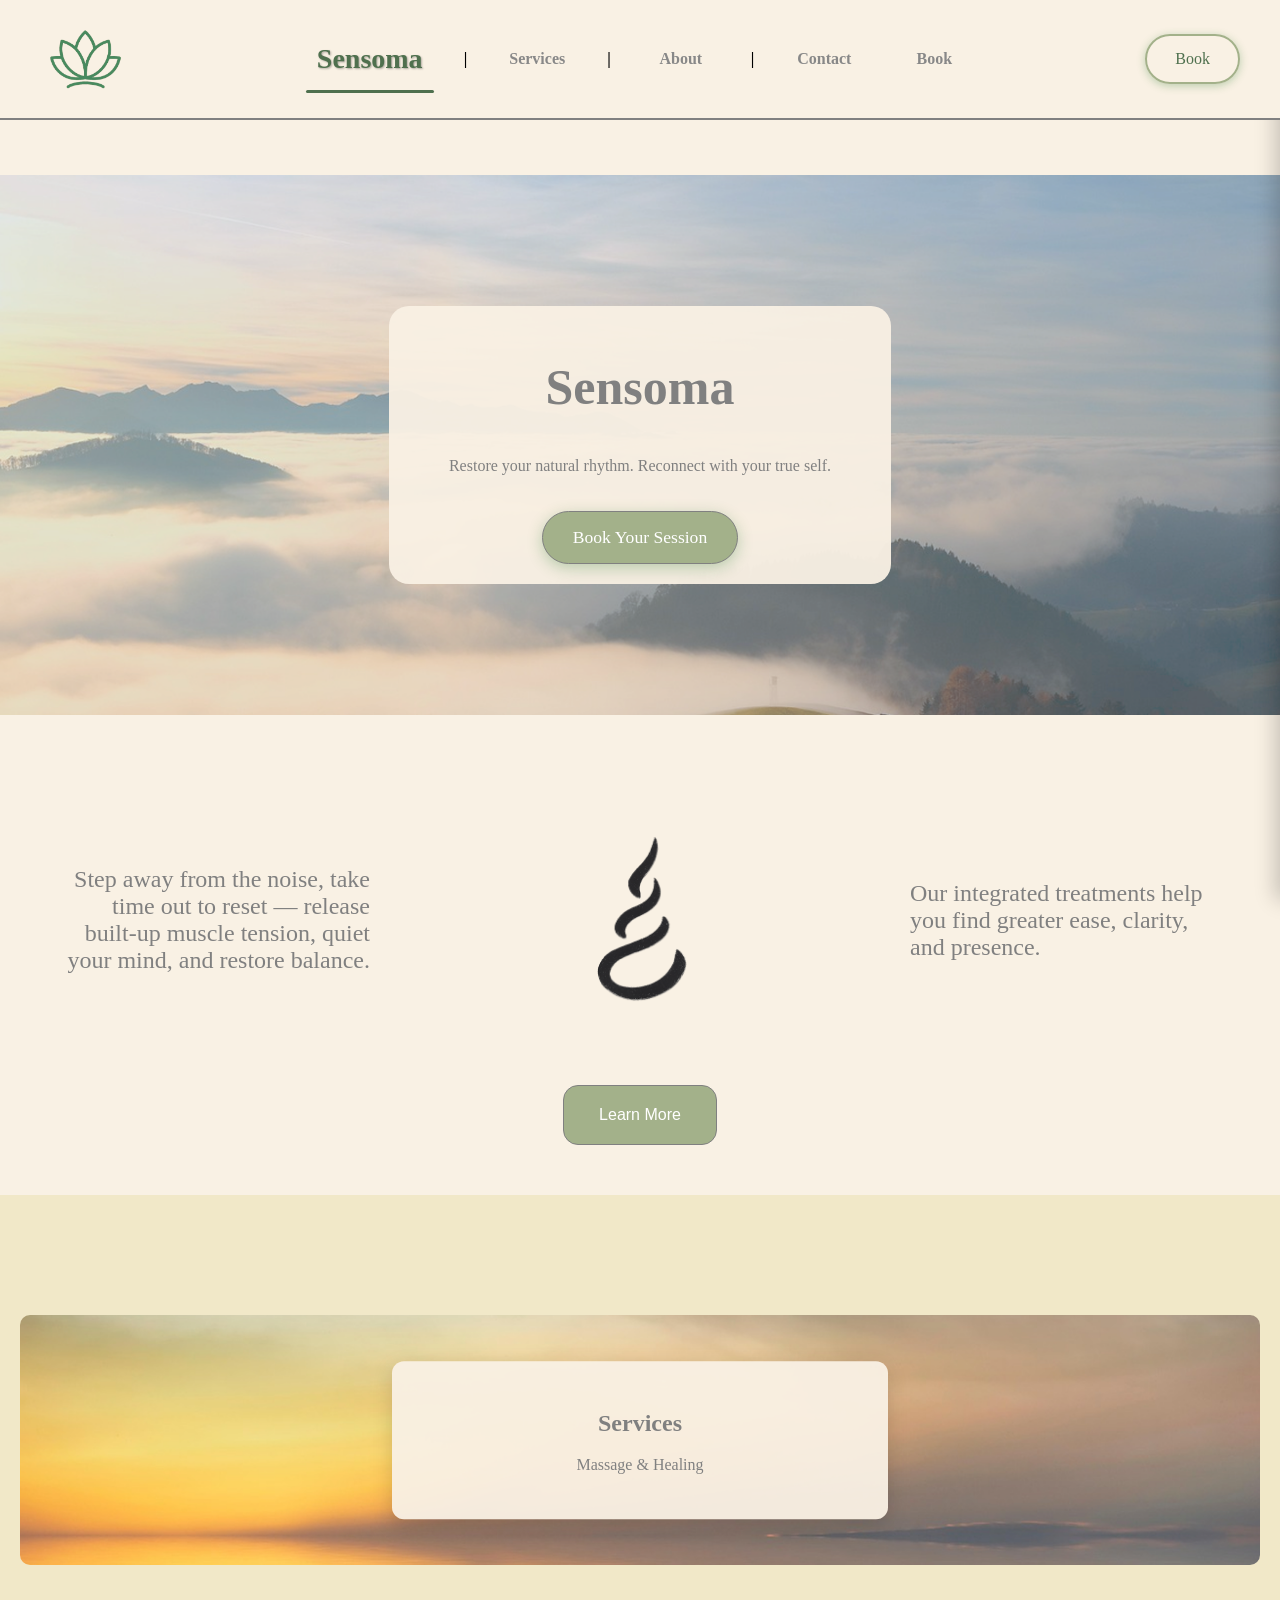
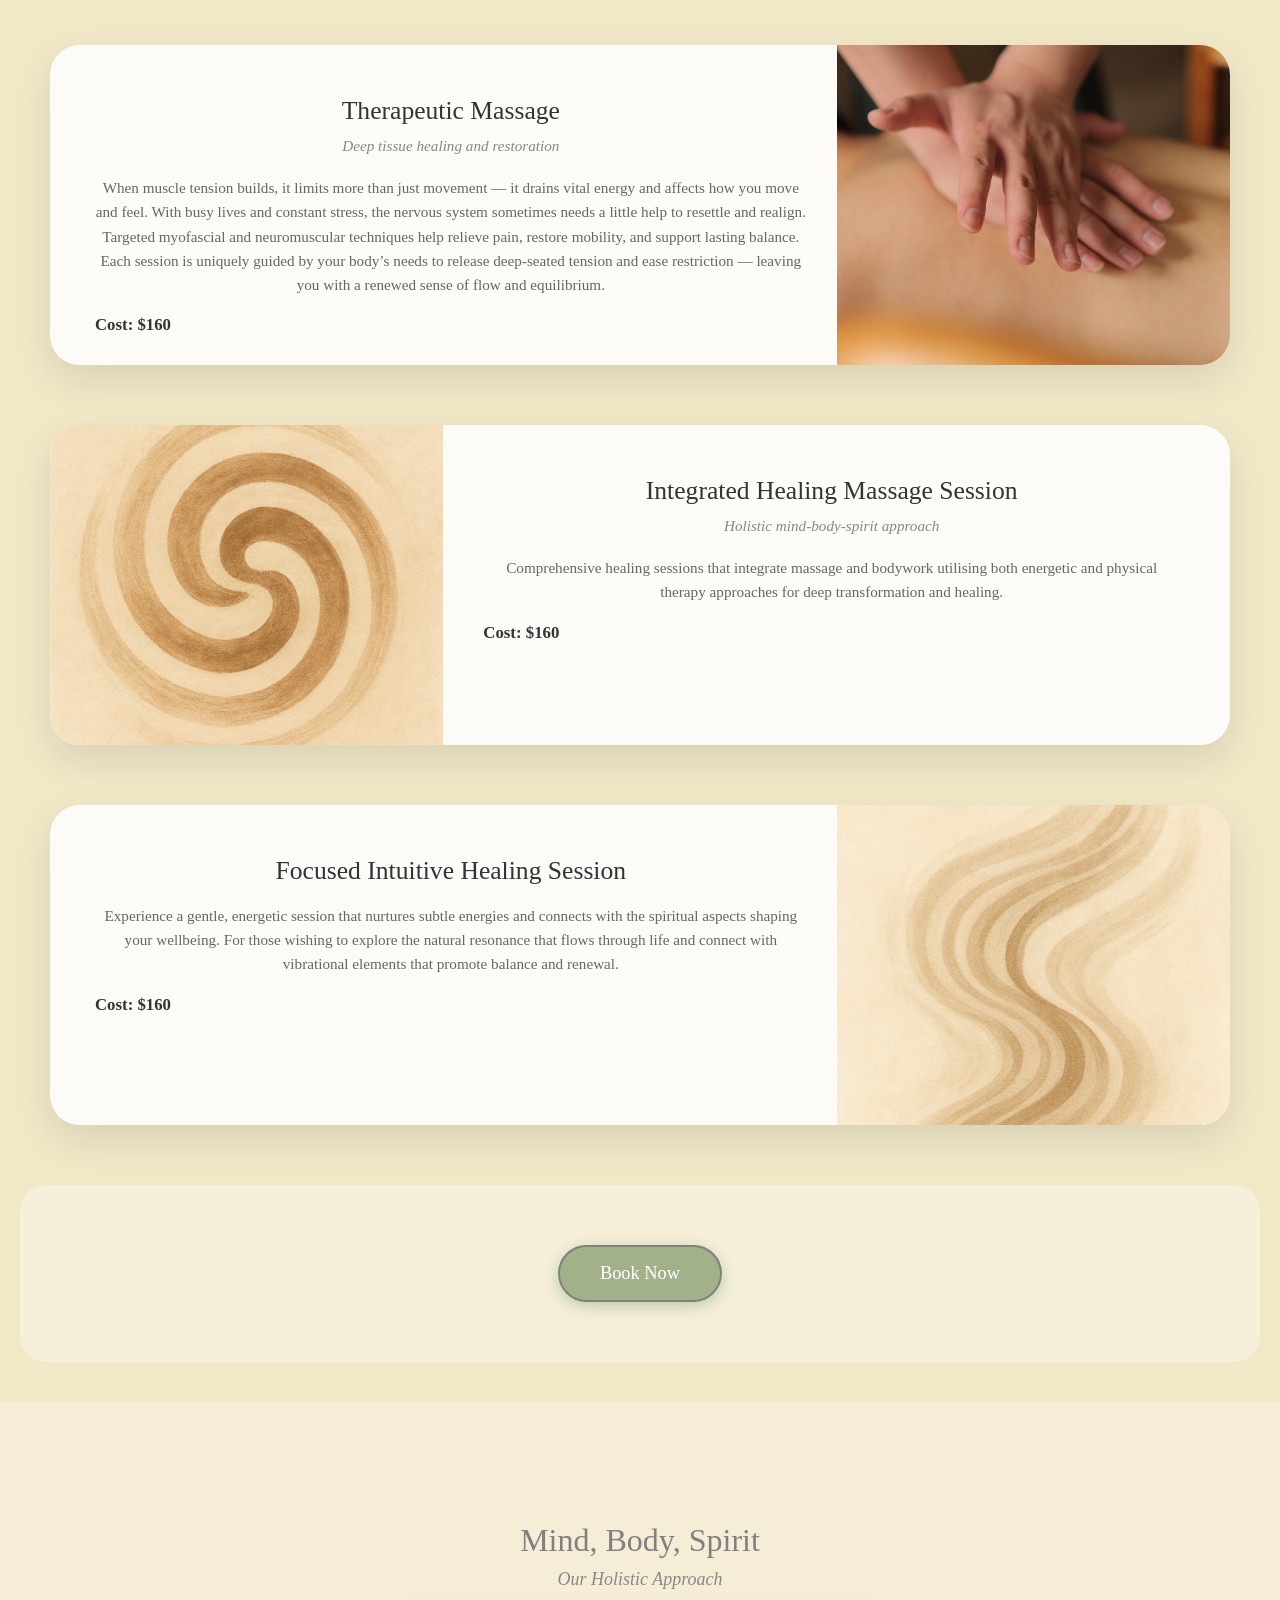
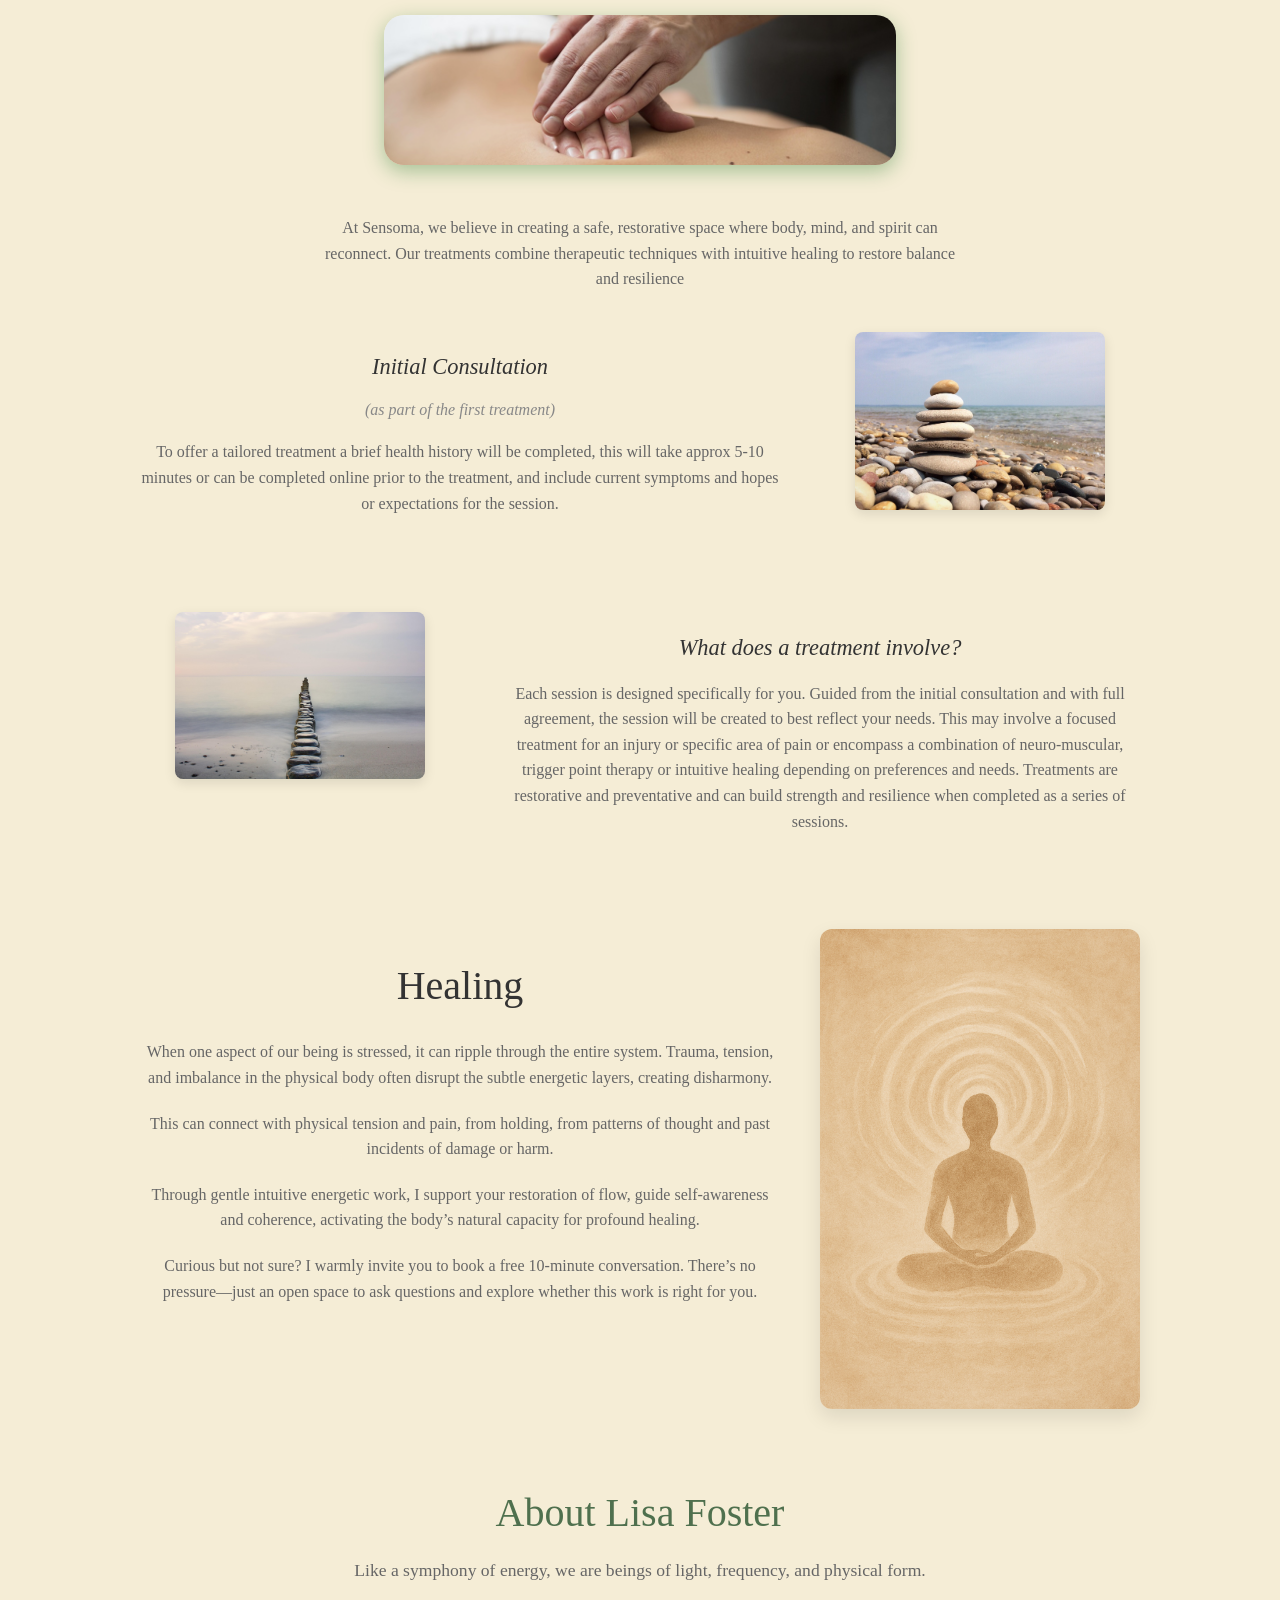
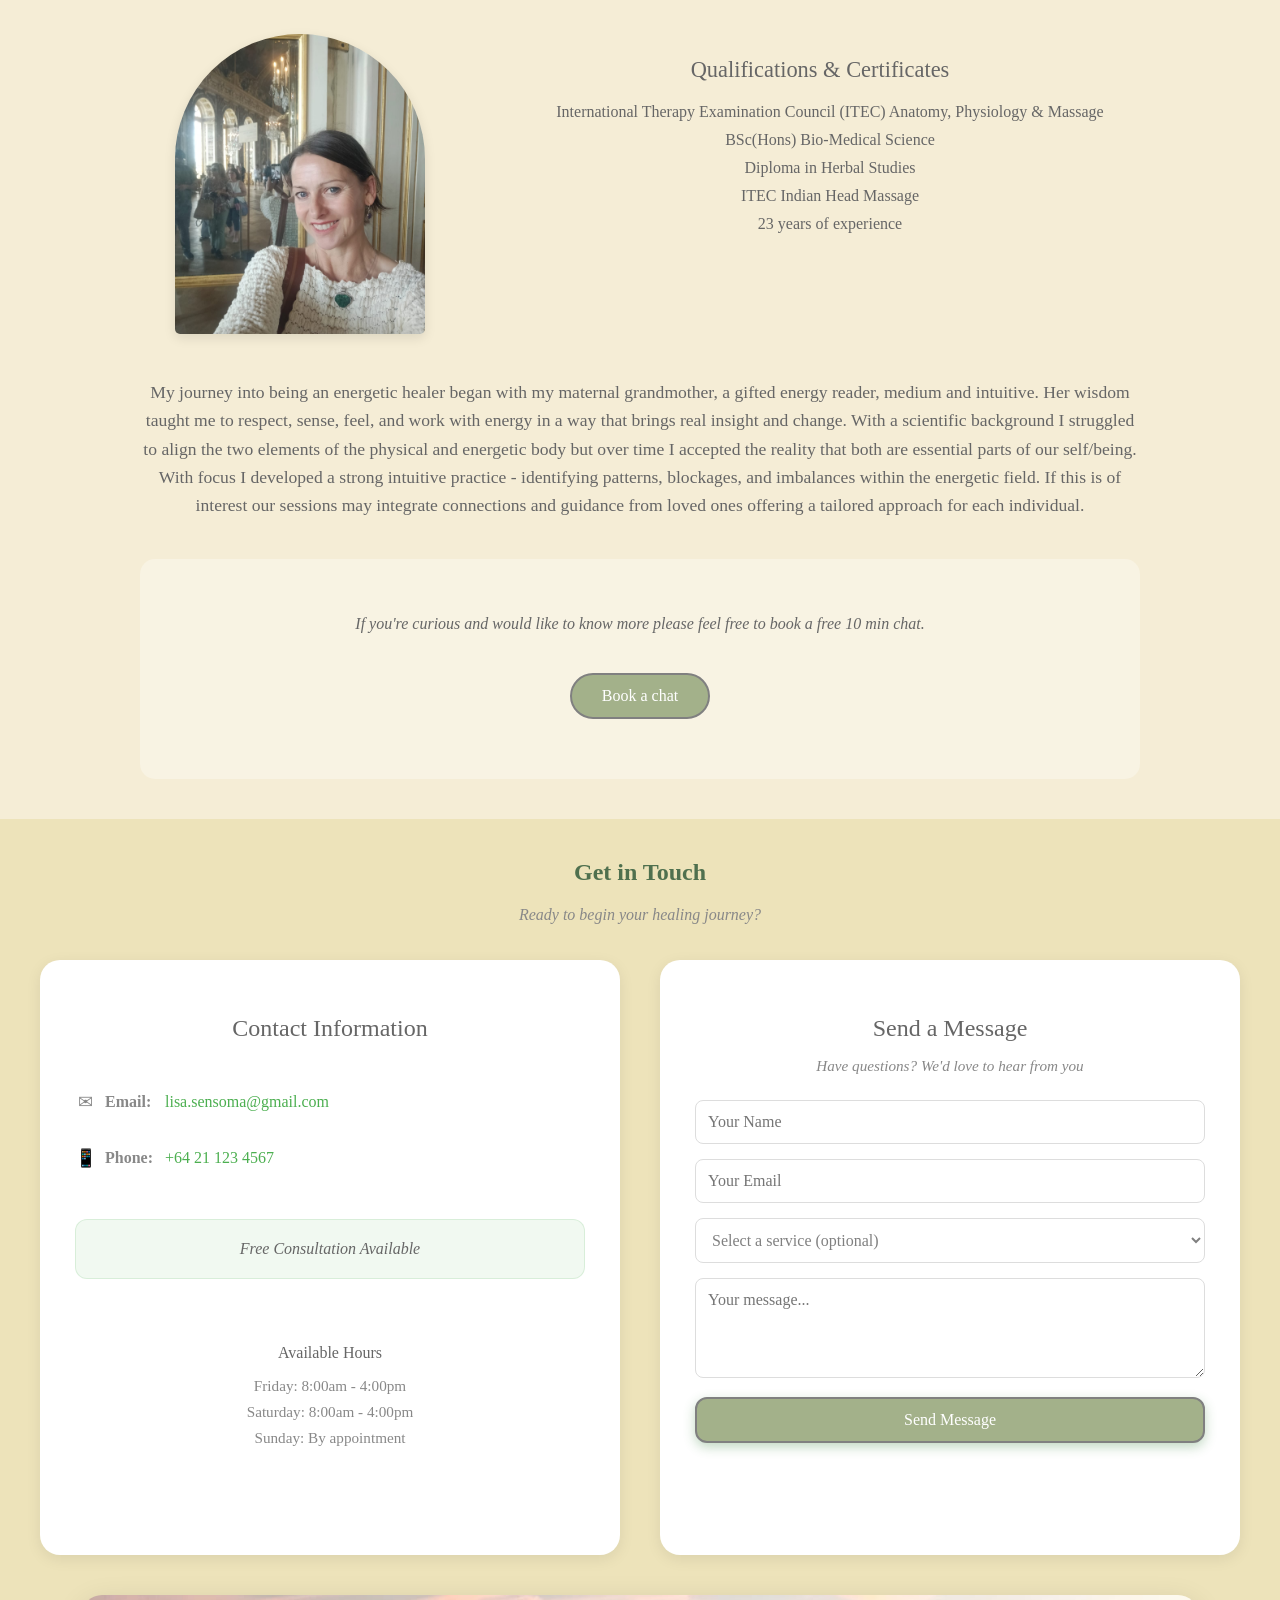
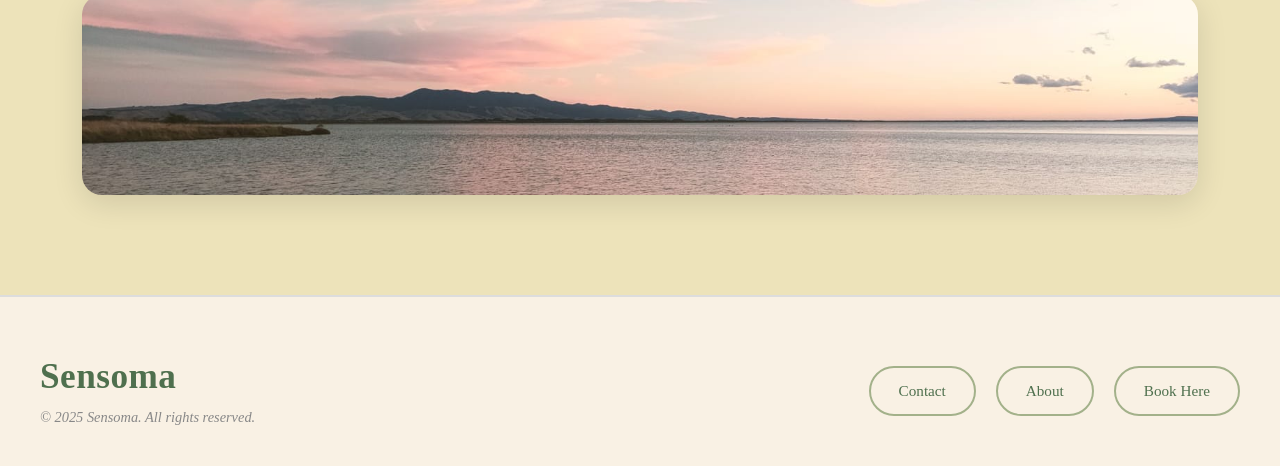
==== index.html @ ab2b1349 "Initial commit for Sensoma site" ====
<!DOCTYPE html>
<html lang="en">
<head>
  <meta charset="UTF-8">
  <meta name="viewport" content="width=device-width, initial-scale=1.0">
  <title>Sensoma - Massage & Healing Services</title>
  <link rel="stylesheet" href="sensoma_main.css">
  <script src="sensoma_main.js"></script>
</head>
<body>
	<div class="navbar">
		<div class="nav-left">
			<img src="sensoma-icon.png" alt="navbar left icon">
		</div>
		
		<div class="hamburger">
			<span></span>
			<span></span>
			<span></span>
		</div>
		
		<div class="nav-center">
			<div class="nav-links">
				<a href="#home" class="brand-link">Sensoma</a>|
				<a href="#service" class="nav-link">Services</a>|
				<a href="#about" class="nav-link">About</a>|
				<a href="#contact" class="nav-link">Contact</a>
				<a href="#book" class="nav-link book-trigger mobile-book">Book</a>
				<div class="nav-underline"></div>
			</div>
		</div>
		<div class="nav-right">
			<a href="#" class="nav-book book-trigger">Book</a>
		</div>
	</div>
	
	<section id="home" class="hero-section">
		<div class="hero-background">
			<img src="mountains.png" alt="Mountain home page">
		</div>
		<div class="hero-overlay">
		</div>
		<div class="hero-content">

			<div class="hero-icon-text">
				<h1>Sensoma</h1>
				<p>Restore your natural rhythm. Reconnect with your true self.</p>
				<a href="#book" class="cta-button book-trigger">Book Your Session</a>
			</div>
		</div>
		<!--
		<div class="scroll-down">
			<img src="down-arrow.png" alt="down header page">
		</div>
		-->
	
	</section>
	
	<div class="hero-extended">
	<!--
		<div class="hero-extended-arrow">
			<img src="down-arrow.png" alt="scroll down">
		</div>
	-->
		<div class="hero-text">
			<p>Step away from the noise, take time out to reset — release built-up muscle tension, quiet your mind, and restore balance. 
			</p>
		</div>
		<div class="hero-extended-image">
			<img src="swirl.png" alt="hero extended image">
		</div>
		<div class="hero-text-2">
			<p>Our integrated treatments help you find greater ease, clarity, and presence.
			</p>
		</div>
		
		<div class="about-more-button">
			<button>Learn More</button>
		
		</div>
	</div>
	
	
	
	<section id="service" class="section">
		<div class="services-hero">
		 <div class="service-header-content">
			<h1>Services</h1>
			<p>Massage & Healing</p>
		</div>
		</div>
		
		<div class="services-container">
			<!-- Service Card 1 -->
			<div class="service-card service-1">	
				<div class="service-card-content">
					<div class="service-text">
						<h3 class="service-title">Therapeutic Massage</h3>
						<div class ="service-subtitle">Deep tissue healing and restoration
						</div>
						<div class="service-description">
							When muscle tension builds, it limits more than just movement — it drains vital energy and affects how you move and feel. With busy lives and constant stress, the nervous system sometimes needs a little help to resettle and realign.
							Targeted myofascial and neuromuscular techniques help relieve pain, restore mobility, and support lasting balance. Each session is uniquely guided by your body’s needs to release deep-seated tension and ease restriction — leaving you with a renewed sense of flow and equilibrium.
					
						</div>
						<!--
						<ul class="service-techniques">
							<li>Trigger Point Therapy for targeted pain relief</li>
							<li>Neuromuscular Technique for nervous system balance</li>
							<li>Fascial Release for improved mobility</li>
							<li>Somatic Therapy for mind-body integration</li>
						</ul>
						-->
						<div class="service-meta">
						  <div class="service-cost">Cost: $160</div>
						</div>
					</div>
			<div class="service-image">
				<img src="chinese-medicine.jpg" alt="first-service-card-img">
			</div>
			</div>
		</div>

			<!-- Service Card 2 -->
			<div class="service-card service-2">	
				<div class="service-card-content">
					<div class="service-text">
						<h3 class="service-title">Integrated Healing Massage Session</h3>
						<div class ="service-subtitle">Holistic mind-body-spirit approach
						</div>
						<div class="service-description">
							Comprehensive healing sessions that integrate massage and bodywork utilising both energetic and physical therapy approaches for deep transformation and healing.

						</div>
						<!--
						<ul class="service-techniques">
							<li>Body-Mind Integration work</li>
							<li>Intuitive Energy Healing practices</li>
							<li>Personalized wellness planning</li>
						</ul>
						-->
						<div class="service-meta">
						  <div class="service-cost">Cost: $160</div>
						</div>
					</div>
					<div class="service-image">
						<img src ="spiral.png" alt="service-card-img-2">
					</div>
				</div>
			</div>
		
		    <!-- Service Card 3 -->
			<div class="service-card service-3">	
				<div class="service-card-content">
					<div class="service-text">
						<h3 class="service-title">Focused Intuitive Healing Session </h3>
						<div class ="service-subtitle">
						</div>
						<div class="service-description">
							Experience a gentle, energetic session that nurtures subtle energies and connects with the spiritual aspects shaping your wellbeing.
							For those wishing to explore the natural resonance that flows through life and connect with vibrational elements that promote balance and renewal.
						</div>
						<!--
						<ul class="service-techniques">
							<li>Muscular Holding Pattern Release</li>
							<li>Tension & Restriction Release techniques</li>
							<li>Alignment & Flow Restoration</li>
							<li>Movement re-education and body awareness</li>
						</ul>
						-->
						<div class="service-meta">
						  <div class="service-cost">Cost: $160</div>
						</div>
					</div>
					<div class="service-image">
						<img src ="ripple.png" alt="service-card-img-3">
					</div>
				</div>
			</div>
		</div>
	
	<!-- Services- book now button -->
	<div class="book-now-section">
		<button class="book-now-btn book-trigger">Book Now</button>
	</div>
	</section>
	
	<!-- Shouldnt the above be in a section? -->
	
	

	
	<section id="about" class="section large">
		<div class="section-heading">
			<h2>Mind, Body, Spirit</h2>
			<h3>Our Holistic Approach</h3>
		</div>
	
		<div class="about-header">
			<img src="massage.png" alt="about-header-img">
			<div class="about-header-text">
				<p> At Sensoma, we believe in creating a safe, restorative space where body, mind, and spirit can reconnect. Our treatments combine therapeutic techniques with intuitive healing to restore balance and resilience</p>
			</div>
		</div>
		
		<div class="consultation-section">
			<div class="consultation-text">
				<h3>Initial Consultation</h3>
				<h4>(as part of the first treatment)</h4>
				<p>
					To offer a tailored treatment a brief health history will be completed, this will take approx 5-10 minutes or can be completed online prior to the treatment, and include current symptoms and hopes or expectations for the session.
				</p>
			</div>
			<div class="consultation-image">
				<img src="rock.jpg" alt="consultation.img">
			</div>
		</div>
		
		<div class="treatment-section">
			<div class="treatment-image">
				<img src="groyne.jpg" alt="treatment.img">
			</div>
			<div class="treatment-text">
				<h3>What does a treatment involve?</h3>
				<p>	
					Each session is designed specifically for you.
					Guided from the initial consultation and with full agreement, the session will be created to best reflect your needs. This may involve a focused treatment for an injury or specific area of pain or encompass a combination of neuro-muscular, trigger point therapy or intuitive healing depending on preferences and needs.
					Treatments are restorative and preventative and can build strength and resilience when completed as a series of sessions.
				</p>
			</div>
		</div>
		
		
		<div class="healing-section">
			<div class="healing-content">
				<div class="healing-text">
					<h2>Healing</h2>
					<p>
						When one aspect of our being is stressed, it can ripple through the entire system. Trauma, tension, and imbalance in the physical body often disrupt the subtle energetic layers, creating disharmony.					</p>
			        <p>
						This can connect with physical tension and pain, from holding, from patterns of thought and past incidents of damage or harm.					</p>
					<p>
						Through gentle intuitive energetic work, I support your restoration of flow, guide self-awareness and coherence, activating the body’s natural capacity for profound healing.
					</p>
					<p>
						Curious but not sure?
						I warmly invite you to book a free 10-minute conversation. There’s no pressure—just an open space to ask questions and explore whether this work is right for you.
					</p>
				</div>
			</div>
			<div class="healing-image">
				<img src="meditation-outline.png" alt="healing section image">
			</div>
		</div>
		
		
		
		<div class="about-lisa-section">
			<div class="lisa-header">
				<h2>About Lisa Foster</h2>
				<p>Like a symphony of energy, we are beings of light, frequency, and physical form.
				</p>
			</div>
			
			
			<!-- Maybe have about lisa section below contact??
			idk but maybe too much content here -->
			<div class="lisa-content">
				<div class="lisa-image">
					<img src="lisa-potrait.jpeg" alt="lisa-photo.jpg">
				</div>
				<div class="lisa-qualifications">
					<h3>Qualifications & Certificates</h3>
					<ul>
						<li>International Therapy Examination Council (ITEC) Anatomy, Physiology & Massage</li>
						<li>BSc(Hons) Bio-Medical Science</li>
						<li>Diploma in Herbal Studies</li>
						<li>ITEC Indian Head Massage</li>
						<li>23 years of experience</li>
					</ul>
				</div>
			</div>
			<div class="lisa-philosophy">
				<p>My journey into being an energetic healer began with my maternal grandmother, a gifted energy reader, medium and intuitive. Her wisdom taught me to respect, sense, feel, and work with energy in a way that brings real insight and change. With a scientific background I struggled to align the two elements of the physical and energetic body but over time I accepted the reality that both are essential parts of our self/being. With focus I developed a strong intuitive practice - identifying patterns, blockages, and imbalances within the energetic field. If this is of interest our sessions may integrate connections and guidance from loved ones offering a tailored approach for each individual.
				</p>
			</div>
			<div class="consultation-cta">
				<p><em>If you're curious and would like to know more please feel free to book a free 10 min chat.</em></p>
				<a href="#book" class="book-chat-btn">Book a chat</a>
			</div>
		</div>
	</section>
	
	
	
	<!-- CONTACT -->
	
	<section id="contact" class="section">
		<div class="contact-header">
			<h1>Get in Touch</h1>
			<p class="contact-subtitle">
				Ready to begin your healing journey?
			</p>
		</div>
		
		<div class="contact-two-column">
			<!-- left column: contact info -->
			<div class="contact-info-card">
				<h2 class="contact-info-title">
					Contact Information
				</h2>
			
				<div class="contact-methods">
					<div class="contact-item">
						<span class="contact-icon">✉</span>
						<span class="contact-label">Email:</span>
						<a href="mailto:lisa.sensoma@gmail.com" class="contact-value">lisa.sensoma@gmail.com</a>
					</div>
					<div class="contact-item">
						<span class="contact-icon">📱</span>
						<span class="contact-label">Phone:</span>
						<a href="tel:+64211234567" class="contact-value">+64 21 123 4567</a>
					</div>
				</div>
				
				<div class="free-consultation">
					<em>Free Consultation Available</em>
				</div>
			
				<div class="hours-display">
					<h3>Available Hours</h3>
					<div class="hours-content">
						<div>Friday: 8:00am - 4:00pm</div>
						<div>Saturday: 8:00am - 4:00pm</div>
						<div>Sunday: By appointment</div>
					</div>
				</div>
			</div>
			
			<div class="contact-form-card">
				<h2>Send a Message</h2>
				<p class="form-subtitle">Have questions? We'd love to hear from you</p>
				
				<form id="contact-form-simple">
					<div class="simple-form-row">
						<input type="text" name="name" placeholder="Your Name" required>
					</div>
					<div class="simple-form-row">
						<input type="email" name="email" placeholder="Your Email" required>
					</div>
					<div class="simple-form-row">
						<select name="service" class="service-select">
							<option value="">Select a service (optional)</option>
							<option value="therapeutic">Therapeutic Massage</option>
							<option value="integrated">Integrated Healing Session</option>
							<option value="deep-pattern">Focused Intuitive Healing Session</option>
							<option value="consultation">Free Consultation</option>
						</select>
					</div>
					<div class="simple-form-row">
						<textarea name="message" placeholder="Your message..." rows="4" required></textarea>
					</div>
					<button type="submit" class="simple-submit-btn">Send Message</button>
				</form>
			</div>
		</div>
		<div class="contact-hero-image">
			<img src="crocodile-island.jpg" alt="Peaceful river scene">
		</div>
	</section>
	
	
	
	
	<!-- Booking Panel -->
	<div class="booking-overlay"></div>
	<div class="booking-panel">
	
		<div class="booking-sidebar">
			<img src="singing-bowl.jpg" alt="booking image">
		</div>
		
		<div class="booking-header">
			<img src="singing-bowl.jpg" alt="Singing bowl" class="booking-header-image">
			<h2>Book Your Session</h2>
			<button class="close-booking">&times;</button>
		</div>
		<div class="booking-content">
			<p class="booking-intro">Choose your preferred service and we'll get back to you within 24 hours to confirm your appointment.</p>
			
			<form id="booking-form" class="booking-form">
				<div class="form-group">
					<label for="booking-name">Full Name *</label>
					<input type="text" id="booking-name" name="name" required>
				</div>
				
				<div class="form-group">
					<label for="booking-email">Email *</label>
					<input type="email" id="booking-email" name="email" required>
				</div>
				
				<div class="form-group">
					<label for="booking-phone">Phone *</label>
					<input type="tel" id="booking-phone" name="phone" required>
				</div>
				
				<div class="form-group">
					<label for="booking-hear">How did you hear about us?</label>
					<select id="booking-hear" name="hearAbout">
						<option value="">Select an option...</option>
						<option value="google">Google Search</option>
						<option value="friend">Friend Referral</option>
						<option value="social">Social Media</option>
						<option value="other">Other</option>
					</select>
				</div>
				
				<div class="form-group full-width">
					<label for="booking-service">Service *</label>
					<select id="booking-service" name="service" required>
						<option value="">Select a service...</option>
						<option value="therapeutic">Therapeutic Massage - $160 (60-90 min)</option>
						<option value="integrated">Integrated Healing Massage Session - $160 (60-90 min)</option>
						<option value="deep-pattern">Focussed Intuitive Healing Session - $160 (60-90 min)</option>
						<option value="consultation">Free 10-min Consultation</option>
					</select>
				</div>
				
				<div class="form-group full-width booking-date-wrapper">
					<label for="booking-date">Preferred Date *</label>
					<input type="date" id="booking-date" name="date" required>
					<small class="booking-date-note">Only Friday, Saturday, Sunday are available</small>

				</div>
				
				<div class="form-group">
					<label for="booking-time">Preferred Time *</label>
					<select id="booking-time" name="time" required>
						<option value="">Select a time...</option>
						<option value="09:00">9:00 AM</option>
						<option value="10:00">10:00 AM</option>
						<option value="11:00">11:00 AM</option>
						<option value="12:00">12:00 PM</option>
						<option value="13:00">1:00 PM</option>
						<option value="14:00">2:00 PM</option>
						<option value="15:00">3:00 PM</option>
						<option value="16:00">4:00 PM</option>
					</select>
				</div>
				
				<div class="form-group">
					<label for="booking-message">Additional Notes (optional)</label>
					<textarea id="booking-message" name="message" rows="3" placeholder="Any specific concerns or questions?"></textarea>
				</div>
				
				<div class="form-group checkbox-group">
					<label>
						<input type="checkbox" id="first-time" name="firstTime">
						This is my first visit
					</label>
				</div>
				
				<button type="submit" class="booking-submit-btn">Request Appointment</button>
				
				<p class="booking-note">
					* We'll confirm your appointment within 24 hours via email or phone.
				</p>
			</form>
			
			<div id="booking-success" class="booking-success" style="display: none;">
				<div class="success-icon">✓</div>
				<h3>Booking Request Received!</h3>
				<p>Thank you for your interest. We'll contact you within 24 hours to confirm your appointment.</p>
				<button class="close-booking booking-done-btn">Done</button>
			</div>
		</div>
	</div>
	
	
	<!-- Footer -->
	<footer class="footer">
		<div class="footer-left">
			<div class="footer-brand">Sensoma</div>
			<p class="footer-copyright">© 2025 Sensoma. All rights reserved.
			</p>
		</div>
		<div class="footer-right">
			<a href="#contact" class="footer-link">Contact</a>
			<a href="#about" class="footer-link">About</a>
			<a href="#book" class="footer-link">Book Here</a>
		</div>
	</footer>
	
	
	
</body>
</html>
---- sensoma_main.css ----
body {
	background-color: #F9F1E4;
	margin: 0;
	font-family: Georgia, serif;
	overflow-x:hidden;
}

/* Secondary colour = #4F704E */
/*
-------------------
UTILITY - Buttons
-------------------
*/



/* Add this after your body rule */
:root {
  /* Colors */
  --primary-green: #4CAF50;
  --dark-green: #2E7D32;
  --background-cream: #F9F1E4;
  --text-primary: #333;
  --text-secondary: #666;
  --text-light: #888;
  --white: white;
  
  /* Background colors for sections */
  --about-bg: #F5EDD6;
  --service-bg: #F1E8C8;
  --contact-bg: #EDE3BA;
  
  /* Gradients */
  --gradient-primary: linear-gradient(135deg, #A3B18A, #A3B18A);
  
  /* Common spacing values */
  --spacing-sm: 15px;
  --spacing-md: 20px;
  --spacing-lg: 30px;
  --spacing-xl: 40px;
  
  /* Border radius */
  --radius-sm: 8px;
  --radius-md: 15px;
  --radius-lg: 20px;
  --radius-xl: 25px;
  --radius-circle: 50%;
  
  /* Shadows */
  --shadow-button: 0 4px 15px rgba(46, 125, 50, 0.3);
  --shadow-button-hover: 0 6px 20px rgba(46, 125, 50, 0.4);
}



/*
----------
NAVBAR
----------
*/

.navbar {
	width:100%;
	height:120px;
	background-color:#F9F1E4;
	display:flex;
	align-items:center;
	padding: 0 50px;
	box-sizing:border-box;
	position:fixed;
	top:0;
	z-index:2500;
	border-bottom: 2px solid grey;
	justify-content:center;
	
}

.nav-left {
	position:absolute;
	left:40px;
	display:flex;
	max-width:200px;
	cursor:pointer;
	transition:transform 0.2s ease, opacity 0.2s ease;
}

.nav-left:hover {
	transform:scale(1.05);
	opacity:0.8s;
}

.nav-left img {
	height:auto;
	width:45%;
}

.nav-center {
	flex: 0 0 auto;
	display:flex;
	justify-content:center;
	align-items:center;
	gap:50px;
}

.nav-right {
	position:absolute;
	right:40px;
	display:flex;
}


/* Hamburger menu button */
.hamburger {
	display: none;
	flex-direction: column;
	cursor: pointer;
	padding: 10px;
	z-index: 2600;
	position: absolute;
	right: 20px;
}

.hamburger span {
	width: 30px;
	height: 3px;
	background-color: #666;
	margin: 4px 0;
	transition: all 0.3s ease;
	border-radius: 2px;
}

.hamburger.active span:nth-child(1) {
	transform: rotate(45deg) translate(8px, 8px);
}

.hamburger.active span:nth-child(2) {
	opacity: 0;
}

.hamburger.active span:nth-child(3) {
	transform: rotate(-45deg) translate(8px, -8px);
}

.nav-links .brand-link {
	color: #666;
	font-size:28px;
	font-weight:bold;
	text-decoration:none;
	position:relative;
	text-shadow: 1px 1px 2px rgba(0, 0, 0, 0.3);
	padding: 24px;
    border-radius: 50%;
    border: none;
    display: inline-flex;
    align-items: center;
    justify-content: center;
    width: 80px; /* Larger circle to fit "Sensoma" */
    height: 80px;
    text-align: center;
}

.brand-link:hover {
	color:#4F704E;
	border: none;
    background: rgba(255, 255, 255, 0.05);
    transform: translateY(0.5px);
}

.brand-link:active {
	color:#A3B18A;
	border:none;
	background:transparent;
	box-shadow: inset 0 12px 12px -8px rgba(0, 0, 0, 0.25); /* More visible shadow - darker and larger */
    transform: translateY(0.5px);
}

.nav-links {
	display:flex;
	gap:30px;
	position:relative;
	align-items:center;
	font-weight:bold;
}

.nav-links a {
	color:#888;
	text-decoration:none;
	font-size:16px;
	padding:15px;
	position:relative;
	border-radius:50%;
	border: none;
	background: transparent;
	box-shadow: none;
	transition: box-shadow 0.2s ease-out, color 0.2s ease, transform 0.2s ease;
	display:inline-flex;
	align-items:center;
	justify-content:center;
	width:50px;
	height:50px;
	text-align:center;
}

.nav-links a:hover {
	color:#4F704E;
	border: none;
	background: rgba(255, 255, 255, 0.05);
	/*transform:translateY(-0.5px);*/
}

.nav-links a.active {
	color: #4F704E;
	/*font-weight:bold;
    border: none;
    background: transparent;
    transform: translateY(0.5px);*/
	
}

.nav-book {
	color:#4F704E;
	text-decoration:none;
	font-size:16px;
	padding:14px 28px;
	/*background-color:#2E6F40*/
	/*background:#A3B18A; */
	background-color:transparent;
	border-radius:25px;
	transition: all 0.3s ease;
	box-shadow: 0 2px 8px rgba(46, 125, 50, 0.3);
    font-weight: 500;
	border: 2px solid #A3B18A;
}

.nav-book:hover {
	background-color: #A3B18A;
	color: white;
	transform: translateY(-2px);
	box-shadow: 0 4px 12px rgba(163, 177, 138, 0.3);
}

.nav-underline {
	position:absolute;
	bottom: 30px;
	left: 110px;
	height:3px;
	background:#4F704E;
	border-radius:2px;
	transition:all 0.4s cubic-bezier(0.4, 0, 0.2, 1);
	opacity:0;
	width:0;
}

.nav-underline.active {
	opacity:1;
	width:50px;
}

.nav-links a.clicked {
  box-shadow: inset 0 6px 6px -4px rgba(0, 0, 0, 0.25);
  transform: translateY(0.5px);
  color:#4F704E;
}


/*
----------------
HERO PAGE
----------------
*/

.hero-section {
	position:relative;
	/*min-height:100vh;*/
	height:60vh;
	margin-top:175px;
	padding:0;
	overflow:hidden;
	display:flex;
	align-items:center;
	justify-content:center;
}

.hero-background {
	position:absolute;
	top:0;
	left:0;
	width:100%;
	height:100%;
	z-index:1;
}

.hero-background img {
	width:100%;
	height:100%;
	object-fit:cover;
	object-position:center; /* <-----? */
}
.hero-overlay {
	position:absolute;
	top:0;
	left:0;
	width:100%;
	height:100%;
	background: rgba(249, 241, 228, 0.3);
	z-index:2;
}

.hero-content {
	position:relative;
	z-index:3;
	/*padding: 20px 40px 90px 40px;*/
	padding: 1rem 2rem;
    max-width: 40%; /* Try percentage instead */
    width: fit-content; /* Add this line too */
	margin: 0 auto;
	text-align:center;
	gap:30px;
	
}

.hero-icon-text {
	background:rgba(249, 241, 228, 0.95);
	border-radius:20px;
	padding-bottom:20px;
	padding-top:10px;
	padding-left: 60px;
	padding-right: 60px;
	color:grey;
	opacity:1;
}

.hero-icon-text h1 {
	font-size:50px;
}

/* underline for sensoma text below
dont think its a good idea anymore

HONESTLY MAYBE I SHOULD JUST HAVE 'WELCOME' THERE? */

.brand-name {
  position: relative;
  display: inline-block;
  font-weight:600;
}

.brand-name::after {
  content: "";
  position: absolute;
  left: 0;
  bottom: -5px;       /* space between text and line */
  width: 100%;
  height: 3px;        /* thin underline */
  background: linear-gradient(90deg, #8e44ad, #3498db); /* gradient for modern look */
  border-radius: 2px; /* slightly rounded edges */
}

.hero-text-box {
	background: rgba(249, 241, 228, 0.95);
	padding: 2rem 3rem;
	border-radius: 20px;
	text-align: center;
	box-shadow: 0 10px 30px rgba(0, 0, 0, 0.2);
	width: 100%;
	max-width: 500px;
}

.hero-text-box h1 {
	font-size:2rem;
	color:#666666;
	margin-bottom:20px;
	font-weight:normal;
}

.hero-text-box p {
	font-size:1.3rem;
	color:#555;
	line-height:1.6;
	margin: 0;
}

.cta-button {
    display: inline-block;
    padding: 15px 30px;
	background:#A3B18A;
    /* background:#2E6F40; RHIANNAS COLOUR */
    color: white;
    text-decoration: none;
    border-radius: 30px;
    font-size: 1.1rem;
    transition: all 0.3s ease;
    box-shadow: 0 4px 15px rgba(46, 125, 50, 0.3);
    cursor: pointer;
    margin-top: 20px;
	border: 1px solid grey;

}

.cta-button:hover {
    transform: translateY(-2px);
    box-shadow: 0 6px 20px rgba(46, 125, 50, 0.4);
}

.section {
    min-height: 100vh;
    padding: 120px 20px 40px;
    display: block;
    text-align: center;
}

.section-content {
    max-width: 1200px;
	margin: 0 auto;
	display:grid;
	grid-template-columns: 1fr 1fr;
	gap: 40px;
	align-items:center;
	text-align:left;
}

.section-content .text {
	font-size: 1.2rem;
	color:#555;
	line-height:1.6;
}

.section-content .image {
	display:flex;
	justify-content:center;
	align-items:center;
}
.section-content .image img {
	max-width:100%;
	height:auto;
	border-radius:12px;
	display:block;
}

.section:nth-child(even) .section-content {
  grid-template-columns: 1fr 1fr;
}

.section:nth-child(even) .section-content .text {
  order: 2;
}

.section:nth-child(even) .section-content .image {
  order: 1;
}


@media (max-width: 768px) {
    .navbar {
        height: 80px;
        padding: 0 20px;
    }
    
    .nav-left {
        left: 20px;
        max-width: 150px;
    }
    
    .nav-left img {
        width: 60%;
    }
    
    .hamburger {
        display: flex;
    }
    
    .nav-center {
        position: fixed;
        top: 80px;
        left: 0;
        width: 100%;
        background-color: #F9F1E4;
        flex-direction: column;
        gap: 0;
        padding: 20px 0;
        transform: translateX(-100%);
        transition: transform 0.3s ease;
        border-bottom: 2px solid grey;
        box-shadow: 0 4px 10px rgba(0, 0, 0, 0.1);
    }
    
    .nav-center.active {
        transform: translateX(0);
    }
    
    .nav-links {
        flex-direction: column;
        gap: 0;
        width: 100%;
        align-items: center;
    }
    
    .nav-links .brand-link {
        width: 100%;
        height: auto;
        padding: 20px;
        border-radius: 0;
        font-size: 24px;
        text-align: center;
    }
    
    .nav-links a {
        width: 100%;
        height: auto;
        padding: 18px 20px;
        border-radius: 0;
        text-align: center;
        font-size: 18px;
    }
    
    .nav-links a:hover {
        background: rgba(163, 177, 138, 0.1);
    }
    
    /* Hide separators */
    .nav-links::before,
    .nav-links::after {
        content: '';
        display: none;
    }
    
    /* Hide the underline animation on mobile */
    .nav-underline {
        display: none;
    }
    
    /* IMPORTANT: Hide the desktop Book button on mobile */
    .nav-right {
        display: none;
    }
    
    /* Adjust hero section for mobile navbar */
    .hero-section {
        margin-top: 100px;
        height: 50vh;
        min-height: 400px;
    }
    
    .hero-content {
        max-width: 90%;
        padding: 1rem;
    }
    
    .hero-icon-text {
        padding: 15px 30px;
    }
    
    .hero-icon-text h1 {
        font-size: 32px;
    }
    
    .hero-icon-text p {
        font-size: 14px;
    }
}

/* Hide mobile book link on desktop */
.mobile-book {
    display: none;
}

@media (max-width: 768px) {
    /* Show mobile book link in hamburger menu */
    .mobile-book {
        display: block;
        width: 100%;
        height: auto;
        padding: 18px 20px;
        border-radius: 0;
        text-align: center;
        font-size: 18px;
        background: #A3B18A;
        color: white;
        font-weight: bold;
        margin-top: 10px;
        border-top: 1px solid rgba(163, 177, 138, 0.3);
    }
    
    .mobile-book:hover {
        background: #8fa076;
    }
}


/* For section where I want a bigger screen: */

.section.large {
	min-height:100vh;
	padding:40px 20px;
	padding-top:120px;
}


/* scroll down icon */

.hero-extended-arrow {
	font-size: 2.5rem;
	color: #666;
	animation: bounce 2s infinite;
	cursor: pointer;
}

@keyframes bounce {
	0%, 100% { 
		transform: translateY(0); 
	}
	50% { 
		transform: translateY(10px); 
	}
}



/* --- HERO EXTENDED --- */

.hero-extended {
	position: relative;
	padding: 80px 20px 50px 20px;
	max-width: 1200px;
	margin: 0 auto;
	display: grid;
	grid-template-columns: 1fr auto 1fr;
	gap: 20px;
	align-items: center;
}

.hero-extended-arrow {
	position: absolute;
	top: 10px;
	right: 50px;
	z-index: 10;
}

.hero-extended-arrow img {
	width: 80px;
	height: auto;
	opacity: 0.8;
	cursor: pointer;
	transition: opacity 0.3s;
}

.hero-extended-arrow img:hover {
	opacity: 1;
}

.hero-text {
	text-align: right;
	padding-left: 20px;
	font-size: 24px;
}

.hero-text-2 {
	text-align: left;
	padding-right: 20px;
	color: grey;
	font-size: 24px;
}

.hero-text p {
	color: grey;
}

.hero-extended-image {
	display: flex;
	justify-content: center;
	align-items: center;
}

.hero-extended-image img {
	width: 50%;
	max-width: 500px;
	height: auto;
	border-radius: 12px;
}

.about-more-button {
	text-align: center;
	grid-column: 1 / -1;
	margin-top: 20px;
}

.about-more-button button {
	text-align: center;
	background-color: #A3B18A;
	color: white;
	padding: 20px 35px;
	border-radius: 15px;
	border: 1px solid grey;
	font-size: 16px;
	cursor: pointer;
	transition: all 0.3s ease;
}

.about-more-button button:hover {
	transform: translateY(-2px);
	box-shadow: 0 4px 12px rgba(163, 177, 138, 0.3);
}

/* ===================================================
   MOBILE RESPONSIVE - Makes it readable on phones
   =================================================== */

@media (max-width: 768px) {
	.hero-extended {
		grid-template-columns: 1fr;
		text-align: center;
		padding: 40px 20px 30px 20px;
		gap: 30px;
	}
	
	/* Hide down arrow on mobile */
	.hero-extended-arrow {
		display: none;
	}
	
	/* First text block */
	.hero-text {
		order: 1;
		text-align: center;
		padding: 0 15px;
		font-size: 18px;
		line-height: 1.6;
	}
	
	/* Image in the middle */
	.hero-extended-image {
		order: 2;
		margin: 20px 0;
	}
	
	.hero-extended-image img {
		width: 60%;
		max-width: 200px;
	}
	
	/* Second text block */
	.hero-text-2 {
		order: 3;
		text-align: center;
		padding: 0 15px;
		font-size: 18px;
		line-height: 1.6;
	}
	
	/* Button at the bottom */
	.about-more-button {
		order: 4;
		margin-top: 10px;
	}
	
	.about-more-button button {
		padding: 15px 30px;
		font-size: 15px;
		width: auto;
	}
}

/* ===================================================
   TABLET RESPONSIVE (between phone and desktop)
   =================================================== */

@media (max-width: 1024px) and (min-width: 769px) {
	.hero-extended {
		grid-template-columns: 1fr;
		text-align: center;
		padding: 60px 30px 40px 30px;
		gap: 25px;
	}
	
	.hero-text,
	.hero-text-2 {
		text-align: center;
		padding: 0 30px;
		font-size: 20px;
		line-height: 1.6;
	}
	
	.hero-extended-image {
		order: 2;
		margin: 15px 0;
	}
	
	.hero-text {
		order: 1;
	}
	
	.hero-text-2 {
		order: 3;
	}
	
	.about-more-button {
		order: 4;
		margin-top: 15px;
	}
	
	.hero-extended-image img {
		width: 40%;
		max-width: 300px;
	}
}


/* 
---------------------
About Page
---------------------
*/

.section-heading {
	text-align:center;
	margin-bottom:25px;
}

.section-heading h2 {
	margin:0;
	font-size:32px;
	color:grey;
	font-weight:normal;
}

.section-heading h3 {
	margin:10px 0;
	font-size:18px;
	color: #888;
    font-weight: normal;
    font-style: italic;
	
}


.about-header {
	text-align:center;
	margin-bottom:40px;

}

.about-header img {
	border-radius:20px;
	height:150px;
	width:auto;
	display:block;
	margin: 0 auto;
	box-shadow: 0 6px 20px rgba(46, 125, 50, 0.4);

}

.about-header-text {
	margin-top:50px;
	width:50vw;
	margin-left:auto;
	margin-right:auto;
	
}


.about-header-text p {
    margin: 15px 0 0 0;
    font-size: 16px;
    color: #666;
    line-height: 1.6;
}

.consultation-section {
    display: grid;
    grid-template-columns: 2fr 1fr;
    gap: 40px;
    align-items: start;
    margin-bottom: 80px;
    max-width: 1000px;
    margin-left: auto;
    margin-right: auto;
    padding: 0 20px;
}

.consultation-text h3 {
    font-family: Georgia, serif; /* Match your body font */
    font-size: 1.4rem;
    color: #333;
    font-style: italic;
    font-weight: normal; /* Remove bold */
    margin-bottom: 5px;
}

.consultation-text h4 {
    font-family: Georgia, serif;
    font-size: 1rem;
    color: #888;
    font-style: italic;
    font-weight: normal; /* Remove bold */
    margin-bottom: 20px;
}

.consultation-text p {
    font-family: Georgia, serif;
    font-size: 1rem;
    color: #666;
    font-weight: normal;
    line-height: 1.6;
}

.treatment-section {
    display: grid;
    grid-template-columns: 1fr 2fr;
    gap: 40px;
    align-items: start;
    max-width: 1000px;
    margin-left: auto;
    margin-right: auto;
    padding: 0 20px;
}

.treatment-text {
    font-family: Georgia, serif;
}

.treatment-text h3 {
    font-family: Georgia, serif;
    font-size: 1.4rem;
    color: #333;
    font-style: italic;
    font-weight: normal;
    margin-bottom: 20px;
}

.treatment-text p {
    font-family: Georgia, serif;
    font-size: 1rem;
    color: #666;
    font-weight: normal;
    line-height: 1.6;
    margin-bottom: 15px;
}

.consultation-image img,
.treatment-image img {
    width: 100%;
    max-width: 250px;
    height: auto;
    border-radius: 8px;
    box-shadow: 0 4px 12px rgba(0,0,0,0.1);
}

/* Healing section */

.healing-section {
    display: grid;
    grid-template-columns: 2fr 1fr;
    gap: 40px;
    align-items: start;
    max-width: 1000px;
    margin: 80px auto 0 auto;
    padding: 0 20px;
}

.healing-text h2 {
    font-family: Georgia, serif;
    font-size: 2.5rem;
    color: #333;
    font-weight: normal;
    margin-bottom: 30px;
    text-align: center;
}

.healing-text p {
    font-family: Georgia, serif;
    font-size: 1rem;
    color: #666;
    line-height: 1.6;
    margin-bottom: 20px;
}

.healing-image {
	display:flex;
	justify-content:center;
	align-items:center;
}

.healing-image img {
	width:100%;
	height:auto;
	border-radius:12px;
	box-shadow: 0 8px 20px rgba(0,0,0,0.1);
}


/* ILLUSTRATION HERE COULD BE COOL
.healing-illustration {
    /* You can add CSS art here or use an actual image */ /*
    height: 400px;
    background: linear-gradient(45deg, #e8f5e8, #f1f8e9);
    border-radius: 15px;
    display: flex;
    align-items: center;
    justify-content: center;
    color: #666;
}

*/


/*Lisa Section */

.about-lisa-section {
    max-width: 1000px;
    margin: 80px auto 0 auto;
    padding: 0 20px;
}

.lisa-header {
    text-align: center;
    margin-bottom: 50px;
}

.lisa-header h2 {
    font-family: Georgia, serif;
    font-size: 2.5rem;
    color: #4F704E;
    font-weight: normal;
    margin-bottom: 20px;
}

.lisa-header p {
    font-family: Georgia, serif;
    font-size: 1.1rem;
    color: #666;
    line-height: 1.6;
	/* MAKE ITALICISED */
}

.lisa-content {
    display: grid;
    grid-template-columns: 1fr 2fr;
    gap: 40px;
    margin-bottom: 40px;
    align-items: start;
}

.lisa-image img {
    width: 100%;
    max-width: 250px;
    height: 300px;
    border-radius: 200px 200px 8px 8px;
    box-shadow: 0 4px 12px rgba(0,0,0,0.1);
	object-fit:cover;
}

.lisa-qualifications h3 {
    font-family: Georgia, serif;
    font-size: 1.4rem;
    color: #666;
    font-weight: normal;
    margin-bottom: 20px;
}

.lisa-qualifications ul {
    list-style: none;
    padding: 0;
}

.lisa-qualifications li {
    font-family: Georgia, serif;
    color: #666;
    margin-bottom: 10px;
    padding-left: 20px;
    position: relative;
}

.lisa-qualifications li::before {
    content: '';
    color: #4CAF50;
    position: absolute;
    left: 0;
    font-weight: bold;
}

.lisa-philosophy {
    text-align: center;
    margin-bottom: 40px;
}

.lisa-philosophy p {
    font-family: Georgia, serif;
    font-size: 1.1rem;
    color: #666;
    line-height: 1.6;
}

.consultation-cta {
    text-align: center;
    padding: 40px 20px;
    background: rgba(255,255,255,0.3);
    border-radius: 15px;
}

.consultation-cta p {
    font-family: Georgia, serif;
    color: #666;
    font-style: italic;
    margin-bottom: 20px;
}

.book-chat-btn {
    display: inline-block;
    padding: 12px 30px;
    background:#A3B18A;
    color: white;
    text-decoration: none;
    border-radius: 25px;
    font-family: Georgia, serif;
    margin: 20px 0;
    transition: all 0.3s ease;
	border:2px solid grey;
}

.book-chat-btn:hover {
    transform: translateY(-2px);
    box-shadow: 0 6px 20px rgba(46, 125, 50, 0.4);
}

/* Mobile responsive */
@media (max-width: 768px) {
    .lisa-content {
        grid-template-columns: 1fr;
        gap: 30px;
    }
    
    .lisa-header h2 {
        font-size: 2rem;
    }
}



/* Mobile responsive */
@media (max-width: 768px) {
    .healing-section {
        grid-template-columns: 1fr;
        gap: 30px;
    }
    
    .healing-text h2 {
        font-size: 2rem;
    }
}



/* Responsive */
@media (max-width: 768px) {
    .consultation-section,
    .treatment-section {
        grid-template-columns: 1fr;
        gap: 20px;
    }
    
    .treatment-image {
        order: 2;
    }
    
    .treatment-text {
        order: 1;
    }
}

/*
------------------
Servives Page:
------------------
*/

.services-hero {
	position:relative;
	height:250px;
	background-image:url('sunset-crop.png');
	background-size:cover;
	background-position:center;
	background-repeat:no-repeat;
	display:flex;
	align-items:center;
	margin-bottom:80px;
	border-radius: 10px;
	justify-content:center;
	color:grey;
}


.services-hero::before {
  content: "";
  position: absolute;
  top: 50%;
  left: 50%;
  transform: translate(-50%, -50%);
  width: 40%;
  height: 55%;
  padding-bottom:20px;
  background: rgba(249, 241, 228, 0.95);
  border-radius: 12px;
  box-shadow: 0 6px 20px rgba(0,0,0,0.15);
  z-index: 1; /* sits behind text */
}

.services-hero h1,
.services-hero p {
  position: relative;
  z-index: 2; /* ensure text sits above the box */
}

.services-header-content {
	background:rgba(249, 241, 228, 0.95);
	padding: 35px 55px;
	border-radius: 25px;
	text-align: center;
	box-shadow: 0 10px 30px rgba(0, 0, 0, 0.15);
}
 
.services-header-content h1 {
	font-size: 3rem;
	color: #666;
	margin: 0 0 15px 0;
	font-weight: normal;
}

.services-header-content p {
    font-size: 1.3rem;
    color: #888;
    margin: 0;
    font-style: italic;
}

.services-container {
	max-width: 1200px;
    margin: 0 auto;
    padding: 0 30px;
}


/* Organic Service Cards */
.service-card {
  background: rgba(255, 255, 255, 0.85);
  border-radius: 30px;
  margin: 60px 0;
  overflow: hidden;
  box-shadow: 0 15px 40px rgba(0, 0, 0, 0.1);
  transition: all 0.4s ease;
  position: relative;
}

.service-card:hover {
  transform: translateY(-8px);
  box-shadow: 0 25px 60px rgba(0, 0, 0, 0.15);
}

.service-card-content {
  display: grid;
  grid-template-columns: 2fr 1fr;
  height: 320px;
  align-items: stretch;
}

/* Service Images */
.service-image {
  height: 320px;
  position: relative;
  overflow: hidden;
  border-radius:0;
}

.service-image img {
	width:100%;
	height:100%;
	object-fit:cover;
	border-radius:0;
	display:block;
}

/* Alternating Layout */
.service-card:nth-child(even) .service-card-content {
  grid-template-columns: 1fr 2fr;
}

.service-card:nth-child(even) .service-text {
  order: 2;
  padding-right: 50px;
  padding-left: 40px;
}

.service-card:nth-child(even) .service-image {
  order: 1;
}

/* Service Text Styling */
.service-text {
  padding: 25px 30px 30px 45px;
  height: 320px;  /* Fixed height instead of letting content expand */
  overflow: hidden;  /* Hide any overflow */
}

.service-title {
  font-size: 1.6rem;
  color: #333;
  margin-bottom: 8px;
  font-weight: normal;
}

.service-subtitle {
  font-size: 0.95rem;
  color: #888;
  font-style: italic;
  margin-bottom: 18px;
  line-height: 1.6;
}

.service-description {
  font-size: 0.95rem;
  color: #666;
  line-height: 1.6;
  margin-bottom: 18px;
}

.service-techniques {
  list-style: none;
  padding: 0;
  margin: 0 0 18px 0;
}

.service-techniques li {
  position: relative;
  padding: 5px 0 5px 25px;
  color: #666;
  font-size: 0.85rem;
  line-height:1.5;
}

.service-techniques li::before {
  content: '';
  position: absolute;
  left: 0;
  color: #4F704E;
  font-weight: bold;
  font-size: 1.1rem;
}

.service-meta {
  display: flex;
  align-items: center;
  gap: 20px;
  margin-bottom: 0px;
  justify-content: space-between;
}


.service-cost {
  color: #333;
  font-size: 1.05rem;
  font-weight: bold;
}

/* Service 1 - Therapeutic Bodywork */
.service-1 .service-image {
  background: linear-gradient(135deg, #DDBEA9 0%, #CB997E 50%, #A5A58D 100%);
  position: relative;
}

.service-1 .service-image::before {
  content: '';
  position: absolute;
  top: 50%;
  left: 50%;
  transform: translate(-50%, -50%);
  width: 60px;
  height: 60px;
}

/* Service 2 - Integrated Healing */
.service-2 .service-image {
  background: linear-gradient(135deg, #E9EDC9 0%, #CCD5AE 50%, #FEFAE0 100%);
  position: relative;
}

.service-2 .service-image::before {
  content: '';
  position: absolute;
  bottom: 30px;
  left: 50%;
  transform: translateX(-50%);
  width: 80px;
  height: 15px;
}

/* Service 3 - Deep Pattern Release */
.service-3 .service-image {
  background: linear-gradient(135deg, #D4A574 0%, #BC9A6A 50%, #A67C52 100%);
  position: relative;
}

.service-3 .service-image::after {
  content: '';
  position: absolute;
  top: 30%;
  left: 30%;
  width: 12px;
  height: 40px;
}

/* Book Now Section */
.book-now-section {
  text-align: center;
  padding: 60px 30px;
  background: rgba(255, 255, 255, 0.3);
  margin-top: 60px;
  border-radius: 25px;
}

.book-now-btn {
  display: inline-block;
  padding: 16px 40px;
  background: var(--gradient-primary);
  color: white;
  text-decoration: none;
  border-radius: 30px;
  font-size: 1.15rem;
  transition: all 0.3s ease;
  box-shadow: 0 4px 15px rgba(46, 125, 50, 0.3);
  cursor: pointer;
	border: 2px solid grey;
  font-family: Georgia, serif;
}

.book-now-btn:hover {
  transform: translateY(-2px);
  box-shadow: 0 6px 20px rgba(46, 125, 50, 0.4);
}

/* Mobile Responsive */
@media (max-width: 768px) {
  .services-hero {
	height: 200px;
	margin-bottom: 40px;
  }
  
  .services-header-content {
	padding: 25px 30px;
  }
  
  .services-header-content h1 {
	font-size: 2.5rem;
  }
  
  .service-card-content,
  .service-card:nth-child(even) .service-card-content {
	grid-template-columns: 1fr;
  }
  
  .service-text,
  .service-card:nth-child(even) .service-text {
	order: 1;
	padding: 30px 25px 15px 25px;
  }
  
  .service-image,
  .service-card:nth-child(even) .service-image {
	order: 2;
	height: 180px;
  }
  
  .service-meta {
	flex-direction: column;
	align-items: flex-start;
	gap: 10px;
  }
}


/*
-------------------------------
		CONTACT PAGE
-------------------------------
*/

#contact {
	padding-top:20px;
}

#contact .contact-header {
	padding-bottom:20px;
}

#contact .section-content {
	display:block;
	max-width:1200px;
	margin: 0 auto;
}

.contact-two-column {
	display:grid;
	grid-template-columns: 1fr 1fr;
	gap:40px;
	max-width:1200px;
	margin: 0 auto 20px auto;
	padding: 0 20px;
}

#contact .contact-hero-image {
	width:100%;
	margin: 40px 0 60px 0;
	text-align:center;
}

#contact .contact-hero-image img {
	width: 90%;
	max-width:1200px;
	height:200px;
	object-fit:cover;
	object-position: center; /* < doesnt work? */
	border-radius:20px;
	box-shadow: 0 8px 30px rgba(0,0,0,0.12);
	display:block;
	margin: 0 auto;
}

.contact-info-card {
	background:white;
	padding:35px;
	box-shadow: 0 4px 15px rgba(0, 0, 0, 0.08);
	border-radius:20px;
	text-align:left;

}

.contact-info-card h2 {
	text-align:center;
}

.contact-form-card {
	background:white;
	padding:35px;
	border-radius:20px;
	box-shadow: 0 4px 15px rgba(0, 0, 0, 0.08);
}

.contact-form-card h2 {
	font-size: 1.5rem;
	color: #666;
	margin-bottom: 10px;
	text-align: center;
	font-weight: normal;
}

.contact-form-card .form-subtitle {
	color: #888;
	font-style: italic;
	margin-bottom: 25px;
	text-align: center;
	font-size: 0.95rem;
}

.contact-subtitle {
	color: #888;
	font-style: italic;
	margin-top: 10px;
}

.contact-info-title {
	color: #666;
	font-size: 1.5rem;
	margin-bottom: 30px;
	font-weight: normal;
}

.contact-methods {
	margin: 40px 0;
	display: block;
	text-align: left;
}

.contact-item {
	display: flex;
	align-items: center;
	gap: 10px;
	margin: 15px 0;
	padding: 10px 0;
	transition: all 0.3s ease;
	border-radius: 8px;
}

.contact-item:hover {
	background: rgba(255, 255, 255, 0.3);
	transform: translateX(5px);
}

.contact-icon {
	font-size: 1.1rem;
	color: #888;
	width: 20px;
	text-align: center;
}

.contact-label {
	color: #888;
	font-weight: bold;
	min-width: 50px;
}

.contact-value {
	color: #4CAF50;
	text-decoration: none;
	transition: all 0.3s ease;
}

.contact-value:hover {
	text-decoration: underline;
	color: #2E7D32;
}

/* Free consultation note */
.free-consultation {
	margin: 30px 0;
	padding: 20px;
	background: rgba(76, 175, 80, 0.08);
	border-radius: 12px;
	color: #666;
	font-style: italic;
	text-align: center;
	border: 1px solid rgba(76, 175, 80, 0.15);
}

/* Hours display */
.hours-display {
	margin: 40px auto;
	padding: 25px 40px;
	background: rgba(255, 255, 255, 0.4);
	border-radius: 15px;
	text-align: center;
	box-shadow: none;
	max-width: 400px;
}

.hours-display h3 {
	color: #666;
	margin: 0 0 15px 0;
	font-size: 1rem;
	font-weight: normal;
}

.hours-content {
	margin: 0;
}

.hours-content div {
	margin: 8px 0;
	color: #888;
	font-size: 0.95rem;
}

/* Form styling for side-by-side layout */
.contact-form-card .simple-form-row {
	margin-bottom: 15px;
	display: block;
}

.contact-form-card .simple-form-row input,
.contact-form-card .simple-form-row textarea,
.contact-form-card .service-select {
	width: 100%;
	padding: 12px;
	border: 1px solid #ddd;
	border-radius: 8px;
	font-family: Georgia, serif;
	font-size: 1rem;
	background: rgba(255, 255, 255, 0.8);
	transition: all 0.3s ease;
	box-sizing: border-box;
}

.contact-form-card .simple-form-row textarea {
	resize: vertical;
	min-height: 100px;
}

.contact-form-card .simple-form-row input:focus,
.contact-form-card .simple-form-row textarea:focus,
.contact-form-card .service-select:focus {
	outline: none;
	border-color: #4CAF50;
	background: white;
	box-shadow: 0 0 0 2px rgba(76, 175, 80, 0.1);
}

.contact-form-card select {
	color:grey;
}

.contact-form-card select:valid {
	color:grey;
}

.contact-form-card select option {
	color:#333;
}

.contact-form-card select option[value=""] {
	color:#999;
}

.contact-form-card .simple-submit-btn {
	background:#A3B18A;
	color: white;
	border: none;
	padding: 12px 30px;
	border-radius: 12px;
	font-family: Georgia, serif;
	font-size: 1rem;
	cursor: pointer;
	transition: all 0.3s ease;
	box-shadow: 0 4px 12px rgba(46, 125, 50, 0.3);
	width: 100%;
	border:2px solid grey;
}

.contact-form-card .simple-submit-btn:hover {
	transform: translateY(-2px);
	box-shadow: 0 6px 16px rgba(46, 125, 50, 0.4);
}

.contact-header h1 {
	color: #4F704E;
}

/* Mobile responsive - stack on smaller screens */
@media (max-width: 768px) {
	.contact-two-column {
		grid-template-columns: 1fr;
		gap: 30px;
	}
	
	.contact-item {
		padding: 8px 0;
	}
	
	.hours-display {
		padding: 15px;
	}
}

/*
-----------------
BOOKING PAGE:
-----------------
*/

.booking-overlay {
	position:fixed;
	top:0;
	left:0;
	width:100%;
	height:100vh;
	background: rgba(0, 0, 0, 0.6);
	z-index: 2200;
	pointer-events:none;
	opacity: 0;
	visibility:hidden;
	transition: all 0.3s ease;
}

.booking-overlay.active {
	opacity: 1;
	visibility:visible;
	pointer-events:auto;
}

.booking-panel {
	position:fixed;
	top:0;
	right:0;
	width:70%;
	max-width:1000px;
	height:100vh;
	background: #F9F1E4;
	z-index: 2300;
	transform: translateX(100%);
	transition: transform 0.4s cubic-bezier(0.4, 0, 0.2, 1);
	box-shadow: -5px 0 20px rgba(0, 0, 0, 0.2);
	overflow-y: auto;
	display:flex;
	flex-direction: column;
}

.booking-sidebar {
	display:none;
}

.booking-sidebar img {
    width: 100%;
	max-width:280px;
    height: auto;
    display: block;
	object-fit:contain;
	border-radius:30px;
}

.booking-panel.active {
  transform: translateX(0);
}

.booking-header {
  padding: 20px 30px;
  border-bottom: 2px solid rgba(163, 177, 138, 0.3);
  background: linear-gradient(135deg, #F5EDD6, #F1E8C8);
  position: sticky;
  top: 0;
  z-index: 10;
  display:flex;
  align-items:center;
  justify-content:center;
  gap:15px;
  flex-shrink: 0;
  box-shadow: 0 2px 8px rgba(0, 0, 0, 0.05);
}

.booking-header-image {
	width: 60px;
	height: 60px;
	border-radius: 50%;
	object-fit: cover;
	box-shadow: 0 3px 12px rgba(0, 0, 0, 0.15);
	border: 3px solid #A3B18A;
}

.booking-header h2 {
  margin: 0;
  color: #4F704E;
  font-size: 1.6rem;
  font-weight: 500;
  letter-spacing: 0.3px;
}

.close-booking {
  position: absolute;
  top: 20px;
  right: 20px;
  background: rgba(255, 255, 255, 0.9);
  border: 2px solid #ddd;
  font-size: 24px;
  color: #666;
  cursor: pointer;
  width: 36px;
  height: 36px;
  border-radius: 50%;
  display: flex;
  align-items: center;
  justify-content: center;
  transition: all 0.2s ease;
  font-weight: bold;
  box-shadow: 0 2px 6px rgba(0, 0, 0, 0.1);
}

.close-booking:hover {
  background: #fff;
  border-color: #A3B18A;
  color: #4F704E;
  transform: scale(1.1);
  box-shadow: 0 3px 10px rgba(0, 0, 0, 0.15);
}
.booking-content {
  padding: 25px 40px 40px 40px;
  overflow-y:auto;
  display:flex;
  flex-direction:column;
  flex: 1;
  background: linear-gradient(to bottom, #F9F1E4 0%, #F5EDD6 100%);
}

.booking-intro {
	font-size:0.95rem;
	color:#666;
	margin-bottom:25px;
	text-align:center;
	max-width:600px;
	margin-left:auto;
	margin-right:auto;
	line-height: 1.5;
	padding: 15px 20px;
	background: rgba(255, 255, 255, 0.6);
	border-radius: 10px;
	border-left: 4px solid #A3B18A;
}

.booking-form {
	display:grid;
	grid-template-columns: 1fr 1fr;
	gap: 16px 20px;
	max-width:900px;
	width:100%;
	margin: 0 auto;
	background: white;
	padding: 25px;
	border-radius: 12px;
	box-shadow: 0 2px 12px rgba(0, 0, 0, 0.08);
}

.form-group {
	display:flex;
	flex-direction:column;
}

.form-group.full-width {
	grid-column: 1 / -1;
}
.form-group label {
	display:block;
	margin-bottom:6px;
	color:#4F704E;
	font-weight:600;
	font-size:0.9rem;
}

.form-group input,
.form-group select,
.form-group textarea {
  width: 100%;
  padding: 10px 14px;
  border: 2px solid #e0e0e0;
  border-radius: 8px;
  font-family: Georgia, serif;
  font-size: 0.95rem;
  background: #fafafa;
  transition: all 0.3s ease;
  box-sizing: border-box;
}

.form-group input:hover,
.form-group select:hover,
.form-group textarea:hover {
  border-color: #d0d0d0;
  background: #fff;
}

.form-group textarea {
	resize:vertical;
	min-height:70px;
	max-height:100px;
}

.form-group input:focus,
.form-group select:focus,
.form-group textarea:focus {
  outline: none;
  border-color: #A3B18A;
  background: white;
  box-shadow: 0 0 0 3px rgba(163, 177, 138, 0.15);
}

.checkbox-group {
	display:flex;
	align-items:center;
	flex-direction:row;
	padding: 8px 0;
}


.checkbox-group label {
	display: flex;
	align-items: center;
	font-weight: normal;
	font-size: 0.95rem;
	color: #666;
	cursor: pointer;
}

.checkbox-group input {
	margin-right: 10px;
	width: 18px;
	height: 18px;
	cursor: pointer;
}

.booking-submit-btn {
	grid-column: 1 / -1;
	background: linear-gradient(135deg, #A3B18A 0%, #8fa076 100%);
	color: white;
	border: none;
	padding: 14px 30px;
	border-radius: 10px;
	font-family: Georgia, serif;
	font-size: 1.05rem;
	font-weight: 500;
	cursor: pointer;
	transition: all 0.3s ease;
	box-shadow: 0 4px 15px rgba(163, 177, 138, 0.4);
	margin-top: 10px;
	letter-spacing: 0.5px;
}

.booking-submit-btn:hover {
	transform: translateY(-2px);
	box-shadow: 0 6px 20px rgba(163, 177, 138, 0.5);
	background: linear-gradient(135deg, #8fa076 0%, #A3B18A 100%);
}

.booking-submit-btn:active {
	transform: translateY(0px);
}

.booking-note {
	grid-column: 1 / -1;
	font-size: 0.8rem;
	color: #888;
	text-align: center;
	margin: 10px 0 0 0;
	font-style: italic;
	line-height: 1.4;
}

@media (max-width: 768px) {
	.booking-panel {
		width: 100%;
	}
	
	.booking-form {
		grid-template-columns: 1fr;
		padding: 20px;
	}
	
	.booking-content {
		padding: 20px 20px 40px 20px;
	}
	
	.booking-header {
		padding: 15px 20px;
	}
	
	.booking-header h2 {
		font-size: 1.3rem;
	}
	
	.booking-header-image {
		width: 50px;
		height: 50px;
	}
	
	.close-booking {
		width: 32px;
		height: 32px;
		font-size: 20px;
		top: 15px;
		right: 15px;
	}
	
	.booking-intro {
		font-size: 0.9rem;
		padding: 12px 15px;
		margin-bottom: 20px;
	}
}
	
	@media (max-width: 900px) {
	.booking-form {
		gap: 15px 20px;
	}
	}



	
#home {}
#about { background: var(--about-bg); }
#service { background: var(--service-bg); }
#contact { background: var(--contact-bg); }


/*
--------------
FOOTER
--------------
*/


.footer {
    background-color: var(--background-cream);
    padding: 60px 40px 40px;
    display: flex;
    justify-content: space-between;
    align-items: center;
    border-top: 2px solid #ddd;
}

.footer-left {
    flex: 0 0 auto;
}

.footer-brand {
    font-size: 2.2rem;
    font-weight: bold;
    color: #4F704E;
    margin-bottom: 12px;
    font-family: Georgia, serif;
	letter-spacing:0.5px;
}

.footer-copyright {
    font-size: 0.9rem;
    color: #888;
    margin: 0;
	font-style:italic;
}

.footer-right {
    flex: 0 0 auto;
    display: flex;
    gap: 20px;
	align-items:center;
}

.footer-link {
    padding: 14px 28px;
    border: 2px solid #A3B18A;
    border-radius: 25px;
    color: #4F704E;
    text-decoration: none;
    font-size: 0.95rem;
    transition: all 0.3s ease;
    background-color: transparent;
	font-weight:500;
	display:inline-block;
}

.footer-link:hover {
    border-color: #4F704E;
    background-color: #A3B18A;
	color: white;
    transform: translateY(-2px);
	box-shadow: 0 4px 12px rgba(163, 177, 138, 0.3);
}

.footer-link:active {
    transform: translateY(0);
}

/* Mobile responsive */
@media (max-width: 768px) {
    .footer {
        flex-direction: column;
        text-align: center;
        gap: 30px;
        padding: 40px 20px;
    }
    
    .footer-left {
        width: 100%;
    }
    
    .footer-right {
        flex-direction: column;
        width: 100%;
        gap: 15px;
    }
    
    .footer-link {
        width: 100%;
        max-width: 250px;
        text-align: center;
    }
}

/* Tablet responsive */
@media (max-width: 1024px) and (min-width: 769px) {
    .footer {
        padding: 50px 30px 35px;
    }
    
    .footer-right {
        gap: 15px;
    }
    
    .footer-link {
        padding: 12px 22px;
        font-size: 0.9rem;
    }
	
	/* Hero extended section tablet fix */
	.hero-extended {
		grid-template-columns: 1fr;
		text-align: center;
		padding: 60px 20px 40px 20px;
	}
	
	.hero-text,
	.hero-text-2 {
		text-align: center;
		padding: 0;
		font-size: 20px;
	}
	
	.hero-extended-image {
		order: 2;
	}
	
	.hero-text {
		order: 1;
	}
	
	.hero-text-2 {
		order: 3;
	}
	
	.about-more-button {
		order: 4;
		margin-top: 20px;
	}
	
	.hero-extended-image img {
		width: 40%;
		max-width: 300px;
	}
	
	/* Hero content tablet fix */
	.hero-content {
		max-width: 60%;
	}
	
	.hero-icon-text {
		padding: 20px 40px;
	}
	
	.hero-icon-text h1 {
		font-size: 40px;
	}
}


.booking-date-note {
    font-size: 0.85rem;
    color: #777;
    display: block;
    margin-top: 4px;
}

input[type="date"]:invalid {
    border-color: #f44336; /* red border for invalid dates */
}


/* About section mobile fix */
@media (max-width: 768px) {
  .about-header {
    display: flex;
    flex-direction: column; /* stack text under image */
    align-items: center;
    gap: 1rem;
    padding: 0 1rem; /* prevent horizontal overflow */
  }

  .about-header img {
    width: 100%;
    max-width: 300px; /* prevent image from being too large */
    height: auto;
  }

  .about-header-text {
    width: 100%;
    text-align: center;
  }
}
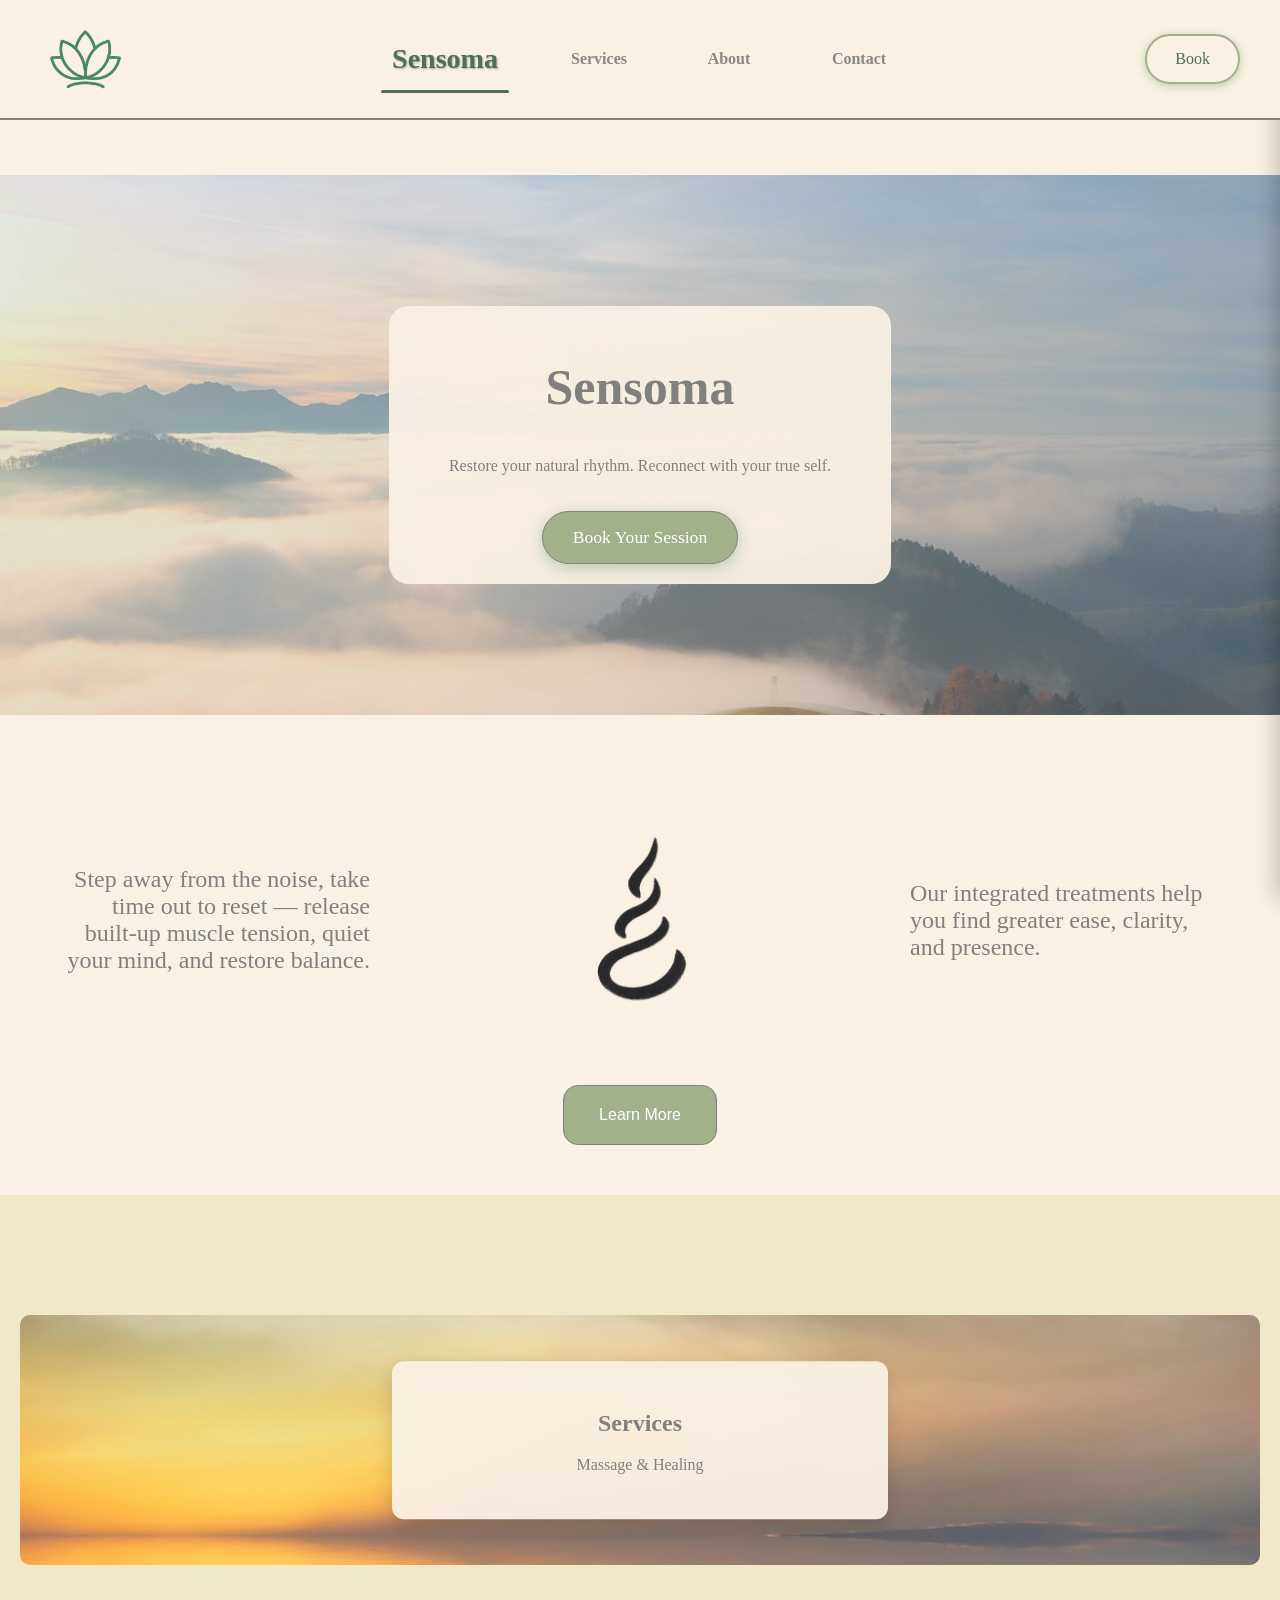
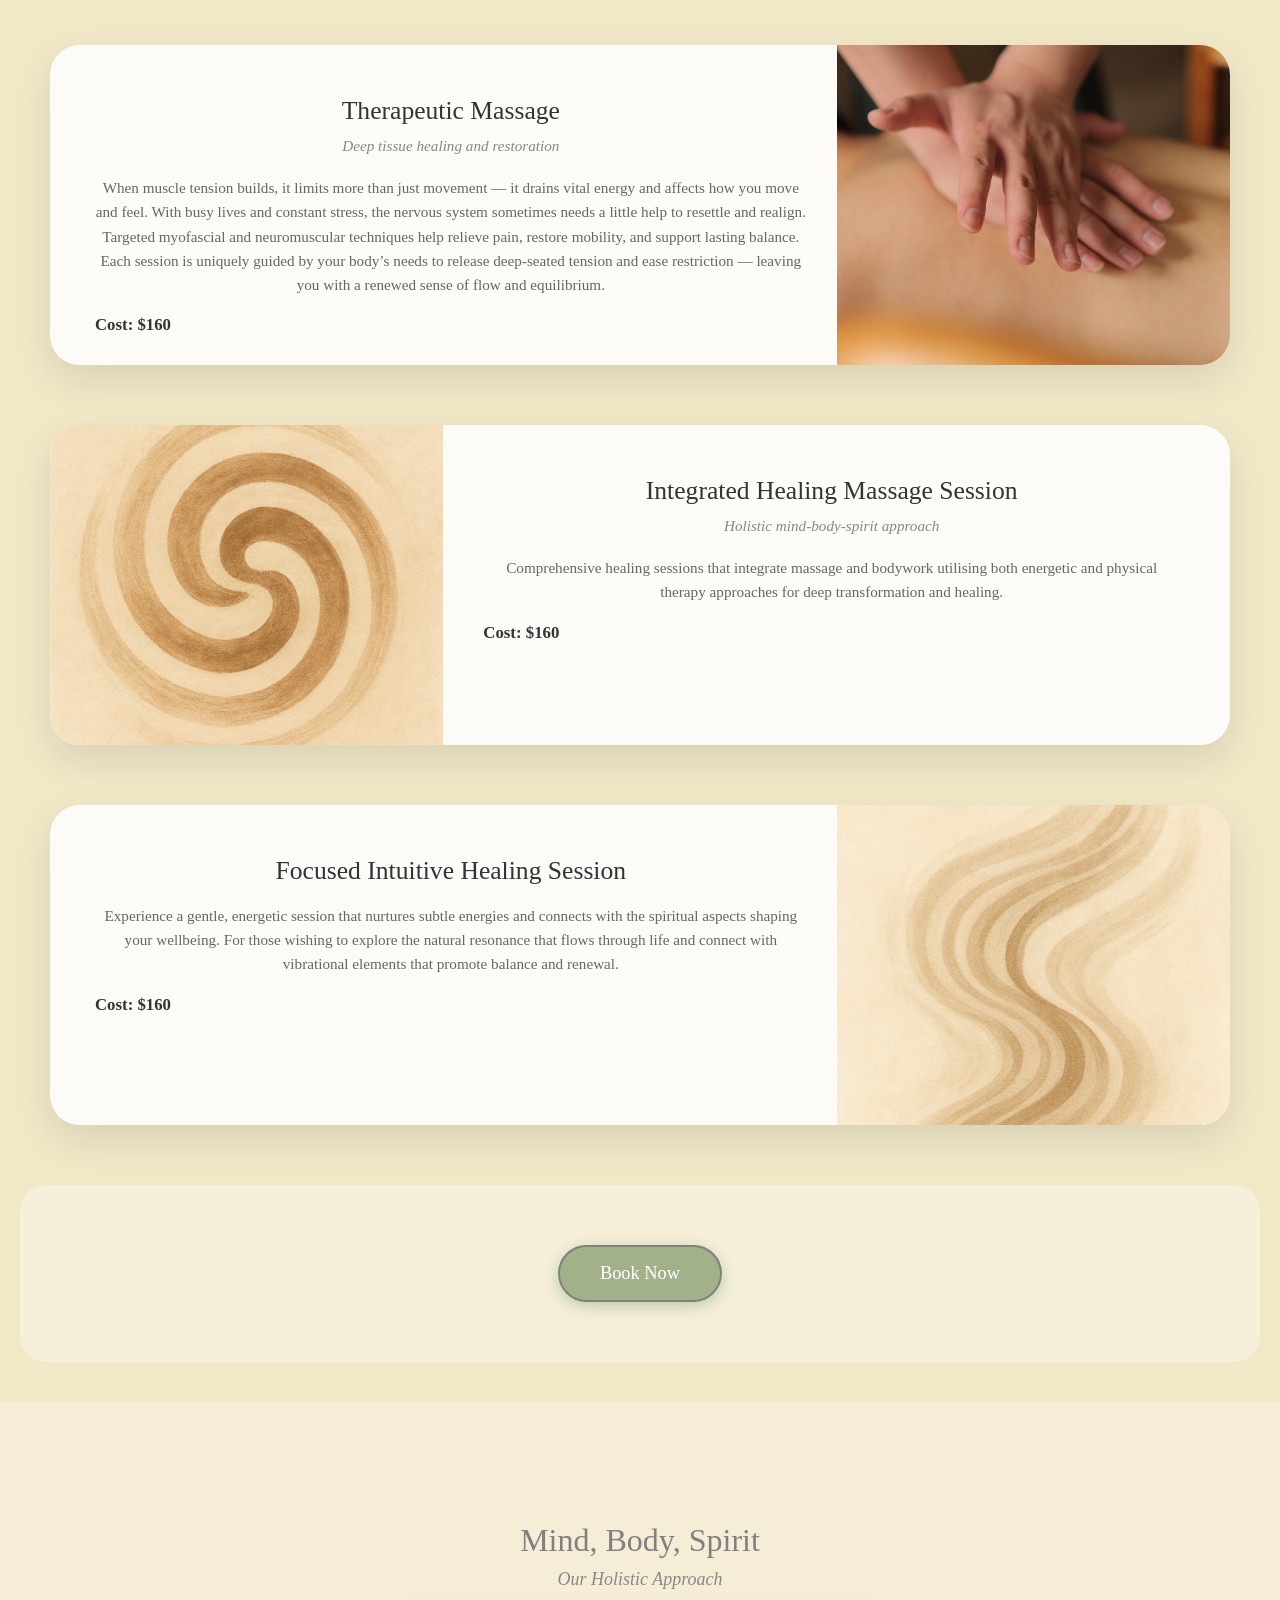
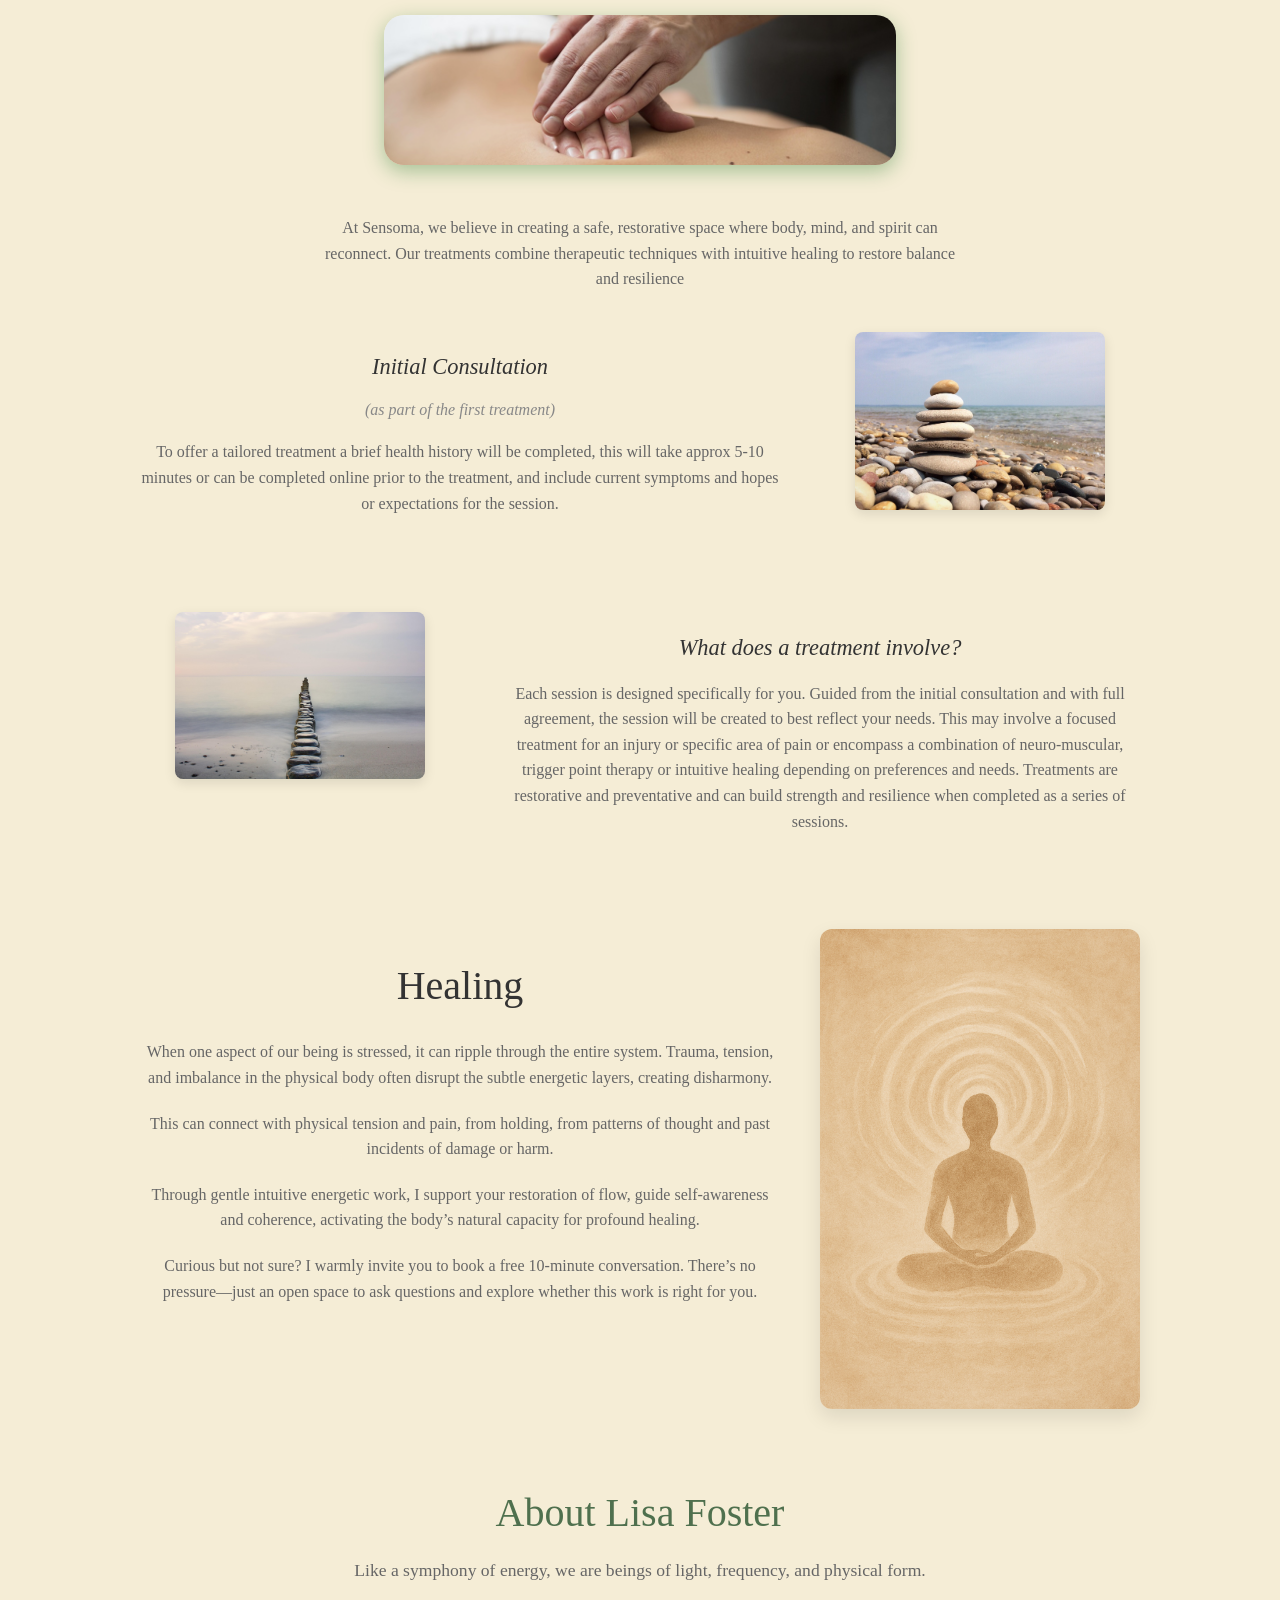
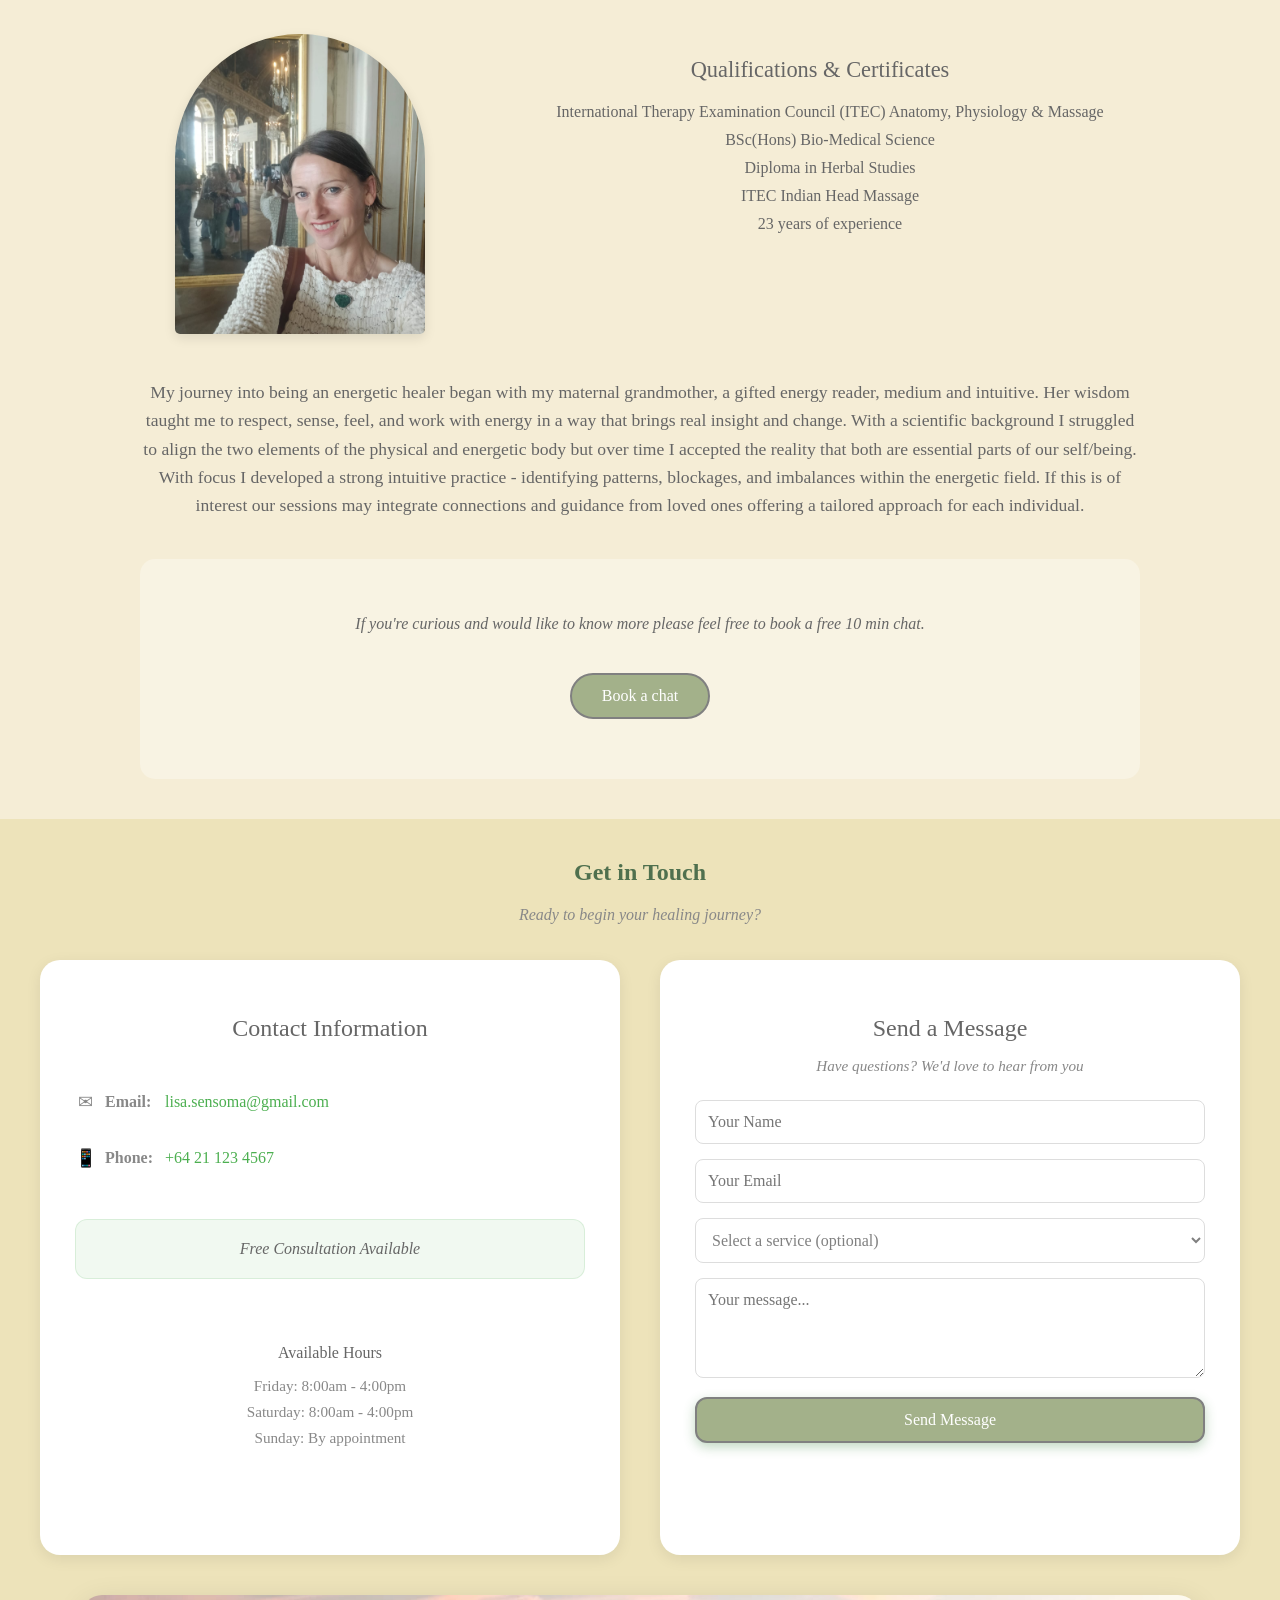
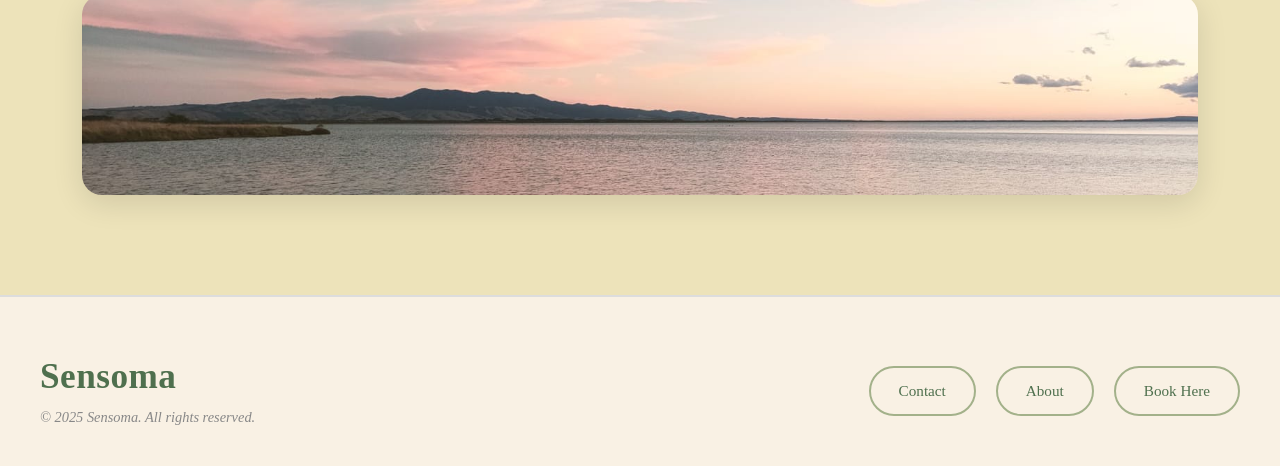
==== commit 066a7ade: "Changes made: nav book mobile button removed on desktop, nav icon expands from centre, book here foo" ====
--- a/index.html
+++ b/index.html
@@ -6,6 +6,7 @@
   <title>Sensoma - Massage & Healing Services</title>
   <link rel="stylesheet" href="sensoma_main.css">
   <script src="sensoma_main.js"></script>
+  <link rel="icon" type="image/png" href="sensoma-icon.png">
 </head>
 <body>
 	<div class="navbar">
@@ -21,9 +22,9 @@
 		
 		<div class="nav-center">
 			<div class="nav-links">
-				<a href="#home" class="brand-link">Sensoma</a>|
-				<a href="#service" class="nav-link">Services</a>|
-				<a href="#about" class="nav-link">About</a>|
+				<a href="#home" class="brand-link">Sensoma</a>
+				<a href="#service" class="nav-link">Services</a>
+				<a href="#about" class="nav-link">About</a>
 				<a href="#contact" class="nav-link">Contact</a>
 				<a href="#book" class="nav-link book-trigger mobile-book">Book</a>
 				<div class="nav-underline"></div>
@@ -487,7 +488,7 @@
 		<div class="footer-right">
 			<a href="#contact" class="footer-link">Contact</a>
 			<a href="#about" class="footer-link">About</a>
-			<a href="#book" class="footer-link">Book Here</a>
+			<a href="#" class="footer-link book-trigger">Book Here</a>
 		</div>
 	</footer>
 	
--- a/sensoma_main.css
+++ b/sensoma_main.css
@@ -12,9 +12,6 @@
 -------------------
 */
 
-
-
-/* Add this after your body rule */
 :root {
   /* Colors */
   --primary-green: #4CAF50;
@@ -51,8 +48,6 @@
   --shadow-button-hover: 0 6px 20px rgba(46, 125, 50, 0.4);
 }
 
-
-
 /*
 ----------
 NAVBAR
@@ -72,26 +67,26 @@
 	z-index:2500;
 	border-bottom: 2px solid grey;
 	justify-content:center;
-	
 }
 
 .nav-left {
-	position:absolute;
-	left:40px;
-	display:flex;
-	max-width:200px;
-	cursor:pointer;
-	transition:transform 0.2s ease, opacity 0.2s ease;
-}
-
-.nav-left:hover {
-	transform:scale(1.05);
-	opacity:0.8s;
+    position: absolute;
+    left: 40px;
+    display: flex;
+    max-width: 200px;
+    cursor: pointer;
 }
 
 .nav-left img {
-	height:auto;
-	width:45%;
+    height: auto;
+    width: 45%;
+    transition: transform 0.2s ease, opacity 0.2s ease;  /* Move transition here */
+    transform-origin: center;  /* Add this */
+}
+
+.nav-left:hover img {
+    transform: scale(1.05);
+    opacity: 0.8;
 }
 
 .nav-center {
@@ -154,7 +149,7 @@
     display: inline-flex;
     align-items: center;
     justify-content: center;
-    width: 80px; /* Larger circle to fit "Sensoma" */
+    width: 80px;
     height: 80px;
     text-align: center;
 }
@@ -176,7 +171,7 @@
 
 .nav-links {
 	display:flex;
-	gap:30px;
+	gap:50px;
 	position:relative;
 	align-items:center;
 	font-weight:bold;
@@ -214,7 +209,6 @@
     border: none;
     background: transparent;
     transform: translateY(0.5px);*/
-	
 }
 
 .nav-book {
@@ -262,7 +256,6 @@
   color:#4F704E;
 }
 
-
 /*
 ----------------
 HERO PAGE
@@ -312,11 +305,10 @@
 	/*padding: 20px 40px 90px 40px;*/
 	padding: 1rem 2rem;
     max-width: 40%; /* Try percentage instead */
-    width: fit-content; /* Add this line too */
+    width: fit-content;
 	margin: 0 auto;
 	text-align:center;
 	gap:30px;
-	
 }
 
 .hero-icon-text {
@@ -333,11 +325,6 @@
 .hero-icon-text h1 {
 	font-size:50px;
 }
-
-/* underline for sensoma text below
-dont think its a good idea anymore
-
-HONESTLY MAYBE I SHOULD JUST HAVE 'WELCOME' THERE? */
 
 .brand-name {
   position: relative;
@@ -394,7 +381,6 @@
     cursor: pointer;
     margin-top: 20px;
 	border: 1px solid grey;
-
 }
 
 .cta-button:hover {
@@ -448,7 +434,6 @@
 .section:nth-child(even) .section-content .image {
   order: 1;
 }
-
 
 @media (max-width: 768px) {
     .navbar {
@@ -529,7 +514,7 @@
         display: none;
     }
     
-    /* IMPORTANT: Hide the desktop Book button on mobile */
+    /*Hide the desktop Book button on mobile */
     .nav-right {
         display: none;
     }
@@ -561,7 +546,7 @@
 
 /* Hide mobile book link on desktop */
 .mobile-book {
-    display: none;
+    display: none !important;
 }
 
 @media (max-width: 768px) {
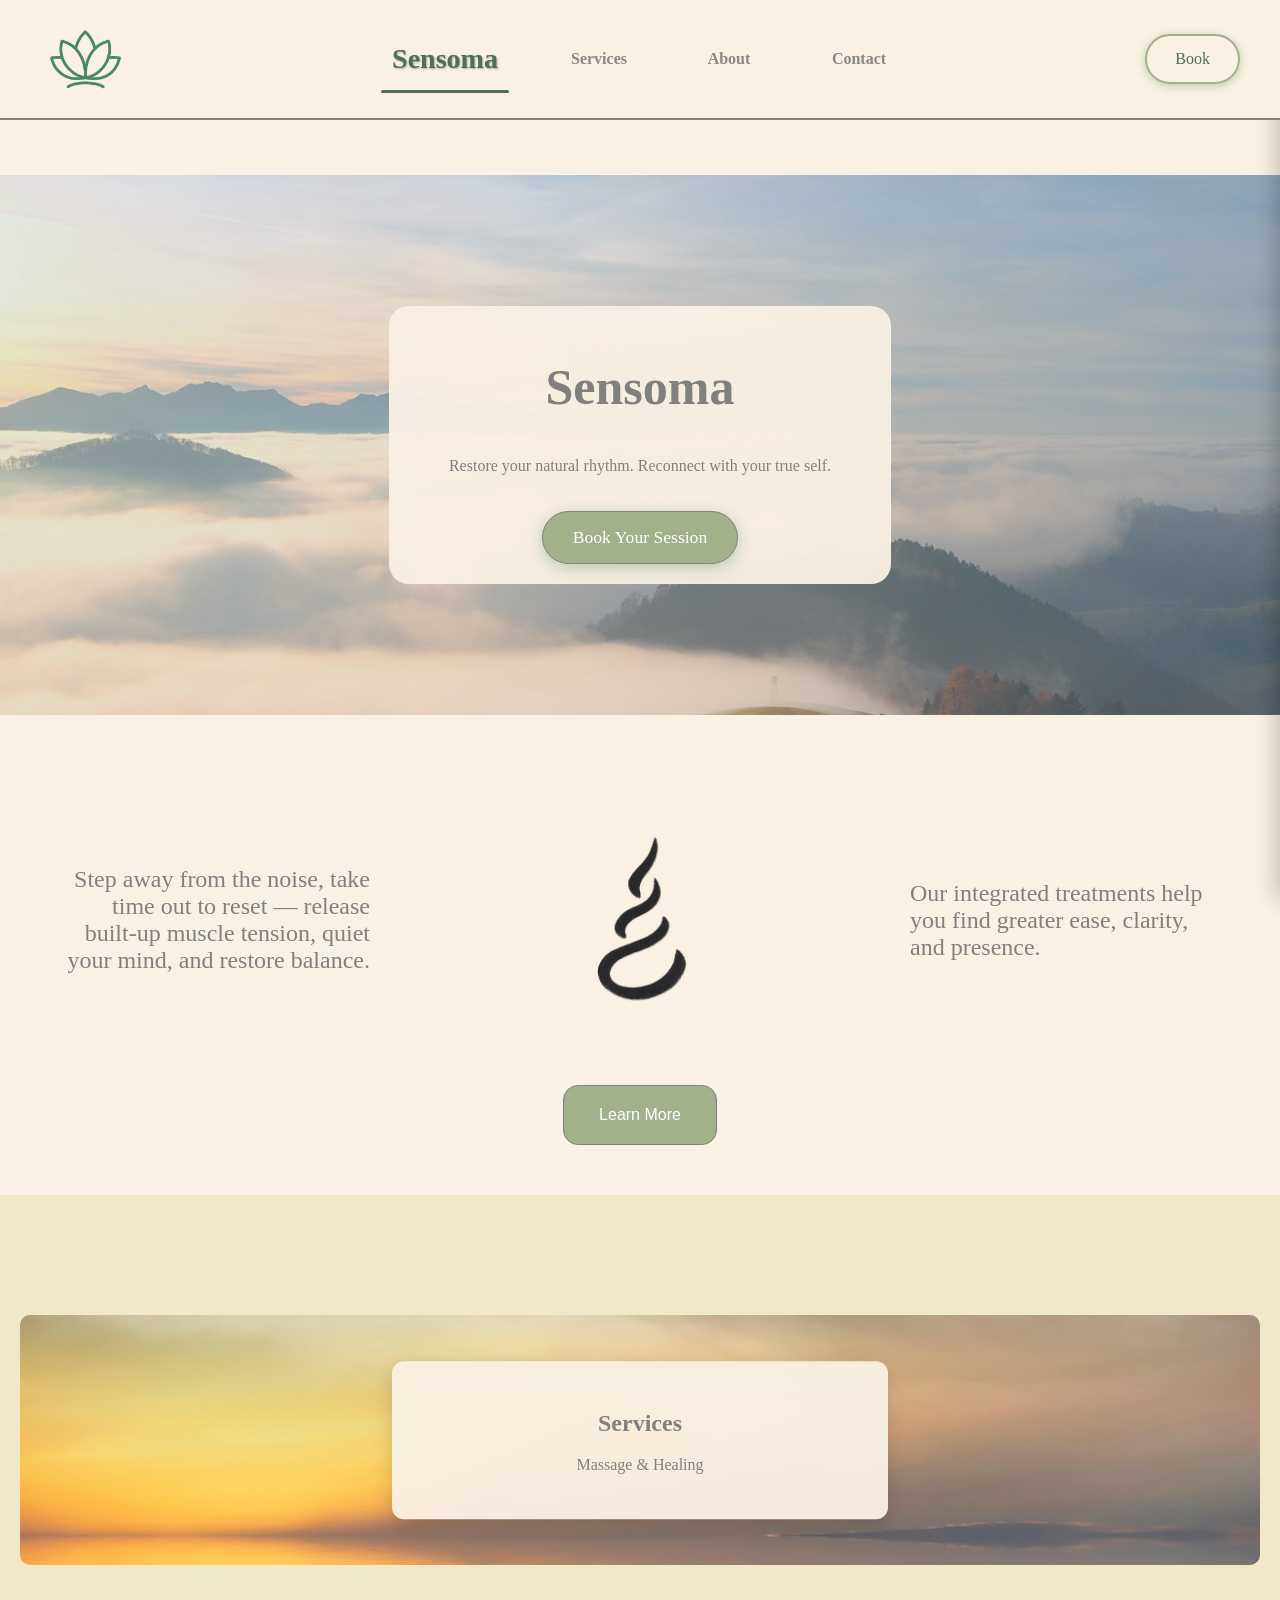
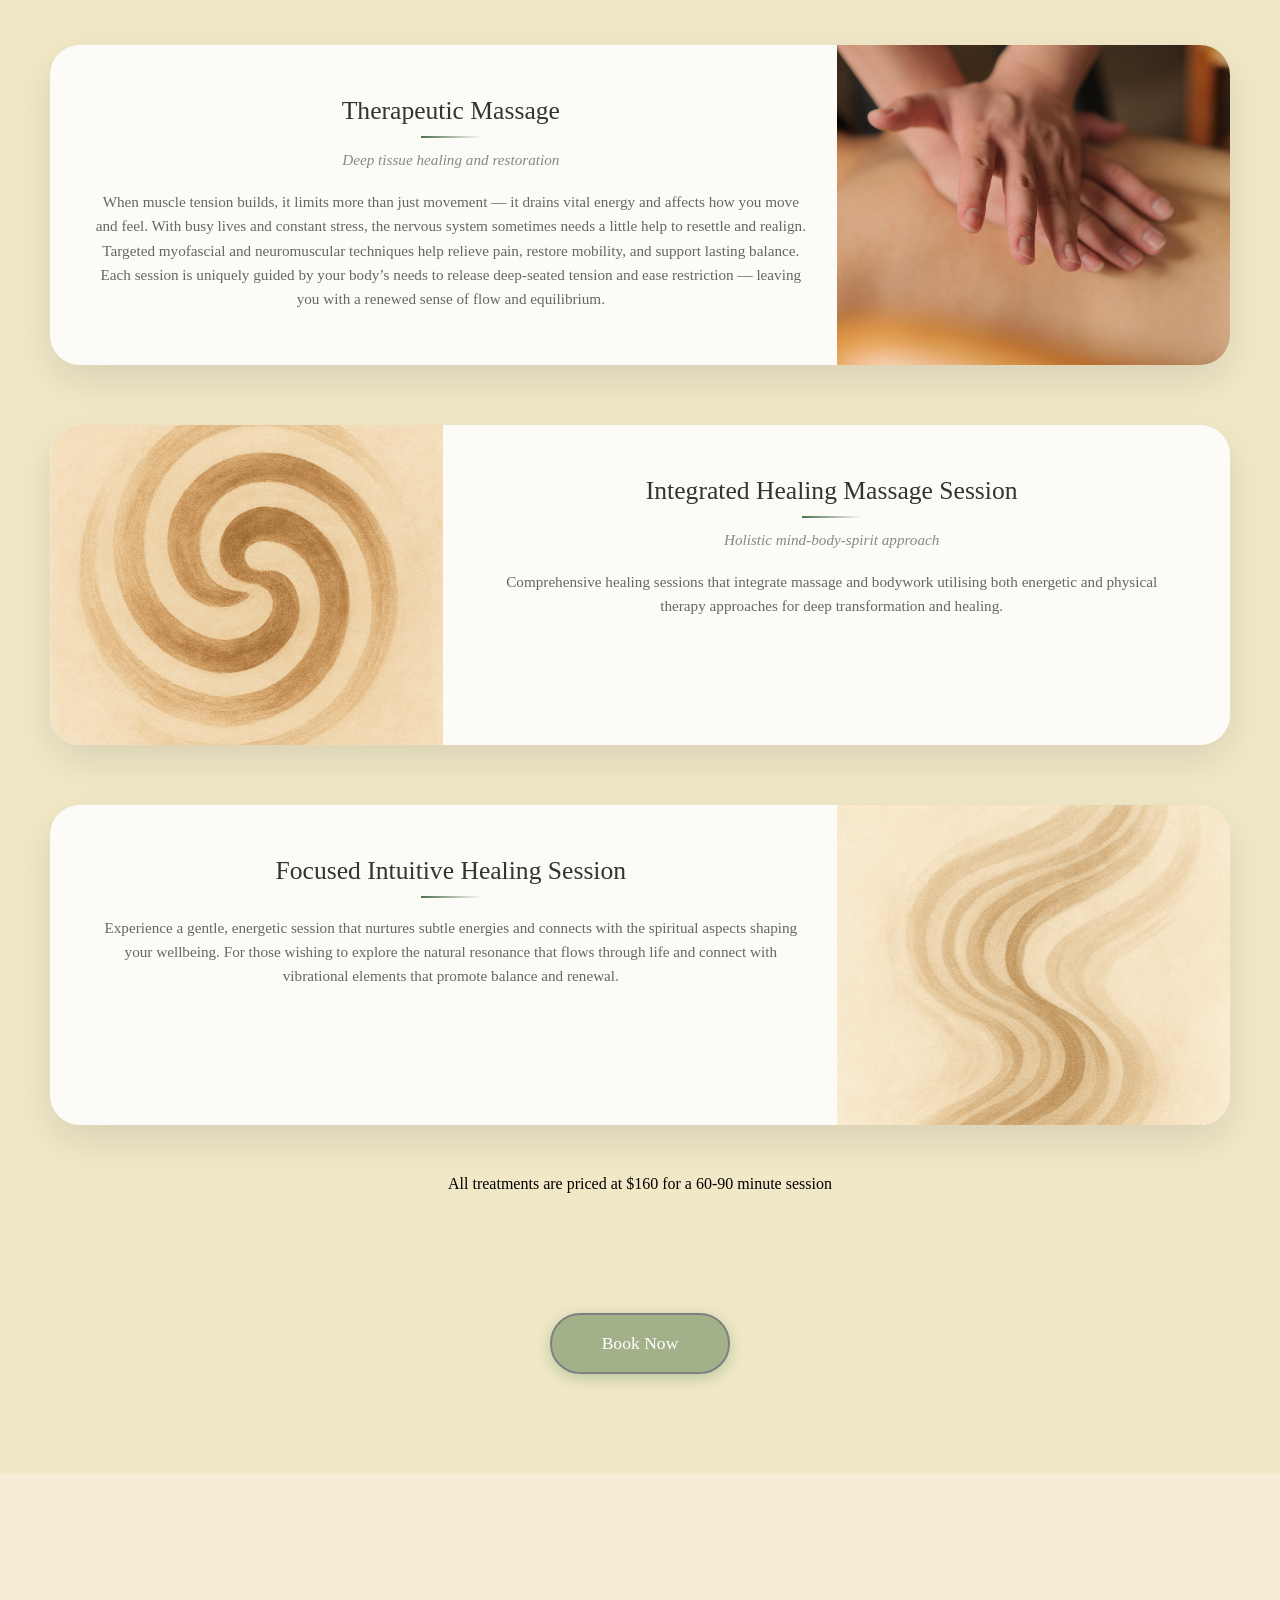
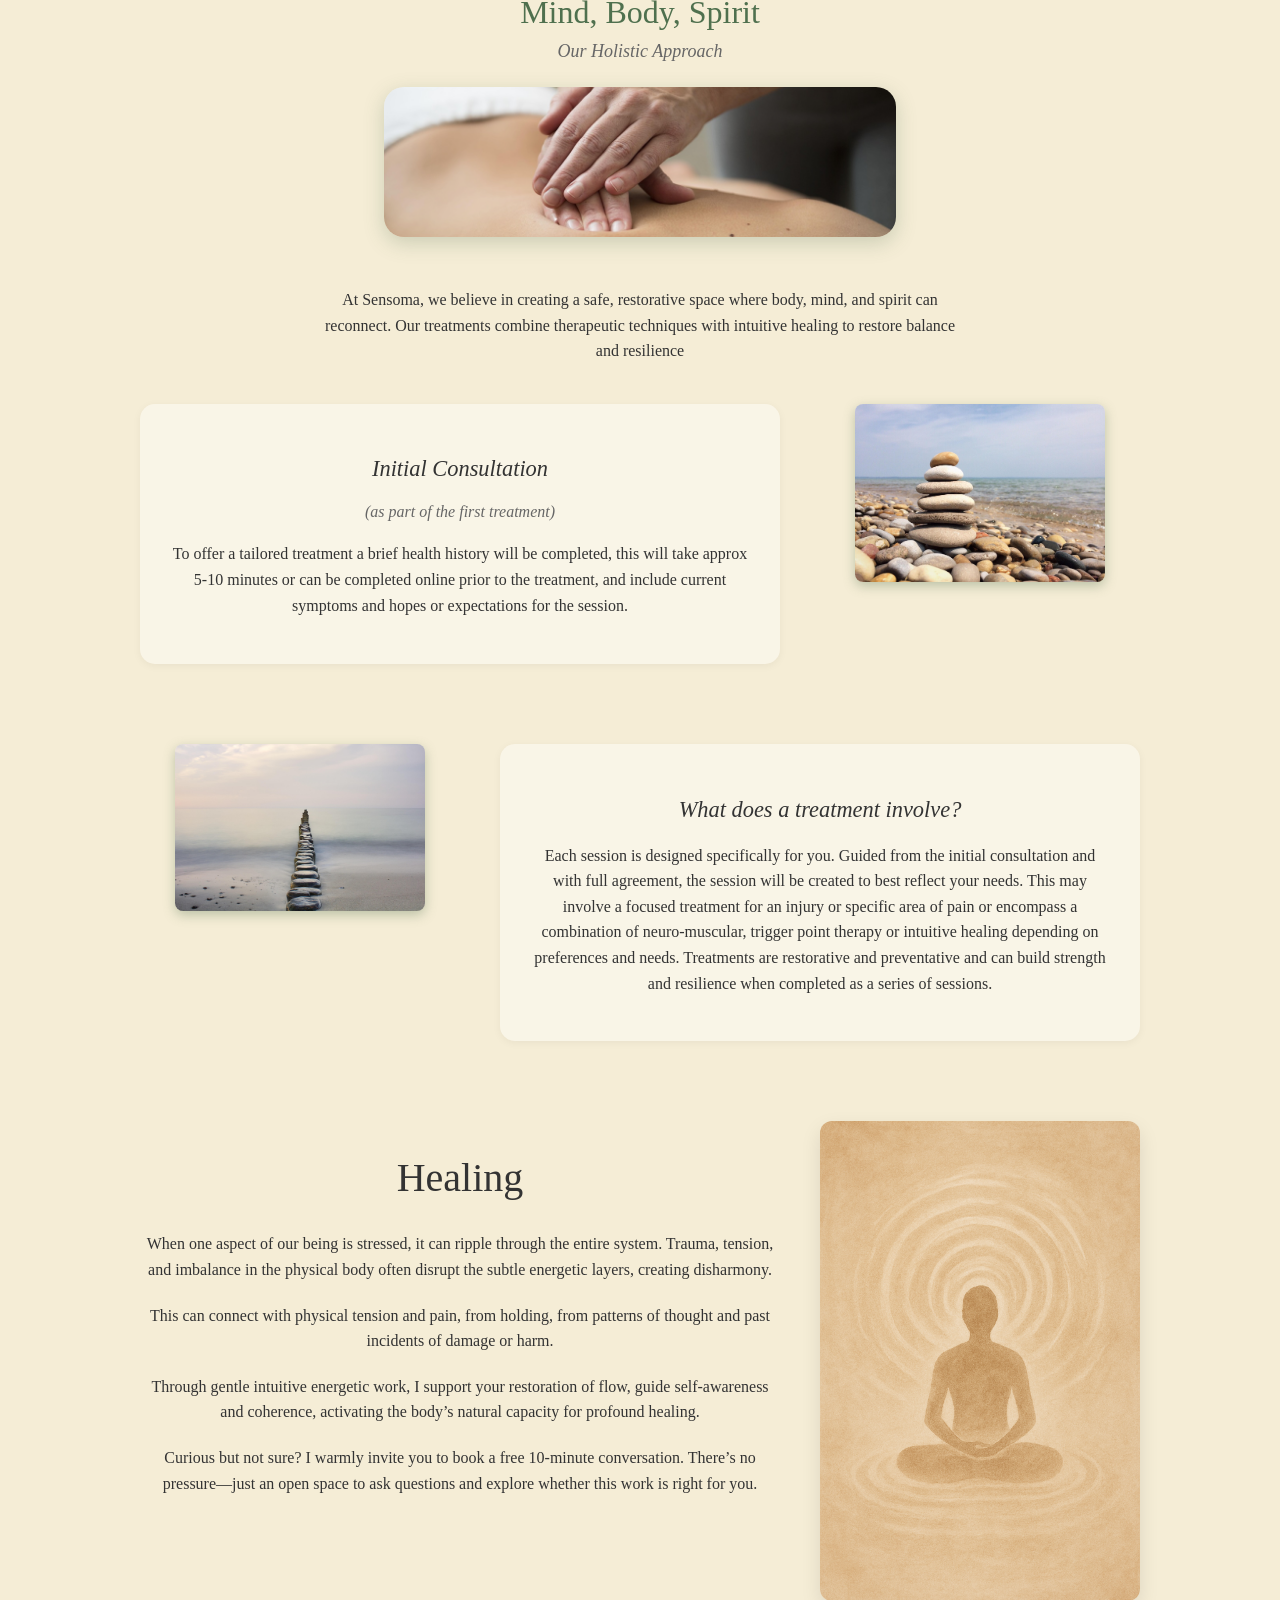
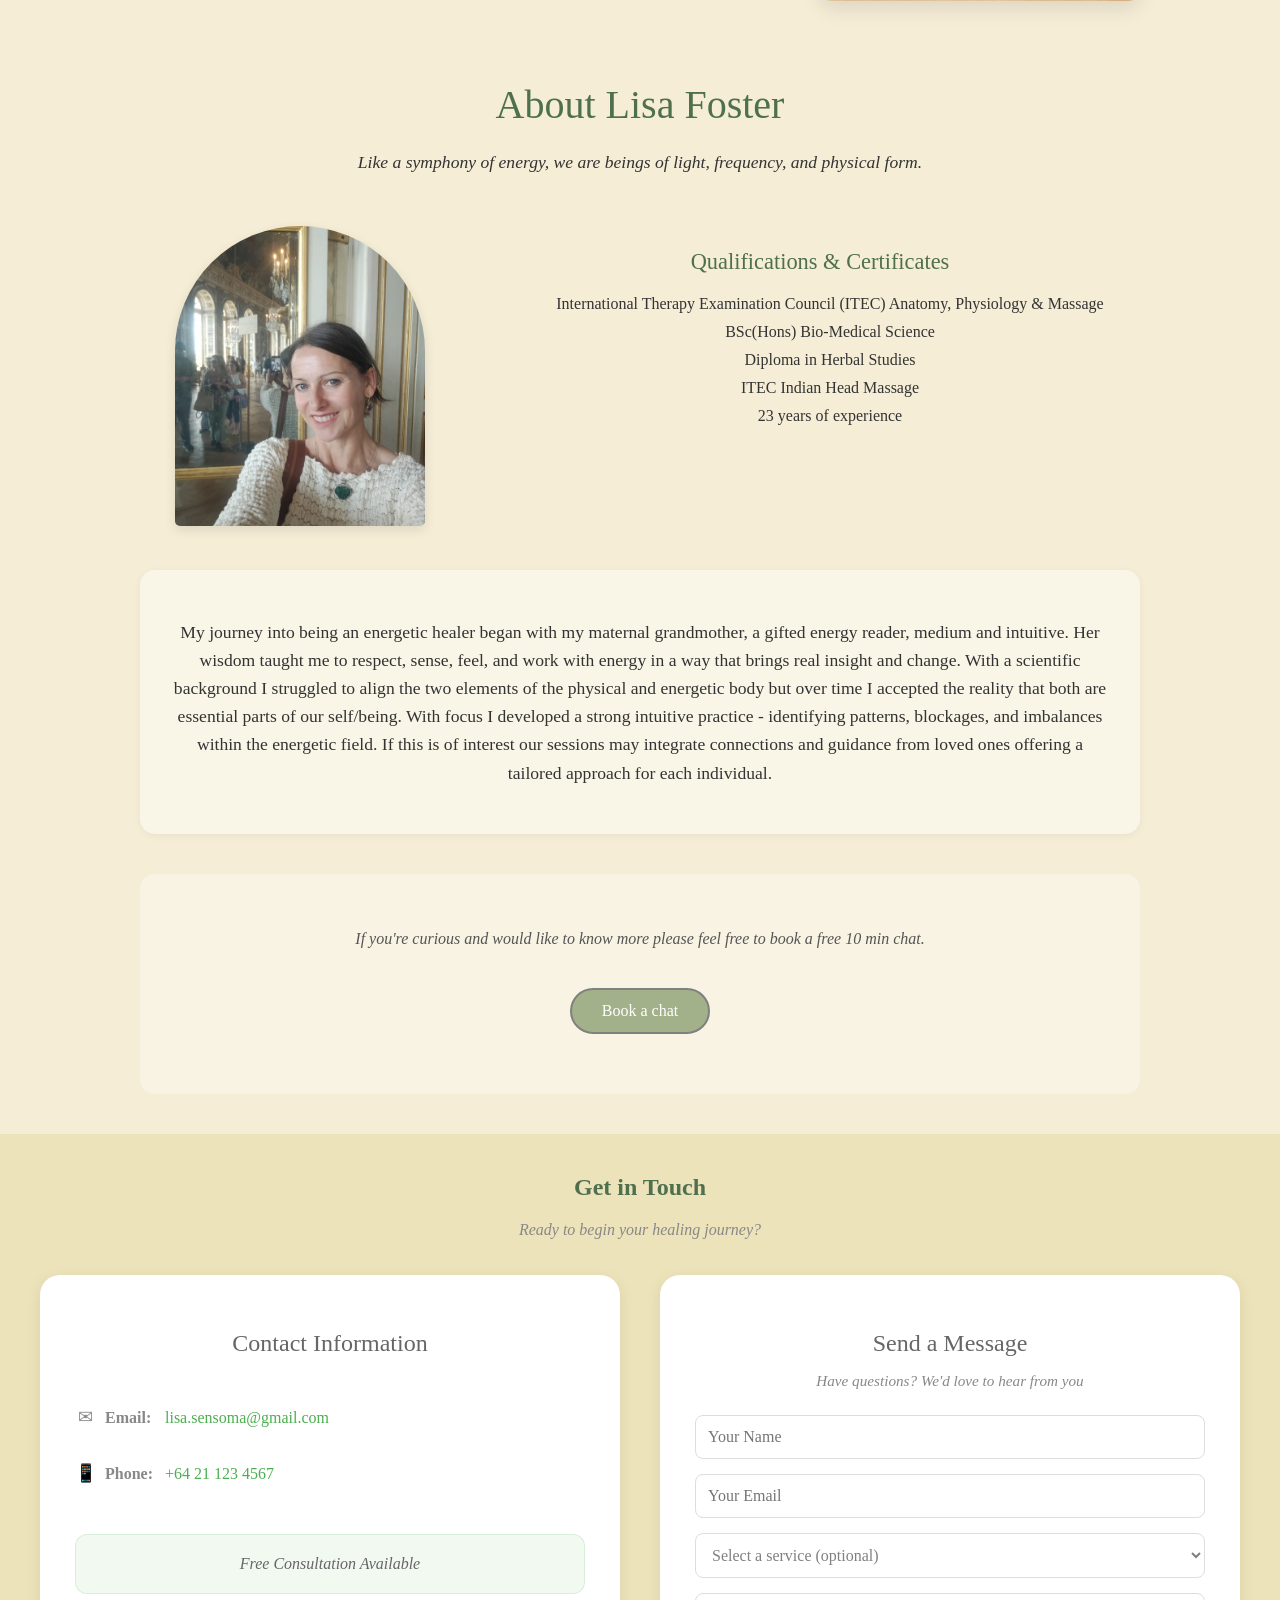
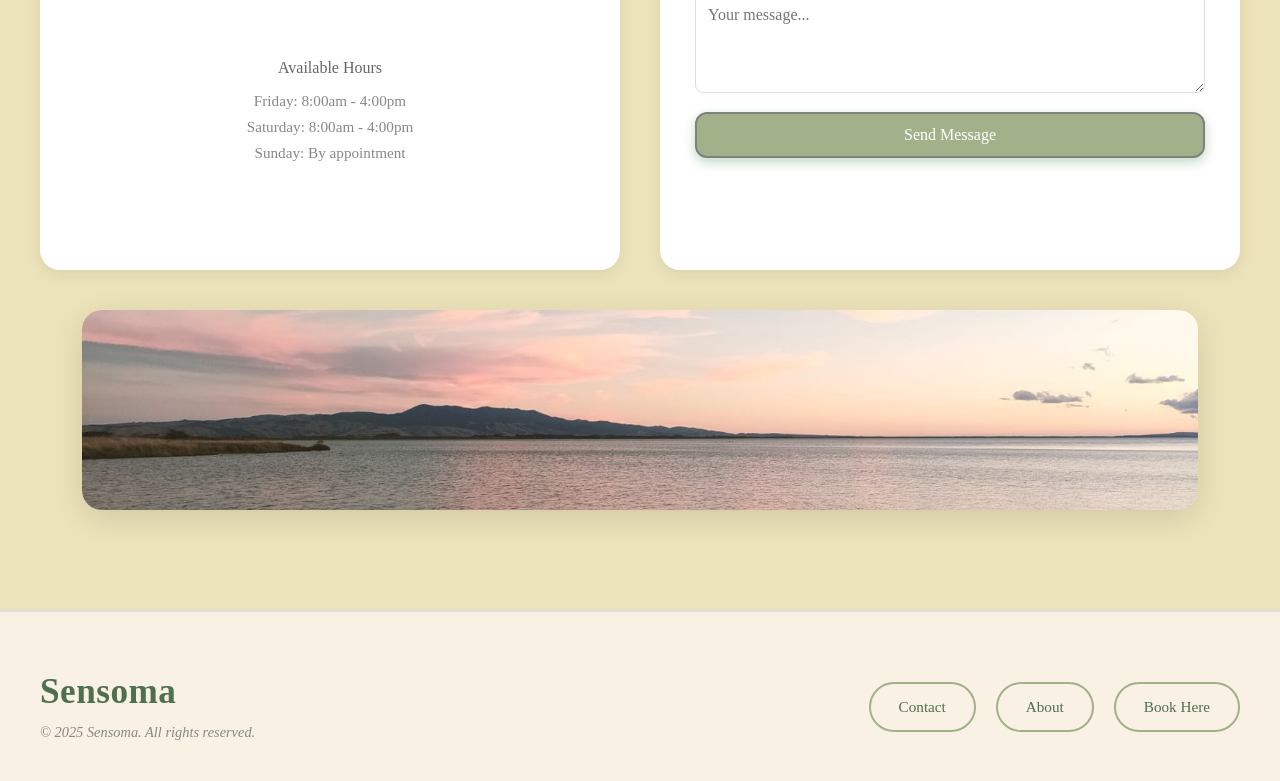
==== commit fcaa716c: "added hover effects to images, darkened text for better readability, changed prices on services card" ====
--- a/index.html
+++ b/index.html
@@ -112,9 +112,6 @@
 							<li>Somatic Therapy for mind-body integration</li>
 						</ul>
 						-->
-						<div class="service-meta">
-						  <div class="service-cost">Cost: $160</div>
-						</div>
 					</div>
 			<div class="service-image">
 				<img src="chinese-medicine.jpg" alt="first-service-card-img">
@@ -140,9 +137,6 @@
 							<li>Personalized wellness planning</li>
 						</ul>
 						-->
-						<div class="service-meta">
-						  <div class="service-cost">Cost: $160</div>
-						</div>
 					</div>
 					<div class="service-image">
 						<img src ="spiral.png" alt="service-card-img-2">
@@ -169,15 +163,15 @@
 							<li>Movement re-education and body awareness</li>
 						</ul>
 						-->
-						<div class="service-meta">
-						  <div class="service-cost">Cost: $160</div>
-						</div>
 					</div>
 					<div class="service-image">
 						<img src ="ripple.png" alt="service-card-img-3">
 					</div>
 				</div>
 			</div>
+		</div>
+		<div class="service-pricing-footer">
+			<p>All treatments are priced at $160 for a 60-90 minute session</p>
 		</div>
 	
 	<!-- Services- book now button -->
--- a/sensoma_main.css
+++ b/sensoma_main.css
@@ -10,6 +10,17 @@
 -------------------
 UTILITY - Buttons
 -------------------
+*/
+
+/*
+---------------------------
+TO DO
+---------------------------
+
+- add gradient shading at bottom of pages
+- change book screen, make it slide out to the right
+- revamp services page
+
 */
 
 :root {
@@ -804,24 +815,22 @@
 .section-heading h2 {
 	margin:0;
 	font-size:32px;
-	color:grey;
+	color:#4F704E;
 	font-weight:normal;
 }
 
 .section-heading h3 {
 	margin:10px 0;
 	font-size:18px;
-	color: #888;
+	color: #666666;
     font-weight: normal;
     font-style: italic;
 	
 }
-
 
 .about-header {
 	text-align:center;
 	margin-bottom:40px;
-
 }
 
 .about-header img {
@@ -830,8 +839,13 @@
 	width:auto;
 	display:block;
 	margin: 0 auto;
-	box-shadow: 0 6px 20px rgba(46, 125, 50, 0.4);
-
+	box-shadow: 0 6px 20px rgba(79, 112, 78, 0.25);
+	transition: transform 0.3s ease, box-shadow 0.3s ease;
+}
+
+.about-header img:hover {
+    transform: translateY(-4px);  /* Lifts up instead of scaling */
+    box-shadow: 0 12px 30px rgba(79, 112, 78, 0.25);  /* Larger shadow with your green tint */
 }
 
 .about-header-text {
@@ -842,11 +856,10 @@
 	
 }
 
-
 .about-header-text p {
     margin: 15px 0 0 0;
     font-size: 16px;
-    color: #666;
+    color: #333333;
     line-height: 1.6;
 }
 
@@ -874,7 +887,7 @@
 .consultation-text h4 {
     font-family: Georgia, serif;
     font-size: 1rem;
-    color: #888;
+    color: #666666;
     font-style: italic;
     font-weight: normal; /* Remove bold */
     margin-bottom: 20px;
@@ -883,9 +896,16 @@
 .consultation-text p {
     font-family: Georgia, serif;
     font-size: 1rem;
-    color: #666;
+    color: #333333;
     font-weight: normal;
     line-height: 1.6;
+}
+
+.consultation-text {
+    background: rgba(255, 255, 255, 0.4);
+    padding: 30px;
+    border-radius: 15px;
+    box-shadow: 0 2px 8px rgba(0, 0, 0, 0.05);
 }
 
 .treatment-section {
@@ -915,10 +935,17 @@
 .treatment-text p {
     font-family: Georgia, serif;
     font-size: 1rem;
-    color: #666;
+    color: #333333;
     font-weight: normal;
     line-height: 1.6;
     margin-bottom: 15px;
+}
+
+.treatment-text {
+    background: rgba(255, 255, 255, 0.4);
+    padding: 30px;
+    border-radius: 15px;
+    box-shadow: 0 2px 8px rgba(0, 0, 0, 0.05);
 }
 
 .consultation-image img,
@@ -927,7 +954,14 @@
     max-width: 250px;
     height: auto;
     border-radius: 8px;
-    box-shadow: 0 4px 12px rgba(0,0,0,0.1);
+    box-shadow: 0 4px 12px rgba(79, 112, 78, 0.35);
+	transition: transform 0.3s ease, box-shadow 0.3s ease;
+}
+
+.consultation-image img:hover,
+.treatment-image img:hover{
+    transform: translateY(-4px);  /* Lifts up instead of scaling */
+    box-shadow: 0 12px 30px rgba(79, 112, 78, 0.25);  /* Larger shadow with your green tint */
 }
 
 /* Healing section */
@@ -954,7 +988,7 @@
 .healing-text p {
     font-family: Georgia, serif;
     font-size: 1rem;
-    color: #666;
+    color: #333333;
     line-height: 1.6;
     margin-bottom: 20px;
 }
@@ -970,6 +1004,12 @@
 	height:auto;
 	border-radius:12px;
 	box-shadow: 0 8px 20px rgba(0,0,0,0.1);
+	transition: transform 0.3s ease, box-shadow 0.3s ease;
+}
+
+.healing-image img:hover{
+    transform: translateY(-4px);  /* Lifts up instead of scaling */
+    box-shadow: 0 12px 30px rgba(79, 112, 78, 0.25);  /* Larger shadow with your green tint */
 }
 
 
@@ -1012,9 +1052,9 @@
 .lisa-header p {
     font-family: Georgia, serif;
     font-size: 1.1rem;
-    color: #666;
+    color: #333333;
     line-height: 1.6;
-	/* MAKE ITALICISED */
+	font-style: italic;
 }
 
 .lisa-content {
@@ -1025,19 +1065,46 @@
     align-items: start;
 }
 
+
 .lisa-image img {
     width: 100%;
     max-width: 250px;
     height: 300px;
     border-radius: 200px 200px 8px 8px;
     box-shadow: 0 4px 12px rgba(0,0,0,0.1);
-	object-fit:cover;
-}
+    object-fit: cover;
+	transition: transform 0.3s ease, box-shadow 0.3s ease;
+}
+
+.lisa-image img:hover{
+    transform: translateY(-4px);
+    box-shadow: 0 12px 30px rgba(79, 112, 78, 0.25);
+}
+
+/* mouse tracking doesn't work
+
+.lisa-image img {
+    width: 100%;
+    max-width: 250px;
+    height: 300px;
+    border-radius: 200px 200px 8px 8px;
+    box-shadow: 0 4px 12px rgba(0,0,0,0.1);
+    object-fit: cover;
+    transition: transform 0.3s ease, box-shadow 0.3s ease;
+    transform-style: preserve-3d;
+}
+
+.lisa-image img:hover {
+    box-shadow: 0 12px 30px rgba(79, 112, 78, 0.25);
+}
+
+*/
+
 
 .lisa-qualifications h3 {
     font-family: Georgia, serif;
     font-size: 1.4rem;
-    color: #666;
+    color: #4F704E;
     font-weight: normal;
     margin-bottom: 20px;
 }
@@ -1049,7 +1116,7 @@
 
 .lisa-qualifications li {
     font-family: Georgia, serif;
-    color: #666;
+    color: #333333;
     margin-bottom: 10px;
     padding-left: 20px;
     position: relative;
@@ -1066,12 +1133,16 @@
 .lisa-philosophy {
     text-align: center;
     margin-bottom: 40px;
+    background: rgba(255, 255, 255, 0.4);
+    padding: 30px;
+    border-radius: 15px;
+    box-shadow: 0 2px 8px rgba(0, 0, 0, 0.05);
 }
 
 .lisa-philosophy p {
     font-family: Georgia, serif;
     font-size: 1.1rem;
-    color: #666;
+    color: #333333;
     line-height: 1.6;
 }
 
@@ -1084,7 +1155,7 @@
 
 .consultation-cta p {
     font-family: Georgia, serif;
-    color: #666;
+    color: #555555;
     font-style: italic;
     margin-bottom: 20px;
 }
@@ -1233,6 +1304,7 @@
   box-shadow: 0 15px 40px rgba(0, 0, 0, 0.1);
   transition: all 0.4s ease;
   position: relative;
+  margin-bottom:50px;
 }
 
 .service-card:hover {
@@ -1383,43 +1455,74 @@
   position: relative;
 }
 
-.service-3 .service-image::after {
-  content: '';
-  position: absolute;
-  top: 30%;
-  left: 30%;
-  width: 12px;
-  height: 40px;
+.service-title::after {
+    content: '';
+    display: block;
+    width: 60px;
+    height: 2px;
+    background: linear-gradient(90deg, #4F704E, transparent);
+    margin: 10px auto;
+}
+
+
+.services-pricing-note {
+    text-align: center;
+    margin: 60px auto 40px;
+    padding: 30px;
+    background: rgba(79, 112, 78, 0.08); /* Subtle green tint */
+    border-radius: 15px;
+    max-width: 600px;
+    border: 2px solid rgba(79, 112, 78, 0.15);
+}
+
+.services-pricing-note p:first-child {
+    margin: 5px 0;
+    color: #2c2c2c; /* Darker for emphasis */
+    font-size: 1.2rem;
+}
+
+.services-pricing-note strong {
+    color: #4F704E;
+    font-size: 1.5rem; /* Make price more prominent */
+}
+
+.pricing-subtext {
+    font-style: italic;
+    color: #666;
+    font-size: 0.95rem;
+    margin-top: 8px;
 }
 
 /* Book Now Section */
 .book-now-section {
-  text-align: center;
-  padding: 60px 30px;
-  background: rgba(255, 255, 255, 0.3);
-  margin-top: 60px;
-  border-radius: 25px;
+	text-align: center;
+	padding: 60px 30px;
+	margin-top: 60px;
+	border-radius: 25px;
 }
 
 .book-now-btn {
-  display: inline-block;
-  padding: 16px 40px;
-  background: var(--gradient-primary);
-  color: white;
-  text-decoration: none;
-  border-radius: 30px;
-  font-size: 1.15rem;
-  transition: all 0.3s ease;
-  box-shadow: 0 4px 15px rgba(46, 125, 50, 0.3);
-  cursor: pointer;
+	display: inline-block;
+	padding: 16px 40px;
+	background: var(--gradient-primary);
+	color: white;
+	text-decoration: none;
+	border-radius: 30px;
+	font-size: 1.15rem;
+	transition: all 0.3s ease;
+	box-shadow: 0 4px 15px rgba(46, 125, 50, 0.3);
+	cursor: pointer;
 	border: 2px solid grey;
-  font-family: Georgia, serif;
+	font-family: Georgia, serif;
+	padding: 18px 50px; /* Make button bigger */
+    font-size: 1.1rem;
 }
 
 .book-now-btn:hover {
   transform: translateY(-2px);
   box-shadow: 0 6px 20px rgba(46, 125, 50, 0.4);
 }
+
 
 /* Mobile Responsive */
 @media (max-width: 768px) {
@@ -1506,6 +1609,12 @@
 	box-shadow: 0 8px 30px rgba(0,0,0,0.12);
 	display:block;
 	margin: 0 auto;
+	transition: transform 0.3s ease, box-shadow 0.3s ease;
+}
+
+.contact-hero-image img:hover{
+    transform: translateY(-4px);
+    box-shadow: 0 12px 30px rgba(79, 112, 78, 0.25);
 }
 
 .contact-info-card {
@@ -1514,7 +1623,18 @@
 	box-shadow: 0 4px 15px rgba(0, 0, 0, 0.08);
 	border-radius:20px;
 	text-align:left;
-
+}
+
+.contact-info-card,
+.contact-form-card {
+    /* Your existing styles stay here */
+    transition: transform 0.3s ease, box-shadow 0.3s ease;
+}
+
+.contact-info-card:hover,
+.contact-form-card:hover {
+    transform: translateY(-2px);
+    box-shadow: 0 12px 30px rgba(79, 112, 78, 0.25);
 }
 
 .contact-info-card h2 {
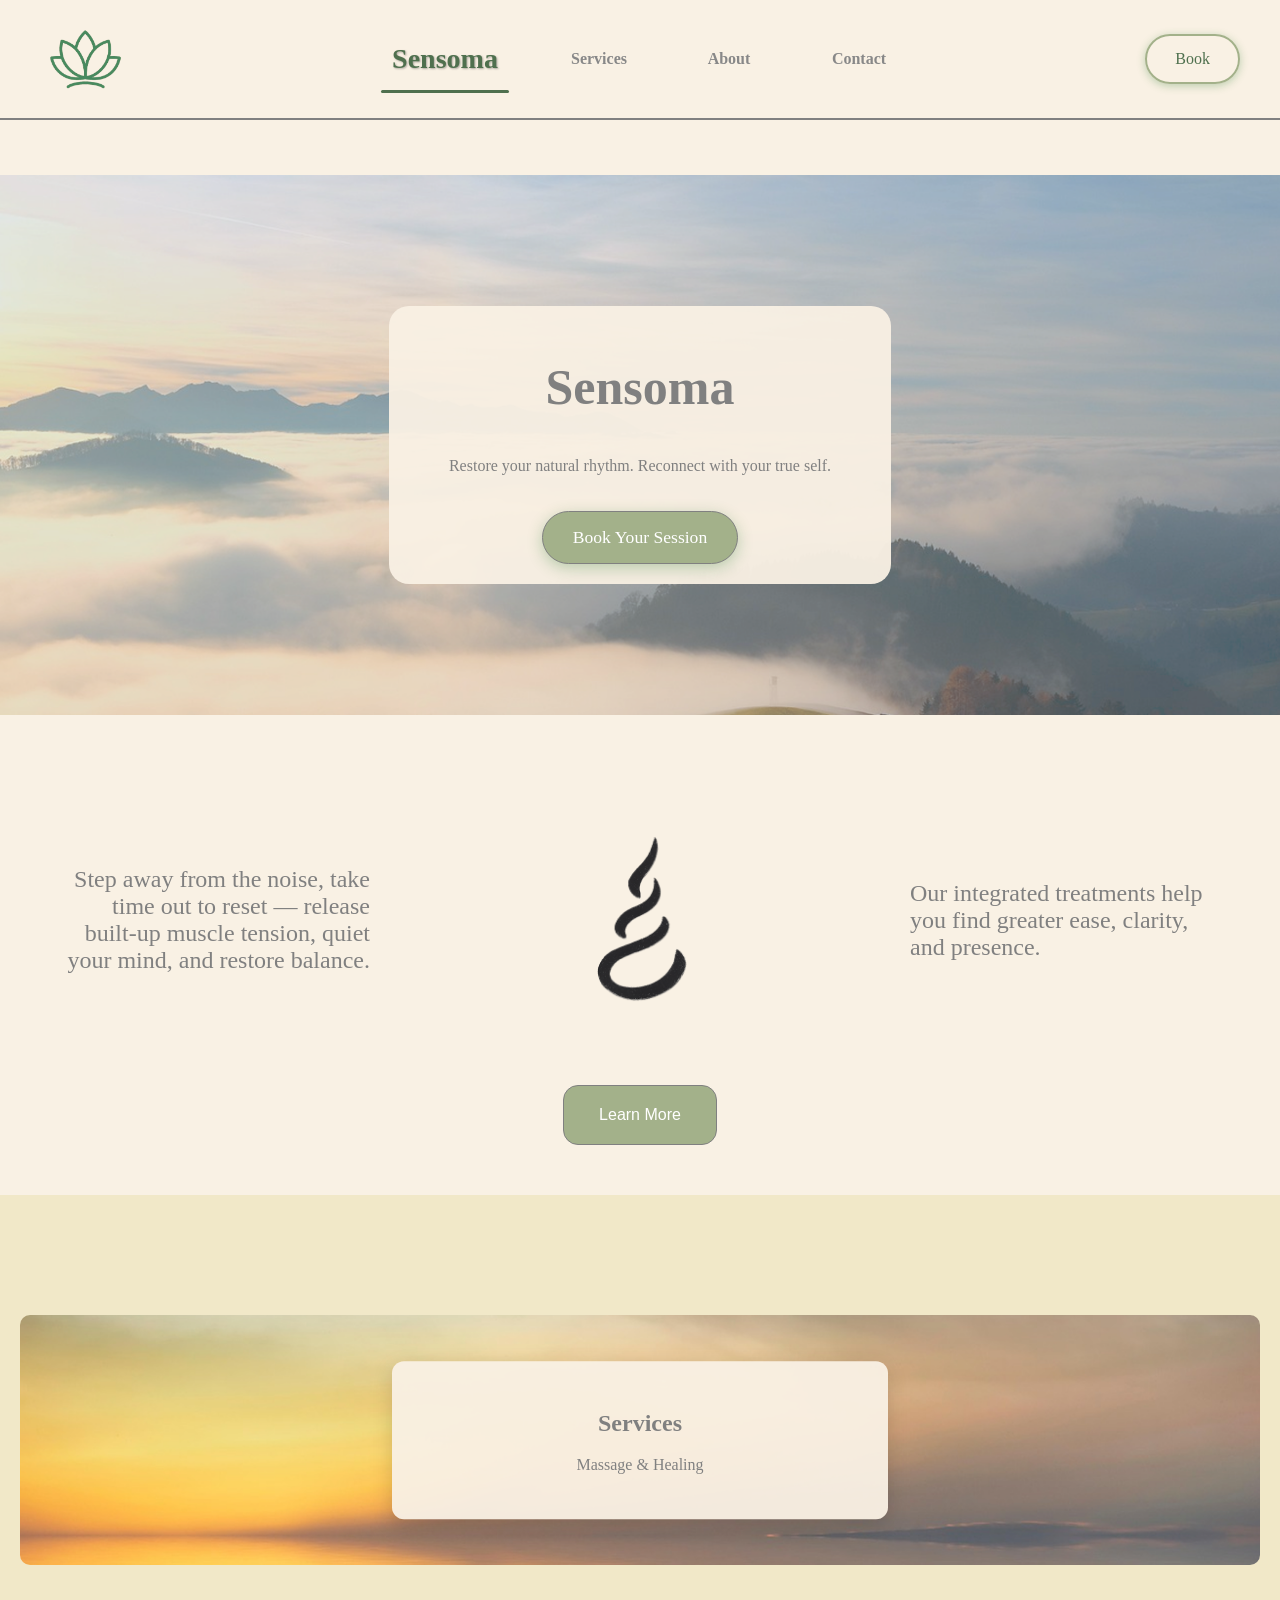
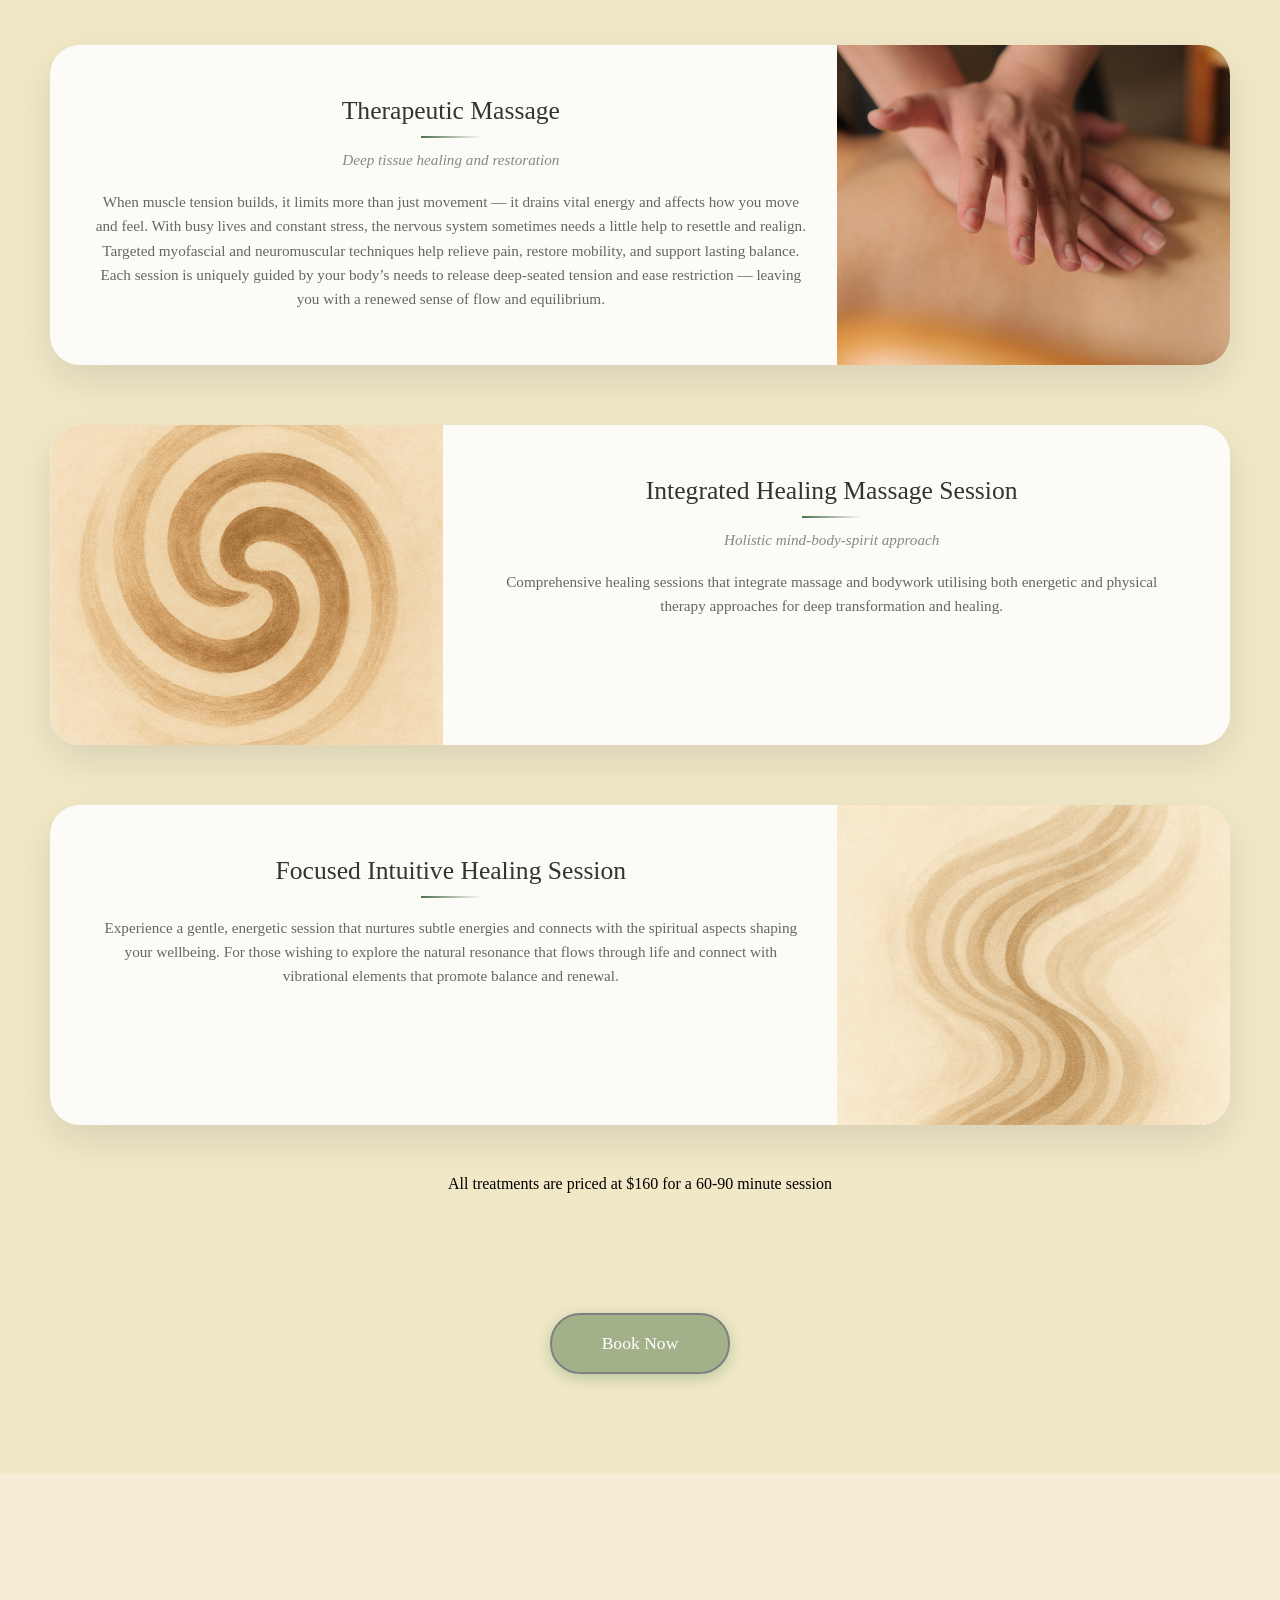
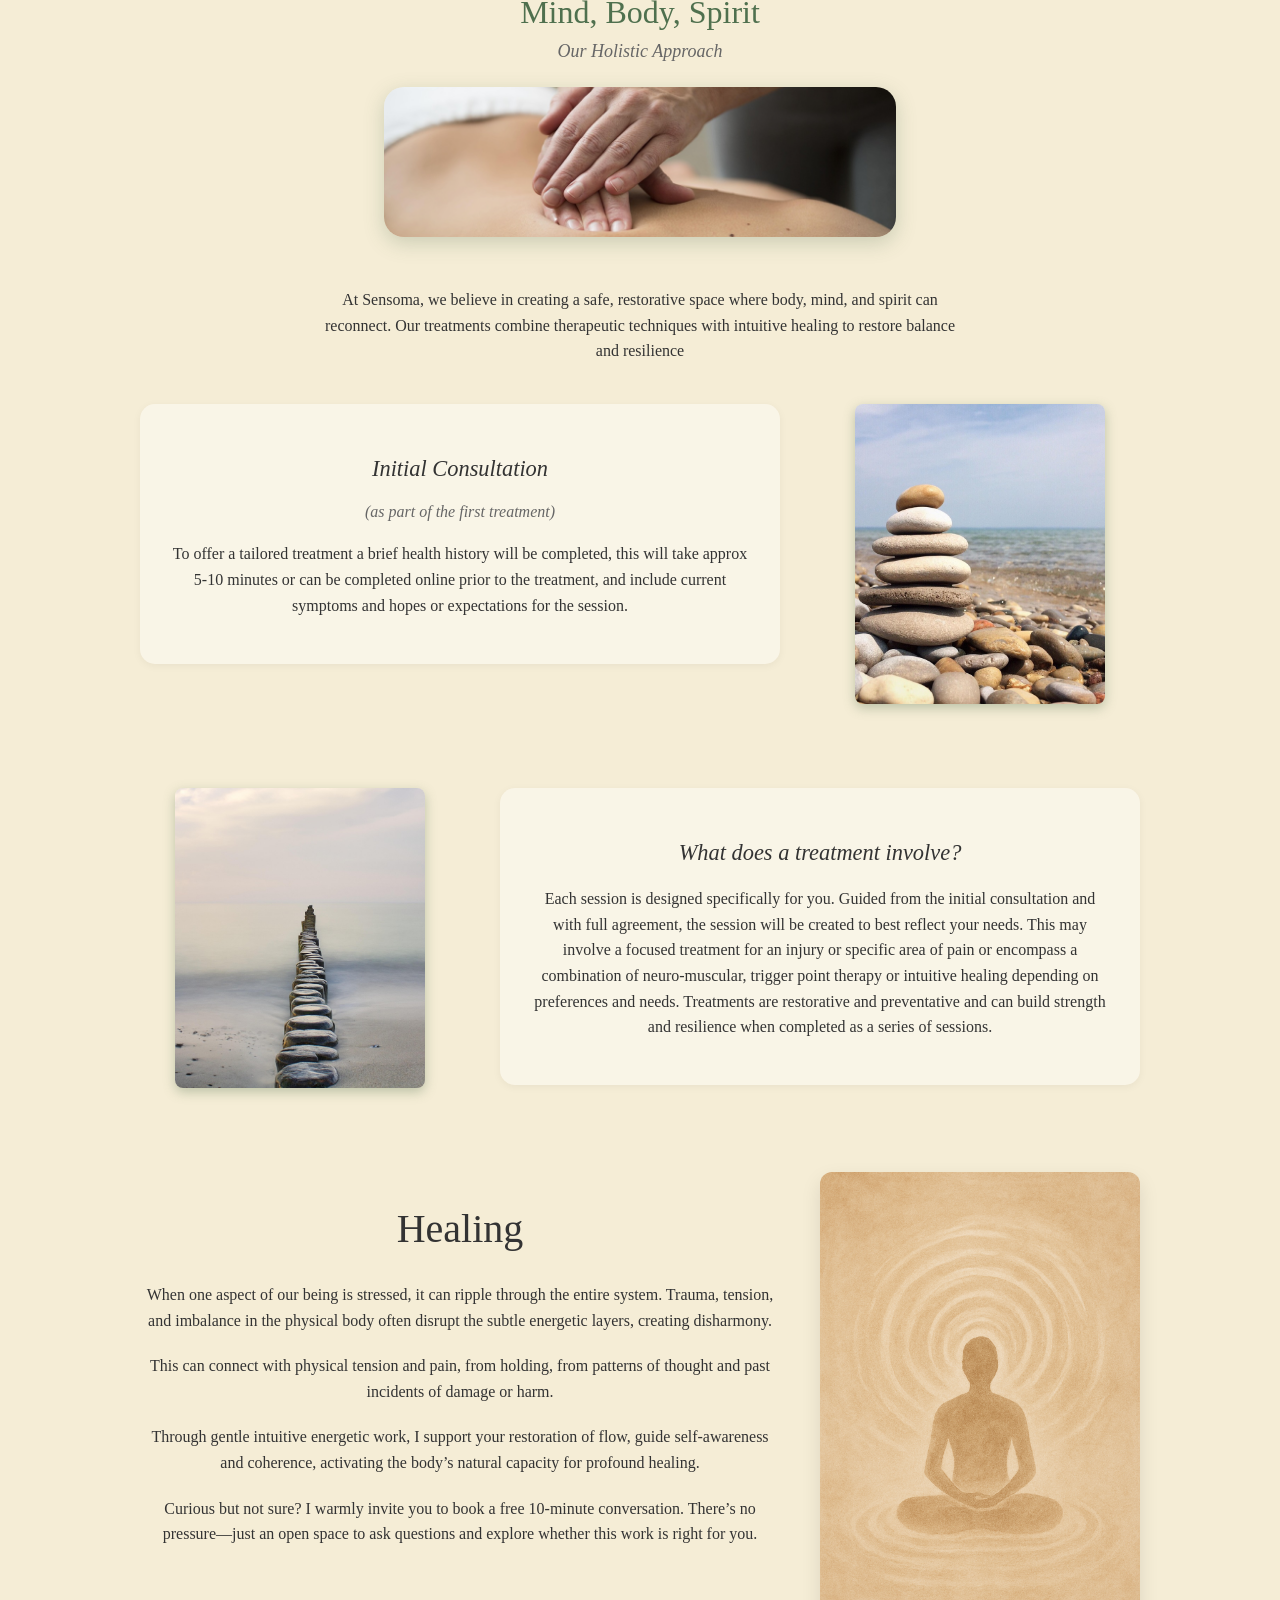
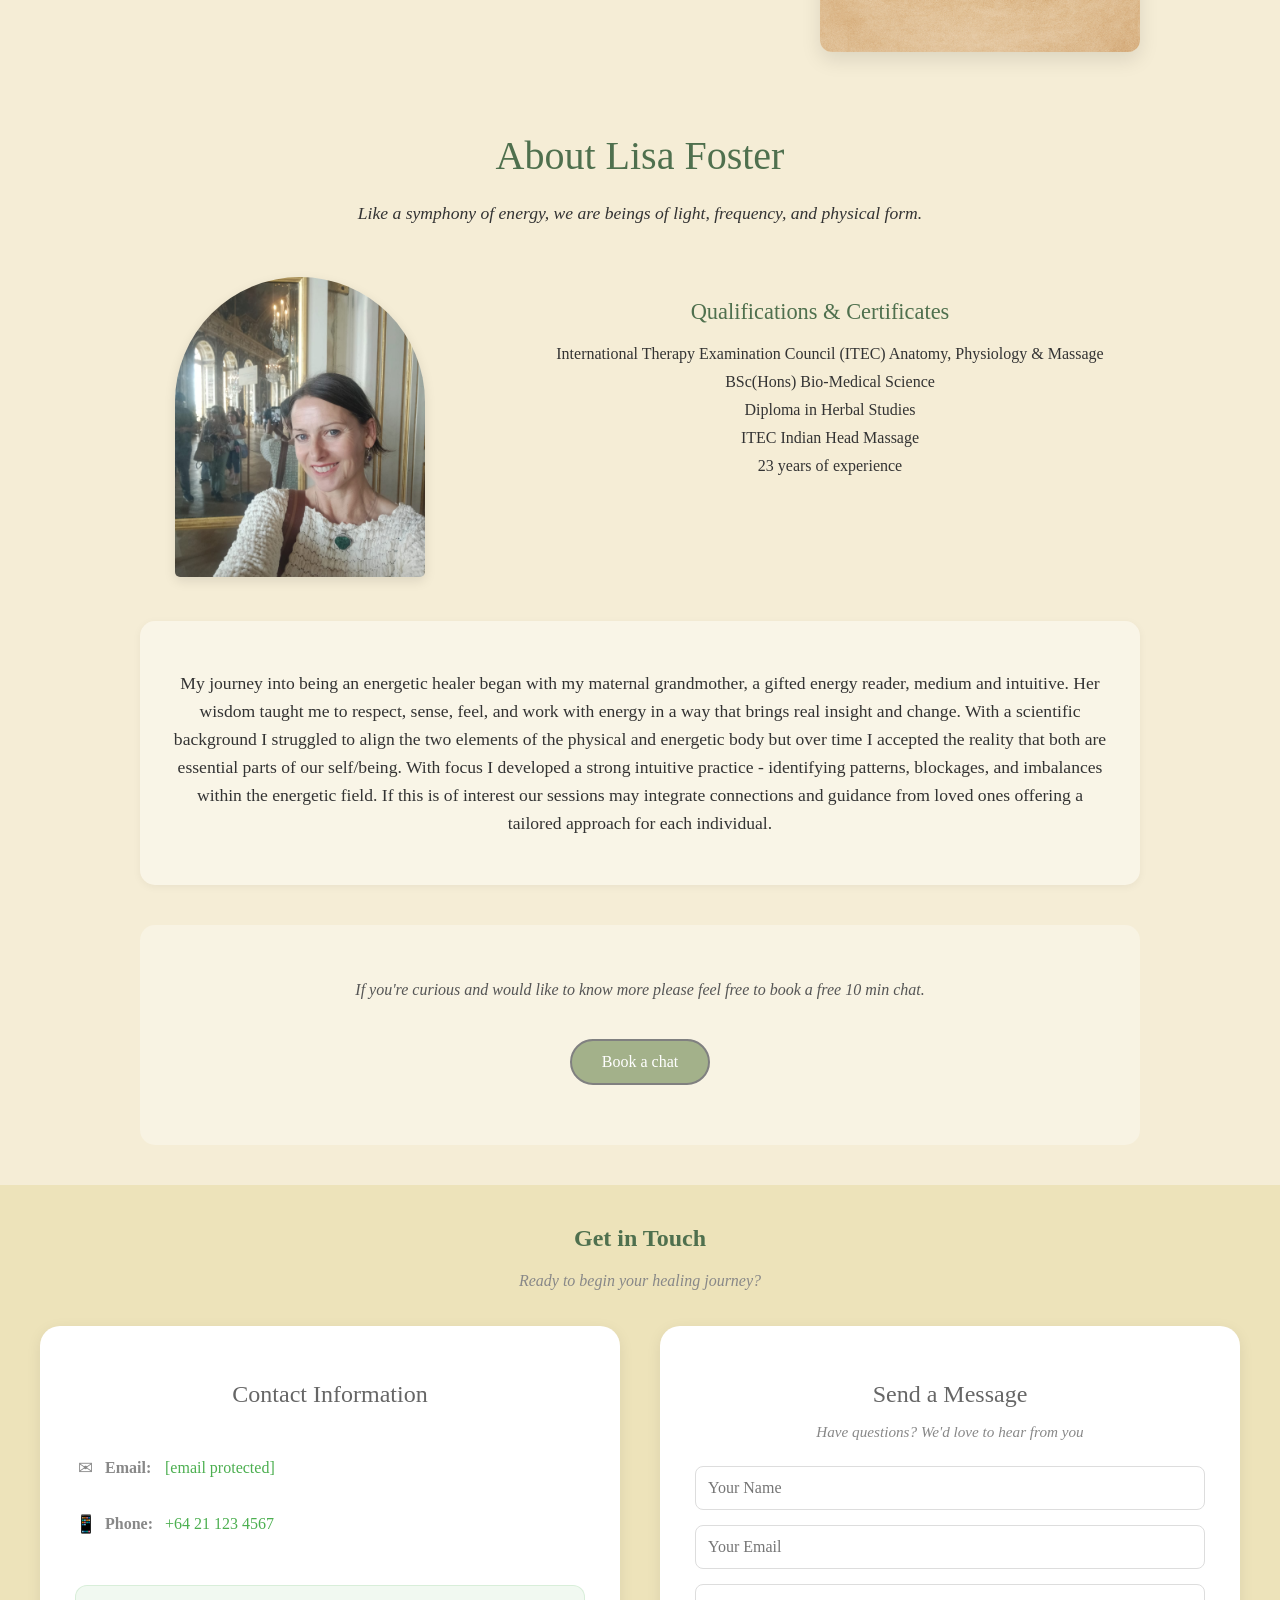
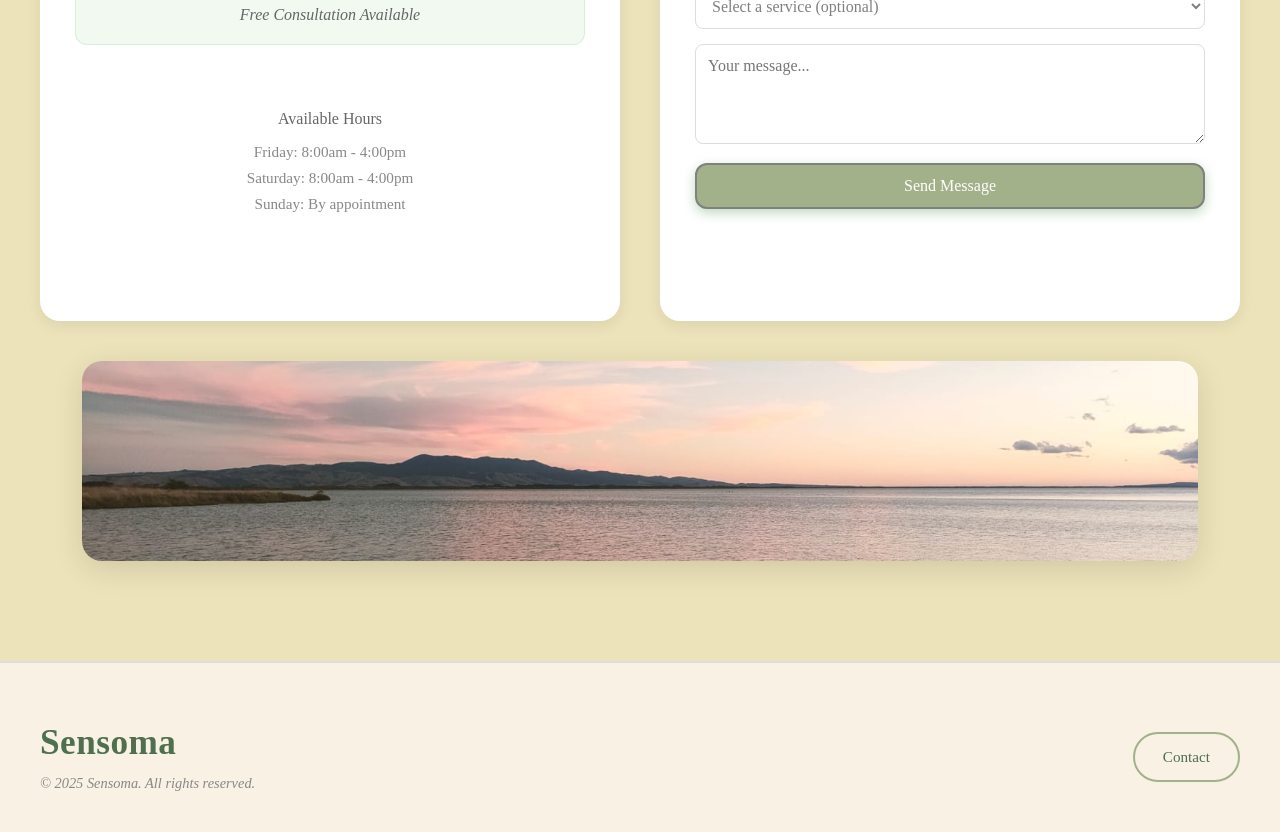
==== commit d09607a2: "changed book system and improved mobile view" ====
--- a/index.html
+++ b/index.html
@@ -9,6 +9,8 @@
   <link rel="icon" type="image/png" href="sensoma-icon.png">
 </head>
 <body>
+
+
 	<div class="navbar">
 		<div class="nav-left">
 			<img src="sensoma-icon.png" alt="navbar left icon">
@@ -35,438 +37,445 @@
 		</div>
 	</div>
 	
-	<section id="home" class="hero-section">
-		<div class="hero-background">
-			<img src="mountains.png" alt="Mountain home page">
-		</div>
-		<div class="hero-overlay">
-		</div>
-		<div class="hero-content">
-
-			<div class="hero-icon-text">
-				<h1>Sensoma</h1>
-				<p>Restore your natural rhythm. Reconnect with your true self.</p>
-				<a href="#book" class="cta-button book-trigger">Book Your Session</a>
-			</div>
-		</div>
+	
+	
+	<div id="page-wrapper">
+	
+		
+		<section id="home" class="hero-section">
+			<div class="hero-background">
+				<img src="mountains.png" alt="Mountain home page">
+			</div>
+			<div class="hero-overlay">
+			</div>
+			<div class="hero-content">
+
+				<div class="hero-icon-text">
+					<h1>Sensoma</h1>
+					<p>Restore your natural rhythm. Reconnect with your true self.</p>
+					<a href="#book" class="cta-button book-trigger">Book Your Session</a>
+				</div>
+			</div>
+			<!--
+			<div class="scroll-down">
+				<img src="down-arrow.png" alt="down header page">
+			</div>
+			-->
+		
+		</section>
+		
+		<div class="hero-extended">
 		<!--
-		<div class="scroll-down">
-			<img src="down-arrow.png" alt="down header page">
-		</div>
+			<div class="hero-extended-arrow">
+				<img src="down-arrow.png" alt="scroll down">
+			</div>
 		-->
-	
-	</section>
-	
-	<div class="hero-extended">
-	<!--
-		<div class="hero-extended-arrow">
-			<img src="down-arrow.png" alt="scroll down">
-		</div>
-	-->
-		<div class="hero-text">
-			<p>Step away from the noise, take time out to reset — release built-up muscle tension, quiet your mind, and restore balance. 
-			</p>
-		</div>
-		<div class="hero-extended-image">
-			<img src="swirl.png" alt="hero extended image">
-		</div>
-		<div class="hero-text-2">
-			<p>Our integrated treatments help you find greater ease, clarity, and presence.
-			</p>
-		</div>
-		
-		<div class="about-more-button">
-			<button>Learn More</button>
-		
-		</div>
+			<div class="hero-text">
+				<p>Step away from the noise, take time out to reset — release built-up muscle tension, quiet your mind, and restore balance. 
+				</p>
+			</div>
+			<div class="hero-extended-image">
+				<img src="swirl.png" alt="hero extended image">
+			</div>
+			<div class="hero-text-2">
+				<p>Our integrated treatments help you find greater ease, clarity, and presence.
+				</p>
+			</div>
+			
+			<div class="about-more-button">
+				<button>Learn More</button>
+			
+			</div>
+		</div>
+		
+		
+		
+		<section id="service" class="section">
+			<div class="services-hero">
+			 <div class="service-header-content">
+				<h1>Services</h1>
+				<p>Massage & Healing</p>
+			</div>
+			</div>
+			
+			<div class="services-container">
+				<!-- Service Card 1 -->
+				<div class="service-card service-1">	
+					<div class="service-card-content">
+						<div class="service-text">
+							<h3 class="service-title">Therapeutic Massage</h3>
+							<div class ="service-subtitle">Deep tissue healing and restoration
+							</div>
+							<div class="service-description">
+								When muscle tension builds, it limits more than just movement — it drains vital energy and affects how you move and feel. With busy lives and constant stress, the nervous system sometimes needs a little help to resettle and realign.
+								Targeted myofascial and neuromuscular techniques help relieve pain, restore mobility, and support lasting balance. Each session is uniquely guided by your body’s needs to release deep-seated tension and ease restriction — leaving you with a renewed sense of flow and equilibrium.
+						
+							</div>
+							<!--
+							<ul class="service-techniques">
+								<li>Trigger Point Therapy for targeted pain relief</li>
+								<li>Neuromuscular Technique for nervous system balance</li>
+								<li>Fascial Release for improved mobility</li>
+								<li>Somatic Therapy for mind-body integration</li>
+							</ul>
+							-->
+						</div>
+				<div class="service-image">
+					<img src="chinese-medicine.jpg" alt="first-service-card-img">
+				</div>
+				</div>
+			</div>
+
+				<!-- Service Card 2 -->
+				<div class="service-card service-2">	
+					<div class="service-card-content">
+						<div class="service-text">
+							<h3 class="service-title">Integrated Healing Massage Session</h3>
+							<div class ="service-subtitle">Holistic mind-body-spirit approach
+							</div>
+							<div class="service-description">
+								Comprehensive healing sessions that integrate massage and bodywork utilising both energetic and physical therapy approaches for deep transformation and healing.
+
+							</div>
+							<!--
+							<ul class="service-techniques">
+								<li>Body-Mind Integration work</li>
+								<li>Intuitive Energy Healing practices</li>
+								<li>Personalized wellness planning</li>
+							</ul>
+							-->
+						</div>
+						<div class="service-image">
+							<img src ="spiral.png" alt="service-card-img-2">
+						</div>
+					</div>
+				</div>
+			
+				<!-- Service Card 3 -->
+				<div class="service-card service-3">	
+					<div class="service-card-content">
+						<div class="service-text">
+							<h3 class="service-title">Focused Intuitive Healing Session </h3>
+							<div class ="service-subtitle">
+							</div>
+							<div class="service-description">
+								Experience a gentle, energetic session that nurtures subtle energies and connects with the spiritual aspects shaping your wellbeing.
+								For those wishing to explore the natural resonance that flows through life and connect with vibrational elements that promote balance and renewal.
+							</div>
+							<!--
+							<ul class="service-techniques">
+								<li>Muscular Holding Pattern Release</li>
+								<li>Tension & Restriction Release techniques</li>
+								<li>Alignment & Flow Restoration</li>
+								<li>Movement re-education and body awareness</li>
+							</ul>
+							-->
+						</div>
+						<div class="service-image">
+							<img src ="ripple.png" alt="service-card-img-3">
+						</div>
+					</div>
+				</div>
+			</div>
+			<div class="service-pricing-footer">
+				<p>All treatments are priced at $160 for a 60-90 minute session</p>
+			</div>
+		
+		<!-- Services- book now button -->
+		<div class="book-now-section">
+			<button class="book-now-btn book-trigger">Book Now</button>
+		</div>
+		</section>
+		
+		<!-- Shouldnt the above be in a section? -->
+		
+		
+
+		
+		<section id="about" class="section large">
+			<div class="section-heading">
+				<h2>Mind, Body, Spirit</h2>
+				<h3>Our Holistic Approach</h3>
+			</div>
+		
+			<div class="about-header">
+				<img src="massage.png" alt="about-header-img">
+				<div class="about-header-text">
+					<p> At Sensoma, we believe in creating a safe, restorative space where body, mind, and spirit can reconnect. Our treatments combine therapeutic techniques with intuitive healing to restore balance and resilience</p>
+				</div>
+			</div>
+			
+			<div class="consultation-section">
+				<div class="consultation-text">
+					<h3>Initial Consultation</h3>
+					<h4>(as part of the first treatment)</h4>
+					<p>
+						To offer a tailored treatment a brief health history will be completed, this will take approx 5-10 minutes or can be completed online prior to the treatment, and include current symptoms and hopes or expectations for the session.
+					</p>
+				</div>
+				<div class="consultation-image">
+					<img src="rock.jpg" alt="consultation.img">
+				</div>
+			</div>
+			
+			<div class="treatment-section">
+				<div class="treatment-image">
+					<img src="groyne.jpg" alt="treatment.img">
+				</div>
+				<div class="treatment-text">
+					<h3>What does a treatment involve?</h3>
+					<p>	
+						Each session is designed specifically for you.
+						Guided from the initial consultation and with full agreement, the session will be created to best reflect your needs. This may involve a focused treatment for an injury or specific area of pain or encompass a combination of neuro-muscular, trigger point therapy or intuitive healing depending on preferences and needs.
+						Treatments are restorative and preventative and can build strength and resilience when completed as a series of sessions.
+					</p>
+				</div>
+			</div>
+			
+			
+			<div class="healing-section">
+				<div class="healing-content">
+					<div class="healing-text">
+						<h2>Healing</h2>
+						<p>
+							When one aspect of our being is stressed, it can ripple through the entire system. Trauma, tension, and imbalance in the physical body often disrupt the subtle energetic layers, creating disharmony.					</p>
+						<p>
+							This can connect with physical tension and pain, from holding, from patterns of thought and past incidents of damage or harm.					</p>
+						<p>
+							Through gentle intuitive energetic work, I support your restoration of flow, guide self-awareness and coherence, activating the body’s natural capacity for profound healing.
+						</p>
+						<p>
+							Curious but not sure?
+							I warmly invite you to book a free 10-minute conversation. There’s no pressure—just an open space to ask questions and explore whether this work is right for you.
+						</p>
+					</div>
+				</div>
+				<div class="healing-image">
+					<img src="meditation-outline.png" alt="healing section image">
+				</div>
+			</div>
+			
+			
+			
+			<div class="about-lisa-section">
+				<div class="lisa-header">
+					<h2>About Lisa Foster</h2>
+					<p>Like a symphony of energy, we are beings of light, frequency, and physical form.
+					</p>
+				</div>
+				
+				
+				<!-- Maybe have about lisa section below contact??
+				idk but maybe too much content here -->
+				<div class="lisa-content">
+					<div class="lisa-image">
+						<img src="lisa-potrait.jpeg" alt="lisa-photo.jpg">
+					</div>
+					<div class="lisa-qualifications">
+						<h3>Qualifications & Certificates</h3>
+						<ul>
+							<li>International Therapy Examination Council (ITEC) Anatomy, Physiology & Massage</li>
+							<li>BSc(Hons) Bio-Medical Science</li>
+							<li>Diploma in Herbal Studies</li>
+							<li>ITEC Indian Head Massage</li>
+							<li>23 years of experience</li>
+						</ul>
+					</div>
+				</div>
+				<div class="lisa-philosophy">
+					<p>My journey into being an energetic healer began with my maternal grandmother, a gifted energy reader, medium and intuitive. Her wisdom taught me to respect, sense, feel, and work with energy in a way that brings real insight and change. With a scientific background I struggled to align the two elements of the physical and energetic body but over time I accepted the reality that both are essential parts of our self/being. With focus I developed a strong intuitive practice - identifying patterns, blockages, and imbalances within the energetic field. If this is of interest our sessions may integrate connections and guidance from loved ones offering a tailored approach for each individual.
+					</p>
+				</div>
+				<div class="consultation-cta">
+					<p><em>If you're curious and would like to know more please feel free to book a free 10 min chat.</em></p>
+					<a href="#book" class="book-chat-btn">Book a chat</a>
+				</div>
+			</div>
+		</section>
+		
+		
+		
+		<!-- CONTACT -->
+		
+		<section id="contact" class="section">
+			<div class="contact-header">
+				<h1>Get in Touch</h1>
+				<p class="contact-subtitle">
+					Ready to begin your healing journey?
+				</p>
+			</div>
+			
+			<div class="contact-two-column">
+				<!-- left column: contact info -->
+				<div class="contact-info-card">
+					<h2 class="contact-info-title">
+						Contact Information
+					</h2>
+				
+					<div class="contact-methods">
+						<div class="contact-item">
+							<span class="contact-icon">✉</span>
+							<span class="contact-label">Email:</span>
+							<a href="/cdn-cgi/l/email-protection#5c30352f3d722f39322f33313d1c3b313d3530723f3331" class="contact-value"><span class="__cf_email__" data-cfemail="670b0e14064914020914080a0627000a060e0b4904080a">[email&#160;protected]</span></a>
+						</div>
+						<div class="contact-item">
+							<span class="contact-icon">📱</span>
+							<span class="contact-label">Phone:</span>
+							<a href="tel:+64211234567" class="contact-value">+64 21 123 4567</a>
+						</div>
+					</div>
+					
+					<div class="free-consultation">
+						<em>Free Consultation Available</em>
+					</div>
+				
+					<div class="hours-display">
+						<h3>Available Hours</h3>
+						<div class="hours-content">
+							<div>Friday: 8:00am - 4:00pm</div>
+							<div>Saturday: 8:00am - 4:00pm</div>
+							<div>Sunday: By appointment</div>
+						</div>
+					</div>
+				</div>
+				
+				<div class="contact-form-card">
+					<h2>Send a Message</h2>
+					<p class="form-subtitle">Have questions? We'd love to hear from you</p>
+					
+					<form id="contact-form-simple">
+						<div class="simple-form-row">
+							<input type="text" name="name" placeholder="Your Name" required>
+						</div>
+						<div class="simple-form-row">
+							<input type="email" name="email" placeholder="Your Email" required>
+						</div>
+						<div class="simple-form-row">
+							<select name="service" class="service-select">
+								<option value="">Select a service (optional)</option>
+								<option value="therapeutic">Therapeutic Massage</option>
+								<option value="integrated">Integrated Healing Session</option>
+								<option value="deep-pattern">Focused Intuitive Healing Session</option>
+								<option value="consultation">Free Consultation</option>
+							</select>
+						</div>
+						<div class="simple-form-row">
+							<textarea name="message" placeholder="Your message..." rows="4" required></textarea>
+						</div>
+						<button type="submit" class="simple-submit-btn">Send Message</button>
+					</form>
+				</div>
+			</div>
+			<div class="contact-hero-image">
+				<img src="crocodile-island.jpg" alt="Peaceful river scene">
+			</div>
+		</section>
 	</div>
 	
 	
 	
-	<section id="service" class="section">
-		<div class="services-hero">
-		 <div class="service-header-content">
-			<h1>Services</h1>
-			<p>Massage & Healing</p>
-		</div>
-		</div>
-		
-		<div class="services-container">
-			<!-- Service Card 1 -->
-			<div class="service-card service-1">	
-				<div class="service-card-content">
-					<div class="service-text">
-						<h3 class="service-title">Therapeutic Massage</h3>
-						<div class ="service-subtitle">Deep tissue healing and restoration
-						</div>
-						<div class="service-description">
-							When muscle tension builds, it limits more than just movement — it drains vital energy and affects how you move and feel. With busy lives and constant stress, the nervous system sometimes needs a little help to resettle and realign.
-							Targeted myofascial and neuromuscular techniques help relieve pain, restore mobility, and support lasting balance. Each session is uniquely guided by your body’s needs to release deep-seated tension and ease restriction — leaving you with a renewed sense of flow and equilibrium.
-					
-						</div>
-						<!--
-						<ul class="service-techniques">
-							<li>Trigger Point Therapy for targeted pain relief</li>
-							<li>Neuromuscular Technique for nervous system balance</li>
-							<li>Fascial Release for improved mobility</li>
-							<li>Somatic Therapy for mind-body integration</li>
-						</ul>
-						-->
-					</div>
-			<div class="service-image">
-				<img src="chinese-medicine.jpg" alt="first-service-card-img">
-			</div>
-			</div>
-		</div>
-
-			<!-- Service Card 2 -->
-			<div class="service-card service-2">	
-				<div class="service-card-content">
-					<div class="service-text">
-						<h3 class="service-title">Integrated Healing Massage Session</h3>
-						<div class ="service-subtitle">Holistic mind-body-spirit approach
-						</div>
-						<div class="service-description">
-							Comprehensive healing sessions that integrate massage and bodywork utilising both energetic and physical therapy approaches for deep transformation and healing.
-
-						</div>
-						<!--
-						<ul class="service-techniques">
-							<li>Body-Mind Integration work</li>
-							<li>Intuitive Energy Healing practices</li>
-							<li>Personalized wellness planning</li>
-						</ul>
-						-->
-					</div>
-					<div class="service-image">
-						<img src ="spiral.png" alt="service-card-img-2">
-					</div>
-				</div>
-			</div>
-		
-		    <!-- Service Card 3 -->
-			<div class="service-card service-3">	
-				<div class="service-card-content">
-					<div class="service-text">
-						<h3 class="service-title">Focused Intuitive Healing Session </h3>
-						<div class ="service-subtitle">
-						</div>
-						<div class="service-description">
-							Experience a gentle, energetic session that nurtures subtle energies and connects with the spiritual aspects shaping your wellbeing.
-							For those wishing to explore the natural resonance that flows through life and connect with vibrational elements that promote balance and renewal.
-						</div>
-						<!--
-						<ul class="service-techniques">
-							<li>Muscular Holding Pattern Release</li>
-							<li>Tension & Restriction Release techniques</li>
-							<li>Alignment & Flow Restoration</li>
-							<li>Movement re-education and body awareness</li>
-						</ul>
-						-->
-					</div>
-					<div class="service-image">
-						<img src ="ripple.png" alt="service-card-img-3">
-					</div>
-				</div>
-			</div>
-		</div>
-		<div class="service-pricing-footer">
-			<p>All treatments are priced at $160 for a 60-90 minute session</p>
-		</div>
-	
-	<!-- Services- book now button -->
-	<div class="book-now-section">
-		<button class="book-now-btn book-trigger">Book Now</button>
-	</div>
-	</section>
-	
-	<!-- Shouldnt the above be in a section? -->
-	
-	
-
-	
-	<section id="about" class="section large">
-		<div class="section-heading">
-			<h2>Mind, Body, Spirit</h2>
-			<h3>Our Holistic Approach</h3>
-		</div>
-	
-		<div class="about-header">
-			<img src="massage.png" alt="about-header-img">
-			<div class="about-header-text">
-				<p> At Sensoma, we believe in creating a safe, restorative space where body, mind, and spirit can reconnect. Our treatments combine therapeutic techniques with intuitive healing to restore balance and resilience</p>
-			</div>
-		</div>
-		
-		<div class="consultation-section">
-			<div class="consultation-text">
-				<h3>Initial Consultation</h3>
-				<h4>(as part of the first treatment)</h4>
-				<p>
-					To offer a tailored treatment a brief health history will be completed, this will take approx 5-10 minutes or can be completed online prior to the treatment, and include current symptoms and hopes or expectations for the session.
-				</p>
-			</div>
-			<div class="consultation-image">
-				<img src="rock.jpg" alt="consultation.img">
-			</div>
-		</div>
-		
-		<div class="treatment-section">
-			<div class="treatment-image">
-				<img src="groyne.jpg" alt="treatment.img">
-			</div>
-			<div class="treatment-text">
-				<h3>What does a treatment involve?</h3>
-				<p>	
-					Each session is designed specifically for you.
-					Guided from the initial consultation and with full agreement, the session will be created to best reflect your needs. This may involve a focused treatment for an injury or specific area of pain or encompass a combination of neuro-muscular, trigger point therapy or intuitive healing depending on preferences and needs.
-					Treatments are restorative and preventative and can build strength and resilience when completed as a series of sessions.
-				</p>
-			</div>
-		</div>
-		
-		
-		<div class="healing-section">
-			<div class="healing-content">
-				<div class="healing-text">
-					<h2>Healing</h2>
-					<p>
-						When one aspect of our being is stressed, it can ripple through the entire system. Trauma, tension, and imbalance in the physical body often disrupt the subtle energetic layers, creating disharmony.					</p>
-			        <p>
-						This can connect with physical tension and pain, from holding, from patterns of thought and past incidents of damage or harm.					</p>
-					<p>
-						Through gentle intuitive energetic work, I support your restoration of flow, guide self-awareness and coherence, activating the body’s natural capacity for profound healing.
+	
+	<!-- Booking Panel -->
+	<div class="booking-overlay">
+		<div class="booking-panel">
+		
+			<div class="booking-sidebar">
+				<img src="singing-bowl.jpg" alt="booking image">
+			</div>
+			
+			<div class="booking-header">
+				<img src="singing-bowl.jpg" alt="Singing bowl" class="booking-header-image">
+				<h2>Book Your Session</h2>
+				<button class="close-booking">&times;</button>
+			</div>
+			<div class="booking-content">
+				<p class="booking-intro">Choose your preferred service and we'll get back to you within 24 hours to confirm your appointment.</p>
+				
+				<form id="booking-form" class="booking-form">
+					<div class="form-group">
+						<label for="booking-name">Full Name *</label>
+						<input type="text" id="booking-name" name="name" required>
+					</div>
+					
+					<div class="form-group">
+						<label for="booking-email">Email *</label>
+						<input type="email" id="booking-email" name="email" required>
+					</div>
+					
+					<div class="form-group">
+						<label for="booking-phone">Phone *</label>
+						<input type="tel" id="booking-phone" name="phone" required>
+					</div>
+					
+					<div class="form-group">
+						<label for="booking-hear">How did you hear about us?</label>
+						<select id="booking-hear" name="hearAbout">
+							<option value="">Select an option...</option>
+							<option value="google">Google Search</option>
+							<option value="friend">Friend Referral</option>
+							<option value="social">Social Media</option>
+							<option value="other">Other</option>
+						</select>
+					</div>
+					
+					<div class="form-group full-width">
+						<label for="booking-service">Service *</label>
+						<select id="booking-service" name="service" required>
+							<option value="">Select a service...</option>
+							<option value="therapeutic">Therapeutic Massage - $160 (60-90 min)</option>
+							<option value="integrated">Integrated Healing Massage Session - $160 (60-90 min)</option>
+							<option value="deep-pattern">Focussed Intuitive Healing Session - $160 (60-90 min)</option>
+							<option value="consultation">Free 10-min Consultation</option>
+						</select>
+					</div>
+					
+					<div class="form-group full-width booking-date-wrapper">
+						<label for="booking-date">Preferred Date *</label>
+						<input type="date" id="booking-date" name="date" required>
+						<small class="booking-date-note">Only Friday, Saturday, Sunday are available</small>
+
+					</div>
+					
+					<div class="form-group">
+						<label for="booking-time">Preferred Time *</label>
+						<select id="booking-time" name="time" required>
+							<option value="">Select a time...</option>
+							<option value="09:00">9:00 AM</option>
+							<option value="10:00">10:00 AM</option>
+							<option value="11:00">11:00 AM</option>
+							<option value="12:00">12:00 PM</option>
+							<option value="13:00">1:00 PM</option>
+							<option value="14:00">2:00 PM</option>
+							<option value="15:00">3:00 PM</option>
+							<option value="16:00">4:00 PM</option>
+						</select>
+					</div>
+					
+					<div class="form-group">
+						<label for="booking-message">Additional Notes (optional)</label>
+						<textarea id="booking-message" name="message" rows="3" placeholder="Any specific concerns or questions?"></textarea>
+					</div>
+					
+					<div class="form-group checkbox-group">
+						<label>
+							<input type="checkbox" id="first-time" name="firstTime">
+							This is my first visit
+						</label>
+					</div>
+					
+					<button type="submit" class="booking-submit-btn">Request Appointment</button>
+					
+					<p class="booking-note">
+						* We'll confirm your appointment within 24 hours via email or phone.
 					</p>
-					<p>
-						Curious but not sure?
-						I warmly invite you to book a free 10-minute conversation. There’s no pressure—just an open space to ask questions and explore whether this work is right for you.
-					</p>
-				</div>
-			</div>
-			<div class="healing-image">
-				<img src="meditation-outline.png" alt="healing section image">
-			</div>
-		</div>
-		
-		
-		
-		<div class="about-lisa-section">
-			<div class="lisa-header">
-				<h2>About Lisa Foster</h2>
-				<p>Like a symphony of energy, we are beings of light, frequency, and physical form.
-				</p>
-			</div>
-			
-			
-			<!-- Maybe have about lisa section below contact??
-			idk but maybe too much content here -->
-			<div class="lisa-content">
-				<div class="lisa-image">
-					<img src="lisa-potrait.jpeg" alt="lisa-photo.jpg">
-				</div>
-				<div class="lisa-qualifications">
-					<h3>Qualifications & Certificates</h3>
-					<ul>
-						<li>International Therapy Examination Council (ITEC) Anatomy, Physiology & Massage</li>
-						<li>BSc(Hons) Bio-Medical Science</li>
-						<li>Diploma in Herbal Studies</li>
-						<li>ITEC Indian Head Massage</li>
-						<li>23 years of experience</li>
-					</ul>
-				</div>
-			</div>
-			<div class="lisa-philosophy">
-				<p>My journey into being an energetic healer began with my maternal grandmother, a gifted energy reader, medium and intuitive. Her wisdom taught me to respect, sense, feel, and work with energy in a way that brings real insight and change. With a scientific background I struggled to align the two elements of the physical and energetic body but over time I accepted the reality that both are essential parts of our self/being. With focus I developed a strong intuitive practice - identifying patterns, blockages, and imbalances within the energetic field. If this is of interest our sessions may integrate connections and guidance from loved ones offering a tailored approach for each individual.
-				</p>
-			</div>
-			<div class="consultation-cta">
-				<p><em>If you're curious and would like to know more please feel free to book a free 10 min chat.</em></p>
-				<a href="#book" class="book-chat-btn">Book a chat</a>
-			</div>
-		</div>
-	</section>
-	
-	
-	
-	<!-- CONTACT -->
-	
-	<section id="contact" class="section">
-		<div class="contact-header">
-			<h1>Get in Touch</h1>
-			<p class="contact-subtitle">
-				Ready to begin your healing journey?
-			</p>
-		</div>
-		
-		<div class="contact-two-column">
-			<!-- left column: contact info -->
-			<div class="contact-info-card">
-				<h2 class="contact-info-title">
-					Contact Information
-				</h2>
-			
-				<div class="contact-methods">
-					<div class="contact-item">
-						<span class="contact-icon">✉</span>
-						<span class="contact-label">Email:</span>
-						<a href="mailto:lisa.sensoma@gmail.com" class="contact-value">lisa.sensoma@gmail.com</a>
-					</div>
-					<div class="contact-item">
-						<span class="contact-icon">📱</span>
-						<span class="contact-label">Phone:</span>
-						<a href="tel:+64211234567" class="contact-value">+64 21 123 4567</a>
-					</div>
-				</div>
-				
-				<div class="free-consultation">
-					<em>Free Consultation Available</em>
-				</div>
-			
-				<div class="hours-display">
-					<h3>Available Hours</h3>
-					<div class="hours-content">
-						<div>Friday: 8:00am - 4:00pm</div>
-						<div>Saturday: 8:00am - 4:00pm</div>
-						<div>Sunday: By appointment</div>
-					</div>
-				</div>
-			</div>
-			
-			<div class="contact-form-card">
-				<h2>Send a Message</h2>
-				<p class="form-subtitle">Have questions? We'd love to hear from you</p>
-				
-				<form id="contact-form-simple">
-					<div class="simple-form-row">
-						<input type="text" name="name" placeholder="Your Name" required>
-					</div>
-					<div class="simple-form-row">
-						<input type="email" name="email" placeholder="Your Email" required>
-					</div>
-					<div class="simple-form-row">
-						<select name="service" class="service-select">
-							<option value="">Select a service (optional)</option>
-							<option value="therapeutic">Therapeutic Massage</option>
-							<option value="integrated">Integrated Healing Session</option>
-							<option value="deep-pattern">Focused Intuitive Healing Session</option>
-							<option value="consultation">Free Consultation</option>
-						</select>
-					</div>
-					<div class="simple-form-row">
-						<textarea name="message" placeholder="Your message..." rows="4" required></textarea>
-					</div>
-					<button type="submit" class="simple-submit-btn">Send Message</button>
 				</form>
-			</div>
-		</div>
-		<div class="contact-hero-image">
-			<img src="crocodile-island.jpg" alt="Peaceful river scene">
-		</div>
-	</section>
-	
-	
-	
-	
-	<!-- Booking Panel -->
-	<div class="booking-overlay"></div>
-	<div class="booking-panel">
-	
-		<div class="booking-sidebar">
-			<img src="singing-bowl.jpg" alt="booking image">
-		</div>
-		
-		<div class="booking-header">
-			<img src="singing-bowl.jpg" alt="Singing bowl" class="booking-header-image">
-			<h2>Book Your Session</h2>
-			<button class="close-booking">&times;</button>
-		</div>
-		<div class="booking-content">
-			<p class="booking-intro">Choose your preferred service and we'll get back to you within 24 hours to confirm your appointment.</p>
-			
-			<form id="booking-form" class="booking-form">
-				<div class="form-group">
-					<label for="booking-name">Full Name *</label>
-					<input type="text" id="booking-name" name="name" required>
-				</div>
-				
-				<div class="form-group">
-					<label for="booking-email">Email *</label>
-					<input type="email" id="booking-email" name="email" required>
-				</div>
-				
-				<div class="form-group">
-					<label for="booking-phone">Phone *</label>
-					<input type="tel" id="booking-phone" name="phone" required>
-				</div>
-				
-				<div class="form-group">
-					<label for="booking-hear">How did you hear about us?</label>
-					<select id="booking-hear" name="hearAbout">
-						<option value="">Select an option...</option>
-						<option value="google">Google Search</option>
-						<option value="friend">Friend Referral</option>
-						<option value="social">Social Media</option>
-						<option value="other">Other</option>
-					</select>
-				</div>
-				
-				<div class="form-group full-width">
-					<label for="booking-service">Service *</label>
-					<select id="booking-service" name="service" required>
-						<option value="">Select a service...</option>
-						<option value="therapeutic">Therapeutic Massage - $160 (60-90 min)</option>
-						<option value="integrated">Integrated Healing Massage Session - $160 (60-90 min)</option>
-						<option value="deep-pattern">Focussed Intuitive Healing Session - $160 (60-90 min)</option>
-						<option value="consultation">Free 10-min Consultation</option>
-					</select>
-				</div>
-				
-				<div class="form-group full-width booking-date-wrapper">
-					<label for="booking-date">Preferred Date *</label>
-					<input type="date" id="booking-date" name="date" required>
-					<small class="booking-date-note">Only Friday, Saturday, Sunday are available</small>
-
-				</div>
-				
-				<div class="form-group">
-					<label for="booking-time">Preferred Time *</label>
-					<select id="booking-time" name="time" required>
-						<option value="">Select a time...</option>
-						<option value="09:00">9:00 AM</option>
-						<option value="10:00">10:00 AM</option>
-						<option value="11:00">11:00 AM</option>
-						<option value="12:00">12:00 PM</option>
-						<option value="13:00">1:00 PM</option>
-						<option value="14:00">2:00 PM</option>
-						<option value="15:00">3:00 PM</option>
-						<option value="16:00">4:00 PM</option>
-					</select>
-				</div>
-				
-				<div class="form-group">
-					<label for="booking-message">Additional Notes (optional)</label>
-					<textarea id="booking-message" name="message" rows="3" placeholder="Any specific concerns or questions?"></textarea>
-				</div>
-				
-				<div class="form-group checkbox-group">
-					<label>
-						<input type="checkbox" id="first-time" name="firstTime">
-						This is my first visit
-					</label>
-				</div>
-				
-				<button type="submit" class="booking-submit-btn">Request Appointment</button>
-				
-				<p class="booking-note">
-					* We'll confirm your appointment within 24 hours via email or phone.
-				</p>
-			</form>
-			
-			<div id="booking-success" class="booking-success" style="display: none;">
-				<div class="success-icon">✓</div>
-				<h3>Booking Request Received!</h3>
-				<p>Thank you for your interest. We'll contact you within 24 hours to confirm your appointment.</p>
-				<button class="close-booking booking-done-btn">Done</button>
+				
+				<div id="booking-success" class="booking-success" style="display: none;">
+					<div class="success-icon">✓</div>
+					<h3>Booking Request Received!</h3>
+					<p>Thank you for your interest. We'll contact you within 24 hours to confirm your appointment.</p>
+					<button class="close-booking booking-done-btn">Done</button>
+				</div>
 			</div>
 		</div>
 	</div>
@@ -481,12 +490,4 @@
 		</div>
 		<div class="footer-right">
 			<a href="#contact" class="footer-link">Contact</a>
-			<a href="#about" class="footer-link">About</a>
-			<a href="#" class="footer-link book-trigger">Book Here</a>
-		</div>
-	</footer>
-	
-	
-	
-</body>
-</html>+			<a href="
--- a/sensoma_main.css
+++ b/sensoma_main.css
@@ -3,6 +3,14 @@
 	margin: 0;
 	font-family: Georgia, serif;
 	overflow-x:hidden;
+	width:100%;
+	position:relative;
+}
+
+#page-wrapper {
+	transition: transform 0.7s cubic-bezier(0.645, 0.045, 0.355, 1);
+    width: 100%;
+    position: relative;
 }
 
 /* Secondary colour = #4F704E */
@@ -448,36 +456,40 @@
 
 @media (max-width: 768px) {
     .navbar {
-        height: 80px;
-        padding: 0 20px;
+        height: 70px;
+        padding: 0 15px;
     }
     
     .nav-left {
-        left: 20px;
-        max-width: 150px;
+        left: 15px;
+        max-width: 120px;
     }
     
     .nav-left img {
-        width: 60%;
+        width: 70%;
     }
     
     .hamburger {
         display: flex;
+        padding: 15px;
+        right: 10px;
     }
     
     .nav-center {
         position: fixed;
-        top: 80px;
+        top: 70px;
         left: 0;
         width: 100%;
+        height: calc(100vh - 70px);
         background-color: #F9F1E4;
         flex-direction: column;
         gap: 0;
-        padding: 20px 0;
+        padding: 0;
         transform: translateX(-100%);
         transition: transform 0.3s ease;
         border-bottom: 2px solid grey;
         box-shadow: 0 4px 10px rgba(0, 0, 0, 0.1);
+        overflow-y: auto;
     }
     
     .nav-center.active {
@@ -489,6 +501,7 @@
         gap: 0;
         width: 100%;
         align-items: center;
+        padding: 20px 0;
     }
     
     .nav-links .brand-link {
@@ -496,8 +509,10 @@
         height: auto;
         padding: 20px;
         border-radius: 0;
-        font-size: 24px;
+        font-size: 26px;
         text-align: center;
+        margin-bottom: 10px;
+        border-bottom: 1px solid rgba(163, 177, 138, 0.2);
     }
     
     .nav-links a {
@@ -507,10 +522,12 @@
         border-radius: 0;
         text-align: center;
         font-size: 18px;
+        border-bottom: 1px solid rgba(163, 177, 138, 0.1);
     }
     
-    .nav-links a:hover {
-        background: rgba(163, 177, 138, 0.1);
+    .nav-links a:hover,
+    .nav-links a:active {
+        background: rgba(163, 177, 138, 0.15);
     }
     
     /* Hide separators */
@@ -532,26 +549,34 @@
     
     /* Adjust hero section for mobile navbar */
     .hero-section {
-        margin-top: 100px;
-        height: 50vh;
-        min-height: 400px;
+        margin-top: 90px;
+        height: 60vh;
+        min-height: 450px;
     }
     
     .hero-content {
-        max-width: 90%;
-        padding: 1rem;
+        max-width: 95%;
+        padding: 1rem 0.5rem;
     }
     
     .hero-icon-text {
-        padding: 15px 30px;
+        padding: 20px 25px;
     }
     
     .hero-icon-text h1 {
-        font-size: 32px;
+        font-size: 28px;
+        margin-bottom: 10px;
     }
     
     .hero-icon-text p {
-        font-size: 14px;
+        font-size: 15px;
+        line-height: 1.5;
+    }
+    
+    .cta-button {
+        padding: 14px 28px;
+        font-size: 1rem;
+        margin-top: 15px;
     }
 }
 
@@ -563,22 +588,28 @@
 @media (max-width: 768px) {
     /* Show mobile book link in hamburger menu */
     .mobile-book {
-        display: block;
-        width: 100%;
+        display: flex !important;
+        width: calc(100% - 40px);
         height: auto;
-        padding: 18px 20px;
-        border-radius: 0;
+        padding: 16px 20px;
+        margin: 20px 20px 10px 20px;
+        border-radius: 12px;
         text-align: center;
         font-size: 18px;
-        background: #A3B18A;
+        background: linear-gradient(135deg, #A3B18A 0%, #8fa076 100%);
         color: white;
-        font-weight: bold;
-        margin-top: 10px;
-        border-top: 1px solid rgba(163, 177, 138, 0.3);
+        font-weight: 600;
+        border: none;
+        box-shadow: 0 4px 12px rgba(163, 177, 138, 0.4);
+        justify-content: center;
+        align-items: center;
     }
     
-    .mobile-book:hover {
-        background: #8fa076;
+    .mobile-book:hover,
+    .mobile-book:active {
+        background: linear-gradient(135deg, #8fa076 0%, #7d8e68 100%);
+        transform: translateY(-1px);
+        box-shadow: 0 6px 16px rgba(163, 177, 138, 0.5);
     }
 }
 
@@ -705,8 +736,8 @@
 	.hero-extended {
 		grid-template-columns: 1fr;
 		text-align: center;
-		padding: 40px 20px 30px 20px;
-		gap: 30px;
+		padding: 50px 25px 40px 25px;
+		gap: 35px;
 	}
 	
 	/* Hide down arrow on mobile */
@@ -718,41 +749,44 @@
 	.hero-text {
 		order: 1;
 		text-align: center;
-		padding: 0 15px;
-		font-size: 18px;
-		line-height: 1.6;
+		padding: 0 10px;
+		font-size: 19px;
+		line-height: 1.7;
+		color: #555;
 	}
 	
 	/* Image in the middle */
 	.hero-extended-image {
 		order: 2;
-		margin: 20px 0;
+		margin: 15px 0;
 	}
 	
 	.hero-extended-image img {
-		width: 60%;
-		max-width: 200px;
+		width: 50%;
+		max-width: 180px;
 	}
 	
 	/* Second text block */
 	.hero-text-2 {
 		order: 3;
 		text-align: center;
-		padding: 0 15px;
-		font-size: 18px;
-		line-height: 1.6;
+		padding: 0 10px;
+		font-size: 19px;
+		line-height: 1.7;
+		color: #555;
 	}
 	
 	/* Button at the bottom */
 	.about-more-button {
 		order: 4;
-		margin-top: 10px;
+		margin-top: 15px;
 	}
 	
 	.about-more-button button {
-		padding: 15px 30px;
-		font-size: 15px;
+		padding: 16px 32px;
+		font-size: 16px;
 		width: auto;
+		min-width: 200px;
 	}
 }
 
@@ -952,7 +986,9 @@
 .treatment-image img {
     width: 100%;
     max-width: 250px;
-    height: auto;
+    height: 100%;
+	min-height:300px;
+	object-fit:cover;
     border-radius: 8px;
     box-shadow: 0 4px 12px rgba(79, 112, 78, 0.35);
 	transition: transform 0.3s ease, box-shadow 0.3s ease;
@@ -1527,39 +1563,94 @@
 /* Mobile Responsive */
 @media (max-width: 768px) {
   .services-hero {
-	height: 200px;
-	margin-bottom: 40px;
-  }
-  
-  .services-header-content {
-	padding: 25px 30px;
-  }
-  
-  .services-header-content h1 {
-	font-size: 2.5rem;
+	height: 220px;
+	margin-bottom: 50px;
+	border-radius: 15px;
+  }
+  
+  .services-hero::before {
+	width: 85%;
+	height: 70%;
+  }
+  
+  .service-header-content {
+	padding: 20px 25px;
+  }
+  
+  .service-header-content h1 {
+	font-size: 2.2rem;
+	margin-bottom: 8px;
+  }
+  
+  .service-header-content p {
+	font-size: 1rem;
+  }
+  
+  .services-container {
+	padding: 0 15px;
+  }
+  
+  .service-card {
+	margin-bottom: 35px;
+	border-radius: 20px;
   }
   
   .service-card-content,
   .service-card:nth-child(even) .service-card-content {
 	grid-template-columns: 1fr;
+	gap: 0;
   }
   
   .service-text,
   .service-card:nth-child(even) .service-text {
 	order: 1;
-	padding: 30px 25px 15px 25px;
+	padding: 30px 25px 20px 25px;
+  }
+  
+  .service-title {
+	font-size: 1.6rem;
+	margin-bottom: 8px;
+  }
+  
+  .service-subtitle {
+	font-size: 1rem;
+	margin-bottom: 15px;
+  }
+  
+  .service-description {
+	font-size: 0.95rem;
+	line-height: 1.7;
   }
   
   .service-image,
   .service-card:nth-child(even) .service-image {
 	order: 2;
-	height: 180px;
+	height: 200px;
+	border-radius: 0 0 20px 20px;
+  }
+  
+  .service-image img {
+	border-radius: 0 0 20px 20px;
   }
   
   .service-meta {
 	flex-direction: column;
 	align-items: flex-start;
 	gap: 10px;
+  }
+  
+  .service-pricing-footer {
+	padding: 25px 20px;
+	font-size: 1rem;
+  }
+  
+  .book-now-section {
+	padding: 30px 20px 50px;
+  }
+  
+  .book-now-btn {
+	padding: 16px 40px;
+	font-size: 1.05rem;
   }
 }
 
@@ -1838,17 +1929,90 @@
 
 /* Mobile responsive - stack on smaller screens */
 @media (max-width: 768px) {
+	.contact-header h1 {
+		font-size: 2.2rem;
+		margin-bottom: 10px;
+	}
+	
+	.contact-subtitle {
+		font-size: 1.05rem;
+	}
+	
 	.contact-two-column {
 		grid-template-columns: 1fr;
-		gap: 30px;
+		gap: 25px;
+		padding: 0 15px;
+	}
+	
+	.contact-info-card {
+		padding: 30px 25px;
+		border-radius: 18px;
+	}
+	
+	.contact-info-title {
+		font-size: 1.4rem;
+		margin-bottom: 20px;
 	}
 	
 	.contact-item {
-		padding: 8px 0;
+		padding: 12px 0;
+		font-size: 0.95rem;
+	}
+	
+	.contact-icon {
+		font-size: 1.2rem;
 	}
 	
 	.hours-display {
-		padding: 15px;
+		padding: 20px;
+		margin-top: 20px;
+	}
+	
+	.hours-display h3 {
+		font-size: 1.1rem;
+		margin-bottom: 12px;
+	}
+	
+	.hours-content {
+		font-size: 0.95rem;
+		line-height: 1.8;
+	}
+	
+	.contact-form-card {
+		padding: 30px 25px;
+		border-radius: 18px;
+	}
+	
+	.contact-form-card h2 {
+		font-size: 1.4rem;
+		margin-bottom: 8px;
+	}
+	
+	.form-subtitle {
+		font-size: 0.95rem;
+		margin-bottom: 20px;
+	}
+	
+	#contact-form-simple input,
+	#contact-form-simple select,
+	#contact-form-simple textarea {
+		font-size: 16px; /* Prevents zoom on iOS */
+		padding: 14px;
+	}
+	
+	.simple-submit-btn {
+		padding: 16px 30px;
+		font-size: 1.05rem;
+	}
+	
+	.contact-hero-image {
+		margin: 30px 0 40px 0;
+	}
+	
+	.contact-hero-image img {
+		width: 95%;
+		height: 180px;
+		border-radius: 15px;
 	}
 }
 
@@ -1859,40 +2023,50 @@
 */
 
 .booking-overlay {
-	position:fixed;
-	top:0;
-	left:0;
-	width:100%;
-	height:100vh;
-	background: rgba(0, 0, 0, 0.6);
-	z-index: 2200;
-	pointer-events:none;
-	opacity: 0;
-	visibility:hidden;
-	transition: all 0.3s ease;
-}
-
-.booking-overlay.active {
+    position: fixed;
+    top: 0;
+    left: 0;
+    width: 100%;
+    height: 100vh;
+    z-index: 2200;
+    pointer-events: none;
+    background: transparent;
+    opacity: 0;
+    visibility: hidden;
+    transition: opacity 0.3s ease, visibility 0.3s ease;
+}
+
+body.booking-open .booking-overlay {
 	opacity: 1;
-	visibility:visible;
-	pointer-events:auto;
+	visibility: visible;
+	pointer-events: auto;
 }
 
 .booking-panel {
-	position:fixed;
-	top:0;
-	right:0;
-	width:70%;
-	max-width:1000px;
-	height:100vh;
-	background: #F9F1E4;
-	z-index: 2300;
-	transform: translateX(100%);
-	transition: transform 0.4s cubic-bezier(0.4, 0, 0.2, 1);
-	box-shadow: -5px 0 20px rgba(0, 0, 0, 0.2);
-	overflow-y: auto;
-	display:flex;
-	flex-direction: column;
+    position: fixed;
+    top: 0;
+    right: -100%; /* Hidden to the right */
+    width: 100%;
+    height: 100vh;
+    background: #F9F1E4;
+    z-index: 2000; /* Just below the navbar (which is usually 3000) */
+    transition: transform 0.7s cubic-bezier(0.645, 0.045, 0.355, 1);
+    overflow-y: auto;
+    pointer-events: auto; /* Ensures you can click things! */
+    display: flex;
+    flex-direction: column;
+}
+
+body.booking-open #page-wrapper {
+    transform: translateX(-100%); /* Move site left */
+}
+
+body.booking-open .booking-panel {
+    transform: translateX(-100%); /* Move panel left into the screen */
+}
+
+body.booking-open .navbar {
+    z-index: 3000; /* Ensure navbar stays on top of booking panel */
 }
 
 .booking-sidebar {
@@ -2126,21 +2300,16 @@
 		width: 100%;
 	}
 	
-	.booking-form {
-		grid-template-columns: 1fr;
-		padding: 20px;
-	}
-	
-	.booking-content {
-		padding: 20px 20px 40px 20px;
-	}
-	
 	.booking-header {
-		padding: 15px 20px;
+		padding: 18px 20px;
+		flex-wrap: wrap;
+		justify-content: center;
+		gap: 10px;
 	}
 	
 	.booking-header h2 {
-		font-size: 1.3rem;
+		font-size: 1.4rem;
+		text-align: center;
 	}
 	
 	.booking-header-image {
@@ -2149,17 +2318,86 @@
 	}
 	
 	.close-booking {
-		width: 32px;
-		height: 32px;
-		font-size: 20px;
-		top: 15px;
-		right: 15px;
+		width: 34px;
+		height: 34px;
+		font-size: 22px;
+		top: 18px;
+		right: 18px;
+	}
+	
+	.booking-content {
+		padding: 25px 20px 40px 20px;
 	}
 	
 	.booking-intro {
-		font-size: 0.9rem;
-		padding: 12px 15px;
-		margin-bottom: 20px;
+		font-size: 0.95rem;
+		padding: 16px 18px;
+		margin-bottom: 25px;
+	}
+	
+	.booking-form {
+		grid-template-columns: 1fr;
+		padding: 25px 20px;
+		gap: 18px;
+	}
+	
+	.form-group label {
+		font-size: 0.95rem;
+		margin-bottom: 8px;
+	}
+	
+	.form-group input,
+	.form-group select,
+	.form-group textarea {
+		font-size: 16px; /* Prevents iOS zoom */
+		padding: 14px;
+		border-radius: 10px;
+	}
+	
+	.form-group textarea {
+		min-height: 100px;
+	}
+	
+	.booking-submit-btn {
+		padding: 16px 30px;
+		font-size: 1.05rem;
+		margin-top: 15px;
+	}
+	
+	.booking-note {
+		font-size: 0.85rem;
+		line-height: 1.5;
+		margin-top: 15px;
+	}
+	
+	.booking-date-note {
+		font-size: 0.8rem;
+		margin-top: 6px;
+	}
+	
+	/* Success message */
+	.booking-success {
+		padding: 30px 20px;
+	}
+	
+	.success-icon {
+		font-size: 3rem;
+		margin-bottom: 15px;
+	}
+	
+	.booking-success h3 {
+		font-size: 1.3rem;
+		margin-bottom: 12px;
+	}
+	
+	.booking-success p {
+		font-size: 0.95rem;
+		line-height: 1.6;
+	}
+	
+	.booking-done-btn {
+		margin-top: 20px;
+		padding: 14px 30px;
 	}
 }
 	
@@ -2352,22 +2590,164 @@
 
 /* About section mobile fix */
 @media (max-width: 768px) {
+  .section-heading {
+	margin-bottom: 30px;
+	padding: 0 20px;
+  }
+  
+  .section-heading h2 {
+	font-size: 2rem;
+  }
+  
+  .section-heading h3 {
+	font-size: 1.05rem;
+	margin-top: 8px;
+  }
+  
   .about-header {
     display: flex;
-    flex-direction: column; /* stack text under image */
+    flex-direction: column;
     align-items: center;
-    gap: 1rem;
-    padding: 0 1rem; /* prevent horizontal overflow */
+    gap: 1.5rem;
+    padding: 0 20px;
+	margin-bottom: 50px;
   }
 
   .about-header img {
     width: 100%;
-    max-width: 300px; /* prevent image from being too large */
+    max-width: 280px;
     height: auto;
+	border-radius: 18px;
   }
 
   .about-header-text {
     width: 100%;
     text-align: center;
-  }
-}
+	margin-top: 10px;
+  }
+  
+  .about-header-text p {
+	font-size: 1rem;
+	line-height: 1.7;
+	padding: 0 5px;
+  }
+  
+  .consultation-section,
+  .treatment-section {
+	padding: 0 20px;
+	margin-bottom: 40px;
+  }
+  
+  .consultation-section h3,
+  .treatment-section h3 {
+	font-size: 1.5rem;
+	margin-bottom: 10px;
+  }
+  
+  .consultation-section h4 {
+	font-size: 0.95rem;
+	margin-bottom: 15px;
+  }
+  
+  .consultation-section p,
+  .treatment-section p {
+	font-size: 0.95rem;
+	line-height: 1.7;
+  }
+  
+  .consultation-image img,
+  .treatment-image img {
+	border-radius: 15px;
+	max-width: 100%;
+  }
+  
+  .lisa-header h2 {
+	font-size: 1.8rem;
+	padding: 0 20px;
+  }
+  
+  .lisa-content {
+	padding: 0 20px;
+  }
+  
+  .lisa-image img {
+	max-width: 250px;
+	border-radius: 15px;
+  }
+  
+  .lisa-qualifications h3 {
+	font-size: 1.3rem;
+	margin-bottom: 15px;
+  }
+  
+  .lisa-qualifications ul {
+	font-size: 0.95rem;
+	line-height: 1.8;
+  }
+  
+  .lisa-philosophy {
+	padding: 0 20px;
+  }
+  
+  .lisa-philosophy p {
+	font-size: 0.95rem;
+	line-height: 1.7;
+  }
+  
+  .consultation-cta {
+	padding: 0 20px;
+	margin-top: 30px;
+  }
+  
+  .consultation-cta p {
+	font-size: 1rem;
+	margin-bottom: 15px;
+  }
+  
+  .book-chat-btn {
+	padding: 14px 30px;
+	font-size: 1rem;
+  }
+}
+
+/* ===================================
+   GENERAL MOBILE IMPROVEMENTS
+   =================================== */
+
+@media (max-width: 768px) {
+	/* Better touch targets for all buttons */
+	button,
+	.cta-button,
+	.book-now-btn,
+	a[class*="btn"] {
+		min-height: 44px; /* iOS recommended touch target */
+		min-width: 44px;
+	}
+	
+	/* Prevent text from being too small */
+	body {
+		font-size: 16px;
+		-webkit-text-size-adjust: 100%;
+	}
+	
+	/* Better spacing for sections */
+	.section {
+		padding: 80px 15px 40px;
+	}
+	
+	.section.large {
+		padding: 80px 15px 40px;
+	}
+	
+	/* Improve readability */
+	p {
+		max-width: 100%;
+		word-wrap: break-word;
+	}
+	
+	/* Smooth scrolling on mobile */
+	html {
+		scroll-behavior: smooth;
+		-webkit-overflow-scrolling: touch;
+	}
+}
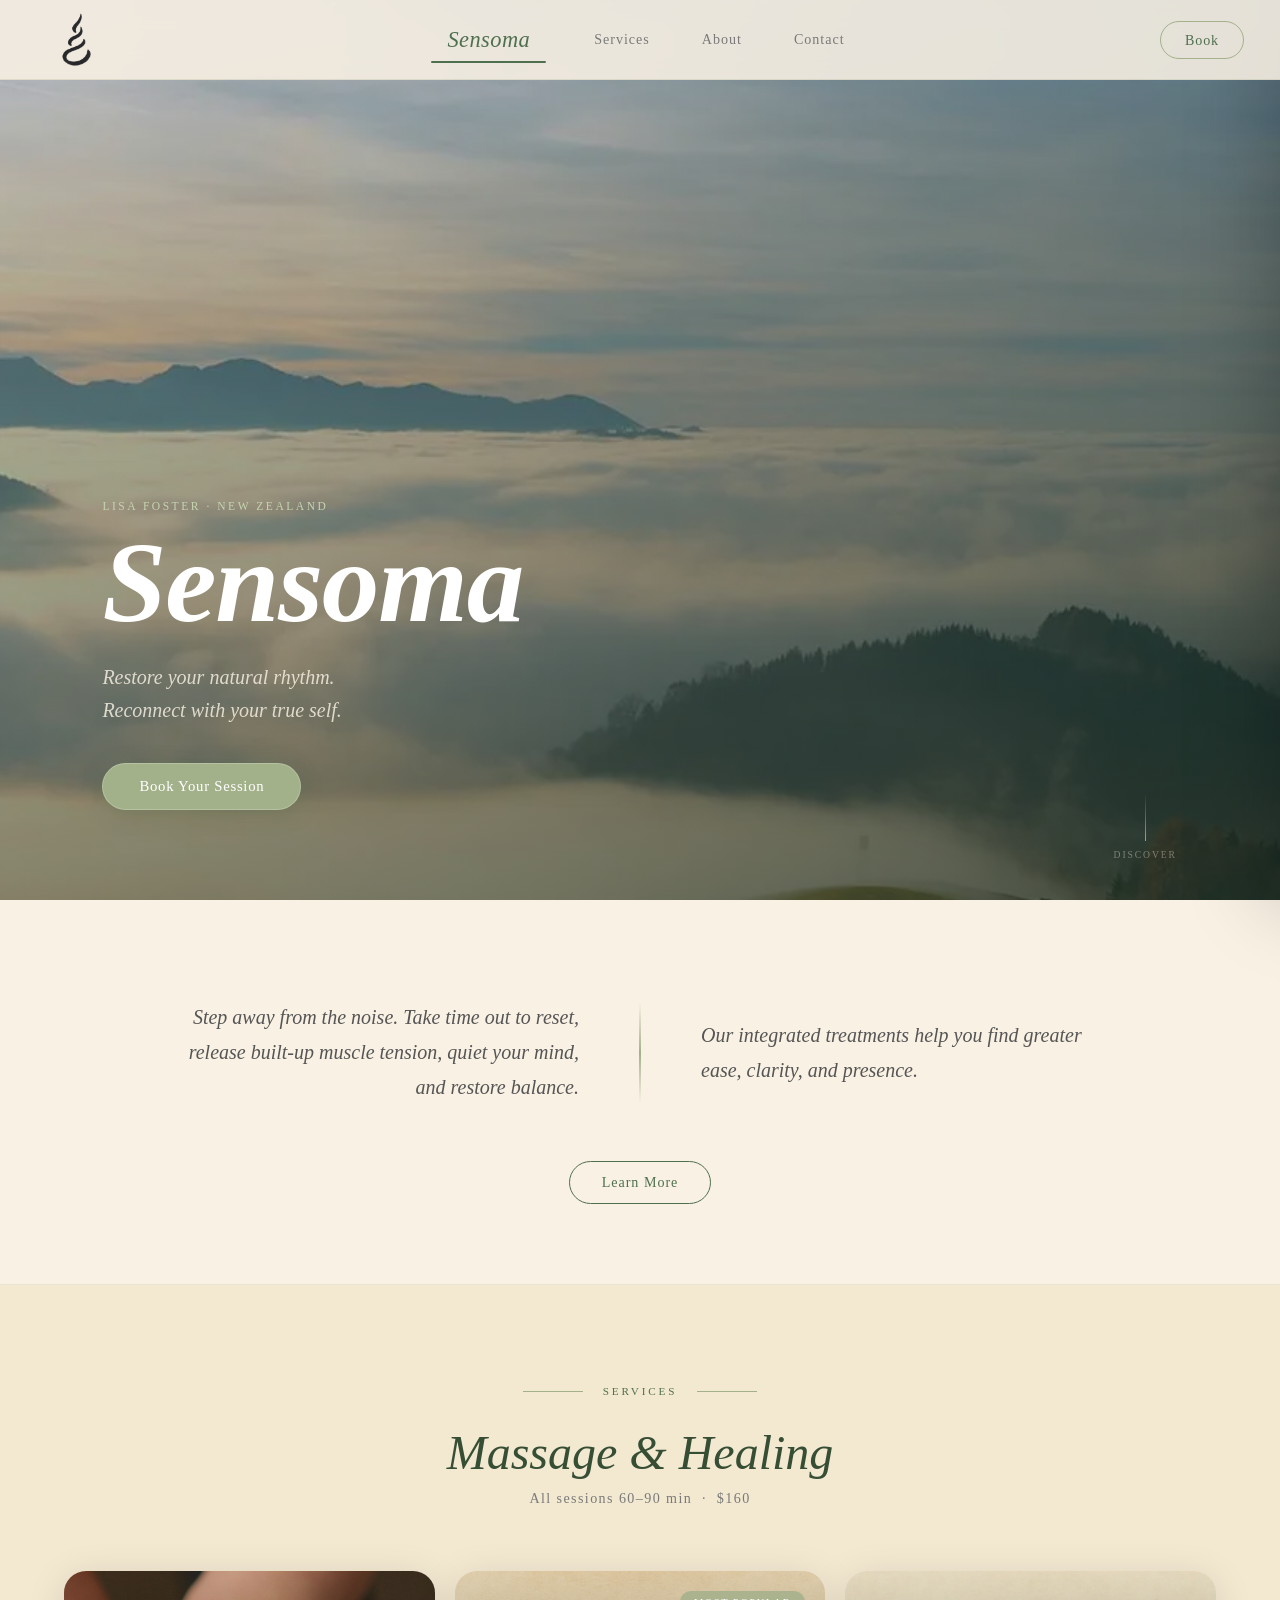
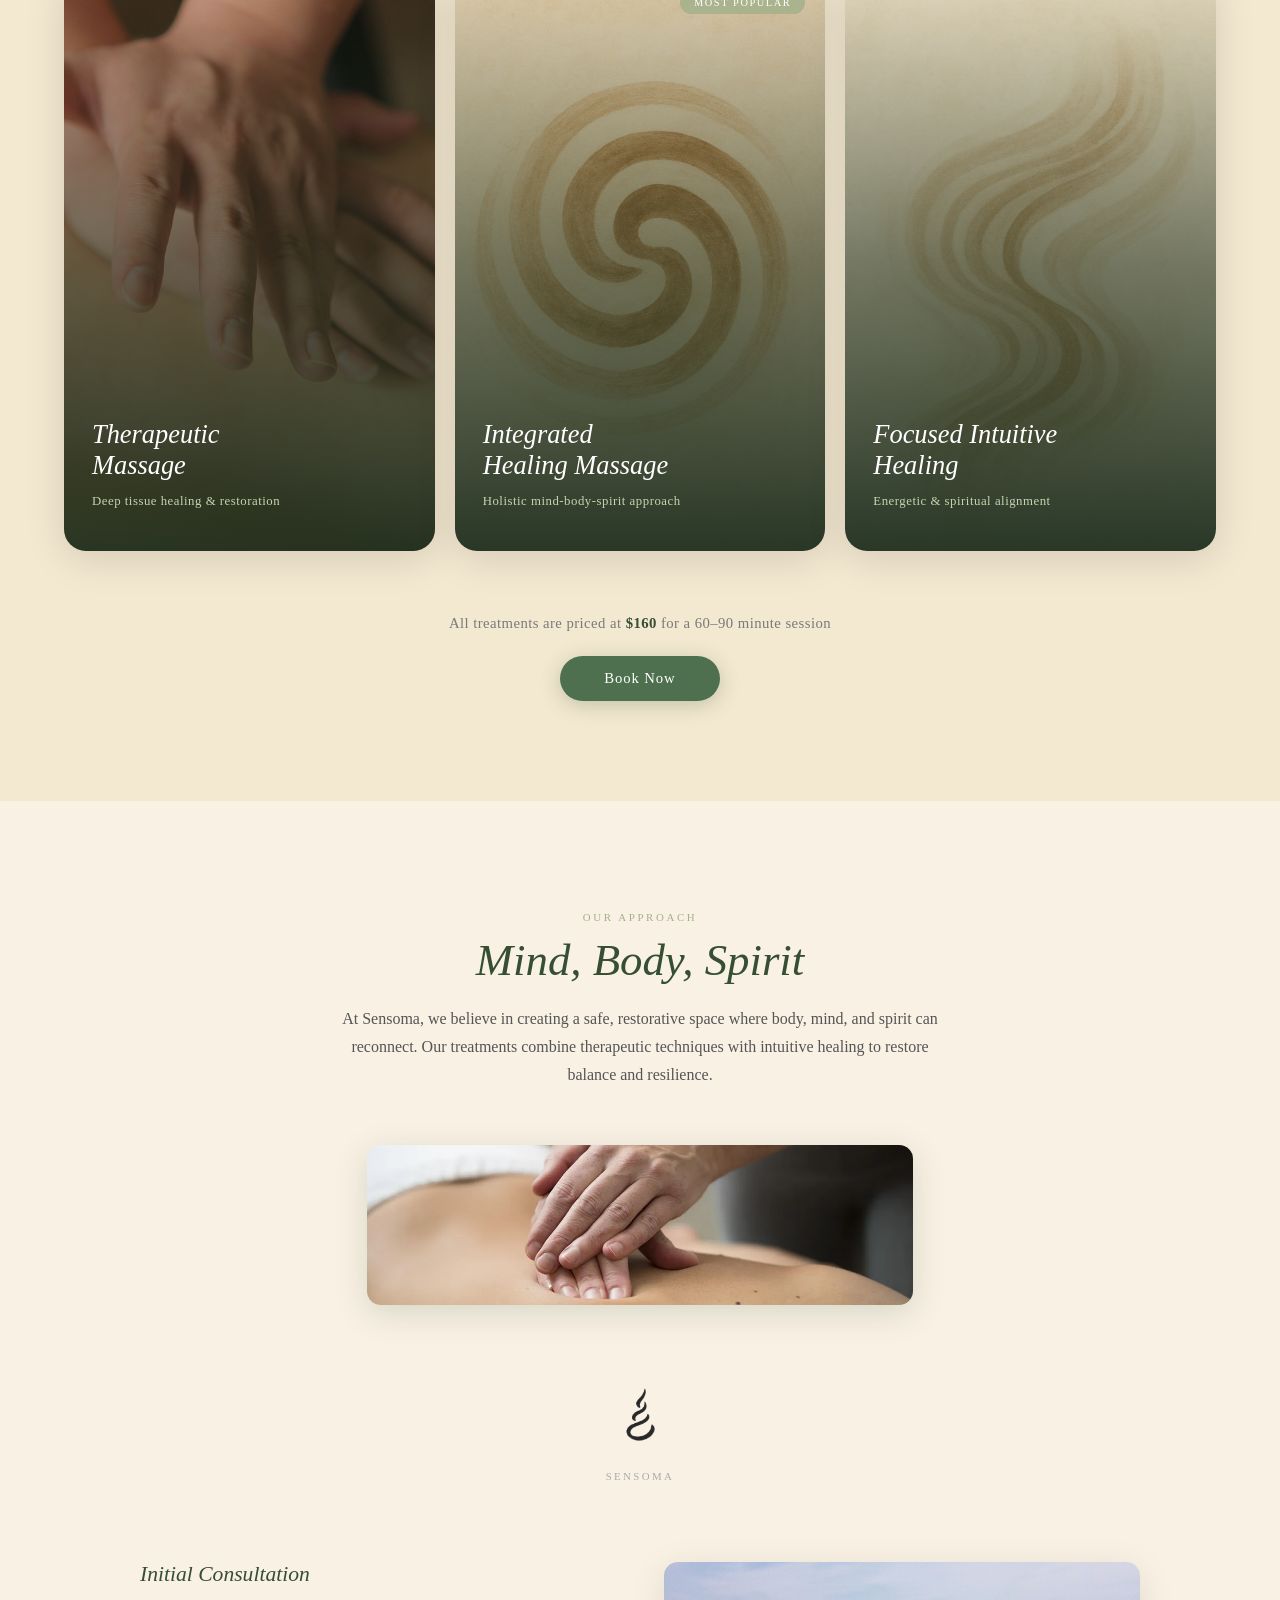
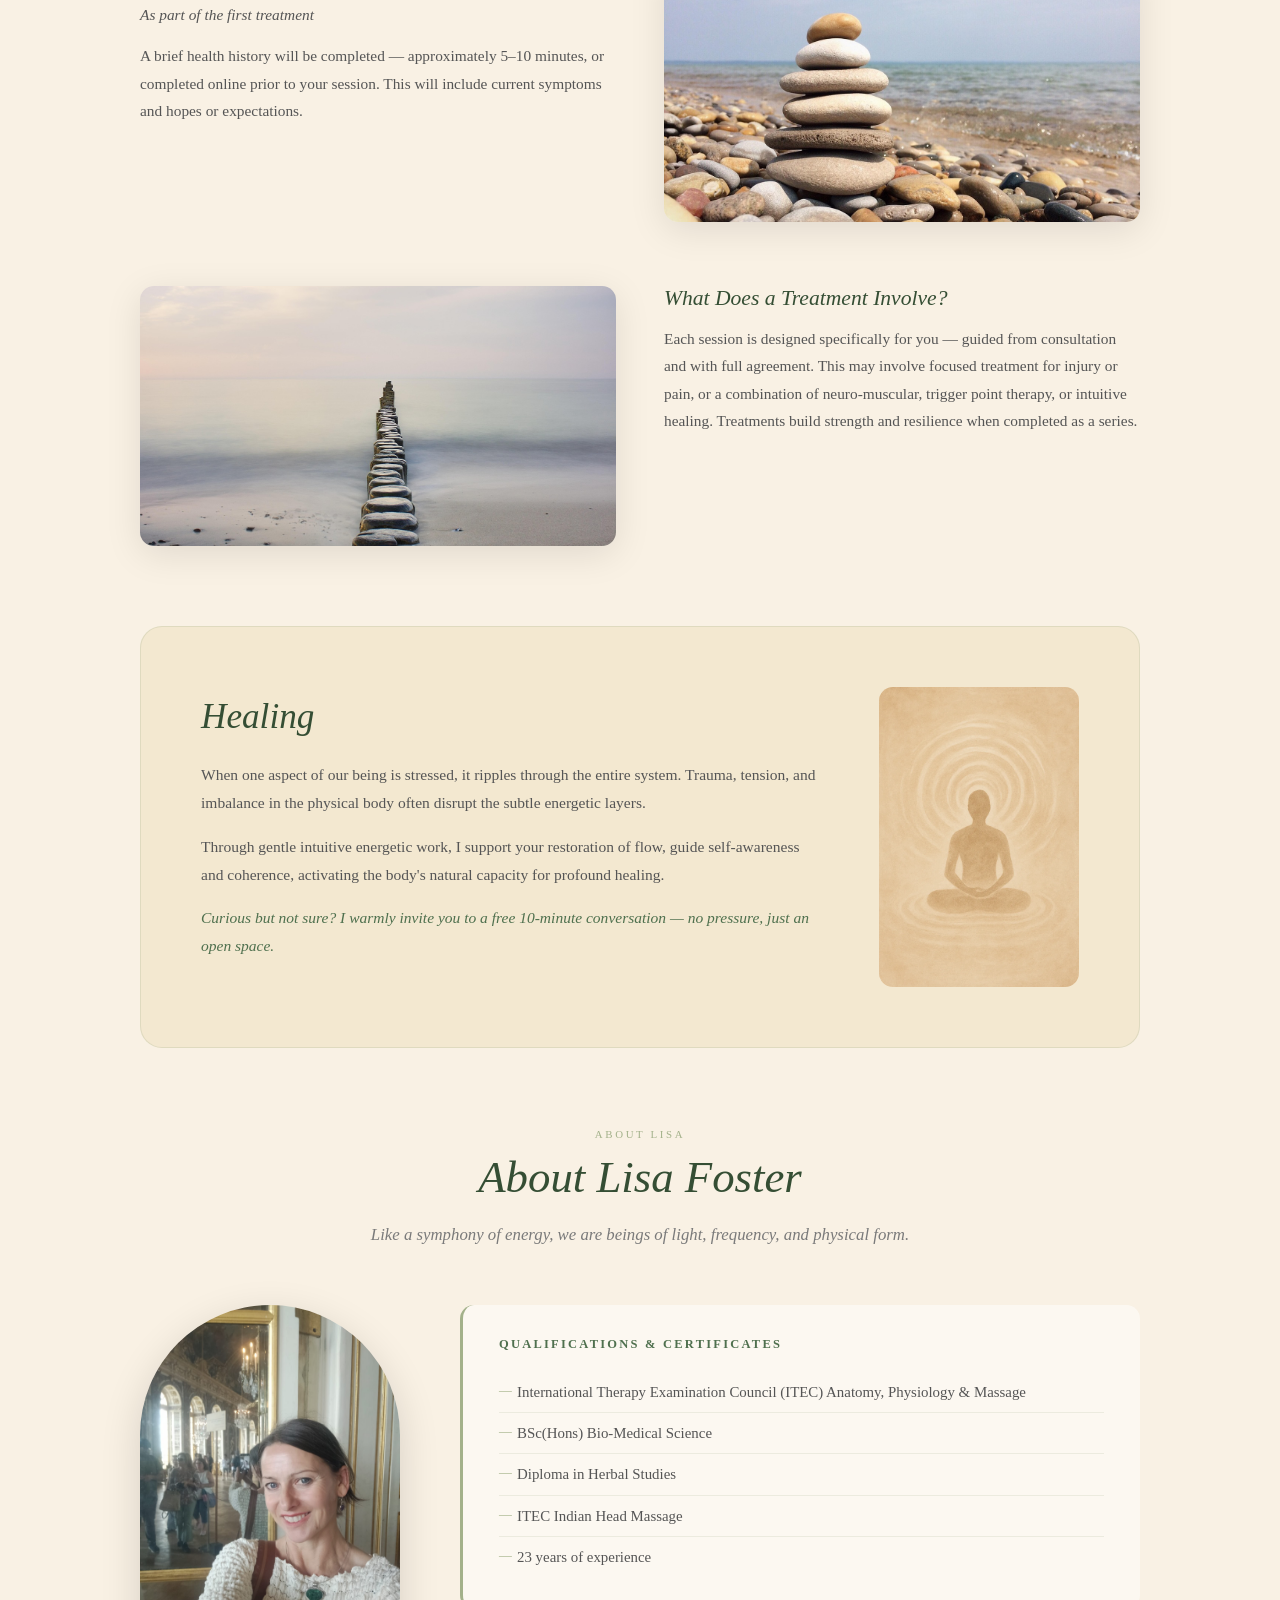
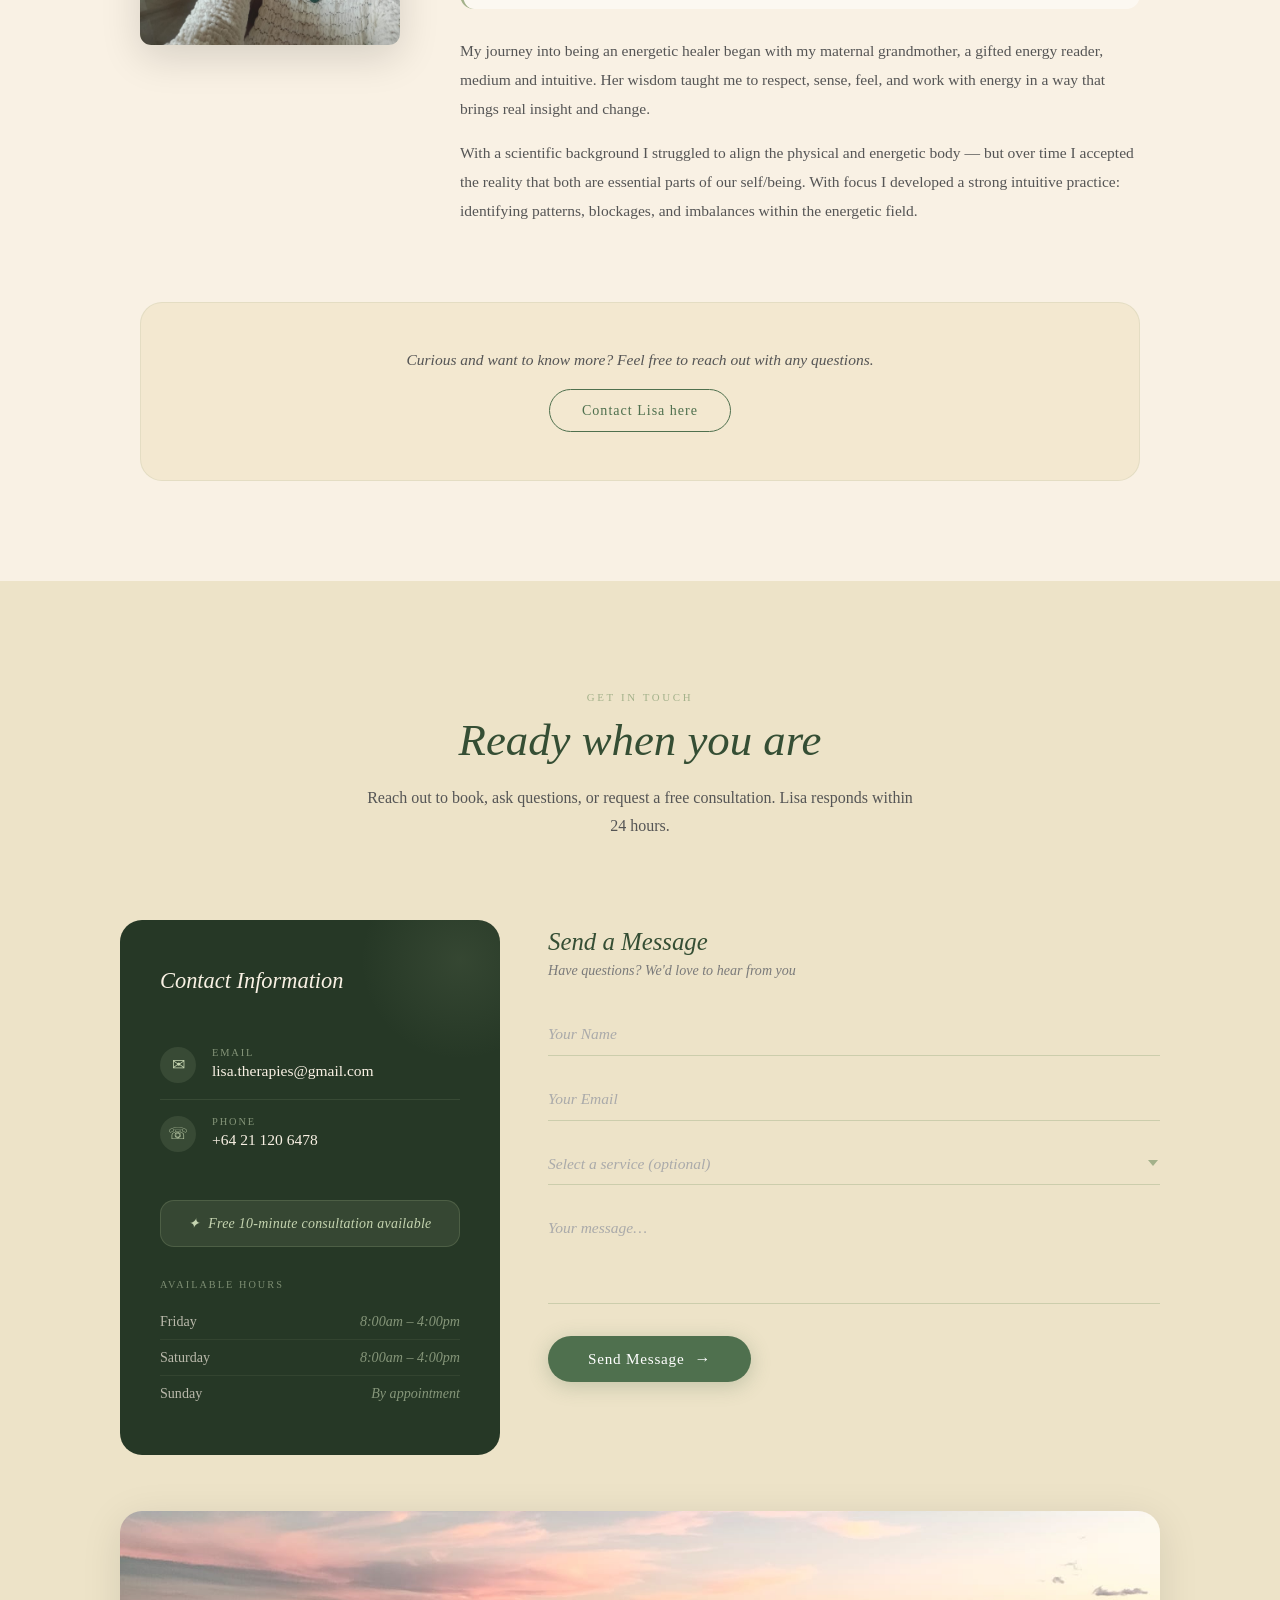
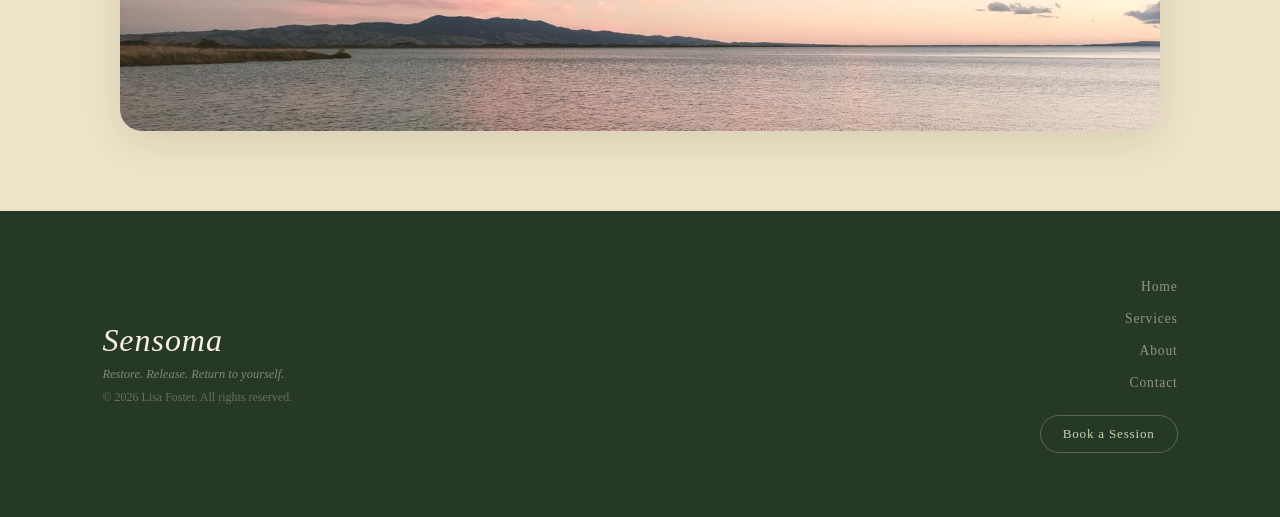
==== commit 003159e8: "Mobile polish, WebP images, SEO meta tags, booking panel improvements" ====
--- a/index.html
+++ b/index.html
@@ -1,493 +1,524 @@
 <!DOCTYPE html>
 <html lang="en">
 <head>
-  <meta charset="UTF-8">
-  <meta name="viewport" content="width=device-width, initial-scale=1.0">
-  <title>Sensoma - Massage & Healing Services</title>
-  <link rel="stylesheet" href="sensoma_main.css">
-  <script src="sensoma_main.js"></script>
-  <link rel="icon" type="image/png" href="sensoma-icon.png">
+  <meta charset="UTF-8" />
+  <meta name="viewport" content="width=device-width, initial-scale=1.0" />
+  <title>Sensoma – Massage &amp; Healing Services | Lisa Foster, New Zealand</title>
+  <meta name="description" content="Sensoma offers therapeutic massage, integrated healing, and intuitive energy work with Lisa Foster in New Zealand. 23 years of experience. Book a 60–90 min session or free 10-minute consultation." />
+
+  <!-- Open Graph -->
+  <meta property="og:title" content="Sensoma – Massage &amp; Healing Services | Lisa Foster, New Zealand" />
+  <meta property="og:description" content="Therapeutic massage, integrated healing, and intuitive energy work with Lisa Foster. Restore your natural rhythm and reconnect with your true self." />
+  <meta property="og:type" content="website" />
+  <meta property="og:url" content="https://sensoma.co.nz/" />
+
+  <!-- Twitter Card -->
+  <meta name="twitter:card" content="summary" />
+  <meta name="twitter:title" content="Sensoma – Massage &amp; Healing Services | Lisa Foster, New Zealand" />
+  <meta name="twitter:description" content="Therapeutic massage, integrated healing, and intuitive energy work with Lisa Foster in New Zealand." />
+
+  <!-- Schema.org structured data -->
+  <script type="application/ld+json">
+  {
+    "@context": "https://schema.org",
+    "@type": "LocalBusiness",
+    "name": "Sensoma",
+    "description": "Therapeutic massage, integrated healing massage, and focused intuitive healing services offered by Lisa Foster in New Zealand.",
+    "url": "https://sensoma.co.nz/",
+    "telephone": "+64211206478",
+    "email": "lisa.therapies@gmail.com",
+    "address": {
+      "@type": "PostalAddress",
+      "addressCountry": "NZ"
+    },
+    "employee": {
+      "@type": "Person",
+      "name": "Lisa Foster",
+      "jobTitle": "Therapeutic Massage Therapist & Energy Healer",
+      "description": "23 years of experience. Qualifications include ITEC Anatomy, Physiology & Massage, BSc(Hons) Bio-Medical Science, Diploma in Herbal Studies, and ITEC Indian Head Massage."
+    },
+    "hasOfferCatalog": {
+      "@type": "OfferCatalog",
+      "name": "Healing Services",
+      "itemListElement": [
+        {
+          "@type": "Offer",
+          "itemOffered": {
+            "@type": "Service",
+            "name": "Therapeutic Massage",
+            "description": "Targeted myofascial and neuromuscular techniques to relieve pain, restore mobility, and support lasting balance."
+          },
+          "price": "160",
+          "priceCurrency": "NZD"
+        },
+        {
+          "@type": "Offer",
+          "itemOffered": {
+            "@type": "Service",
+            "name": "Integrated Healing Massage",
+            "description": "Comprehensive sessions weaving massage and bodywork with energetic and physical therapy for deep transformation and healing."
+          },
+          "price": "160",
+          "priceCurrency": "NZD"
+        },
+        {
+          "@type": "Offer",
+          "itemOffered": {
+            "@type": "Service",
+            "name": "Focused Intuitive Healing",
+            "description": "A gentle energetic session nurturing subtle energies and connecting with the spiritual aspects shaping your wellbeing and inner balance."
+          },
+          "price": "160",
+          "priceCurrency": "NZD"
+        }
+      ]
+    },
+    "openingHoursSpecification": [
+      {
+        "@type": "OpeningHoursSpecification",
+        "dayOfWeek": ["Friday", "Saturday"],
+        "opens": "08:00",
+        "closes": "16:00"
+      },
+      {
+        "@type": "OpeningHoursSpecification",
+        "dayOfWeek": "Sunday",
+        "opens": "08:00",
+        "closes": "16:00"
+      }
+    ]
+  }
+  </script>
+
+  <link rel="stylesheet" href="assets/css/styles.css" />
 </head>
 <body>
 
-
-	<div class="navbar">
-		<div class="nav-left">
-			<img src="sensoma-icon.png" alt="navbar left icon">
+  <!-- NAVBAR -->
+  <nav class="navbar" id="navbar">
+    <div class="nav-left" id="nav-logo" role="button" tabindex="0" aria-label="Sensoma home">
+		<img src="assets/images/swirl.webp" alt="Sensoma Logo" loading="lazy" decoding="async">
+	</div>
+
+    <button class="hamburger" id="hamburger" aria-label="Toggle menu" aria-expanded="false" aria-controls="nav-center">
+      <span></span><span></span><span></span>
+    </button>
+    <div class="nav-center" id="nav-center">
+      <div class="nav-links">
+        <a href="#home"    class="brand-link" id="brand-link">Sensoma</a>
+        <a href="#service" class="nav-link">Services</a>
+        <a href="#about"   class="nav-link">About</a>
+        <a href="#contact" class="nav-link">Contact</a>
+        <a href="#book"    class="nav-link book-trigger mobile-book">Book</a>
+        <div class="nav-underline" id="nav-underline"></div>
+      </div>
+    </div>
+    <div class="nav-right">
+      <a href="#book" class="nav-book book-trigger">Book</a>
+    </div>
+  </nav>
+
+  <!-- PAGE WRAPPER — stays still; booking panel slides over the top -->
+  <div id="page-wrapper">
+
+    <!-- HERO -->
+    <section id="home" class="hero-section">
+      <div class="hero-background">
+        <img src="assets/images/mountains.webp" alt="Misty mountain landscape" />
+      </div>
+      <div class="hero-overlay"></div>
+      <div class="hero-content">
+        <p class="hero-eyebrow">Lisa Foster · New Zealand</p>
+        <h1 class="hero-heading">Sensoma</h1>
+        <p class="hero-tagline">Restore your natural rhythm.<br>Reconnect with your true self.</p>
+        <a href="#book" class="cta-button book-trigger">Book Your Session</a>
+      </div>
+      <div class="hero-scroll-nudge" aria-hidden="true">
+        <span class="nudge-line"></span>
+        <span class="nudge-label">Discover</span>
+      </div>
+    </section>
+
+    <!-- BRIDGE -->
+    <div class="bridge-section" id="bridge">
+      <div class="bridge-inner">
+        <div class="bridge-left reveal-left">
+          <p>Step away from the noise. Take time out to reset, release built-up muscle tension, quiet your mind, and restore balance.</p>
+        </div>
+        <div class="bridge-divider" aria-hidden="true"></div>
+        <div class="bridge-right reveal-right">
+          <p>Our integrated treatments help you find greater ease, clarity, and presence.</p>
+        </div>
+      </div>
+      <div class="bridge-cta reveal-up">
+        <button id="learn-more-btn" class="btn-ghost">Learn More</button>
+      </div>
+    </div>
+
+    <!-- SERVICES -->
+    <section id="service" class="section services-section">
+
+      <div class="services-label reveal-up">
+        <span class="label-line"></span>
+        <span class="label-text">Services</span>
+        <span class="label-line"></span>
+      </div>
+
+      <div class="services-heading-block reveal-up">
+        <h2 class="services-main-heading">Massage &amp; Healing</h2>
+        <p class="services-sub">All sessions 60–90 min &nbsp;·&nbsp; $160</p>
+      </div>
+
+      <div class="services-grid">
+
+        <article class="svc-card svc-1 reveal-up" style="--delay:0ms">
+          <div class="svc-img-wrap">
+            <img src="assets/images/chinese-medicine.jpg" alt="Therapeutic massage" class="svc-img" loading="lazy" decoding="async" />
+            <div class="svc-img-overlay"></div>
+          </div>
+          <div class="svc-body">
+            <span class="svc-number">01</span>
+            <h3 class="svc-title">Therapeutic<br>Massage</h3>
+            <p class="svc-subtitle">Deep tissue healing &amp; restoration</p>
+            <div class="svc-reveal">
+              <p class="svc-desc">Targeted myofascial and neuromuscular techniques to relieve pain, restore mobility, and support lasting balance. Each session is guided entirely by your body's needs.</p>
+              <button class="svc-book-btn book-trigger">Book this session →</button>
+            </div>
+          </div>
+        </article>
+
+        <article class="svc-card svc-2 svc-featured reveal-up" style="--delay:120ms">
+          <div class="svc-img-wrap">
+            <img src="assets/images/spiral.webp" alt="Integrated healing" class="svc-img" loading="lazy" decoding="async" />
+            <div class="svc-img-overlay"></div>
+          </div>
+          <div class="svc-body">
+            <span class="svc-number">02</span>
+            <h3 class="svc-title">Integrated<br>Healing Massage</h3>
+            <p class="svc-subtitle">Holistic mind-body-spirit approach</p>
+            <div class="svc-reveal">
+              <p class="svc-desc">Comprehensive sessions weaving massage and bodywork with energetic and physical therapy for deep transformation and healing.</p>
+              <button class="svc-book-btn book-trigger">Book this session →</button>
+            </div>
+          </div>
+          <div class="svc-featured-badge">Most Popular</div>
+        </article>
+
+        <article class="svc-card svc-3 reveal-up" style="--delay:240ms">
+          <div class="svc-img-wrap">
+            <img src="assets/images/ripple.webp" alt="Intuitive healing" class="svc-img" loading="lazy" decoding="async" />
+            <div class="svc-img-overlay"></div>
+          </div>
+          <div class="svc-body">
+            <span class="svc-number">03</span>
+            <h3 class="svc-title">Focused Intuitive<br>Healing</h3>
+            <p class="svc-subtitle">Energetic &amp; spiritual alignment</p>
+            <div class="svc-reveal">
+              <p class="svc-desc">A gentle energetic session nurturing subtle energies and connecting with the spiritual aspects shaping your wellbeing and inner balance.</p>
+              <button class="svc-book-btn book-trigger">Book this session →</button>
+            </div>
+          </div>
+        </article>
+
+      </div>
+
+      <div class="services-footer reveal-up">
+        <p class="pricing-note">All treatments are priced at <strong>$160</strong> for a 60–90 minute session</p>
+        <button class="book-now-btn book-trigger">Book Now</button>
+      </div>
+
+    </section>
+
+    <!-- ABOUT -->
+    <section id="about" class="section about-section">
+
+      <div class="about-intro reveal-up">
+        <p class="section-eyebrow">Our Approach</p>
+        <h2 class="section-heading">Mind, Body, Spirit</h2>
+        <p class="section-sub">At Sensoma, we believe in creating a safe, restorative space where body, mind, and spirit can reconnect. Our treatments combine therapeutic techniques with intuitive healing to restore balance and resilience.</p>
+      </div>
+
+      <div class="about-header-img-wrap reveal-up">
+        <img src="assets/images/massage.webp" alt="Therapeutic massage in practice" class="about-header-img" loading="lazy" decoding="async" />
+      </div>
+
+      <!-- Sensoma logo mark — its own centred moment in the about section -->
+		<div class="about-logo-block reveal-up">
+			<img src="assets/images/swirl.webp" alt="Sensoma Icon" class="about-logo-img" loading="lazy" decoding="async">
+			<span class="about-logo-caption">Sensoma</span>
 		</div>
-		
-		<div class="hamburger">
-			<span></span>
-			<span></span>
-			<span></span>
-		</div>
-		
-		<div class="nav-center">
-			<div class="nav-links">
-				<a href="#home" class="brand-link">Sensoma</a>
-				<a href="#service" class="nav-link">Services</a>
-				<a href="#about" class="nav-link">About</a>
-				<a href="#contact" class="nav-link">Contact</a>
-				<a href="#book" class="nav-link book-trigger mobile-book">Book</a>
-				<div class="nav-underline"></div>
-			</div>
-		</div>
-		<div class="nav-right">
-			<a href="#" class="nav-book book-trigger">Book</a>
-		</div>
-	</div>
-	
-	
-	
-	<div id="page-wrapper">
-	
-		
-		<section id="home" class="hero-section">
-			<div class="hero-background">
-				<img src="mountains.png" alt="Mountain home page">
-			</div>
-			<div class="hero-overlay">
-			</div>
-			<div class="hero-content">
-
-				<div class="hero-icon-text">
-					<h1>Sensoma</h1>
-					<p>Restore your natural rhythm. Reconnect with your true self.</p>
-					<a href="#book" class="cta-button book-trigger">Book Your Session</a>
-				</div>
-			</div>
-			<!--
-			<div class="scroll-down">
-				<img src="down-arrow.png" alt="down header page">
-			</div>
-			-->
-		
-		</section>
-		
-		<div class="hero-extended">
-		<!--
-			<div class="hero-extended-arrow">
-				<img src="down-arrow.png" alt="scroll down">
-			</div>
-		-->
-			<div class="hero-text">
-				<p>Step away from the noise, take time out to reset — release built-up muscle tension, quiet your mind, and restore balance. 
-				</p>
-			</div>
-			<div class="hero-extended-image">
-				<img src="swirl.png" alt="hero extended image">
-			</div>
-			<div class="hero-text-2">
-				<p>Our integrated treatments help you find greater ease, clarity, and presence.
-				</p>
-			</div>
-			
-			<div class="about-more-button">
-				<button>Learn More</button>
-			
-			</div>
-		</div>
-		
-		
-		
-		<section id="service" class="section">
-			<div class="services-hero">
-			 <div class="service-header-content">
-				<h1>Services</h1>
-				<p>Massage & Healing</p>
-			</div>
-			</div>
-			
-			<div class="services-container">
-				<!-- Service Card 1 -->
-				<div class="service-card service-1">	
-					<div class="service-card-content">
-						<div class="service-text">
-							<h3 class="service-title">Therapeutic Massage</h3>
-							<div class ="service-subtitle">Deep tissue healing and restoration
-							</div>
-							<div class="service-description">
-								When muscle tension builds, it limits more than just movement — it drains vital energy and affects how you move and feel. With busy lives and constant stress, the nervous system sometimes needs a little help to resettle and realign.
-								Targeted myofascial and neuromuscular techniques help relieve pain, restore mobility, and support lasting balance. Each session is uniquely guided by your body’s needs to release deep-seated tension and ease restriction — leaving you with a renewed sense of flow and equilibrium.
-						
-							</div>
-							<!--
-							<ul class="service-techniques">
-								<li>Trigger Point Therapy for targeted pain relief</li>
-								<li>Neuromuscular Technique for nervous system balance</li>
-								<li>Fascial Release for improved mobility</li>
-								<li>Somatic Therapy for mind-body integration</li>
-							</ul>
-							-->
-						</div>
-				<div class="service-image">
-					<img src="chinese-medicine.jpg" alt="first-service-card-img">
-				</div>
-				</div>
-			</div>
-
-				<!-- Service Card 2 -->
-				<div class="service-card service-2">	
-					<div class="service-card-content">
-						<div class="service-text">
-							<h3 class="service-title">Integrated Healing Massage Session</h3>
-							<div class ="service-subtitle">Holistic mind-body-spirit approach
-							</div>
-							<div class="service-description">
-								Comprehensive healing sessions that integrate massage and bodywork utilising both energetic and physical therapy approaches for deep transformation and healing.
-
-							</div>
-							<!--
-							<ul class="service-techniques">
-								<li>Body-Mind Integration work</li>
-								<li>Intuitive Energy Healing practices</li>
-								<li>Personalized wellness planning</li>
-							</ul>
-							-->
-						</div>
-						<div class="service-image">
-							<img src ="spiral.png" alt="service-card-img-2">
-						</div>
-					</div>
-				</div>
-			
-				<!-- Service Card 3 -->
-				<div class="service-card service-3">	
-					<div class="service-card-content">
-						<div class="service-text">
-							<h3 class="service-title">Focused Intuitive Healing Session </h3>
-							<div class ="service-subtitle">
-							</div>
-							<div class="service-description">
-								Experience a gentle, energetic session that nurtures subtle energies and connects with the spiritual aspects shaping your wellbeing.
-								For those wishing to explore the natural resonance that flows through life and connect with vibrational elements that promote balance and renewal.
-							</div>
-							<!--
-							<ul class="service-techniques">
-								<li>Muscular Holding Pattern Release</li>
-								<li>Tension & Restriction Release techniques</li>
-								<li>Alignment & Flow Restoration</li>
-								<li>Movement re-education and body awareness</li>
-							</ul>
-							-->
-						</div>
-						<div class="service-image">
-							<img src ="ripple.png" alt="service-card-img-3">
-						</div>
-					</div>
-				</div>
-			</div>
-			<div class="service-pricing-footer">
-				<p>All treatments are priced at $160 for a 60-90 minute session</p>
-			</div>
-		
-		<!-- Services- book now button -->
-		<div class="book-now-section">
-			<button class="book-now-btn book-trigger">Book Now</button>
-		</div>
-		</section>
-		
-		<!-- Shouldnt the above be in a section? -->
-		
-		
-
-		
-		<section id="about" class="section large">
-			<div class="section-heading">
-				<h2>Mind, Body, Spirit</h2>
-				<h3>Our Holistic Approach</h3>
-			</div>
-		
-			<div class="about-header">
-				<img src="massage.png" alt="about-header-img">
-				<div class="about-header-text">
-					<p> At Sensoma, we believe in creating a safe, restorative space where body, mind, and spirit can reconnect. Our treatments combine therapeutic techniques with intuitive healing to restore balance and resilience</p>
-				</div>
-			</div>
-			
-			<div class="consultation-section">
-				<div class="consultation-text">
-					<h3>Initial Consultation</h3>
-					<h4>(as part of the first treatment)</h4>
-					<p>
-						To offer a tailored treatment a brief health history will be completed, this will take approx 5-10 minutes or can be completed online prior to the treatment, and include current symptoms and hopes or expectations for the session.
-					</p>
-				</div>
-				<div class="consultation-image">
-					<img src="rock.jpg" alt="consultation.img">
-				</div>
-			</div>
-			
-			<div class="treatment-section">
-				<div class="treatment-image">
-					<img src="groyne.jpg" alt="treatment.img">
-				</div>
-				<div class="treatment-text">
-					<h3>What does a treatment involve?</h3>
-					<p>	
-						Each session is designed specifically for you.
-						Guided from the initial consultation and with full agreement, the session will be created to best reflect your needs. This may involve a focused treatment for an injury or specific area of pain or encompass a combination of neuro-muscular, trigger point therapy or intuitive healing depending on preferences and needs.
-						Treatments are restorative and preventative and can build strength and resilience when completed as a series of sessions.
-					</p>
-				</div>
-			</div>
-			
-			
-			<div class="healing-section">
-				<div class="healing-content">
-					<div class="healing-text">
-						<h2>Healing</h2>
-						<p>
-							When one aspect of our being is stressed, it can ripple through the entire system. Trauma, tension, and imbalance in the physical body often disrupt the subtle energetic layers, creating disharmony.					</p>
-						<p>
-							This can connect with physical tension and pain, from holding, from patterns of thought and past incidents of damage or harm.					</p>
-						<p>
-							Through gentle intuitive energetic work, I support your restoration of flow, guide self-awareness and coherence, activating the body’s natural capacity for profound healing.
-						</p>
-						<p>
-							Curious but not sure?
-							I warmly invite you to book a free 10-minute conversation. There’s no pressure—just an open space to ask questions and explore whether this work is right for you.
-						</p>
-					</div>
-				</div>
-				<div class="healing-image">
-					<img src="meditation-outline.png" alt="healing section image">
-				</div>
-			</div>
-			
-			
-			
-			<div class="about-lisa-section">
-				<div class="lisa-header">
-					<h2>About Lisa Foster</h2>
-					<p>Like a symphony of energy, we are beings of light, frequency, and physical form.
-					</p>
-				</div>
-				
-				
-				<!-- Maybe have about lisa section below contact??
-				idk but maybe too much content here -->
-				<div class="lisa-content">
-					<div class="lisa-image">
-						<img src="lisa-potrait.jpeg" alt="lisa-photo.jpg">
-					</div>
-					<div class="lisa-qualifications">
-						<h3>Qualifications & Certificates</h3>
-						<ul>
-							<li>International Therapy Examination Council (ITEC) Anatomy, Physiology & Massage</li>
-							<li>BSc(Hons) Bio-Medical Science</li>
-							<li>Diploma in Herbal Studies</li>
-							<li>ITEC Indian Head Massage</li>
-							<li>23 years of experience</li>
-						</ul>
-					</div>
-				</div>
-				<div class="lisa-philosophy">
-					<p>My journey into being an energetic healer began with my maternal grandmother, a gifted energy reader, medium and intuitive. Her wisdom taught me to respect, sense, feel, and work with energy in a way that brings real insight and change. With a scientific background I struggled to align the two elements of the physical and energetic body but over time I accepted the reality that both are essential parts of our self/being. With focus I developed a strong intuitive practice - identifying patterns, blockages, and imbalances within the energetic field. If this is of interest our sessions may integrate connections and guidance from loved ones offering a tailored approach for each individual.
-					</p>
-				</div>
-				<div class="consultation-cta">
-					<p><em>If you're curious and would like to know more please feel free to book a free 10 min chat.</em></p>
-					<a href="#book" class="book-chat-btn">Book a chat</a>
-				</div>
-			</div>
-		</section>
-		
-		
-		
-		<!-- CONTACT -->
-		
-		<section id="contact" class="section">
-			<div class="contact-header">
-				<h1>Get in Touch</h1>
-				<p class="contact-subtitle">
-					Ready to begin your healing journey?
-				</p>
-			</div>
-			
-			<div class="contact-two-column">
-				<!-- left column: contact info -->
-				<div class="contact-info-card">
-					<h2 class="contact-info-title">
-						Contact Information
-					</h2>
-				
-					<div class="contact-methods">
-						<div class="contact-item">
-							<span class="contact-icon">✉</span>
-							<span class="contact-label">Email:</span>
-							<a href="/cdn-cgi/l/email-protection#5c30352f3d722f39322f33313d1c3b313d3530723f3331" class="contact-value"><span class="__cf_email__" data-cfemail="670b0e14064914020914080a0627000a060e0b4904080a">[email&#160;protected]</span></a>
-						</div>
-						<div class="contact-item">
-							<span class="contact-icon">📱</span>
-							<span class="contact-label">Phone:</span>
-							<a href="tel:+64211234567" class="contact-value">+64 21 123 4567</a>
-						</div>
-					</div>
-					
-					<div class="free-consultation">
-						<em>Free Consultation Available</em>
-					</div>
-				
-					<div class="hours-display">
-						<h3>Available Hours</h3>
-						<div class="hours-content">
-							<div>Friday: 8:00am - 4:00pm</div>
-							<div>Saturday: 8:00am - 4:00pm</div>
-							<div>Sunday: By appointment</div>
-						</div>
-					</div>
-				</div>
-				
-				<div class="contact-form-card">
-					<h2>Send a Message</h2>
-					<p class="form-subtitle">Have questions? We'd love to hear from you</p>
-					
-					<form id="contact-form-simple">
-						<div class="simple-form-row">
-							<input type="text" name="name" placeholder="Your Name" required>
-						</div>
-						<div class="simple-form-row">
-							<input type="email" name="email" placeholder="Your Email" required>
-						</div>
-						<div class="simple-form-row">
-							<select name="service" class="service-select">
-								<option value="">Select a service (optional)</option>
-								<option value="therapeutic">Therapeutic Massage</option>
-								<option value="integrated">Integrated Healing Session</option>
-								<option value="deep-pattern">Focused Intuitive Healing Session</option>
-								<option value="consultation">Free Consultation</option>
-							</select>
-						</div>
-						<div class="simple-form-row">
-							<textarea name="message" placeholder="Your message..." rows="4" required></textarea>
-						</div>
-						<button type="submit" class="simple-submit-btn">Send Message</button>
-					</form>
-				</div>
-			</div>
-			<div class="contact-hero-image">
-				<img src="crocodile-island.jpg" alt="Peaceful river scene">
-			</div>
-		</section>
-	</div>
-	
-	
-	
-	
-	<!-- Booking Panel -->
-	<div class="booking-overlay">
-		<div class="booking-panel">
-		
-			<div class="booking-sidebar">
-				<img src="singing-bowl.jpg" alt="booking image">
-			</div>
-			
-			<div class="booking-header">
-				<img src="singing-bowl.jpg" alt="Singing bowl" class="booking-header-image">
-				<h2>Book Your Session</h2>
-				<button class="close-booking">&times;</button>
-			</div>
-			<div class="booking-content">
-				<p class="booking-intro">Choose your preferred service and we'll get back to you within 24 hours to confirm your appointment.</p>
-				
-				<form id="booking-form" class="booking-form">
-					<div class="form-group">
-						<label for="booking-name">Full Name *</label>
-						<input type="text" id="booking-name" name="name" required>
-					</div>
-					
-					<div class="form-group">
-						<label for="booking-email">Email *</label>
-						<input type="email" id="booking-email" name="email" required>
-					</div>
-					
-					<div class="form-group">
-						<label for="booking-phone">Phone *</label>
-						<input type="tel" id="booking-phone" name="phone" required>
-					</div>
-					
-					<div class="form-group">
-						<label for="booking-hear">How did you hear about us?</label>
-						<select id="booking-hear" name="hearAbout">
-							<option value="">Select an option...</option>
-							<option value="google">Google Search</option>
-							<option value="friend">Friend Referral</option>
-							<option value="social">Social Media</option>
-							<option value="other">Other</option>
-						</select>
-					</div>
-					
-					<div class="form-group full-width">
-						<label for="booking-service">Service *</label>
-						<select id="booking-service" name="service" required>
-							<option value="">Select a service...</option>
-							<option value="therapeutic">Therapeutic Massage - $160 (60-90 min)</option>
-							<option value="integrated">Integrated Healing Massage Session - $160 (60-90 min)</option>
-							<option value="deep-pattern">Focussed Intuitive Healing Session - $160 (60-90 min)</option>
-							<option value="consultation">Free 10-min Consultation</option>
-						</select>
-					</div>
-					
-					<div class="form-group full-width booking-date-wrapper">
-						<label for="booking-date">Preferred Date *</label>
-						<input type="date" id="booking-date" name="date" required>
-						<small class="booking-date-note">Only Friday, Saturday, Sunday are available</small>
-
-					</div>
-					
-					<div class="form-group">
-						<label for="booking-time">Preferred Time *</label>
-						<select id="booking-time" name="time" required>
-							<option value="">Select a time...</option>
-							<option value="09:00">9:00 AM</option>
-							<option value="10:00">10:00 AM</option>
-							<option value="11:00">11:00 AM</option>
-							<option value="12:00">12:00 PM</option>
-							<option value="13:00">1:00 PM</option>
-							<option value="14:00">2:00 PM</option>
-							<option value="15:00">3:00 PM</option>
-							<option value="16:00">4:00 PM</option>
-						</select>
-					</div>
-					
-					<div class="form-group">
-						<label for="booking-message">Additional Notes (optional)</label>
-						<textarea id="booking-message" name="message" rows="3" placeholder="Any specific concerns or questions?"></textarea>
-					</div>
-					
-					<div class="form-group checkbox-group">
-						<label>
-							<input type="checkbox" id="first-time" name="firstTime">
-							This is my first visit
-						</label>
-					</div>
-					
-					<button type="submit" class="booking-submit-btn">Request Appointment</button>
-					
-					<p class="booking-note">
-						* We'll confirm your appointment within 24 hours via email or phone.
-					</p>
-				</form>
-				
-				<div id="booking-success" class="booking-success" style="display: none;">
-					<div class="success-icon">✓</div>
-					<h3>Booking Request Received!</h3>
-					<p>Thank you for your interest. We'll contact you within 24 hours to confirm your appointment.</p>
-					<button class="close-booking booking-done-btn">Done</button>
-				</div>
-			</div>
-		</div>
-	</div>
-	
-	
-	<!-- Footer -->
-	<footer class="footer">
-		<div class="footer-left">
-			<div class="footer-brand">Sensoma</div>
-			<p class="footer-copyright">© 2025 Sensoma. All rights reserved.
-			</p>
-		</div>
-		<div class="footer-right">
-			<a href="#contact" class="footer-link">Contact</a>
-			<a href="+
+      <div class="about-blocks">
+
+        <div class="about-block reveal-left">
+          <div class="about-block-text">
+            <h3>Initial Consultation</h3>
+            <p class="about-block-italic">As part of the first treatment</p>
+            <p>A brief health history will be completed — approximately 5–10 minutes, or completed online prior to your session. This will include current symptoms and hopes or expectations.</p>
+          </div>
+          <div class="about-block-img">
+            <img src="assets/images/rock.jpg" alt="Balanced rocks by the ocean" loading="lazy" decoding="async" />
+          </div>
+        </div>
+
+        <div class="about-block about-block--reverse reveal-right">
+          <div class="about-block-img">
+            <img src="assets/images/groyne.jpg" alt="A peaceful groyne stretching into water" loading="lazy" decoding="async" />
+          </div>
+          <div class="about-block-text">
+            <h3>What Does a Treatment Involve?</h3>
+            <p>Each session is designed specifically for you — guided from consultation and with full agreement. This may involve focused treatment for injury or pain, or a combination of neuro-muscular, trigger point therapy, or intuitive healing. Treatments build strength and resilience when completed as a series.</p>
+          </div>
+        </div>
+
+      </div>
+
+      <div class="healing-banner reveal-up">
+        <div class="healing-banner-text">
+          <h2>Healing</h2>
+          <p>When one aspect of our being is stressed, it ripples through the entire system. Trauma, tension, and imbalance in the physical body often disrupt the subtle energetic layers.</p>
+          <p>Through gentle intuitive energetic work, I support your restoration of flow, guide self-awareness and coherence, activating the body's natural capacity for profound healing.</p>
+          <p class="healing-invite">Curious but not sure? I warmly invite you to a free 10-minute conversation — no pressure, just an open space.</p>
+        </div>
+        <div class="healing-banner-img">
+          <img src="assets/images/meditation-outline.webp" alt="Meditative energy figure" loading="lazy" decoding="async" />
+        </div>
+      </div>
+
+      <div class="lisa-section reveal-up">
+
+        <div class="lisa-intro">
+          <p class="section-eyebrow">About Lisa</p>
+          <h2 class="section-heading">About Lisa Foster</h2>
+          <p class="lisa-quote-header"><em>Like a symphony of energy, we are beings of light, frequency, and physical form.</em></p>
+        </div>
+
+        <div class="lisa-grid">
+
+          <div class="lisa-portrait-col">
+            <div class="lisa-portrait-frame">
+              <img src="assets/images/lisa-potrait.jpeg" alt="Lisa Foster" class="lisa-portrait" loading="lazy" decoding="async" />
+            </div>
+          </div>
+
+          <div class="lisa-detail-col">
+            <div class="lisa-quals">
+              <h3>Qualifications &amp; Certificates</h3>
+              <ul>
+                <li>International Therapy Examination Council (ITEC) Anatomy, Physiology &amp; Massage</li>
+                <li>BSc(Hons) Bio-Medical Science</li>
+                <li>Diploma in Herbal Studies</li>
+                <li>ITEC Indian Head Massage</li>
+                <li>23 years of experience</li>
+              </ul>
+            </div>
+            <div class="lisa-bio">
+              <p>My journey into being an energetic healer began with my maternal grandmother, a gifted energy reader, medium and intuitive. Her wisdom taught me to respect, sense, feel, and work with energy in a way that brings real insight and change.</p>
+              <p>With a scientific background I struggled to align the physical and energetic body — but over time I accepted the reality that both are essential parts of our self/being. With focus I developed a strong intuitive practice: identifying patterns, blockages, and imbalances within the energetic field.</p>
+            </div>
+          </div>
+
+        </div>
+
+        <div class="lisa-cta reveal-up">
+          <p><em>Curious and want to know more? Feel free to reach out with any questions.</em></p>
+          <a href="#contact" class="btn-ghost" id="book-chat-btn">Contact Lisa here</a>
+        </div>
+
+      </div>
+    </section>
+
+    <!-- CONTACT -->
+    <section id="contact" class="section contact-section">
+
+      <div class="contact-intro reveal-up">
+        <p class="section-eyebrow">Get in Touch</p>
+        <h2 class="section-heading">Ready when you are</h2>
+        <p class="section-sub">Reach out to book, ask questions, or request a free consultation. Lisa responds within 24 hours.</p>
+      </div>
+
+      <div class="contact-two-column">
+
+        <div class="contact-info-card reveal-left">
+          <h2 class="contact-info-title">Contact Information</h2>
+          <div class="contact-methods">
+            <div class="contact-item">
+              <span class="contact-icon">✉</span>
+              <div>
+                <span class="contact-label">Email</span>
+                <a href="mailto:lisa.therapies@gmail.com" class="contact-value">lisa.therapies@gmail.com</a>
+              </div>
+            </div>
+            <div class="contact-item">
+              <span class="contact-icon">☏</span>
+              <div>
+                <span class="contact-label">Phone</span>
+                <a href="tel:+64211206478" class="contact-value">+64 21 120 6478</a>
+              </div>
+            </div>
+          </div>
+          <div class="free-consultation">
+            <em>✦ &nbsp;Free 10-minute consultation available</em>
+          </div>
+          <div class="hours-display">
+            <h3>Available Hours</h3>
+            <div class="hours-content">
+              <div><span class="hours-day">Friday</span><span class="hours-time">8:00am – 4:00pm</span></div>
+              <div><span class="hours-day">Saturday</span><span class="hours-time">8:00am – 4:00pm</span></div>
+              <div><span class="hours-day">Sunday</span><span class="hours-time">By appointment</span></div>
+            </div>
+          </div>
+        </div>
+
+        <div class="contact-form-card reveal-right">
+          <h2>Send a Message</h2>
+          <p class="form-subtitle">Have questions? We'd love to hear from you</p>
+          <form id="contact-form-simple" novalidate>
+            <div class="simple-form-row">
+              <input type="text"  name="name"    placeholder="Your Name"  required />
+            </div>
+            <div class="simple-form-row">
+              <input type="email" name="email"   placeholder="Your Email" required />
+            </div>
+            <div class="simple-form-row select-wrap">
+              <select name="service" class="service-select">
+                <option value="">Select a service (optional)</option>
+                <option value="therapeutic">Therapeutic Massage</option>
+                <option value="integrated">Integrated Healing Session</option>
+                <option value="intuitive">Focused Intuitive Healing Session</option>
+                <option value="consultation">Free Consultation</option>
+              </select>
+            </div>
+            <div class="simple-form-row">
+              <textarea name="message" placeholder="Your message…" rows="4" required></textarea>
+            </div>
+            <button type="submit" class="simple-submit-btn">Send Message</button>
+          </form>
+        </div>
+
+      </div>
+
+      <div class="contact-hero-image reveal-up">
+        <img src="assets/images/crocodile-island.jpg" alt="Peaceful coastal landscape" loading="lazy" decoding="async" />
+      </div>
+
+    </section>
+
+    <!-- FOOTER -->
+    <footer class="footer">
+      <div class="footer-inner">
+        <div class="footer-brand-col">
+          <div class="footer-brand">Sensoma</div>
+          <p class="footer-tagline">Restore. Release. Return to yourself.</p>
+          <p class="footer-copyright">&copy; <span id="footer-year"></span> Lisa Foster. All rights reserved.</p>
+        </div>
+        <div class="footer-links-col">
+          <a href="#home"    class="footer-link">Home</a>
+          <a href="#service" class="footer-link">Services</a>
+          <a href="#about"   class="footer-link">About</a>
+          <a href="#contact" class="footer-link">Contact</a>
+          <a href="#book"    class="footer-link footer-book-link book-trigger">Book a Session</a>
+        </div>
+      </div>
+    </footer>
+
+  </div><!-- /#page-wrapper -->
+
+
+  <!-- BOOKING OVERLAY + PANEL (fixed drawer, slides over the page) -->
+  <div class="booking-overlay" id="booking-overlay" aria-hidden="true"></div>
+
+  <div class="booking-panel" id="booking-panel"
+       role="dialog" aria-modal="true" aria-labelledby="booking-heading" aria-hidden="true">
+
+    <div class="booking-header">
+      <img src="assets/images/singing-bowl.jpg" alt="Singing bowl" class="booking-header-image" loading="lazy" decoding="async" />
+      <h2 id="booking-heading">Book Your Session</h2>
+      <button class="close-booking" id="close-booking" aria-label="Close booking panel">&times;</button>
+    </div>
+
+    <div class="booking-content">
+      <p class="booking-intro">
+        Choose your preferred service and we'll get back to you within 24&nbsp;hours to confirm.
+      </p>
+
+      <form id="booking-form" class="booking-form" novalidate>
+        <div class="form-group">
+          <label for="booking-name">Full Name *</label>
+          <input type="text" id="booking-name" name="name" required />
+        </div>
+        <div class="form-group">
+          <label for="booking-email">Email *</label>
+          <input type="email" id="booking-email" name="email" required />
+        </div>
+        <div class="form-group">
+          <label for="booking-phone">Phone *</label>
+          <input type="tel" id="booking-phone" name="phone" required />
+        </div>
+        <div class="form-group">
+          <label for="booking-hear">How did you hear about us?</label>
+          <select id="booking-hear" name="hearAbout">
+            <option value="">Select an option…</option>
+            <option value="google">Google Search</option>
+            <option value="friend">Friend Referral</option>
+            <option value="social">Social Media</option>
+            <option value="other">Other</option>
+          </select>
+        </div>
+        <div class="form-group full-width">
+          <label for="booking-service">Service *</label>
+          <select id="booking-service" name="service" required>
+            <option value="">Select a service…</option>
+            <option value="therapeutic">Therapeutic Massage – $160 (60–90 min)</option>
+            <option value="integrated">Integrated Healing Massage – $160 (60–90 min)</option>
+            <option value="intuitive">Focused Intuitive Healing – $160 (60–90 min)</option>
+            <option value="consultation">Free 10-min Consultation</option>
+          </select>
+        </div>
+        <div class="form-group full-width booking-date-wrapper">
+          <label for="booking-date">Preferred Date *</label>
+          <input type="date" id="booking-date" name="date" required />
+          <small class="booking-date-note">Only Friday, Saturday and Sunday are available</small>
+        </div>
+        <div class="form-group">
+          <label for="booking-time">Preferred Time *</label>
+          <select id="booking-time" name="time" required>
+            <option value="">Select a time…</option>
+            <option value="09:00">9:00 AM</option>
+            <option value="10:00">10:00 AM</option>
+            <option value="11:00">11:00 AM</option>
+            <option value="12:00">12:00 PM</option>
+            <option value="13:00">1:00 PM</option>
+            <option value="14:00">2:00 PM</option>
+            <option value="15:00">3:00 PM</option>
+            <option value="16:00">4:00 PM</option>
+          </select>
+        </div>
+        <div class="form-group">
+          <label for="booking-message">Additional Notes (optional)</label>
+          <textarea id="booking-message" name="message" rows="3"
+            placeholder="Any specific concerns or questions?"></textarea>
+        </div>
+        <div class="form-group checkbox-group">
+          <label>
+            <input type="checkbox" id="first-time" name="firstTime" />
+            This is my first visit
+          </label>
+        </div>
+        <button type="submit" class="booking-submit-btn">Request Appointment</button>
+        <p class="booking-note">* We'll confirm your appointment within 24 hours via email or phone.</p>
+      </form>
+
+      <div id="booking-success" class="booking-success" style="display:none;">
+        <div class="success-icon">✓</div>
+        <h3>Booking Request Received!</h3>
+        <p>Thank you. We'll contact you within 24 hours to confirm your appointment.</p>
+        <button class="booking-done-btn" id="booking-done-btn">Done</button>
+      </div>
+
+    </div>
+  </div>
+
+  <script src="assets/js/main.js"></script>
+</body>
+</html>
--- a/assets/css/styles.css
+++ b/assets/css/styles.css
@@ -0,0 +1,2091 @@
+/* ================================================================
+   SENSOMA — styles.css  (redesigned)
+   ================================================================ */
+
+/* ---------------------------------------------------------------
+   1. TOKENS
+--------------------------------------------------------------- */
+:root {
+  --cream:       #F9F1E4;
+  --cream-mid:   #F3E8D0;
+  --cream-warm:  #EDE3C8;
+  --cream-deep:  #E5D9B6;
+
+  --green:       #4F704E;
+  --green-mid:   #A3B18A;
+  --green-light: #C5D4B0;
+  --green-dark:  #354E34;
+  --green-deep:  #263826;
+
+  --text:        #2E2E2E;
+  --text-mid:    #555555;
+  --text-muted:  #7A7A7A;
+  --text-faint:  #AAAAAA;
+  --white:       #FFFFFF;
+
+  --navbar-h:    80px;
+
+  --ease-out: cubic-bezier(0.22, 1, 0.36, 1);
+  --ease-push: cubic-bezier(0.645, 0.045, 0.355, 1);
+
+  --radius-sm:  6px;
+  --radius-md:  14px;
+  --radius-lg:  22px;
+  --radius-xl:  32px;
+  --radius-pill: 100px;
+}
+
+/* ---------------------------------------------------------------
+   2. RESET & BASE
+--------------------------------------------------------------- */
+*, *::before, *::after { box-sizing: border-box; margin: 0; padding: 0; -webkit-tap-highlight-color: transparent; }
+
+html {
+  scroll-behavior: smooth;
+  font-size: 16px;
+  -webkit-text-size-adjust: 100%;
+}
+
+body {
+  font-family: Georgia, 'Times New Roman', serif;
+  background: var(--cream);
+  color: var(--text);
+  overflow-x: hidden;
+}
+
+img { max-width: 100%; display: block; }
+a   { color: inherit; text-decoration: none; }
+ul  { list-style: none; padding: 0; }
+
+button {
+  font-family: Georgia, serif;
+  cursor: pointer;
+  border: none;
+  background: none;
+}
+
+section[id] { scroll-margin-top: var(--navbar-h); }
+
+/* ---------------------------------------------------------------
+   3. PAGE WRAPPER — stays in place when booking opens.
+   The panel slides in as a drawer OVER the dimmed page.
+   No translateX — the page remains fully visible behind the overlay.
+--------------------------------------------------------------- */
+#page-wrapper {
+  width: 100%;
+  position: relative;
+}
+
+body.booking-open { overflow: hidden; }
+
+/* ---------------------------------------------------------------
+   4. SCROLL REVEAL ANIMATIONS
+   JS adds .is-visible once elements enter the viewport.
+--------------------------------------------------------------- */
+.reveal-up,
+.reveal-left,
+.reveal-right {
+  opacity: 0;
+  transition: opacity 0.7s var(--ease-out), transform 0.7s var(--ease-out);
+  transition-delay: var(--delay, 0ms);
+}
+
+.reveal-up    { transform: translateY(36px); }
+.reveal-left  { transform: translateX(-36px); }
+.reveal-right { transform: translateX(36px); }
+
+.reveal-up.is-visible,
+.reveal-left.is-visible,
+.reveal-right.is-visible {
+  opacity: 1;
+  transform: translate(0);
+}
+
+/* ---------------------------------------------------------------
+   5. NAVBAR
+--------------------------------------------------------------- */
+.navbar {
+  position: fixed;
+  top: 0; left: 0; right: 0;
+  height: var(--navbar-h);
+  background: rgba(249, 241, 228, 0.88);
+  backdrop-filter: blur(12px);
+  -webkit-backdrop-filter: blur(12px);
+  border-bottom: 1px solid rgba(163, 177, 138, 0.25);
+  display: flex;
+  align-items: center;
+  justify-content: center;
+  padding: 0 40px;
+  z-index: 2500;
+  transition: background 0.3s ease, box-shadow 0.3s ease;
+}
+
+.navbar.scrolled {
+  background: rgba(249, 241, 228, 0.97);
+  box-shadow: 0 2px 24px rgba(0,0,0,0.07);
+}
+
+/* Logo */
+.nav-left {
+  position: absolute;
+  left: 36px;
+  cursor: pointer;
+  display: flex;
+  width:80px;
+}
+
+.nav-left img {
+	width:100%;
+	height:auto;
+}
+
+.lotus-icon {
+  width: 64px;
+  height: auto;
+  transition: transform 0.25s ease, opacity 0.8;
+  opacity: 0.88;
+}
+
+.nav-left:hover .lotus-icon { transform: scale(1.06); opacity: 1; }
+
+/* Right Book button */
+.nav-right { position: absolute; right: 36px; }
+
+.nav-book {
+  color: var(--green);
+  font-size: 0.88rem;
+  letter-spacing: 0.06em;
+  padding: 10px 24px;
+  border: 1.5px solid var(--green-mid);
+  border-radius: var(--radius-pill);
+  transition: all 0.25s ease;
+  font-weight: normal;
+}
+
+.nav-book:hover {
+  background: var(--green-mid);
+  color: var(--white);
+  border-color: var(--green-mid);
+  transform: translateY(-1px);
+  box-shadow: 0 4px 14px rgba(163,177,138,0.4);
+}
+
+/* Centre links */
+.nav-center {
+  flex: 0 0 auto;
+  display: flex;
+  align-items: center;
+}
+
+.nav-links {
+  display: flex;
+  gap: 44px;
+  position: relative;
+  align-items: center;
+}
+
+.nav-links .brand-link {
+  font-size: 1.4rem;
+  font-style: italic;
+  color: var(--green-dark);
+  letter-spacing: 0.02em;
+  padding: 8px 16px;
+  border-radius: var(--radius-pill);
+  transition: color 0.2s ease;
+}
+
+.brand-link:hover,
+.brand-link.active { color: var(--green); }
+
+.nav-links a.nav-link {
+  font-size: 0.88rem;
+  letter-spacing: 0.07em;
+  color: var(--text-muted);
+  padding: 8px 4px;
+  position: relative;
+  transition: color 0.2s ease;
+}
+
+.nav-links a.nav-link::after {
+  content: '';
+  position: absolute;
+  bottom: 0; left: 0;
+  width: 0; height: 1.5px;
+  background: var(--green);
+  transition: width 0.25s ease;
+}
+
+.nav-links a.nav-link:hover,
+.nav-links a.nav-link.active { color: var(--green); }
+
+.nav-links a.nav-link:hover::after,
+.nav-links a.nav-link.active::after { width: 100%; }
+
+/* Sliding underline bar — JS moves it under the active link */
+.nav-links {
+  position: relative; /* already set, just ensuring */
+}
+
+.nav-underline {
+  position: absolute;
+  bottom: -2px;
+  height: 2px;
+  background: var(--green);
+  border-radius: 2px;
+  transition: left 0.35s cubic-bezier(0.22,1,0.36,1), width 0.35s cubic-bezier(0.22,1,0.36,1), opacity 0.3s ease;
+  opacity: 0;
+  pointer-events: none;
+}
+
+.nav-underline.ready { opacity: 1; }
+
+/* Remove the CSS ::after underline from nav-links — JS handles it now */
+.nav-links a.nav-link::after { display: none; }
+
+/* Mobile Book — hidden on desktop */
+.mobile-book { display: none !important; }
+
+/* ---------------------------------------------------------------
+   6. HAMBURGER
+--------------------------------------------------------------- */
+.hamburger {
+  display: none;
+  flex-direction: column;
+  gap: 5px;
+  cursor: pointer;
+  padding: 10px;
+  position: absolute;
+  right: 16px;
+  z-index: 2600;
+  border: none;
+  background: none;
+}
+
+.hamburger span {
+  display: block;
+  width: 24px;
+  height: 2px;
+  background: var(--green-dark);
+  border-radius: 2px;
+  transition: all 0.28s ease;
+}
+
+.hamburger.active span:nth-child(1) { transform: rotate(45deg) translate(5px, 5px); }
+.hamburger.active span:nth-child(2) { opacity: 0; transform: scaleX(0); }
+.hamburger.active span:nth-child(3) { transform: rotate(-45deg) translate(5px, -5px); }
+
+/* ---------------------------------------------------------------
+   7. HERO — full viewport
+--------------------------------------------------------------- */
+.hero-section {
+  position: relative;
+  height: 100svh;
+  min-height: 580px;
+  display: flex;
+  align-items: flex-end;
+  padding: 0 8% 10vh;
+  overflow: hidden;
+}
+
+.hero-background {
+  position: absolute;
+  inset: 0;
+  z-index: 0;
+}
+
+.hero-background img {
+  width: 100%;
+  height: 100%;
+  object-fit: cover;
+  object-position: center 40%;
+  transform: scale(1.04);
+  transition: transform 8s ease;
+}
+
+body:not(.booking-open) .hero-background img {
+  transform: scale(1);
+}
+
+.hero-overlay {
+  position: absolute;
+  inset: 0;
+  z-index: 1;
+  background: linear-gradient(
+    160deg,
+    rgba(38,56,38,0.15) 0%,
+    rgba(38,56,38,0.45) 60%,
+    rgba(38,56,38,0.7)  100%
+  );
+}
+
+.hero-content {
+  position: relative;
+  z-index: 2;
+  max-width: 680px;
+  animation: heroIn 1.1s var(--ease-out) 0.2s both;
+}
+
+@keyframes heroIn {
+  from { opacity: 0; transform: translateY(28px); }
+  to   { opacity: 1; transform: translateY(0); }
+}
+
+.hero-eyebrow {
+  font-size: 0.72rem;
+  letter-spacing: 0.22em;
+  text-transform: uppercase;
+  color: var(--green-light);
+  margin-bottom: 16px;
+}
+
+.hero-heading {
+  font-size: clamp(4rem, 9vw, 7.5rem);
+  font-style: italic;
+  line-height: 0.95;
+  color: var(--white);
+  letter-spacing: -0.01em;
+  margin-bottom: 24px;
+}
+
+.hero-tagline {
+  font-size: clamp(1rem, 2vw, 1.25rem);
+  color: rgba(249,241,228,0.82);
+  line-height: 1.65;
+  margin-bottom: 36px;
+  font-style: italic;
+}
+
+.cta-button {
+  display: inline-block;
+  padding: 14px 36px;
+  background: var(--green-mid);
+  color: var(--white);
+  border-radius: var(--radius-pill);
+  font-size: 0.92rem;
+  letter-spacing: 0.05em;
+  transition: all 0.28s ease;
+  border: 1.5px solid rgba(255,255,255,0.2);
+  box-shadow: 0 4px 20px rgba(79,112,78,0.35);
+}
+
+.cta-button:hover {
+  background: var(--green);
+  transform: translateY(-2px);
+  box-shadow: 0 8px 28px rgba(79,112,78,0.45);
+}
+
+/* Scroll nudge */
+.hero-scroll-nudge {
+  position: absolute;
+  bottom: 40px;
+  right: 8%;
+  z-index: 2;
+  display: flex;
+  flex-direction: column;
+  align-items: center;
+  gap: 8px;
+  animation: heroIn 1s var(--ease-out) 1.4s both;
+}
+
+.nudge-line {
+  display: block;
+  width: 1px;
+  height: 48px;
+  background: linear-gradient(to bottom, transparent, rgba(249,241,228,0.55));
+}
+
+.nudge-label {
+  font-size: 0.6rem;
+  letter-spacing: 0.2em;
+  text-transform: uppercase;
+  color: rgba(249,241,228,0.4);
+}
+
+/* ---------------------------------------------------------------
+   8. BRIDGE SECTION
+--------------------------------------------------------------- */
+.bridge-section {
+  background: var(--cream);
+  padding: 100px 8% 80px;
+  border-bottom: 1px solid rgba(163,177,138,0.2);
+}
+
+.bridge-inner {
+  display: grid;
+  grid-template-columns: 1fr 2px 1fr;
+  gap: 0 60px;
+  max-width: 960px;
+  margin: 0 auto 56px;
+  align-items: center;
+}
+
+.bridge-left p,
+.bridge-right p {
+  font-size: clamp(1.05rem, 1.8vw, 1.25rem);
+  color: var(--text-mid);
+  line-height: 1.75;
+  font-style: italic;
+}
+
+.bridge-left { text-align: right; }
+.bridge-right {
+  text-align: left;
+  display: flex;
+  flex-direction: column;
+  align-items: flex-start;
+  gap: 24px;
+}
+
+.bridge-swirl {
+  width: 64px;
+  opacity: 0.75;
+}
+
+.bridge-divider {
+  width: 2px;
+  height: 100px;
+  background: linear-gradient(to bottom, transparent, var(--green-mid), transparent);
+  align-self: center;
+}
+
+.bridge-cta { text-align: center; }
+
+/* Ghost button */
+.btn-ghost {
+  display: inline-block;
+  padding: 12px 32px;
+  border: 1.5px solid var(--green);
+  border-radius: var(--radius-pill);
+  color: var(--green);
+  font-size: 0.88rem;
+  letter-spacing: 0.07em;
+  transition: all 0.25s ease;
+  background: transparent;
+  font-family: Georgia, serif;
+  cursor: pointer;
+}
+
+.btn-ghost:hover {
+  background: var(--green);
+  color: var(--white);
+  transform: translateY(-2px);
+  box-shadow: 0 6px 20px rgba(79,112,78,0.3);
+}
+
+/* ---------------------------------------------------------------
+   9. SERVICES SECTION
+--------------------------------------------------------------- */
+.services-section {
+  background: var(--cream-mid);
+  padding: 100px 5% 100px;
+  min-height: auto;
+}
+
+/* Section label row */
+.services-label {
+  display: flex;
+  align-items: center;
+  gap: 20px;
+  justify-content: center;
+  margin-bottom: 28px;
+}
+
+.label-line {
+  display: block;
+  width: 60px;
+  height: 1px;
+  background: var(--green-mid);
+}
+
+.label-text {
+  font-size: 0.7rem;
+  letter-spacing: 0.25em;
+  text-transform: uppercase;
+  color: var(--green);
+}
+
+.services-heading-block {
+  text-align: center;
+  margin-bottom: 64px;
+}
+
+.services-main-heading {
+  font-size: clamp(2rem, 4vw, 3rem);
+  font-style: italic;
+  color: var(--green-dark);
+  font-weight: normal;
+  margin-bottom: 10px;
+}
+
+.services-sub {
+  font-size: 0.88rem;
+  letter-spacing: 0.1em;
+  color: var(--text-muted);
+}
+
+/* -------
+   THE GRID — three equal-height cards filling the viewport width
+------- */
+.services-grid {
+  display: grid;
+  grid-template-columns: repeat(3, 1fr);
+  gap: 20px;
+  max-width: 1400px;
+  margin: 0 auto 64px;
+}
+
+/* Base card */
+.svc-card {
+  position: relative;
+  border-radius: var(--radius-lg);
+  overflow: hidden;
+  min-height: 520px;
+  display: flex;
+  flex-direction: column;
+  justify-content: flex-end;
+  cursor: pointer;
+  box-shadow: 0 8px 40px rgba(0,0,0,0.12);
+  transition: transform 0.4s var(--ease-out), box-shadow 0.4s var(--ease-out);
+}
+
+.svc-card:hover {
+  transform: translateY(-8px);
+  box-shadow: 0 20px 60px rgba(0,0,0,0.18);
+}
+
+/* Featured card is taller */
+.svc-featured { min-height: 580px; }
+
+/* Background image */
+.svc-img-wrap {
+  position: absolute;
+  inset: 0;
+  z-index: 0;
+}
+
+.svc-img {
+  width: 100%;
+  height: 100%;
+  object-fit: cover;
+  transition: transform 0.7s var(--ease-out);
+}
+
+.svc-card:hover .svc-img { transform: scale(1.05); }
+
+/* Gradient overlay — darker at bottom for text legibility */
+.svc-img-overlay {
+  position: absolute;
+  inset: 0;
+  background: linear-gradient(
+    to top,
+    rgba(30,46,30,0.95) 0%,
+    rgba(30,46,30,0.6)  50%,
+    rgba(30,46,30,0.1)  100%
+  );
+  transition: background 0.4s ease;
+}
+
+.svc-card:hover .svc-img-overlay {
+  background: linear-gradient(
+    to top,
+    rgba(30,46,30,0.98) 0%,
+    rgba(30,46,30,0.75) 55%,
+    rgba(30,46,30,0.15) 100%
+  );
+}
+
+/* Text body */
+.svc-body {
+  position: relative;
+  z-index: 1;
+  padding: 32px 28px;
+  display: flex;
+  flex-direction: column;
+  gap: 6px;
+}
+
+.svc-number { display: none; }
+
+.svc-title {
+  font-size: clamp(1.3rem, 2.2vw, 1.65rem);
+  font-style: italic;
+  font-weight: normal;
+  color: var(--white);
+  line-height: 1.2;
+  margin-bottom: 6px;
+}
+
+.svc-subtitle {
+  font-size: 0.8rem;
+  color: var(--green-light);
+  letter-spacing: 0.04em;
+}
+
+/* Reveal layer — slides up on hover */
+.svc-reveal {
+  max-height: 0;
+  overflow: hidden;
+  opacity: 0;
+  transition: max-height 0.45s var(--ease-out), opacity 0.4s ease;
+  display: flex;
+  flex-direction: column;
+  gap: 16px;
+  margin-top: 4px;
+}
+
+.svc-card:hover .svc-reveal {
+  max-height: 200px;
+  opacity: 1;
+}
+
+.svc-desc {
+  font-size: 0.88rem;
+  color: rgba(249,241,228,0.82);
+  line-height: 1.7;
+}
+
+.svc-book-btn {
+  display: inline-block;
+  align-self: flex-start;
+  font-size: 0.8rem;
+  letter-spacing: 0.1em;
+  color: var(--green-light);
+  background: none;
+  border: none;
+  padding: 0;
+  cursor: pointer;
+  font-family: Georgia, serif;
+  transition: color 0.2s ease, letter-spacing 0.2s ease;
+}
+
+.svc-book-btn:hover {
+  color: var(--white);
+  letter-spacing: 0.15em;
+}
+
+/* Most Popular badge */
+.svc-featured-badge {
+  position: absolute;
+  top: 20px;
+  right: 20px;
+  z-index: 2;
+  background: rgba(163,177,138,0.85);
+  backdrop-filter: blur(6px);
+  color: var(--white);
+  font-size: 0.65rem;
+  letter-spacing: 0.15em;
+  text-transform: uppercase;
+  padding: 6px 14px;
+  border-radius: var(--radius-pill);
+}
+
+/* Services footer */
+.services-footer {
+  text-align: center;
+  display: flex;
+  flex-direction: column;
+  align-items: center;
+  gap: 24px;
+}
+
+.pricing-note {
+  font-size: 0.92rem;
+  color: var(--text-muted);
+  letter-spacing: 0.03em;
+}
+
+.pricing-note strong {
+  color: var(--green-dark);
+}
+
+.book-now-btn {
+  display: inline-block;
+  padding: 14px 44px;
+  background: var(--green);
+  color: var(--white);
+  border-radius: var(--radius-pill);
+  font-size: 0.92rem;
+  letter-spacing: 0.06em;
+  font-family: Georgia, serif;
+  transition: all 0.28s ease;
+  box-shadow: 0 4px 20px rgba(79,112,78,0.3);
+}
+
+.book-now-btn:hover {
+  background: var(--green-dark);
+  transform: translateY(-2px);
+  box-shadow: 0 8px 28px rgba(79,112,78,0.4);
+}
+
+/* ---------------------------------------------------------------
+   10. ABOUT SECTION
+--------------------------------------------------------------- */
+.about-section {
+  background: var(--cream);
+  padding: 110px 8% 100px;
+  min-height: auto;
+}
+
+/* Shared eyebrow + heading pattern */
+.section-eyebrow {
+  font-size: 0.68rem;
+  letter-spacing: 0.24em;
+  text-transform: uppercase;
+  color: var(--green-mid);
+  margin-bottom: 12px;
+  display: block;
+}
+
+.section-heading {
+  font-size: clamp(1.9rem, 3.5vw, 2.8rem);
+  font-style: italic;
+  font-weight: normal;
+  color: var(--green-dark);
+  margin-bottom: 18px;
+  line-height: 1.15;
+}
+
+.section-sub {
+  font-size: 1rem;
+  color: var(--text-mid);
+  line-height: 1.75;
+  max-width: 600px;
+}
+
+/* About intro — centred */
+.about-intro {
+  text-align: center;
+  margin: 0 auto 56px;
+  max-width: 680px;
+}
+
+.about-intro .section-sub { margin: 0 auto; }
+
+/* Header image */
+.about-header-img-wrap {
+  text-align: center;
+  margin-bottom: 80px;
+  height:150px;
+}
+
+.about-header-img {
+  height: 160px;
+  width: auto;
+  border-radius: var(--radius-md);
+  margin: 0 auto;
+  box-shadow: 0 8px 32px rgba(79,112,78,0.2);
+  transition: transform 0.3s ease, box-shadow 0.3s ease;
+}
+
+.about-header-img:hover {
+  transform: translateY(-4px);
+  box-shadow: 0 16px 40px rgba(79,112,78,0.28);
+}
+
+/* About content blocks */
+.about-blocks {
+  display: flex;
+  flex-direction: column;
+  gap: 64px;
+  max-width: 1000px;
+  margin: 0 auto 80px;
+}
+
+.about-block {
+  display: grid;
+  grid-template-columns: 1fr 1fr;
+  gap: 48px;
+  align-items: start;
+}
+
+.about-block--reverse { }
+
+.about-block-text {
+  display: flex;
+  flex-direction: column;
+  gap: 14px;
+}
+
+.about-block-text h3 {
+  font-size: 1.35rem;
+  font-style: italic;
+  font-weight: normal;
+  color: var(--green-dark);
+}
+
+.about-block-italic {
+  font-size: 0.88rem;
+  color: var(--text-muted);
+  font-style: italic;
+}
+
+.about-block-text p {
+  font-size: 0.96rem;
+  color: var(--text-mid);
+  line-height: 1.8;
+}
+
+.about-block-img {
+  border-radius: var(--radius-md);
+  overflow: hidden;
+  box-shadow: 0 8px 36px rgba(0,0,0,0.1);
+  transition: transform 0.35s ease, box-shadow 0.35s ease;
+  height: fit-content;
+}
+
+.about-block-img img {
+  width: 100%;
+  height: auto;
+  max-height: 260px;
+  object-fit: cover;
+  display: block;
+}
+
+.about-block-img:hover {
+  transform: translateY(-5px);
+  box-shadow: 0 18px 50px rgba(79,112,78,0.22);
+}
+
+/* about-block-img img — defined above with max-height */
+
+/* Healing banner */
+.healing-banner {
+  background: var(--cream-mid);
+  border-radius: var(--radius-lg);
+  padding: 60px;
+  display: grid;
+  grid-template-columns: 1fr 200px;
+  gap: 56px;
+  align-items: center;
+  max-width: 1000px;
+  margin: 0 auto 80px;
+  border: 1px solid rgba(163,177,138,0.25);
+}
+
+.healing-banner-text h2 {
+  font-size: 2.2rem;
+  font-style: italic;
+  font-weight: normal;
+  color: var(--green-dark);
+  margin-bottom: 24px;
+}
+
+.healing-banner-text p {
+  font-size: 0.97rem;
+  color: var(--text-mid);
+  line-height: 1.8;
+  margin-bottom: 16px;
+}
+
+.healing-invite {
+  font-style: italic;
+  color: var(--green) !important;
+}
+
+.healing-banner-img img {
+  width: 100%;
+  height: auto;
+  border-radius: var(--radius-md);
+  opacity: 0.85;
+}
+
+/* Lisa section */
+.lisa-section {
+  max-width: 1000px;
+  margin: 0 auto;
+}
+
+.lisa-intro {
+  text-align: center;
+  margin-bottom: 56px;
+}
+
+.lisa-quote-header {
+  font-size: 1.05rem;
+  color: var(--text-muted);
+  line-height: 1.65;
+  max-width: 560px;
+  margin: 0 auto;
+}
+
+.lisa-grid {
+  display: grid;
+  grid-template-columns: 260px 1fr;
+  gap: 60px;
+  align-items: start;
+  margin-bottom: 60px;
+}
+
+/* Portrait */
+.lisa-portrait-frame {
+  position: relative;
+}
+
+.lisa-portrait {
+  width: 100%;
+  height: 340px;
+  border-radius: 160px 160px var(--radius-md) var(--radius-md);
+  object-fit: cover;
+  box-shadow: 0 12px 40px rgba(0,0,0,0.14);
+  transition: transform 0.35s ease, box-shadow 0.35s ease;
+}
+
+.lisa-portrait:hover {
+  transform: translateY(-5px);
+  box-shadow: 0 22px 56px rgba(79,112,78,0.22);
+}
+
+/* Qualifications */
+.lisa-quals {
+  background: rgba(255,255,255,0.5);
+  border-radius: var(--radius-md);
+  padding: 32px 36px;
+  border-left: 3px solid var(--green-mid);
+  margin-bottom: 28px;
+}
+
+.lisa-quals h3 {
+  font-size: 0.78rem;
+  letter-spacing: 0.18em;
+  text-transform: uppercase;
+  color: var(--green);
+  margin-bottom: 20px;
+}
+
+.lisa-quals li {
+  font-size: 0.93rem;
+  color: var(--text-mid);
+  padding: 9px 0 9px 18px;
+  position: relative;
+  border-bottom: 1px solid rgba(163,177,138,0.18);
+  line-height: 1.5;
+}
+
+.lisa-quals li:last-child { border-bottom: none; }
+
+.lisa-quals li::before {
+  content: '—';
+  position: absolute;
+  left: 0;
+  color: var(--green-mid);
+  font-size: 0.8rem;
+}
+
+/* Bio text */
+.lisa-bio p {
+  font-size: 0.97rem;
+  color: var(--text-mid);
+  line-height: 1.85;
+  margin-bottom: 16px;
+}
+
+/* CTA */
+.lisa-cta {
+  text-align: center;
+  padding: 48px 32px;
+  background: var(--cream-mid);
+  border-radius: var(--radius-lg);
+  border: 1px solid rgba(163,177,138,0.2);
+  display: flex;
+  flex-direction: column;
+  align-items: center;
+  gap: 20px;
+}
+
+.lisa-cta p {
+  font-size: 0.97rem;
+  color: var(--text-mid);
+  font-style: italic;
+}
+
+/* ---------------------------------------------------------------
+   11. CONTACT SECTION — redesigned: clean, airy, great UX
+--------------------------------------------------------------- */
+.contact-section {
+  background: var(--cream-warm);
+  padding: 110px 8% 80px;
+}
+
+/* Intro block */
+.contact-intro {
+  text-align: center;
+  margin: 0 auto 80px;
+  max-width: 560px;
+}
+.contact-intro .section-sub { margin: 0 auto; }
+
+/* ── Two-column layout ──────────────────────────────────────── */
+.contact-two-column {
+  display: grid;
+  grid-template-columns: 380px 1fr;
+  gap: 48px;
+  max-width: 1040px;
+  margin: 0 auto 56px;
+  align-items: start;
+}
+
+/* ── Left column: dark card with all contact info ─────────── */
+.contact-info-card {
+  background: var(--green-deep);
+  border-radius: var(--radius-lg);
+  padding: 48px 40px 44px;
+  display: flex;
+  flex-direction: column;
+  gap: 0;
+  position: relative;
+  overflow: hidden;
+}
+
+/* Subtle texture accent */
+.contact-info-card::before {
+  content: '';
+  position: absolute;
+  top: -60px; right: -60px;
+  width: 200px; height: 200px;
+  background: radial-gradient(circle, rgba(163,177,138,0.12) 0%, transparent 70%);
+  pointer-events: none;
+}
+
+.contact-info-title {
+  font-size: 1.4rem;
+  font-style: italic;
+  font-weight: normal;
+  color: var(--cream);
+  margin-bottom: 36px;
+  line-height: 1.2;
+}
+
+/* Contact methods */
+.contact-methods { margin-bottom: 32px; }
+
+.contact-item {
+  display: flex;
+  align-items: flex-start;
+  gap: 16px;
+  padding: 16px 0;
+  border-bottom: 1px solid rgba(163,177,138,0.15);
+  transition: transform 0.2s ease;
+}
+.contact-item:last-child { border-bottom: none; }
+.contact-item:hover { transform: translateX(3px); }
+
+.contact-icon {
+  width: 36px;
+  height: 36px;
+  background: rgba(163,177,138,0.15);
+  border-radius: 50%;
+  display: flex;
+  align-items: center;
+  justify-content: center;
+  font-size: 1rem;
+  color: var(--green-light);
+  flex-shrink: 0;
+}
+
+.contact-label {
+  font-size: 0.65rem;
+  letter-spacing: 0.18em;
+  text-transform: uppercase;
+  color: rgba(197,212,176,0.6);
+  display: block;
+  margin-bottom: 4px;
+}
+
+.contact-value {
+  font-size: 0.97rem;
+  color: var(--cream);
+  display: block;
+  transition: color 0.2s ease;
+}
+.contact-value:hover { color: var(--green-light); text-underline-offset: 3px; text-decoration: underline; }
+
+/* Consultation pill */
+.free-consultation {
+  padding: 14px 18px;
+  background: rgba(163,177,138,0.13);
+  border-radius: var(--radius-md);
+  border: 1px solid rgba(163,177,138,0.22);
+  color: var(--green-light);
+  font-size: 0.87rem;
+  margin-bottom: 28px;
+  text-align: center;
+  letter-spacing: 0.02em;
+}
+
+/* Hours block */
+.hours-display {
+  margin-top: 4px;
+}
+
+.hours-display h3 {
+  font-size: 0.64rem;
+  letter-spacing: 0.2em;
+  text-transform: uppercase;
+  color: rgba(197,212,176,0.55);
+  margin-bottom: 14px;
+  font-weight: normal;
+}
+
+.hours-content div {
+  display: flex;
+  justify-content: space-between;
+  padding: 9px 0;
+  border-bottom: 1px solid rgba(163,177,138,0.1);
+  font-size: 0.88rem;
+}
+.hours-content div:last-child { border-bottom: none; }
+
+.hours-day  { color: rgba(249,241,228,0.7); }
+.hours-time { color: rgba(197,212,176,0.6); font-style: italic; }
+
+/* ── Right column: open, minimal form ──────────────────────── */
+.contact-form-card {
+  background: transparent;
+  padding: 8px 0 0;
+}
+
+.contact-form-card h2 {
+  font-size: 1.55rem;
+  font-style: italic;
+  font-weight: normal;
+  color: var(--green-dark);
+  margin-bottom: 6px;
+}
+
+.form-subtitle {
+  font-size: 0.88rem;
+  color: var(--text-muted);
+  font-style: italic;
+  margin-bottom: 32px;
+  display: block;
+}
+
+/* Floating-label style form rows */
+.simple-form-row {
+  margin-bottom: 20px;
+  position: relative;
+}
+
+.simple-form-row input,
+.simple-form-row textarea,
+.simple-form-row select {
+  width: 100%;
+  padding: 14px 0 12px;
+  border: none;
+  border-bottom: 1.5px solid rgba(163,177,138,0.45);
+  border-radius: 0;
+  font-family: Georgia, serif;
+  font-size: 0.97rem;
+  background: transparent;
+  color: var(--text);
+  transition: border-color 0.2s ease;
+  box-sizing: border-box;
+  -webkit-appearance: none;
+  -moz-appearance: none;
+  appearance: none;
+}
+
+.simple-form-row input:focus,
+.simple-form-row textarea:focus,
+.simple-form-row select:focus {
+  outline: none;
+  border-bottom-color: var(--green);
+}
+
+/* Animated underline on focus — excludes select-wrap which has its own ::after */
+.simple-form-row:not(.select-wrap)::after {
+  content: '';
+  position: absolute;
+  bottom: 0; left: 0;
+  width: 0;
+  height: 1.5px;
+  background: var(--green);
+  transition: width 0.3s var(--ease-out);
+}
+.simple-form-row:not(.select-wrap):focus-within::after { width: 100%; }
+
+/* Select-wrap: replace colliding ::after arrow with SVG background arrow */
+.select-wrap::after { display: none; }
+
+.select-wrap select {
+  background-image: url("data:image/svg+xml,%3Csvg xmlns='http://www.w3.org/2000/svg' width='10' height='6' viewBox='0 0 10 6'%3E%3Cpath d='M0 0l5 6 5-6z' fill='%23A3B18A'/%3E%3C/svg%3E");
+  background-repeat: no-repeat;
+  background-position: right 2px center;
+  padding-right: 20px;
+}
+
+/* Placeholder colour for select — faint italic when nothing chosen */
+.select-wrap select.placeholder-state,
+.select-wrap select:invalid,
+.contact-form-card .simple-form-row select option:first-child {
+  color: var(--text-faint);
+}
+
+.select-wrap select {
+  color: var(--text);
+}
+
+/* Trigger placeholder style via JS .placeholder-state class */
+.select-wrap select.placeholder-state { color: var(--text-faint); font-style: italic; }
+
+.simple-form-row input::placeholder,
+.simple-form-row textarea::placeholder { color: var(--text-faint); font-style: italic; }
+
+.simple-form-row textarea { resize: none; min-height: 96px; }
+
+/* Custom select arrow — handled via SVG background-image in section 11 */
+
+.simple-submit-btn {
+  display: inline-flex;
+  align-items: center;
+  gap: 10px;
+  padding: 14px 40px;
+  background: var(--green);
+  color: var(--white);
+  border-radius: var(--radius-pill);
+  font-family: Georgia, serif;
+  font-size: 0.95rem;
+  letter-spacing: 0.05em;
+  transition: all 0.28s ease;
+  box-shadow: 0 4px 20px rgba(79,112,78,0.28);
+  border: none;
+  margin-top: 8px;
+  cursor: pointer;
+}
+
+.simple-submit-btn::after {
+  content: '→';
+  font-size: 1rem;
+  transition: transform 0.2s ease;
+}
+
+.simple-submit-btn:hover {
+  background: var(--green-dark);
+  transform: translateY(-2px);
+  box-shadow: 0 10px 28px rgba(79,112,78,0.38);
+}
+
+.simple-submit-btn:hover::after { transform: translateX(4px); }
+
+/* Landscape photo */
+.contact-hero-image {
+  max-width: 1040px;
+  margin: 0 auto;
+  border-radius: var(--radius-lg);
+  overflow: hidden;
+  box-shadow: 0 8px 40px rgba(0,0,0,0.1);
+  transition: transform 0.35s ease;
+}
+
+.contact-hero-image:hover { transform: translateY(-4px); }
+
+.contact-hero-image img {
+  width: 100%;
+  height: 220px;
+  object-fit: cover;
+  display: block;
+  transition: transform 0.6s var(--ease-out);
+}
+
+.contact-hero-image:hover img { transform: scale(1.02); }
+
+/* ---------------------------------------------------------------
+   12. FOOTER — dark, premium
+--------------------------------------------------------------- */
+.footer {
+  background: var(--green-deep);
+  padding: 64px 8%;
+}
+
+.footer-inner {
+  display: flex;
+  justify-content: space-between;
+  align-items: center;
+  max-width: 1080px;
+  margin: 0 auto;
+}
+
+.footer-brand {
+  font-size: 2rem;
+  font-style: italic;
+  color: var(--cream);
+  letter-spacing: 0.03em;
+  margin-bottom: 8px;
+}
+
+.footer-tagline {
+  font-size: 0.78rem;
+  color: rgba(163,177,138,0.7);
+  font-style: italic;
+  margin-bottom: 8px;
+}
+
+.footer-copyright {
+  font-size: 0.75rem;
+  color: rgba(249,241,228,0.3);
+}
+
+.footer-links-col {
+  display: flex;
+  gap: 8px;
+  flex-direction: column;
+  align-items: flex-end;
+}
+
+.footer-link {
+  font-size: 0.85rem;
+  color: rgba(249,241,228,0.5);
+  letter-spacing: 0.06em;
+  transition: color 0.2s ease;
+  padding: 4px 0;
+}
+
+.footer-link:hover { color: var(--cream); }
+
+.footer-book-link {
+  margin-top: 12px;
+  display: inline-block;
+  padding: 10px 22px;
+  border: 1.5px solid rgba(163,177,138,0.4);
+  border-radius: var(--radius-pill);
+  color: var(--green-light) !important;
+  font-size: 0.82rem;
+  transition: all 0.25s ease !important;
+}
+
+.footer-book-link:hover {
+  background: rgba(163,177,138,0.15);
+  border-color: var(--green-mid);
+  color: var(--white) !important;
+  transform: translateY(-1px);
+}
+
+/* ---------------------------------------------------------------
+   13. BOOKING PANEL
+--------------------------------------------------------------- */
+.booking-overlay {
+  position: fixed;
+  inset: 0;
+  z-index: 2200;
+  background: rgba(20,36,20,0.6);
+  opacity: 0;
+  visibility: hidden;
+  pointer-events: none;
+  transition: opacity 0.35s ease, visibility 0.35s ease;
+}
+
+.booking-panel {
+  position: fixed;
+  top: 0; right: 0;
+  width: min(500px, 100vw);
+  height: 100vh;
+  background: var(--cream);
+  z-index: 2300;
+  transform: translateX(100%);
+  transition: transform 0.55s var(--ease-push);
+  overflow-y: auto;
+  display: flex;
+  flex-direction: column;
+  box-shadow: -12px 0 80px rgba(0,0,0,0.22);
+}
+
+body.booking-open .booking-overlay {
+  opacity: 1; visibility: visible; pointer-events: auto;
+}
+
+body.booking-open .booking-panel { transform: translateX(0); }
+body.booking-open .navbar        { z-index: 3000; }
+
+.booking-header {
+  padding: 22px 28px;
+  border-bottom: 1px solid rgba(163,177,138,0.25);
+  background: linear-gradient(135deg, var(--cream-mid), var(--cream-warm));
+  position: sticky;
+  top: 0;
+  z-index: 10;
+  display: flex;
+  align-items: center;
+  justify-content: center;
+  gap: 14px;
+  flex-shrink: 0;
+  box-shadow: 0 2px 12px rgba(0,0,0,0.05);
+}
+
+.booking-header-image {
+  width: 52px; height: 52px;
+  border-radius: 50%;
+  object-fit: cover;
+  border: 2.5px solid var(--green-mid);
+  box-shadow: 0 3px 12px rgba(0,0,0,0.12);
+}
+
+.booking-header h2 {
+  margin: 0;
+  color: var(--green-dark);
+  font-size: 1.35rem;
+  font-style: italic;
+  font-weight: normal;
+}
+
+.close-booking {
+  position: fixed;
+  top: 18px; right: 18px;
+  z-index: 20;
+  background: rgba(255,255,255,0.95);
+  border: 1.5px solid rgba(163,177,138,0.4);
+  font-size: 22px;
+  color: var(--text-mid);
+  width: 40px; height: 40px;
+  border-radius: 50%;
+  display: flex;
+  align-items: center;
+  justify-content: center;
+  font-weight: bold;
+  box-shadow: 0 2px 10px rgba(0,0,0,0.12);
+  transition: all 0.2s ease;
+  cursor: pointer;
+}
+
+.close-booking:hover {
+  background: var(--white);
+  border-color: var(--green-mid);
+  color: var(--green);
+  transform: scale(1.1);
+}
+
+.booking-content {
+  padding: 28px 32px 44px;
+  flex: 1;
+  background: linear-gradient(to bottom, var(--cream), var(--cream-mid));
+}
+
+.booking-intro {
+  font-size: 0.9rem;
+  color: var(--text-muted);
+  text-align: center;
+  max-width: 440px;
+  margin: 0 auto 28px;
+  line-height: 1.6;
+  padding: 14px 20px;
+  background: rgba(255,255,255,0.55);
+  border-radius: var(--radius-sm);
+  border-left: 3px solid var(--green-mid);
+  font-style: italic;
+}
+
+/* Booking form grid */
+.booking-form {
+  display: grid;
+  grid-template-columns: 1fr 1fr;
+  gap: 14px 18px;
+  background: var(--white);
+  padding: 28px;
+  border-radius: var(--radius-md);
+  box-shadow: 0 2px 16px rgba(0,0,0,0.07);
+}
+
+.form-group { display: flex; flex-direction: column; gap: 6px; }
+.form-group.full-width { grid-column: 1 / -1; }
+
+.form-group label {
+  font-size: 0.78rem;
+  letter-spacing: 0.1em;
+  text-transform: uppercase;
+  color: var(--green);
+  font-weight: normal;
+}
+
+.form-group input,
+.form-group select,
+.form-group textarea {
+  padding: 10px 14px;
+  border: 1.5px solid rgba(163,177,138,0.35);
+  border-radius: var(--radius-sm);
+  font-family: Georgia, serif;
+  font-size: 0.93rem;
+  background: #fafaf7;
+  color: var(--text);
+  transition: border-color 0.2s ease, box-shadow 0.2s ease;
+  box-sizing: border-box;
+  -webkit-appearance: none;
+  -moz-appearance: none;
+  appearance: none;
+  width: 100%;
+}
+
+.form-group input:focus,
+.form-group select:focus,
+.form-group textarea:focus {
+  outline: none;
+  border-color: var(--green-mid);
+  background: var(--white);
+  box-shadow: 0 0 0 3px rgba(163,177,138,0.14);
+}
+
+.form-group textarea { resize: vertical; min-height: 70px; max-height: 110px; }
+
+.checkbox-group {
+  flex-direction: row;
+  align-items: center;
+  padding: 6px 0;
+}
+
+.checkbox-group label {
+  display: flex;
+  align-items: center;
+  gap: 10px;
+  text-transform: none;
+  letter-spacing: 0;
+  font-size: 0.9rem;
+  color: var(--text-mid);
+  cursor: pointer;
+}
+
+.checkbox-group input { width: 17px; height: 17px; cursor: pointer; }
+
+.booking-submit-btn {
+  grid-column: 1 / -1;
+  background: linear-gradient(135deg, var(--green-mid), var(--green));
+  color: var(--white);
+  border: none;
+  padding: 14px;
+  border-radius: var(--radius-sm);
+  font-family: Georgia, serif;
+  font-size: 0.97rem;
+  letter-spacing: 0.04em;
+  cursor: pointer;
+  transition: all 0.28s ease;
+  box-shadow: 0 4px 16px rgba(163,177,138,0.35);
+  margin-top: 6px;
+}
+
+.booking-submit-btn:hover {
+  background: linear-gradient(135deg, var(--green), var(--green-dark));
+  transform: translateY(-2px);
+  box-shadow: 0 8px 24px rgba(79,112,78,0.4);
+}
+
+.booking-note {
+  grid-column: 1 / -1;
+  font-size: 0.75rem;
+  color: var(--text-faint);
+  text-align: center;
+  margin-top: 6px;
+  font-style: italic;
+}
+
+.booking-date-note {
+  font-size: 0.78rem;
+  color: var(--text-faint);
+  display: block;
+  margin-top: 4px;
+}
+
+/* Date input — full width, fully clickable */
+.booking-date-wrapper label {
+  cursor: pointer;
+  display: block;
+  width: 100%;
+}
+
+.booking-date-wrapper input[type="date"] {
+  width: 100%;
+  cursor: pointer;
+  position: relative;
+}
+
+/* Date wrapper needs relative positioning for calendar popup */
+.booking-date-wrapper {
+  cursor: pointer;
+  position: relative;
+}
+
+input[type="date"]:invalid { border-color: #e57373; }
+
+/* Success */
+.booking-success {
+  text-align: center;
+  padding: 60px 20px;
+}
+
+.success-icon {
+  font-size: 3.5rem;
+  color: var(--green);
+  margin-bottom: 16px;
+}
+
+.booking-success h3 {
+  font-size: 1.4rem;
+  font-style: italic;
+  font-weight: normal;
+  color: var(--green-dark);
+  margin-bottom: 12px;
+}
+
+.booking-success p {
+  font-size: 0.95rem;
+  color: var(--text-muted);
+  line-height: 1.7;
+  margin-bottom: 28px;
+}
+
+.booking-done-btn {
+  display: inline-block;
+  padding: 12px 32px;
+  background: var(--green);
+  color: var(--white);
+  border-radius: var(--radius-pill);
+  font-family: Georgia, serif;
+  font-size: 0.95rem;
+  cursor: pointer;
+  transition: all 0.25s ease;
+}
+
+.booking-done-btn:hover {
+  background: var(--green-dark);
+  transform: translateY(-2px);
+}
+
+/* ---------------------------------------------------------------
+   14. FOCUS RING (accessibility)
+--------------------------------------------------------------- */
+:focus-visible {
+  outline: 2px solid var(--green-mid);
+  outline-offset: 3px;
+}
+
+/* ---------------------------------------------------------------
+   15. RESPONSIVE BREAKPOINTS
+--------------------------------------------------------------- */
+
+/* --- Tablet: ≤ 900px --- */
+@media (max-width: 900px) {
+
+  /* Services: 2 columns, featured full-width on its own row */
+  .services-grid {
+    grid-template-columns: 1fr 1fr;
+    grid-template-rows: auto auto;
+  }
+
+  .svc-featured {
+    grid-column: 1 / -1;
+    min-height: 400px;
+  }
+
+  .svc-card { min-height: 440px; }
+
+  /* About blocks stack */
+  .about-block,
+  .about-block--reverse {
+    grid-template-columns: 1fr;
+    gap: 32px;
+  }
+
+  .about-block--reverse .about-block-img { order: -1; }
+
+  /* Healing banner */
+  .healing-banner {
+    grid-template-columns: 1fr;
+    padding: 44px 36px;
+    gap: 36px;
+  }
+
+  .healing-banner-img { text-align: center; }
+  .healing-banner-img img { max-width: 160px; margin: 0 auto; }
+
+  /* Lisa grid */
+  .lisa-grid { grid-template-columns: 1fr; gap: 40px; text-align: center; }
+  .lisa-portrait-frame { display: flex; justify-content: center; }
+  .lisa-portrait { height: 280px; max-width: 240px; margin: 0 auto; }
+
+  /* Contact — stack vertically on tablet */
+  .contact-two-column { grid-template-columns: 1fr; max-width: 560px; margin-left: auto; margin-right: auto; }
+  .contact-form-card  { padding: 40px 0 0; }
+
+  /* Footer */
+  .footer-inner { flex-direction: column; gap: 40px; text-align: center; }
+  .footer-links-col { align-items: center; }
+}
+
+/* --- Mobile: ≤ 640px --- */
+@media (max-width: 640px) {
+
+  /* Navbar */
+  .navbar { padding: 0 16px; }
+  .nav-left { left: 16px; }
+  .nav-right { display: none; }
+  .nav-underline { display: none; }
+
+  .hamburger { display: flex; }
+
+  /* Nav slides in from left */
+  .nav-center {
+    position: fixed;
+    top: var(--navbar-h);
+    left: 0;
+    width: 100%;
+    height: calc(100vh - var(--navbar-h));
+    background: var(--cream);
+    transform: translateX(-100%);
+    transition: transform 0.32s var(--ease-out);
+    border-top: 1px solid rgba(163,177,138,0.2);
+    overflow-y: auto;
+    display: flex;
+    align-items: flex-start;
+  }
+
+  .nav-center.active { transform: translateX(0); }
+
+  .nav-links {
+    flex-direction: column;
+    gap: 0;
+    width: 100%;
+    padding: 20px 0;
+    align-items: stretch;
+  }
+
+  .nav-links .brand-link {
+    font-size: 1.6rem;
+    padding: 22px 28px;
+    border-radius: 0;
+    border-bottom: 1px solid rgba(163,177,138,0.15);
+  }
+
+  .nav-links a.nav-link {
+    padding: 18px 28px;
+    border-radius: 0;
+    font-size: 1rem;
+    border-bottom: 1px solid rgba(163,177,138,0.1);
+    width: 100%;
+  }
+
+  .nav-links a.nav-link::after { display: none; }
+
+  .mobile-book {
+    display: flex !important;
+    margin: 20px 24px 10px !important;
+    width: auto !important;
+    padding: 16px 24px !important;
+    background: var(--green-mid) !important;
+    color: var(--white) !important;
+    border-radius: var(--radius-md) !important;
+    font-size: 1rem;
+    justify-content: center !important;
+    border: none !important;
+    box-shadow: 0 4px 14px rgba(163,177,138,0.35) !important;
+  }
+
+  /* Hero */
+  .hero-section { padding: 0 6% 12vh; }
+  .hero-heading { font-size: clamp(3rem, 14vw, 4.5rem); }
+
+  /* Bridge */
+  .bridge-section { padding: 72px 6% 60px; }
+  .bridge-inner {
+    grid-template-columns: 1fr;
+    gap: 32px;
+    text-align: center;
+  }
+  .bridge-left { text-align: center; }
+  .bridge-right { align-items: center; text-align: center; }
+  .bridge-divider { display: none; }
+
+  /* Services: single column */
+  .services-section { padding: 72px 5% 72px; }
+  .services-grid { grid-template-columns: 1fr; }
+  .svc-featured  { grid-column: auto; }
+  .svc-card      { min-height: 380px; }
+
+  /* Reveal on touch — always show desc on mobile */
+  .svc-reveal { max-height: 200px; opacity: 1; }
+
+  /* About — centre-align everything on mobile */
+  .about-section  { padding: 72px 6% 72px; }
+  .about-header-img-wrap { height: auto; }
+  .healing-banner { padding: 36px 24px; grid-template-columns: 1fr; text-align: center; }
+  .healing-banner-text h2 { text-align: center; }
+
+  .about-intro, .about-intro .section-sub { text-align: center; }
+
+  .about-block,
+  .about-block--reverse {
+    grid-template-columns: 1fr;
+    gap: 28px;
+    text-align: center;
+  }
+  .about-block-text { align-items: center; }
+  .about-block-img  { max-width: 300px; margin: 0 auto; }
+
+  /* Lisa — centred portrait on mobile */
+  .lisa-section { text-align: center; }
+  .lisa-intro   { text-align: center; }
+  .lisa-grid    { grid-template-columns: 1fr; gap: 36px; }
+  .lisa-portrait-frame { display: flex; justify-content: center; }
+  .lisa-portrait { height: 280px; max-width: 220px; margin: 0 auto; }
+  .lisa-quals, .lisa-bio { text-align: left; }
+  .lisa-cta { text-align: center; }
+
+  /* Logo block */
+  .about-logo-block { padding: 40px 20px 10px; }
+  .about-logo-img   { max-width: 72px; }
+
+  /* Booking form: single column on mobile */
+  .booking-form { grid-template-columns: 1fr; padding: 22px 18px; }
+
+  /* Booking panel — full-screen on mobile, slides in from right */
+  .booking-panel {
+    width: 100vw;
+    height: 100svh;
+    top: 0;
+    z-index: 9999;
+  }
+
+  /* Page wrapper push — slides left and fades as panel opens */
+  #page-wrapper {
+    transition: transform 0.55s var(--ease-push), opacity 0.55s ease;
+  }
+
+  body.booking-open #page-wrapper {
+    transform: translateX(-30px);
+    opacity: 0.82;
+  }
+
+  /* Navbar drops behind panel when booking is open on mobile */
+  body.booking-open .navbar { z-index: 100; }
+
+  /* Close button — fixed, always visible on mobile */
+  .close-booking {
+    position: fixed;
+    top: 16px;
+    right: 16px;
+    z-index: 10000;
+    display: block;
+    width: 40px;
+    height: 40px;
+    font-size: 20px;
+    background: white;
+    border-radius: 50%;
+    border: 1.5px solid rgba(163,177,138,0.4);
+    box-shadow: 0 2px 10px rgba(0,0,0,0.15);
+  }
+
+  /* Booking header — compact but image stays visible */
+  .booking-header {
+    padding: 16px 20px;
+    gap: 10px;
+  }
+
+  .booking-header-image {
+    width: 44px;
+    height: 44px;
+    flex-shrink: 0;
+  }
+
+  .booking-header h2 {
+    font-size: 1.15rem;
+  }
+
+  /* Footer */
+  .footer { padding: 56px 6%; }
+  .footer-links-col { flex-direction: row; flex-wrap: wrap; justify-content: center; gap: 12px 20px; }
+  .footer-link { padding: 10px 6px; }
+  .footer-book-link { width: 100%; text-align: center; padding: 12px 22px; }
+
+  /* Contact */
+  .contact-section { padding: 72px 6% 64px; }
+  .contact-info-card { padding: 36px 28px; }
+  .contact-form-card { padding: 0; }
+}
+
+/* ---------------------------------------------------------------
+   16. ABOUT LOGO BLOCK + NAVBAR LOGO (sensoma-logo.png)
+--------------------------------------------------------------- */
+
+/* Navbar: SVG lotus is the icon — no display:none here */
+
+/* About logo display block — centred, with generous breathing room */
+.about-logo-block {
+    display: flex;
+    flex-direction: column;
+    align-items: center;
+    justify-content: center;
+    
+    /* Spacing */
+    margin-top: 60px;    /* Space above the logo */
+    margin-bottom: 80px; /* THIS adds the space you are missing below */
+    
+    width: 100%;
+    text-align: center;
+}
+
+.about-logo-img {
+    width: 80px;
+    height: auto;
+    margin-bottom: 15px;
+    transition: transform 0.25s ease, opacity 0.25s ease;
+}
+
+.about-logo-img:hover {
+  opacity: 1;
+  transform: scale(1.04);
+}
+
+.about-logo-caption {
+  font-size: 0.68rem;
+  letter-spacing: 0.22em;
+  text-transform: uppercase;
+  color: var(--text-faint);
+}
+
+/* ---------------------------------------------------------------
+   17. CUSTOM DATE PICKER
+--------------------------------------------------------------- */
+
+/* Display button */
+.datepicker-display {
+  width: 100%;
+  padding: 10px 14px;
+  border: 1.5px solid rgba(163,177,138,0.35);
+  border-radius: var(--radius-sm);
+  font-family: Georgia, serif;
+  font-size: 0.93rem;
+  background: #fafaf7;
+  color: var(--text);
+  cursor: pointer;
+  user-select: none;
+  transition: border-color 0.2s ease, box-shadow 0.2s ease;
+  position: relative;
+}
+
+.datepicker-display::after {
+  content: '▾';
+  position: absolute;
+  right: 14px;
+  top: 50%;
+  transform: translateY(-50%);
+  color: var(--green-mid);
+  font-size: 0.75rem;
+  pointer-events: none;
+}
+
+.datepicker-display:hover,
+.datepicker-display:focus {
+  outline: none;
+  border-color: var(--green-mid);
+  box-shadow: 0 0 0 3px rgba(163,177,138,0.14);
+}
+
+/* Calendar popup */
+.datepicker-cal {
+  display: none;
+  position: absolute;
+  z-index: 500;
+  background: var(--white);
+  border: 1.5px solid rgba(163,177,138,0.3);
+  border-radius: var(--radius-md);
+  box-shadow: 0 12px 40px rgba(0,0,0,0.13);
+  padding: 16px;
+  width: 280px;
+  margin-top: 6px;
+}
+
+.datepicker-cal.open { display: block; }
+
+/* Header row */
+.dp-header {
+  display: flex;
+  align-items: center;
+  justify-content: space-between;
+  margin-bottom: 12px;
+}
+
+.dp-month-year {
+  font-size: 0.88rem;
+  font-style: italic;
+  color: var(--green-dark);
+  letter-spacing: 0.03em;
+}
+
+.dp-prev,
+.dp-next {
+  background: none;
+  border: none;
+  font-size: 1.2rem;
+  color: var(--green-mid);
+  cursor: pointer;
+  padding: 4px 8px;
+  border-radius: var(--radius-sm);
+  transition: background 0.15s ease, color 0.15s ease;
+  line-height: 1;
+}
+
+.dp-prev:hover,
+.dp-next:hover {
+  background: rgba(163,177,138,0.15);
+  color: var(--green);
+}
+
+/* 7-column grid */
+.dp-grid {
+  display: grid;
+  grid-template-columns: repeat(7, 1fr);
+  gap: 2px;
+}
+
+/* Day-of-week headers */
+.dp-day-hdr {
+  text-align: center;
+  font-size: 0.65rem;
+  letter-spacing: 0.08em;
+  color: var(--green);
+  padding: 4px 0 6px;
+  font-style: normal;
+}
+
+.dp-unavail-hdr {
+  color: var(--text-faint);
+}
+
+/* Day cells */
+.dp-day {
+  text-align: center;
+  padding: 7px 2px;
+  font-size: 0.82rem;
+  border-radius: var(--radius-sm);
+  line-height: 1;
+}
+
+.dp-empty { background: none; }
+
+/* Unavailable / past days — greyed out, not clickable */
+.dp-disabled {
+  color: rgba(170,170,170,0.45);
+  cursor: not-allowed;
+}
+
+/* Available days */
+.dp-available {
+  color: var(--text);
+  cursor: pointer;
+  transition: background 0.15s ease, color 0.15s ease;
+}
+
+.dp-available:hover {
+  background: rgba(163,177,138,0.2);
+  color: var(--green-dark);
+}
+
+/* Selected day */
+.dp-selected {
+  background: var(--green) !important;
+  color: var(--white) !important;
+  font-weight: bold;
+}
+
+/* On mobile, calendar anchors relative to its wrapper */
+@media (max-width: 640px) {
+  .datepicker-cal {
+    width: 260px;
+  }
+  .booking-date-wrapper { position: relative; }
+}
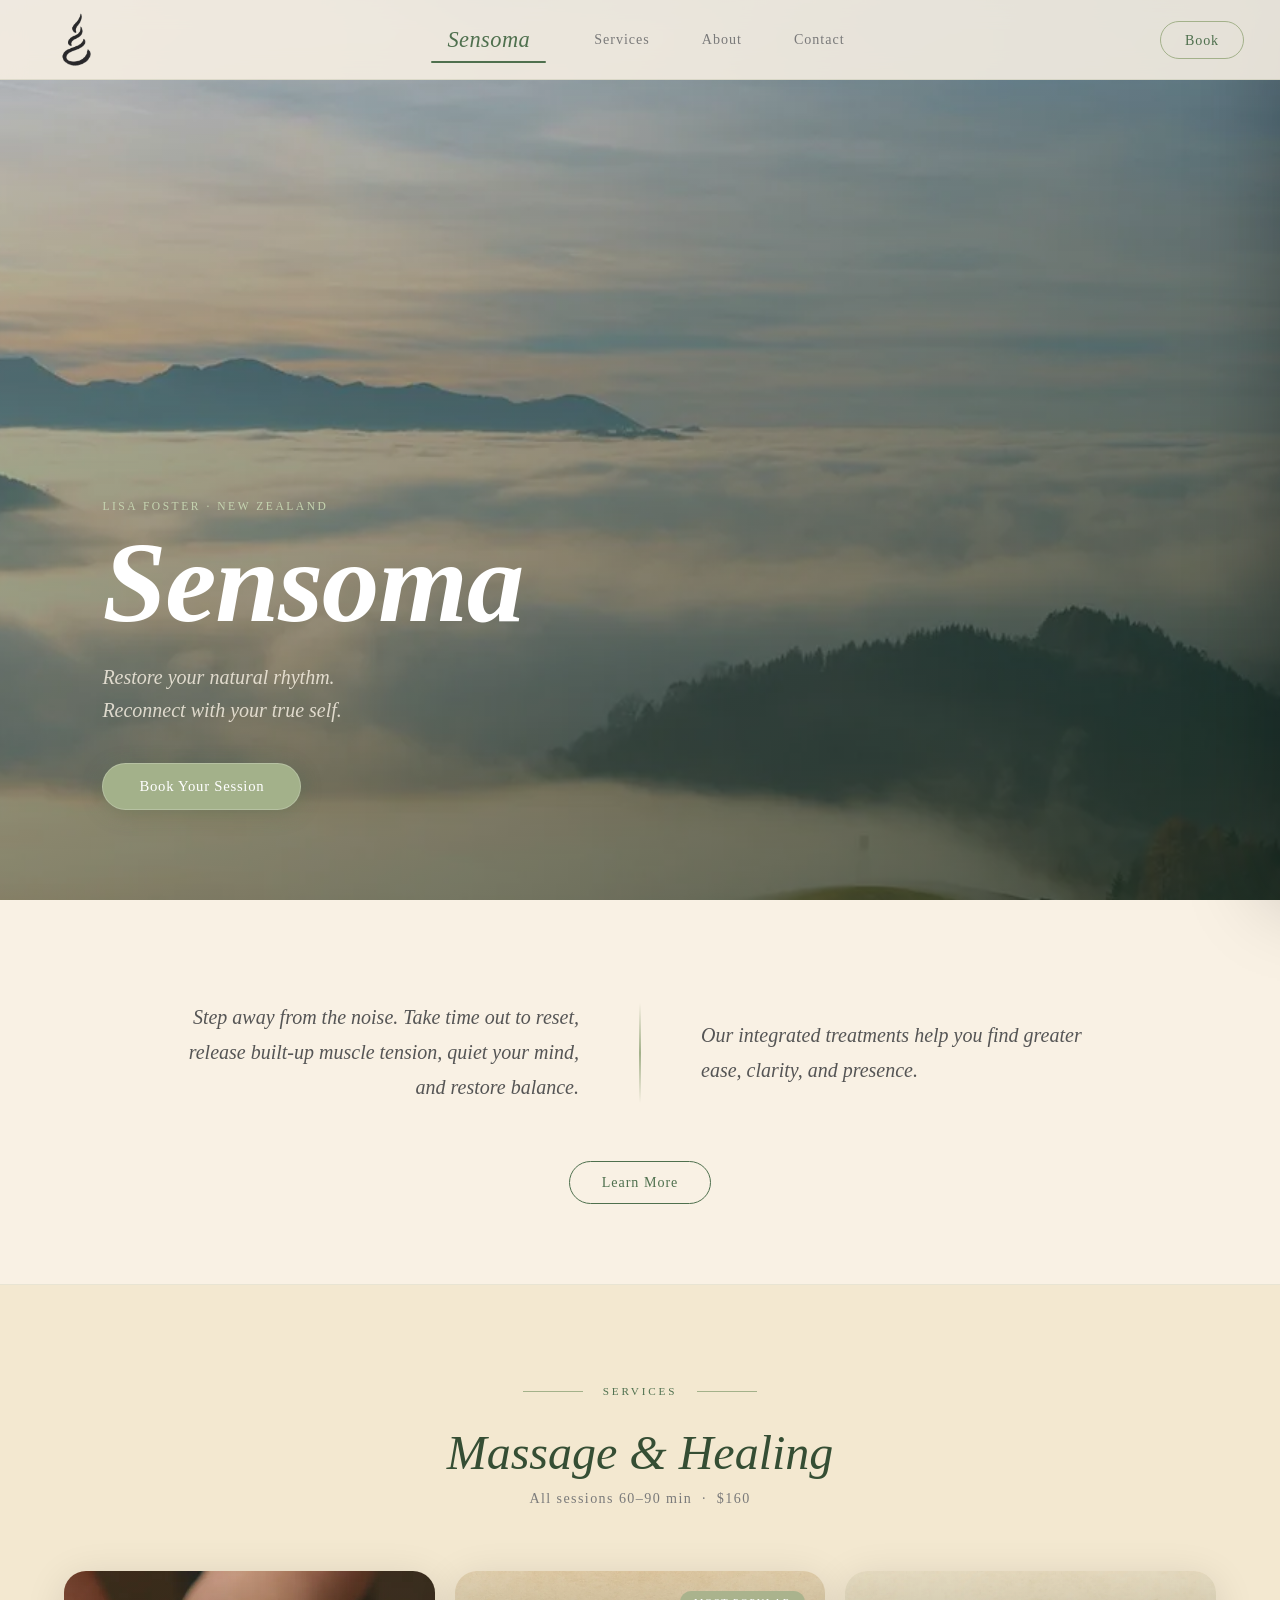
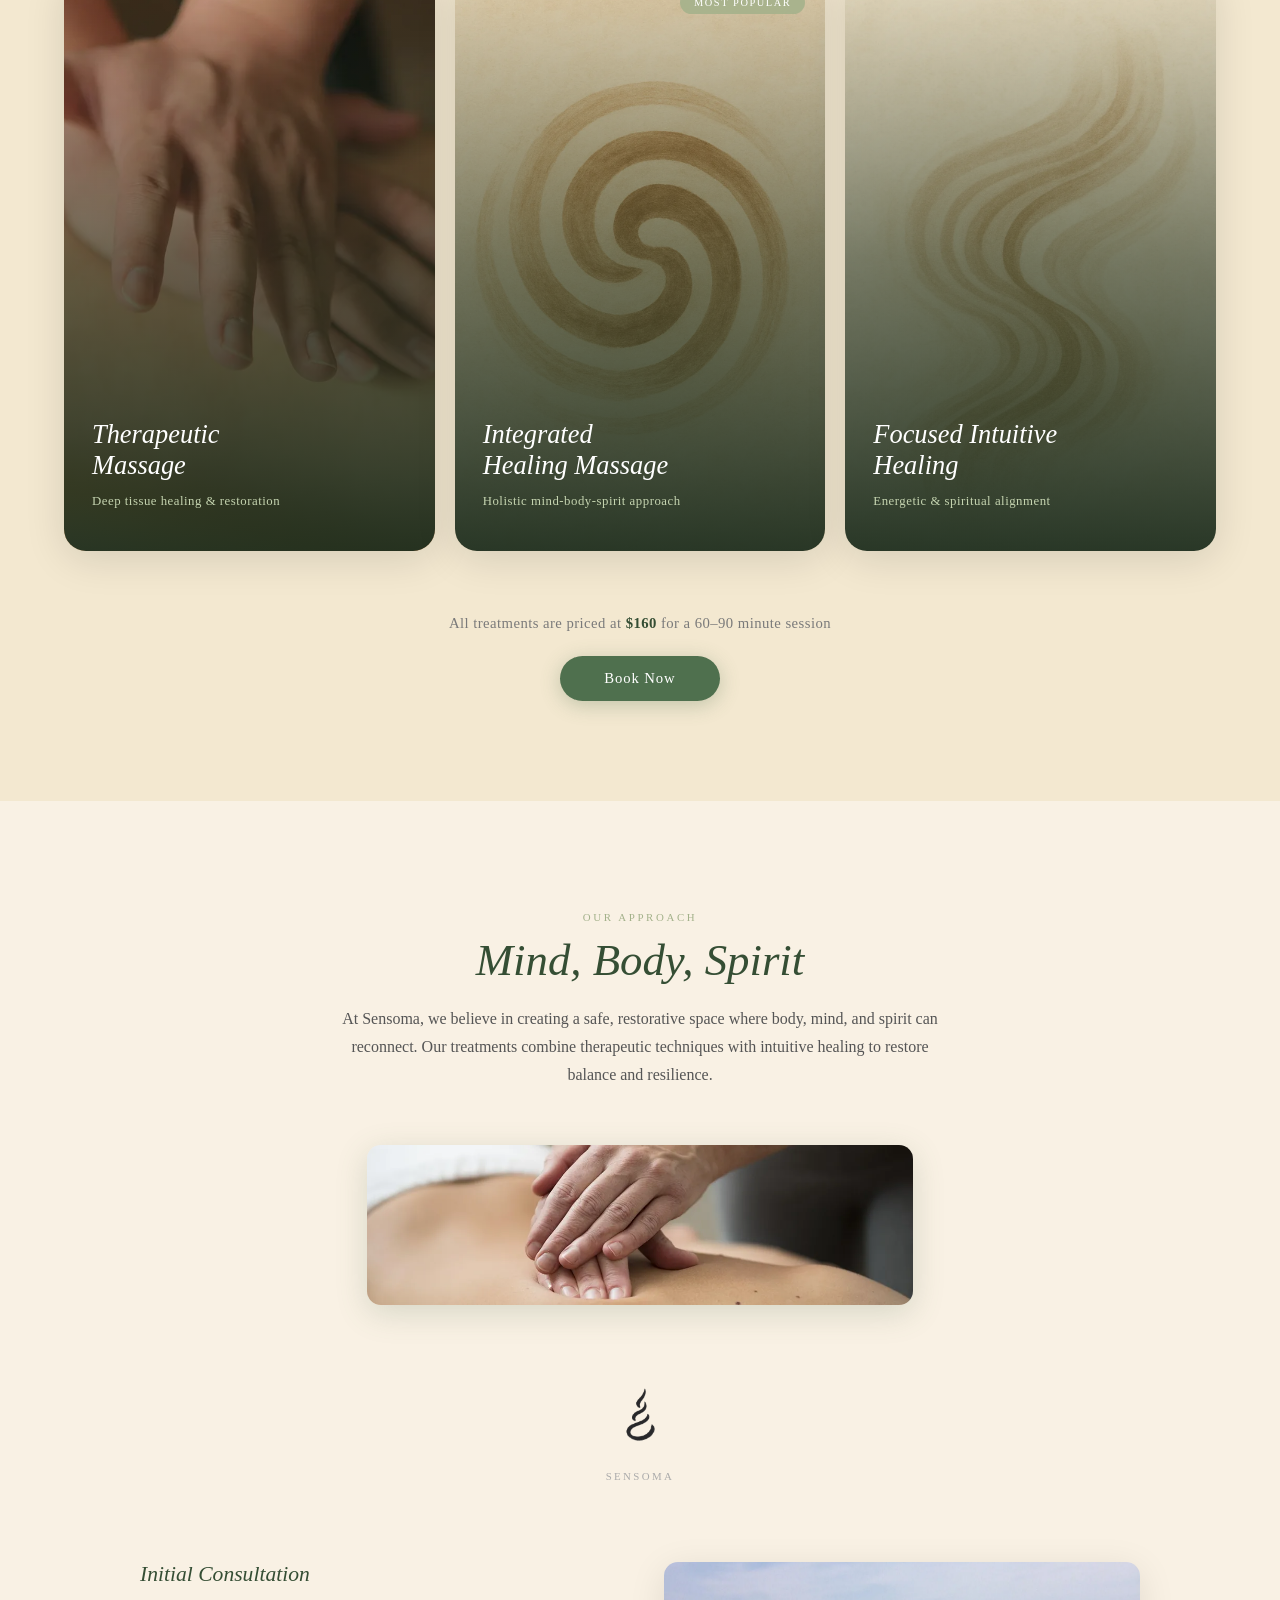
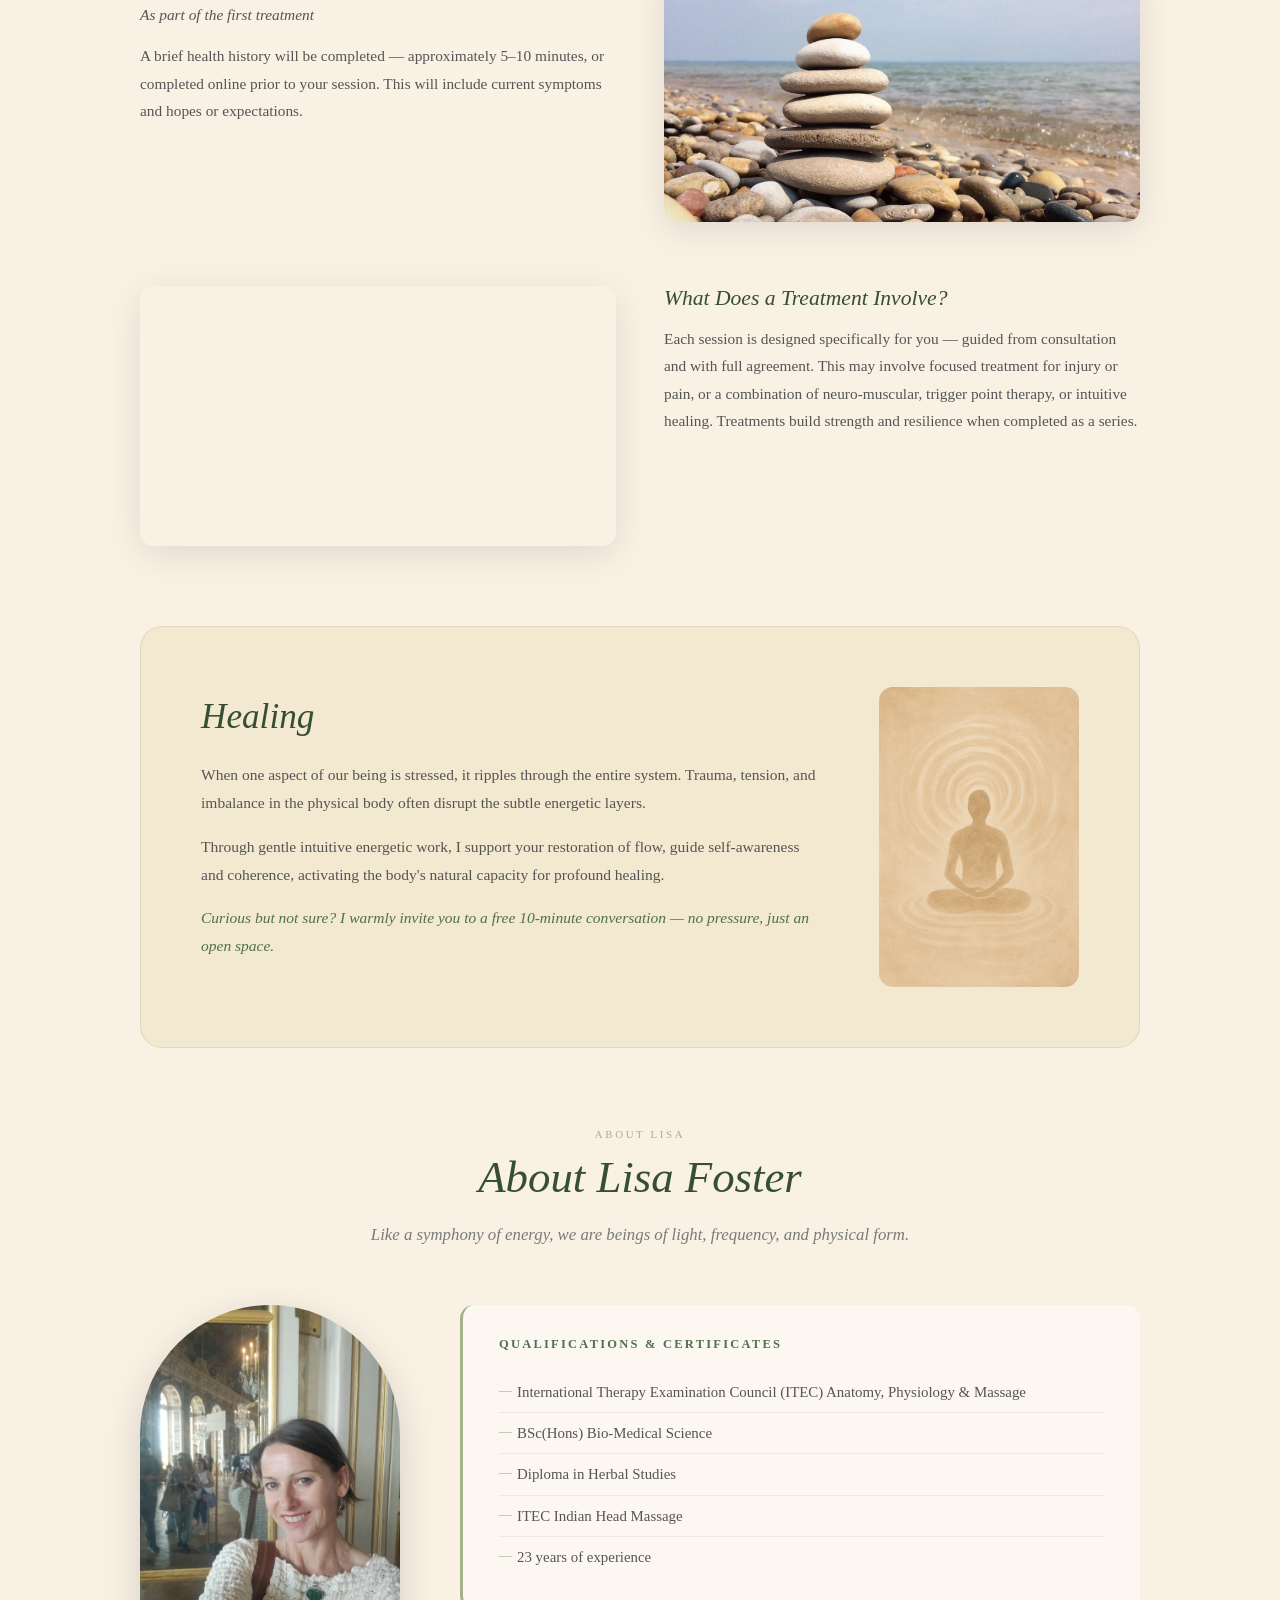
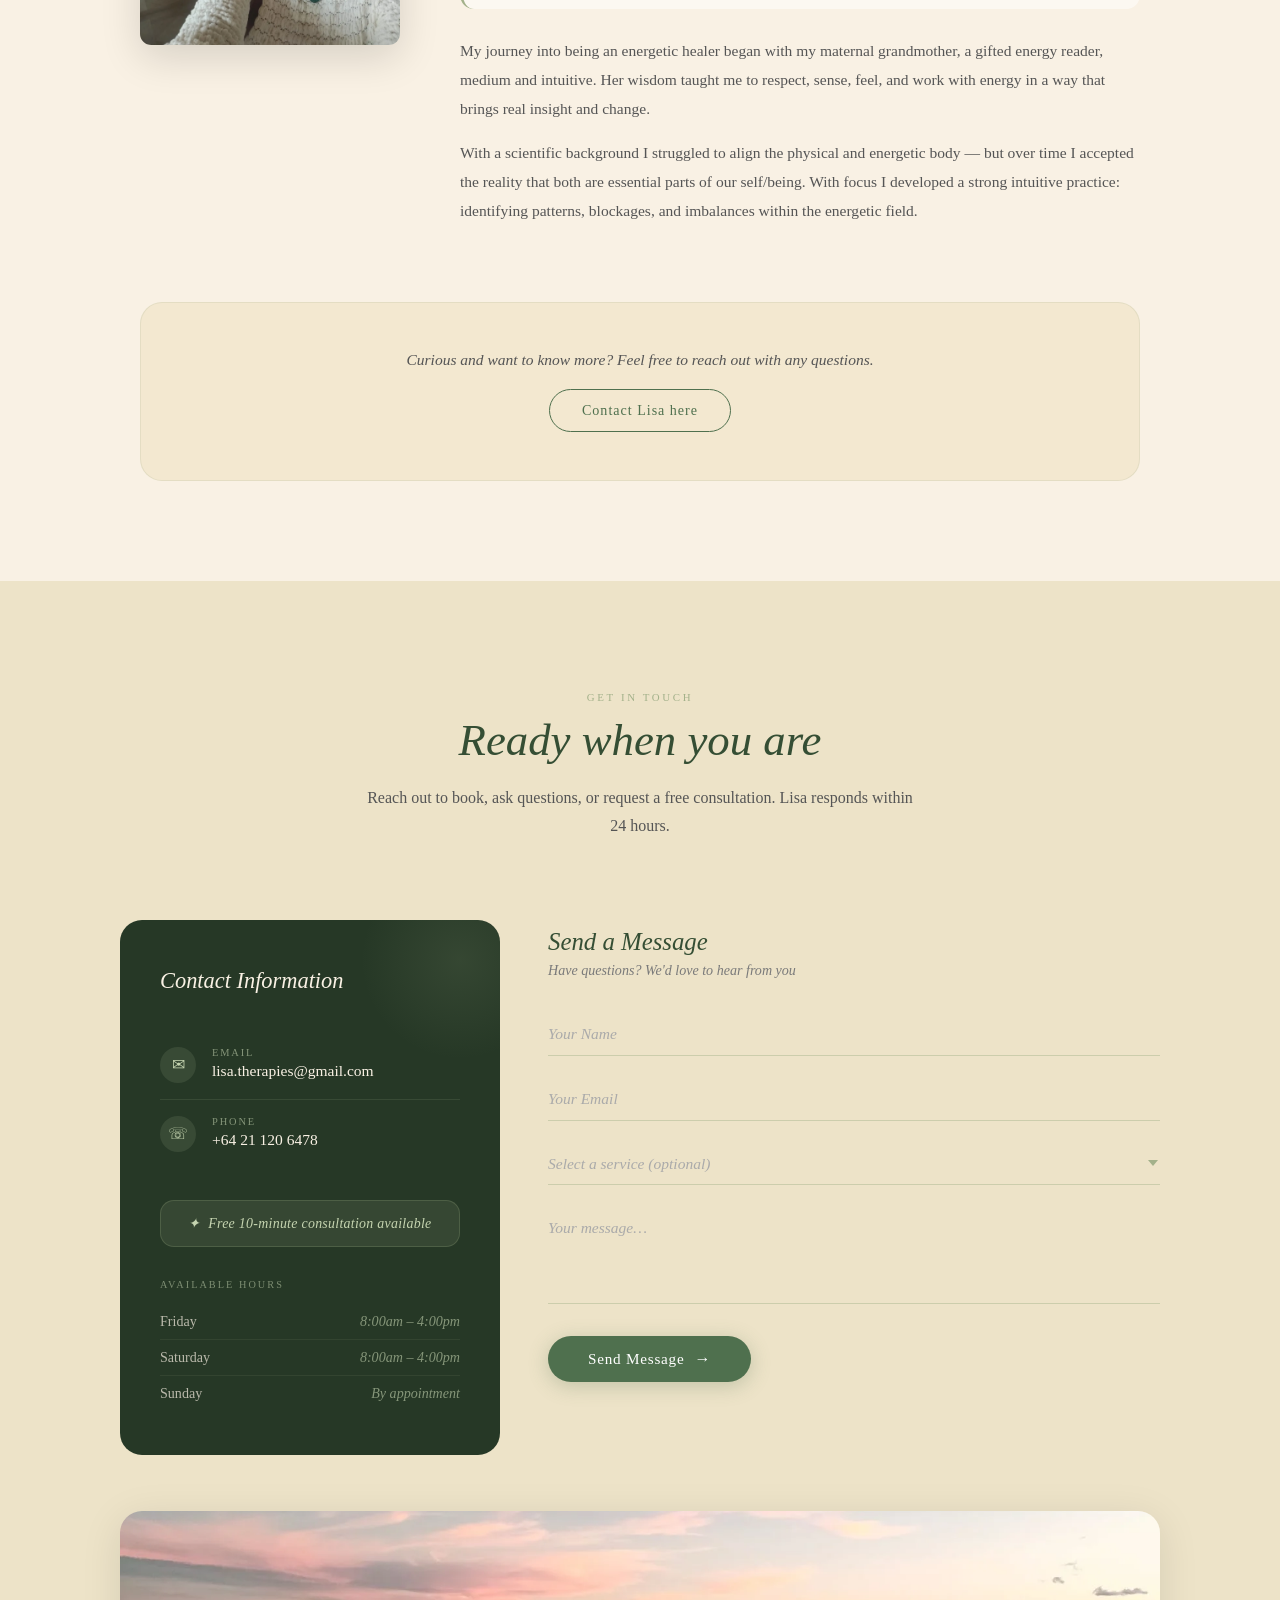
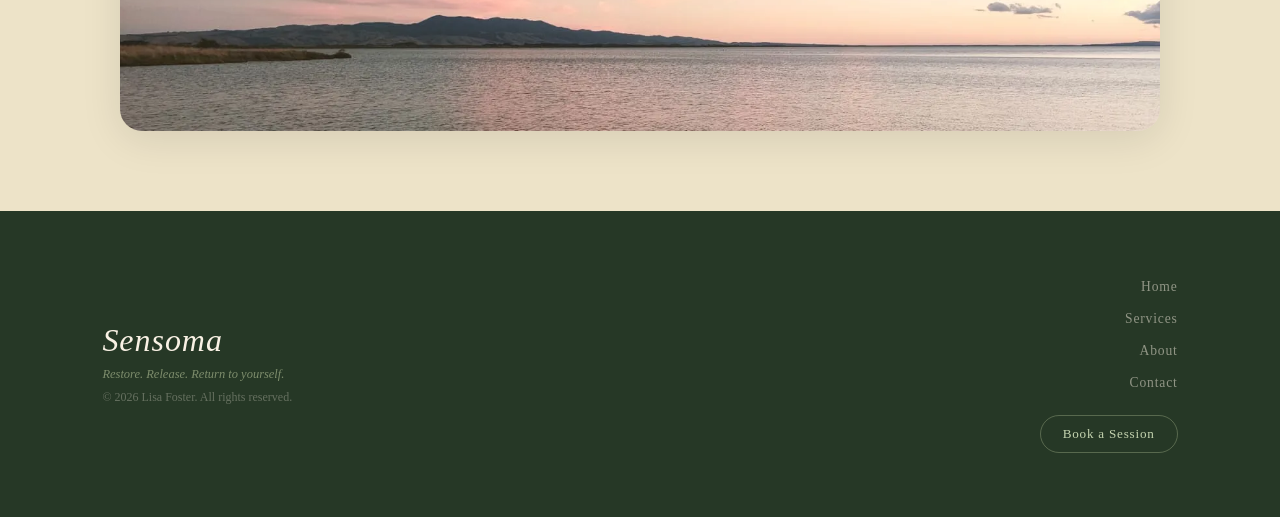
==== commit c9d2a4b7: "Favicon, og:image, WebP jpg swap, enso booking header, remove Discover nudge" ====
--- a/index.html
+++ b/index.html
@@ -6,16 +6,22 @@
   <title>Sensoma – Massage &amp; Healing Services | Lisa Foster, New Zealand</title>
   <meta name="description" content="Sensoma offers therapeutic massage, integrated healing, and intuitive energy work with Lisa Foster in New Zealand. 23 years of experience. Book a 60–90 min session or free 10-minute consultation." />
 
+  <!-- Favicon -->
+  <link rel="icon" href="assets/images/enso.png" type="image/png" />
+
   <!-- Open Graph -->
   <meta property="og:title" content="Sensoma – Massage &amp; Healing Services | Lisa Foster, New Zealand" />
   <meta property="og:description" content="Therapeutic massage, integrated healing, and intuitive energy work with Lisa Foster. Restore your natural rhythm and reconnect with your true self." />
   <meta property="og:type" content="website" />
   <meta property="og:url" content="https://sensoma.co.nz/" />
+  <meta property="og:image" content="https://sensoma.co.nz/assets/images/mountains.webp" />
+  <meta property="og:image:alt" content="Misty mountain landscape — Sensoma healing and massage, New Zealand" />
 
   <!-- Twitter Card -->
-  <meta name="twitter:card" content="summary" />
+  <meta name="twitter:card" content="summary_large_image" />
   <meta name="twitter:title" content="Sensoma – Massage &amp; Healing Services | Lisa Foster, New Zealand" />
   <meta name="twitter:description" content="Therapeutic massage, integrated healing, and intuitive energy work with Lisa Foster in New Zealand." />
+  <meta name="twitter:image" content="https://sensoma.co.nz/assets/images/mountains.webp" />
 
   <!-- Schema.org structured data -->
   <script type="application/ld+json">
@@ -133,10 +139,6 @@
         <p class="hero-tagline">Restore your natural rhythm.<br>Reconnect with your true self.</p>
         <a href="#book" class="cta-button book-trigger">Book Your Session</a>
       </div>
-      <div class="hero-scroll-nudge" aria-hidden="true">
-        <span class="nudge-line"></span>
-        <span class="nudge-label">Discover</span>
-      </div>
     </section>
 
     <!-- BRIDGE -->
@@ -173,7 +175,7 @@
 
         <article class="svc-card svc-1 reveal-up" style="--delay:0ms">
           <div class="svc-img-wrap">
-            <img src="assets/images/chinese-medicine.jpg" alt="Therapeutic massage" class="svc-img" loading="lazy" decoding="async" />
+            <img src="assets/images/chinese-medicine.webp" alt="Therapeutic massage" class="svc-img" loading="lazy" decoding="async" />
             <div class="svc-img-overlay"></div>
           </div>
           <div class="svc-body">
@@ -257,13 +259,13 @@
             <p>A brief health history will be completed — approximately 5–10 minutes, or completed online prior to your session. This will include current symptoms and hopes or expectations.</p>
           </div>
           <div class="about-block-img">
-            <img src="assets/images/rock.jpg" alt="Balanced rocks by the ocean" loading="lazy" decoding="async" />
+            <img src="assets/images/rock.webp" alt="Balanced rocks by the ocean" loading="lazy" decoding="async" />
           </div>
         </div>
 
         <div class="about-block about-block--reverse reveal-right">
           <div class="about-block-img">
-            <img src="assets/images/groyne.jpg" alt="A peaceful groyne stretching into water" loading="lazy" decoding="async" />
+            <img src="assets/images/groyne.webp" alt="A peaceful groyne stretching into water" loading="lazy" decoding="async" />
           </div>
           <div class="about-block-text">
             <h3>What Does a Treatment Involve?</h3>
@@ -297,7 +299,7 @@
 
           <div class="lisa-portrait-col">
             <div class="lisa-portrait-frame">
-              <img src="assets/images/lisa-potrait.jpeg" alt="Lisa Foster" class="lisa-portrait" loading="lazy" decoding="async" />
+              <img src="assets/images/lisa-potrait.webp" alt="Lisa Foster" class="lisa-portrait" loading="lazy" decoding="async" />
             </div>
           </div>
 
@@ -399,7 +401,7 @@
       </div>
 
       <div class="contact-hero-image reveal-up">
-        <img src="assets/images/crocodile-island.jpg" alt="Peaceful coastal landscape" loading="lazy" decoding="async" />
+        <img src="assets/images/crocodile-island.webp" alt="Peaceful coastal landscape" loading="lazy" decoding="async" />
       </div>
 
     </section>
@@ -432,7 +434,8 @@
        role="dialog" aria-modal="true" aria-labelledby="booking-heading" aria-hidden="true">
 
     <div class="booking-header">
-      <img src="assets/images/singing-bowl.jpg" alt="Singing bowl" class="booking-header-image" loading="lazy" decoding="async" />
+      <img src="assets/images/singing-bowl.webp" alt="Singing bowl" class="booking-header-image" loading="lazy" decoding="async" />
+      <img src="assets/images/enso.png" alt="Sensoma" class="booking-header-logo" loading="lazy" decoding="async" />
       <h2 id="booking-heading">Book Your Session</h2>
       <button class="close-booking" id="close-booking" aria-label="Close booking panel">&times;</button>
     </div>
--- a/assets/css/styles.css
+++ b/assets/css/styles.css
@@ -374,32 +374,6 @@
   box-shadow: 0 8px 28px rgba(79,112,78,0.45);
 }
 
-/* Scroll nudge */
-.hero-scroll-nudge {
-  position: absolute;
-  bottom: 40px;
-  right: 8%;
-  z-index: 2;
-  display: flex;
-  flex-direction: column;
-  align-items: center;
-  gap: 8px;
-  animation: heroIn 1s var(--ease-out) 1.4s both;
-}
-
-.nudge-line {
-  display: block;
-  width: 1px;
-  height: 48px;
-  background: linear-gradient(to bottom, transparent, rgba(249,241,228,0.55));
-}
-
-.nudge-label {
-  font-size: 0.6rem;
-  letter-spacing: 0.2em;
-  text-transform: uppercase;
-  color: rgba(249,241,228,0.4);
-}
 
 /* ---------------------------------------------------------------
    8. BRIDGE SECTION
@@ -1397,9 +1371,13 @@
 body.booking-open .navbar        { z-index: 3000; }
 
 .booking-header {
-  padding: 22px 28px;
+  height: var(--navbar-h);
+  padding: 0 40px;
+  background: rgba(249, 241, 228, 0.97);
+  backdrop-filter: blur(12px);
+  -webkit-backdrop-filter: blur(12px);
   border-bottom: 1px solid rgba(163,177,138,0.25);
-  background: linear-gradient(135deg, var(--cream-mid), var(--cream-warm));
+  box-shadow: 0 2px 24px rgba(0,0,0,0.07);
   position: sticky;
   top: 0;
   z-index: 10;
@@ -1408,7 +1386,6 @@
   justify-content: center;
   gap: 14px;
   flex-shrink: 0;
-  box-shadow: 0 2px 12px rgba(0,0,0,0.05);
 }
 
 .booking-header-image {
@@ -1418,6 +1395,9 @@
   border: 2.5px solid var(--green-mid);
   box-shadow: 0 3px 12px rgba(0,0,0,0.12);
 }
+
+/* Logo shown only on mobile — hidden on desktop */
+.booking-header-logo { display: none; }
 
 .booking-header h2 {
   margin: 0;
@@ -1871,18 +1851,32 @@
 
   /* Booking header — compact but image stays visible */
   .booking-header {
-    padding: 16px 20px;
-    gap: 10px;
+    padding: 0 60px;
+    gap: 0;
+    justify-content: center;
   }
 
-  .booking-header-image {
-    width: 44px;
-    height: 44px;
-    flex-shrink: 0;
+  .booking-header-image { display: none; }
+
+  .booking-header-logo {
+    display: block;
+    position: absolute;
+    left: 36px;
+    top: 50%;
+    transform: translateY(-50%);
+    width: 36px;
+    height: 36px;
+    object-fit: contain;
+    border: none;
+    box-shadow: none;
+    border-radius: 0;
+    margin: 0;
   }
 
   .booking-header h2 {
     font-size: 1.15rem;
+    text-align: center;
+    flex: none;
   }
 
   /* Footer */
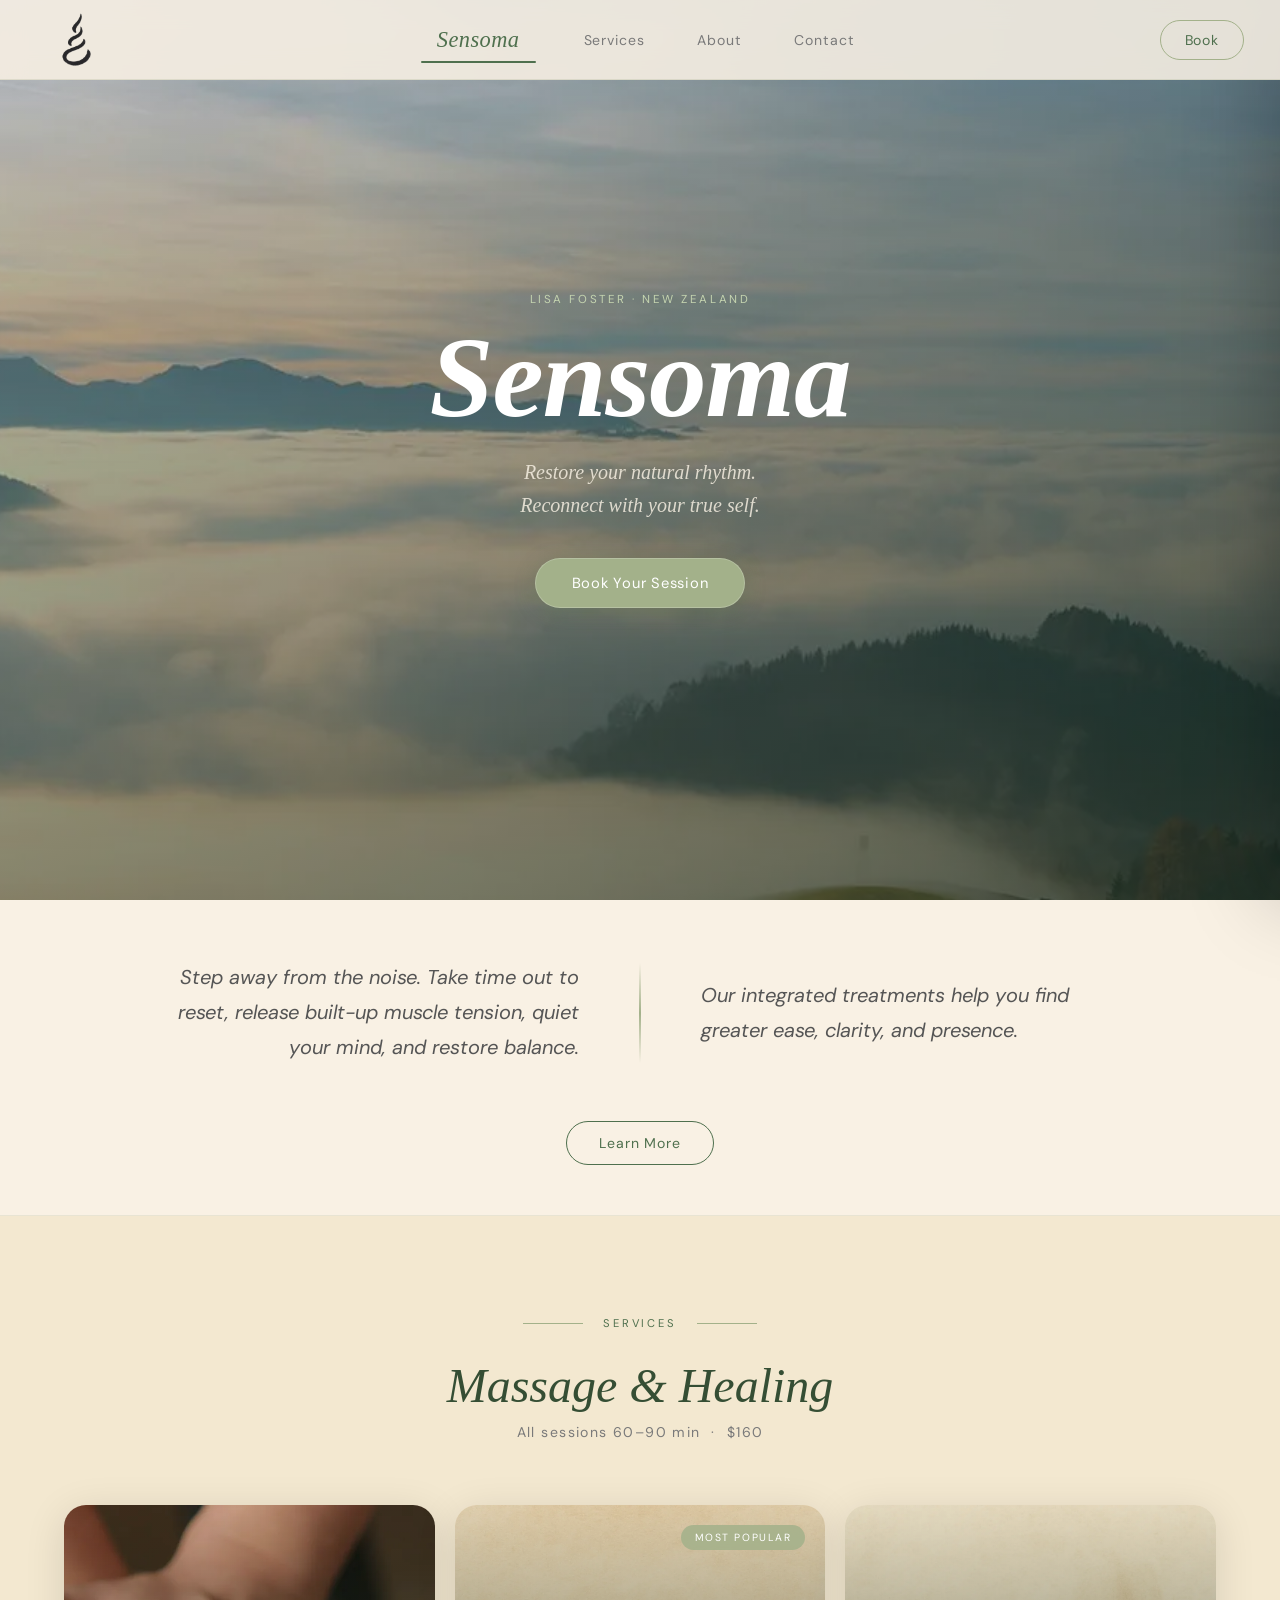
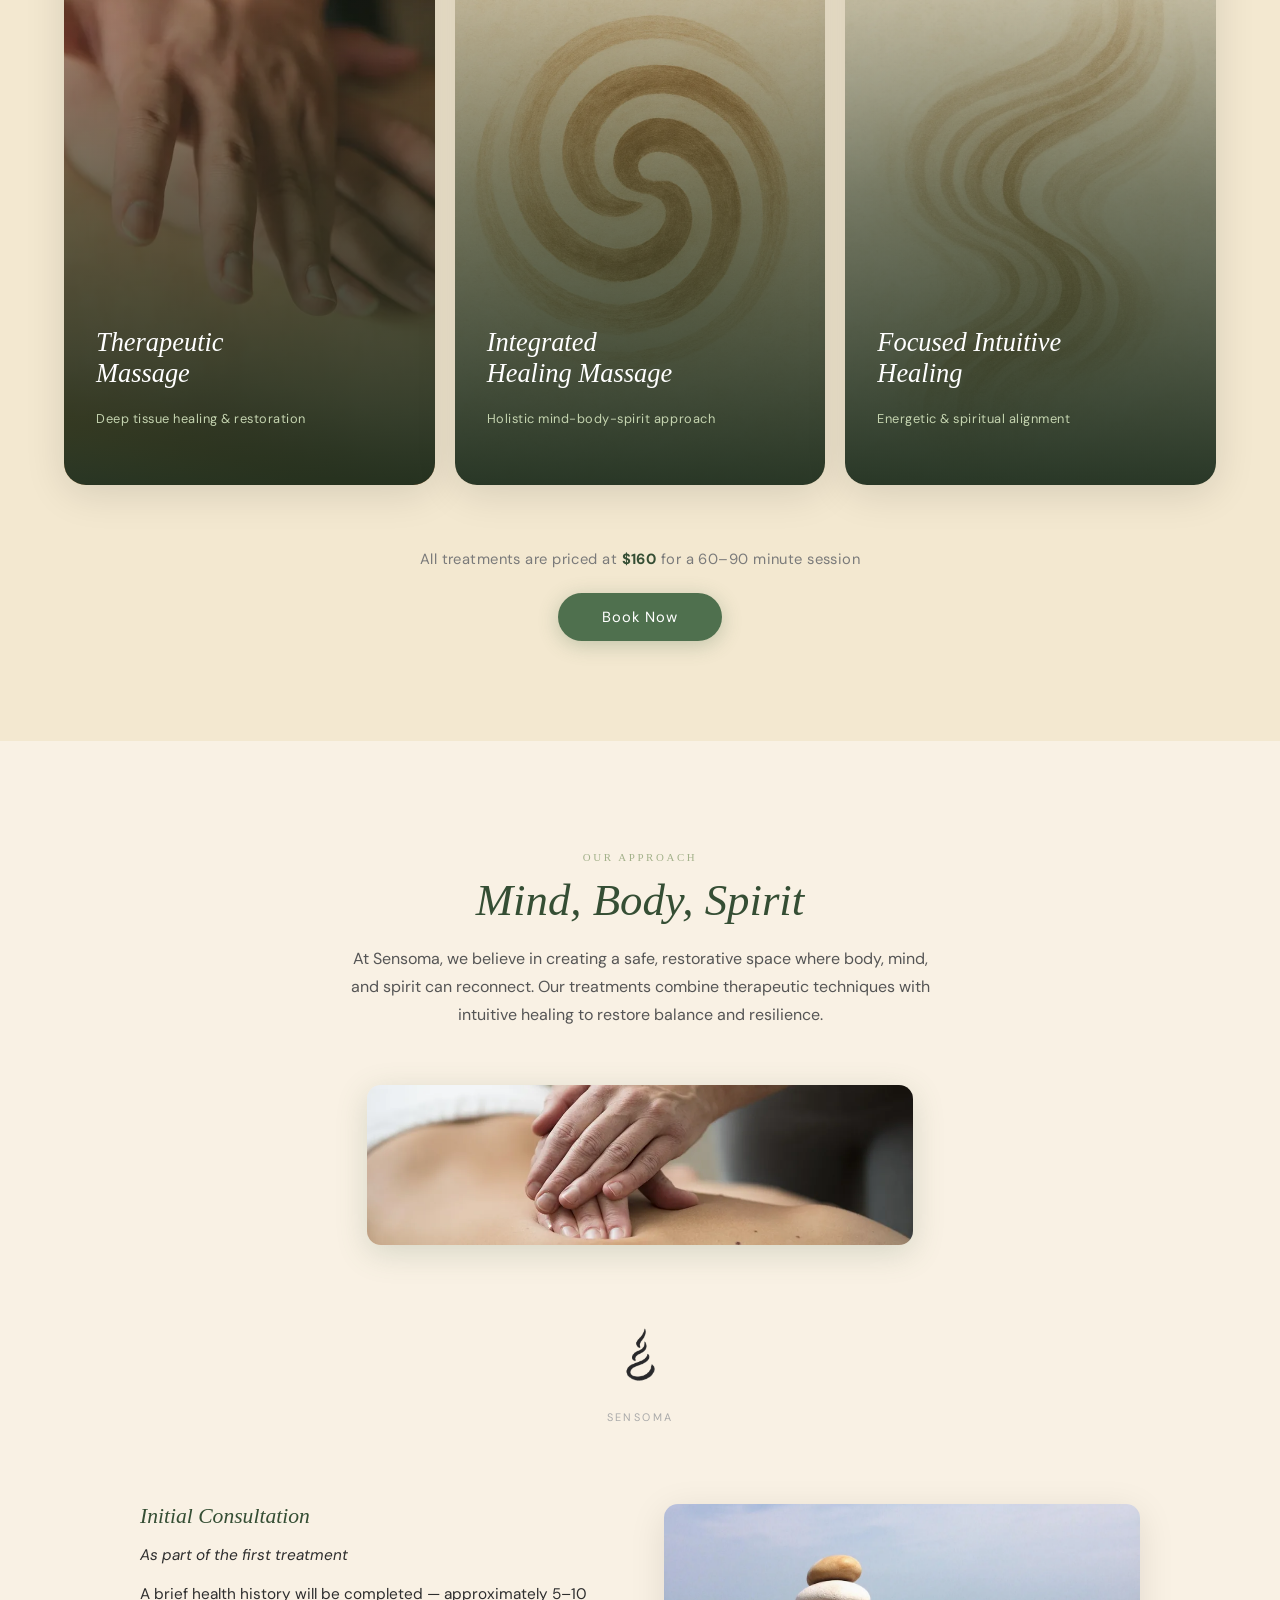
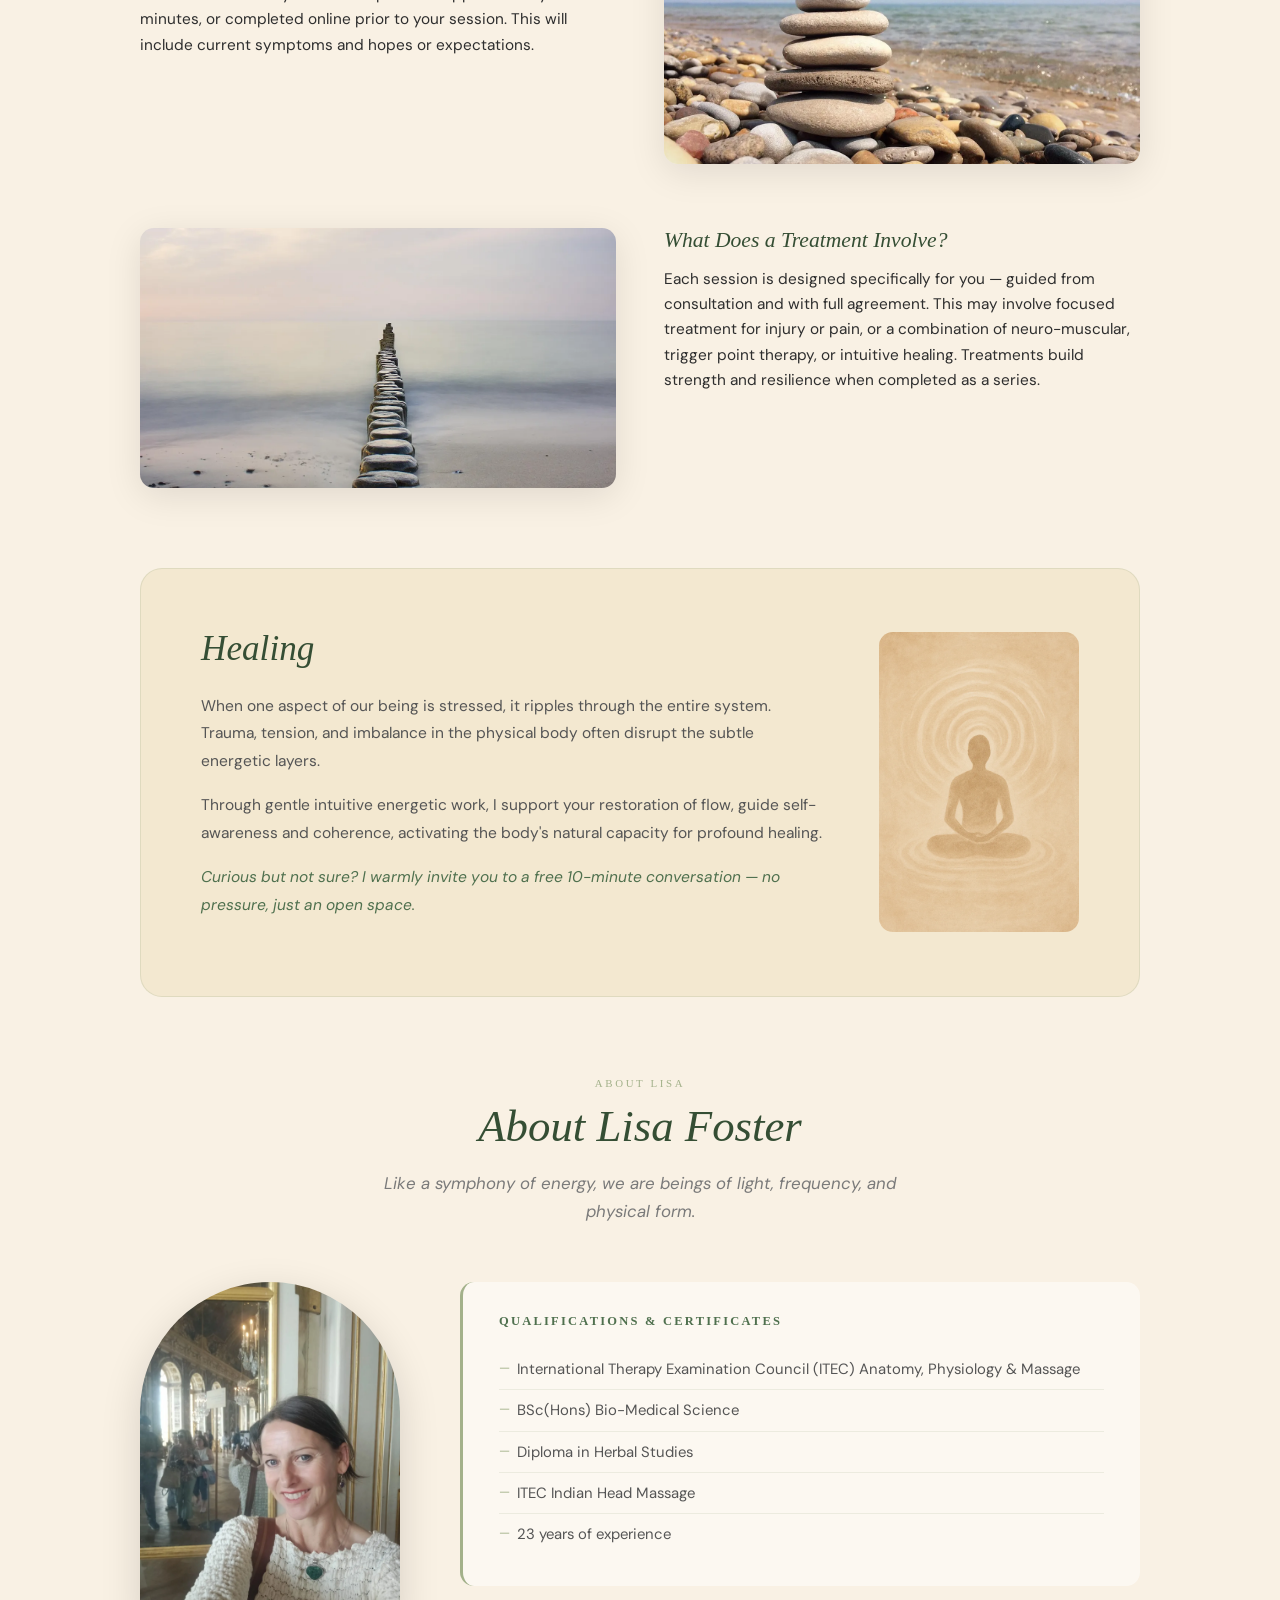
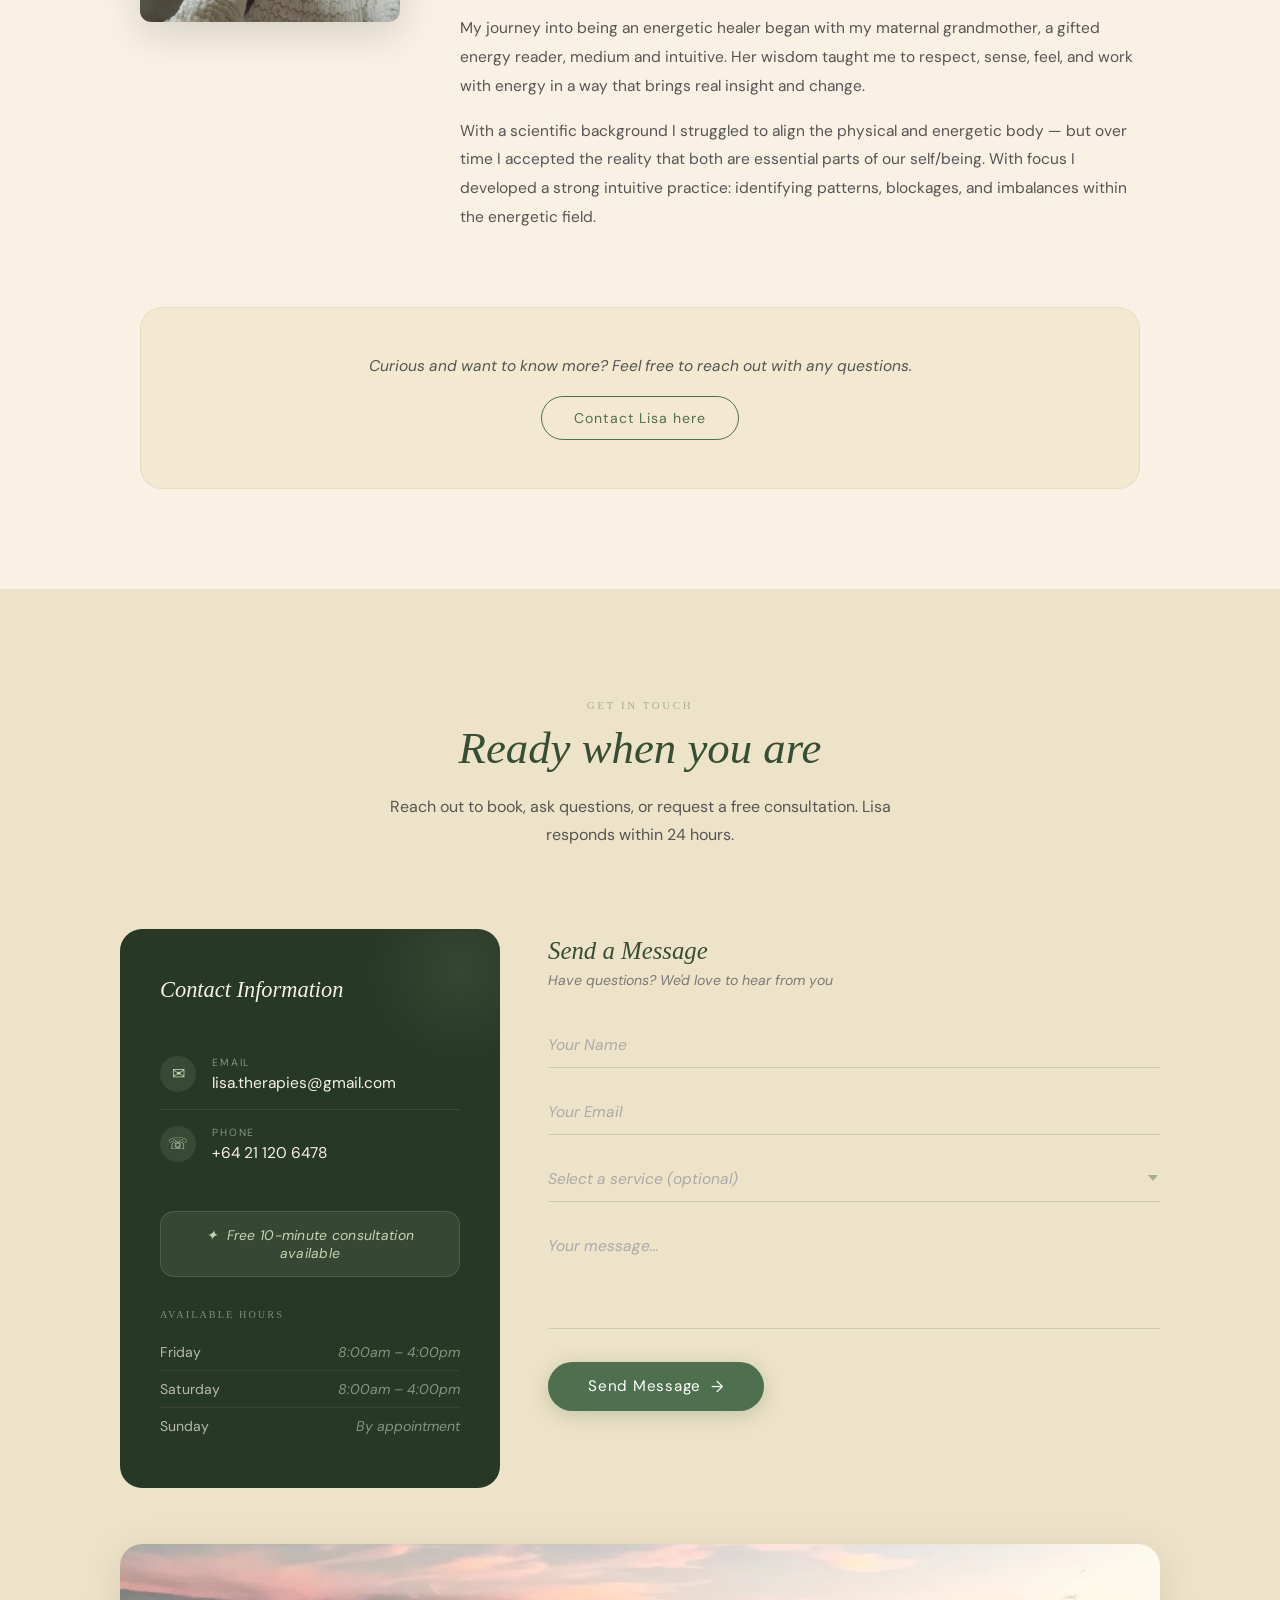
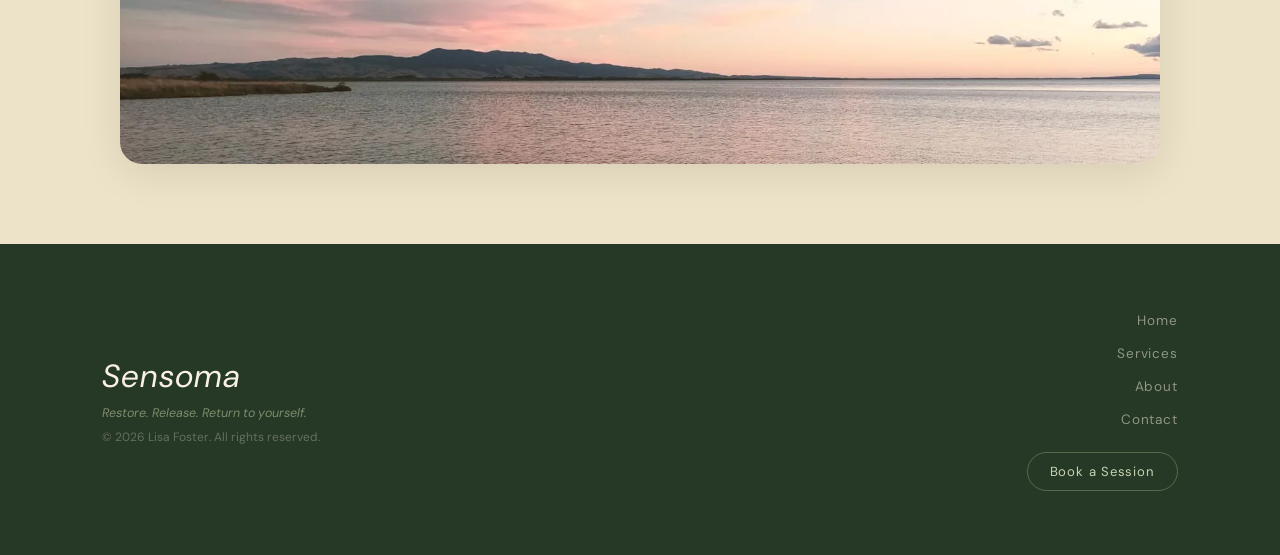
==== commit d245ef9f: "Design refresh, typography, hero centred, SEO improvements, sitemap, robots.txt" ====
--- a/index.html
+++ b/index.html
@@ -6,8 +6,20 @@
   <title>Sensoma – Massage &amp; Healing Services | Lisa Foster, New Zealand</title>
   <meta name="description" content="Sensoma offers therapeutic massage, integrated healing, and intuitive energy work with Lisa Foster in New Zealand. 23 years of experience. Book a 60–90 min session or free 10-minute consultation." />
 
+  <!-- Fonts -->
+  <link rel="preconnect" href="https://fonts.googleapis.com" />
+  <link rel="preconnect" href="https://fonts.gstatic.com" crossorigin />
+  <link href="https://fonts.googleapis.com/css2?family=DM+Sans:ital,opsz,wght@0,9..40,300;0,9..40,400;0,9..40,500;1,9..40,300&display=swap" rel="stylesheet" />
+
   <!-- Favicon -->
   <link rel="icon" href="assets/images/enso.png" type="image/png" />
+  <link rel="apple-touch-icon" href="assets/images/enso.png" />
+
+  <!-- Canonical -->
+  <link rel="canonical" href="https://sensoma.co.nz/" />
+
+  <!-- Preload hero image -->
+  <link rel="preload" as="image" href="assets/images/mountains.webp" />
 
   <!-- Open Graph -->
   <meta property="og:title" content="Sensoma – Massage &amp; Healing Services | Lisa Foster, New Zealand" />
@@ -130,7 +142,7 @@
     <!-- HERO -->
     <section id="home" class="hero-section">
       <div class="hero-background">
-        <img src="assets/images/mountains.webp" alt="Misty mountain landscape" />
+        <img src="assets/images/mountains.webp" alt="Misty mountain landscape" fetchpriority="high" />
       </div>
       <div class="hero-overlay"></div>
       <div class="hero-content">
--- a/assets/css/styles.css
+++ b/assets/css/styles.css
@@ -47,7 +47,7 @@
 }
 
 body {
-  font-family: Georgia, 'Times New Roman', serif;
+  font-family: 'DM Sans', sans-serif;
   background: var(--cream);
   color: var(--text);
   overflow-x: hidden;
@@ -58,10 +58,19 @@
 ul  { list-style: none; padding: 0; }
 
 button {
-  font-family: Georgia, serif;
+  font-family: 'DM Sans', sans-serif;
   cursor: pointer;
   border: none;
   background: none;
+}
+
+/* Georgia — headings and brand voice */
+h1, h2, h3 { font-family: Georgia, 'Times New Roman', serif; }
+
+.hero-tagline,
+.section-eyebrow,
+.nav-links .brand-link {
+  font-family: Georgia, 'Times New Roman', serif;
 }
 
 section[id] { scroll-margin-top: var(--navbar-h); }
@@ -282,8 +291,9 @@
   height: 100svh;
   min-height: 580px;
   display: flex;
-  align-items: flex-end;
-  padding: 0 8% 10vh;
+  align-items: center;
+  justify-content: center;
+  padding: 0 8%;
   overflow: hidden;
 }
 
@@ -322,6 +332,7 @@
   position: relative;
   z-index: 2;
   max-width: 680px;
+  text-align: center;
   animation: heroIn 1.1s var(--ease-out) 0.2s both;
 }
 
@@ -380,7 +391,7 @@
 --------------------------------------------------------------- */
 .bridge-section {
   background: var(--cream);
-  padding: 100px 8% 80px;
+  padding: 60px 8% 50px;
   border-bottom: 1px solid rgba(163,177,138,0.2);
 }
 
@@ -435,7 +446,7 @@
   letter-spacing: 0.07em;
   transition: all 0.25s ease;
   background: transparent;
-  font-family: Georgia, serif;
+  font-family: 'DM Sans', sans-serif;
   cursor: pointer;
 }
 
@@ -572,10 +583,10 @@
 .svc-body {
   position: relative;
   z-index: 1;
-  padding: 32px 28px;
+  padding: 36px 32px;
   display: flex;
   flex-direction: column;
-  gap: 6px;
+  gap: 10px;
 }
 
 .svc-number { display: none; }
@@ -586,7 +597,7 @@
   font-weight: normal;
   color: var(--white);
   line-height: 1.2;
-  margin-bottom: 6px;
+  margin-bottom: 10px;
 }
 
 .svc-subtitle {
@@ -604,7 +615,7 @@
   display: flex;
   flex-direction: column;
   gap: 16px;
-  margin-top: 4px;
+  margin-top: 12px;
 }
 
 .svc-card:hover .svc-reveal {
@@ -628,7 +639,7 @@
   border: none;
   padding: 0;
   cursor: pointer;
-  font-family: Georgia, serif;
+  font-family: 'DM Sans', sans-serif;
   transition: color 0.2s ease, letter-spacing 0.2s ease;
 }
 
@@ -680,7 +691,7 @@
   border-radius: var(--radius-pill);
   font-size: 0.92rem;
   letter-spacing: 0.06em;
-  font-family: Georgia, serif;
+  font-family: 'DM Sans', sans-serif;
   transition: all 0.28s ease;
   box-shadow: 0 4px 20px rgba(79,112,78,0.3);
 }
@@ -795,8 +806,8 @@
 
 .about-block-text p {
   font-size: 0.96rem;
-  color: var(--text-mid);
-  line-height: 1.8;
+  color: var(--text);
+  line-height: 1.65;
 }
 
 .about-block-img {
@@ -1148,7 +1159,7 @@
   border: none;
   border-bottom: 1.5px solid rgba(163,177,138,0.45);
   border-radius: 0;
-  font-family: Georgia, serif;
+  font-family: 'DM Sans', sans-serif;
   font-size: 0.97rem;
   background: transparent;
   color: var(--text);
@@ -1217,7 +1228,7 @@
   background: var(--green);
   color: var(--white);
   border-radius: var(--radius-pill);
-  font-family: Georgia, serif;
+  font-family: 'DM Sans', sans-serif;
   font-size: 0.95rem;
   letter-spacing: 0.05em;
   transition: all 0.28s ease;
@@ -1481,7 +1492,7 @@
   padding: 10px 14px;
   border: 1.5px solid rgba(163,177,138,0.35);
   border-radius: var(--radius-sm);
-  font-family: Georgia, serif;
+  font-family: 'DM Sans', sans-serif;
   font-size: 0.93rem;
   background: #fafaf7;
   color: var(--text);
@@ -1530,7 +1541,7 @@
   border: none;
   padding: 14px;
   border-radius: var(--radius-sm);
-  font-family: Georgia, serif;
+  font-family: 'DM Sans', sans-serif;
   font-size: 0.97rem;
   letter-spacing: 0.04em;
   cursor: pointer;
@@ -1615,7 +1626,7 @@
   background: var(--green);
   color: var(--white);
   border-radius: var(--radius-pill);
-  font-family: Georgia, serif;
+  font-family: 'DM Sans', sans-serif;
   font-size: 0.95rem;
   cursor: pointer;
   transition: all 0.25s ease;
@@ -1756,11 +1767,11 @@
   }
 
   /* Hero */
-  .hero-section { padding: 0 6% 12vh; }
+  .hero-section { padding: 0 6%; }
   .hero-heading { font-size: clamp(3rem, 14vw, 4.5rem); }
 
   /* Bridge */
-  .bridge-section { padding: 72px 6% 60px; }
+  .bridge-section { padding: 44px 6% 36px; }
   .bridge-inner {
     grid-template-columns: 1fr;
     gap: 32px;
@@ -1941,7 +1952,7 @@
   padding: 10px 14px;
   border: 1.5px solid rgba(163,177,138,0.35);
   border-radius: var(--radius-sm);
-  font-family: Georgia, serif;
+  font-family: 'DM Sans', sans-serif;
   font-size: 0.93rem;
   background: #fafaf7;
   color: var(--text);
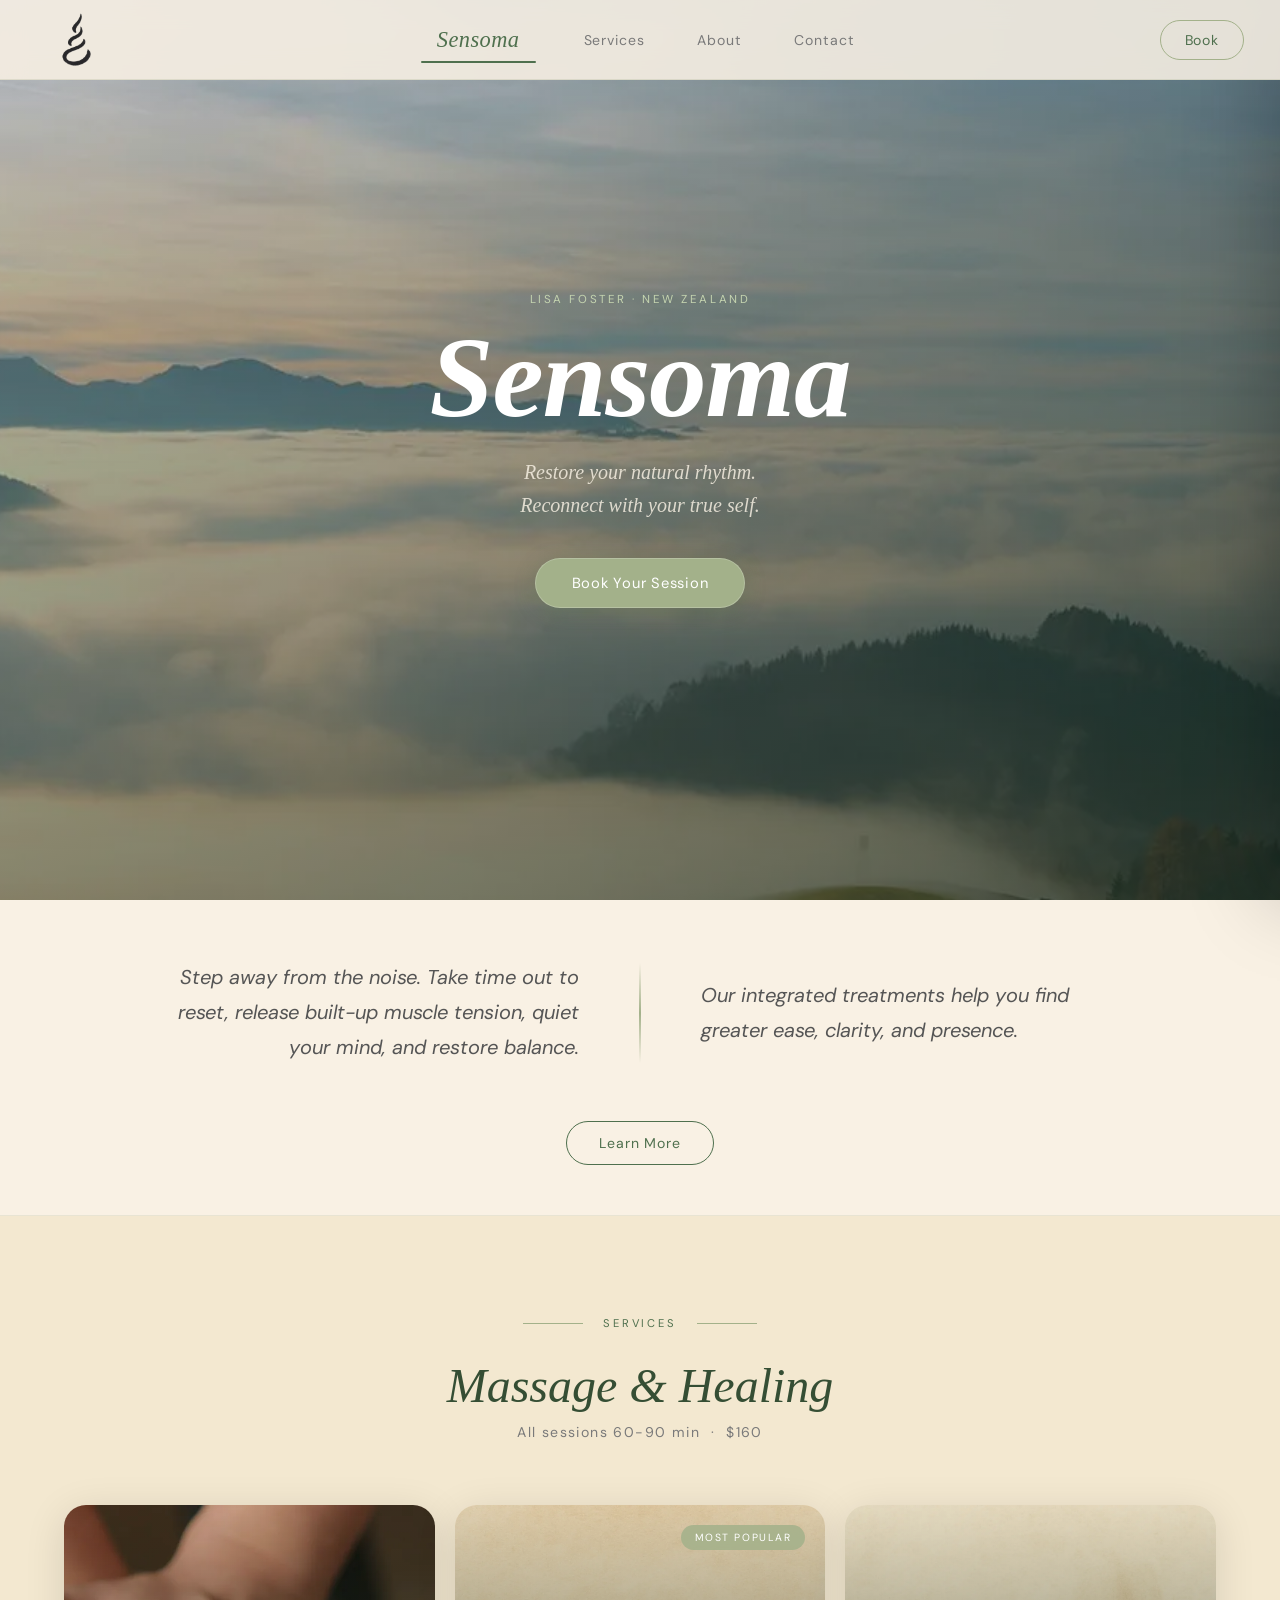
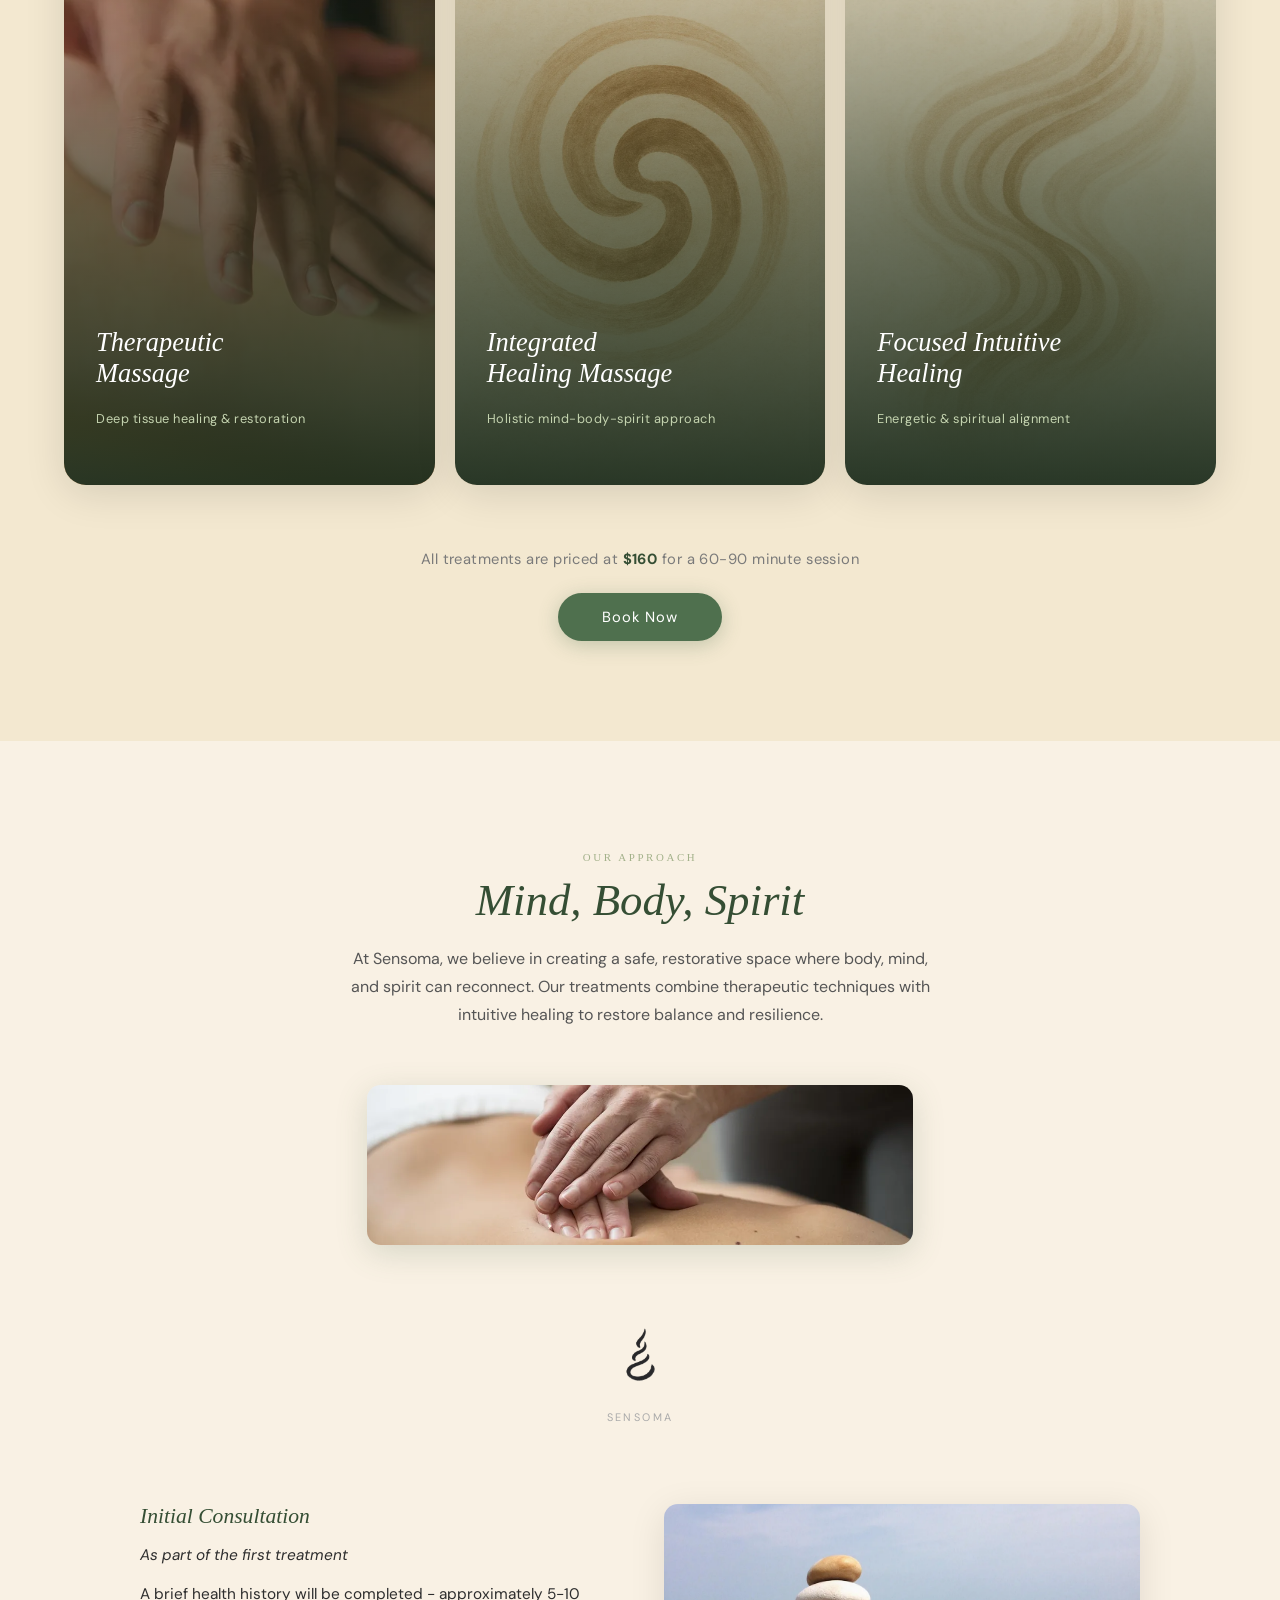
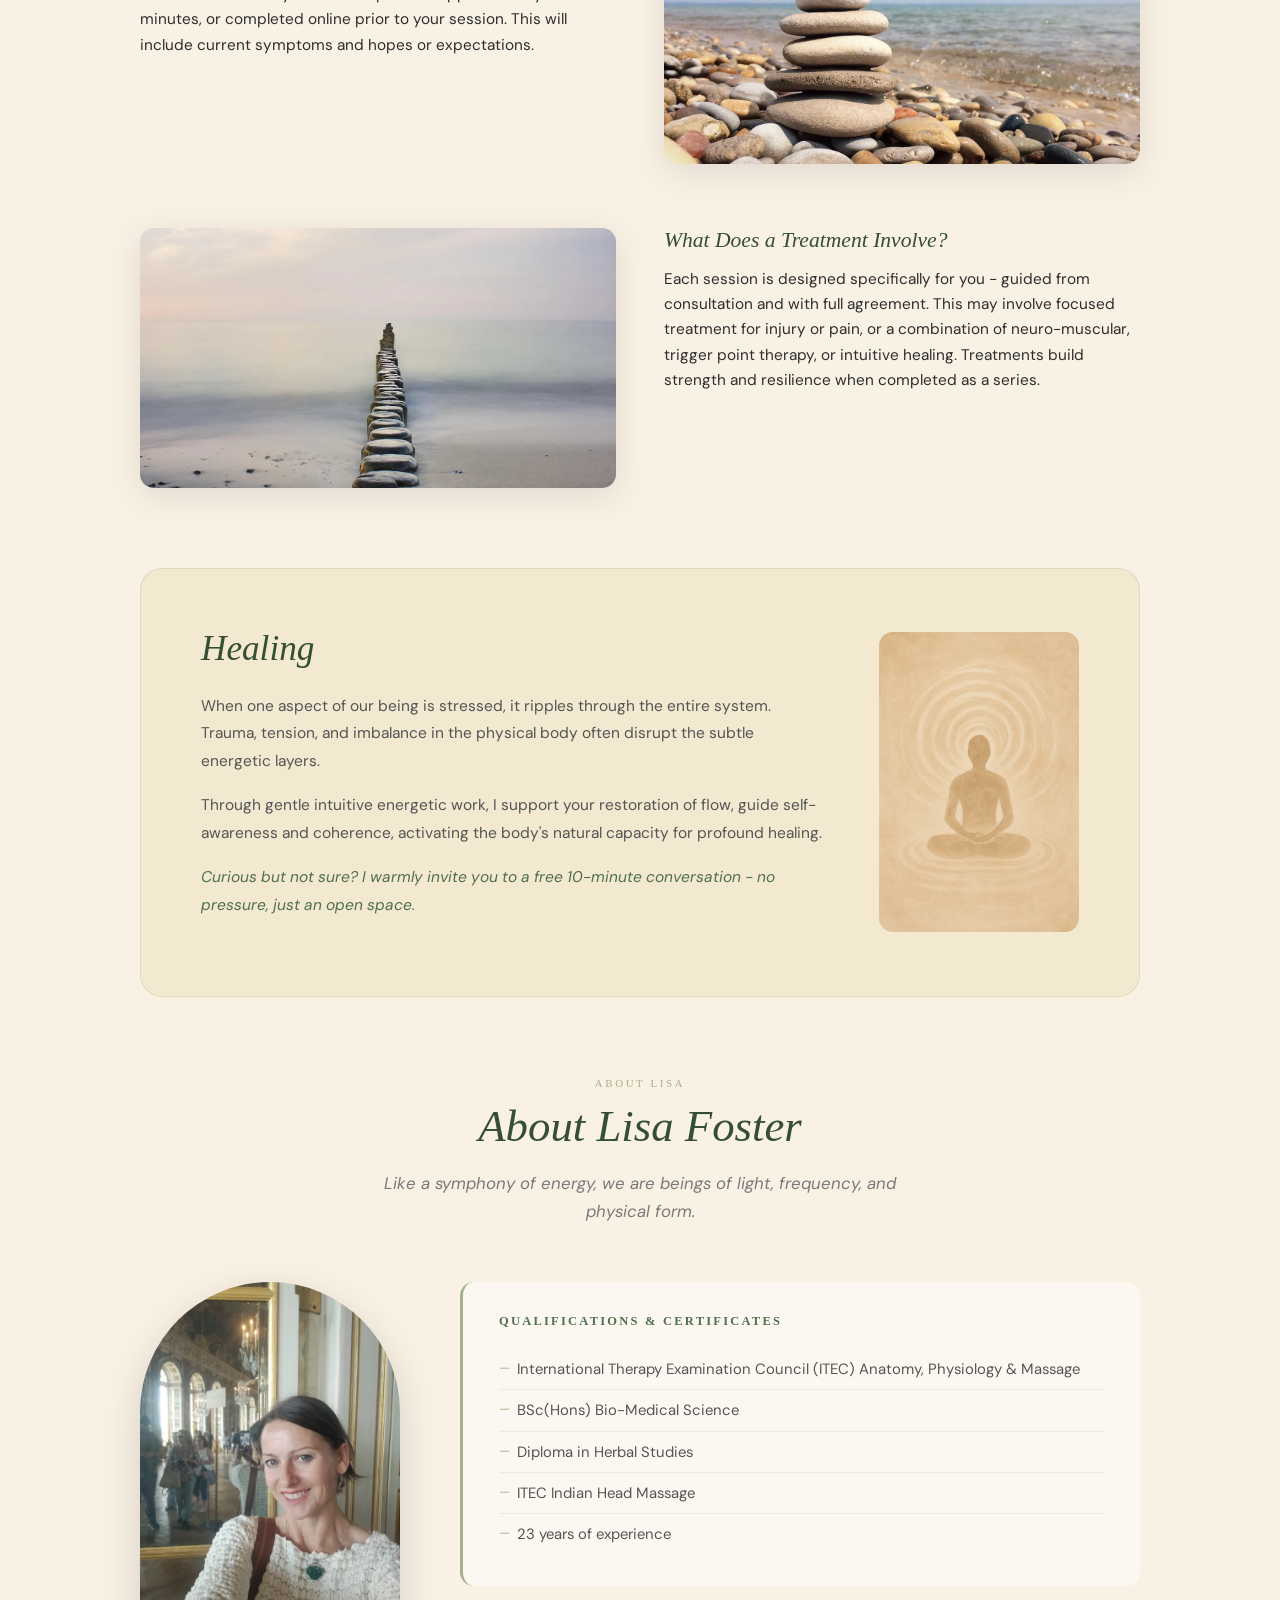
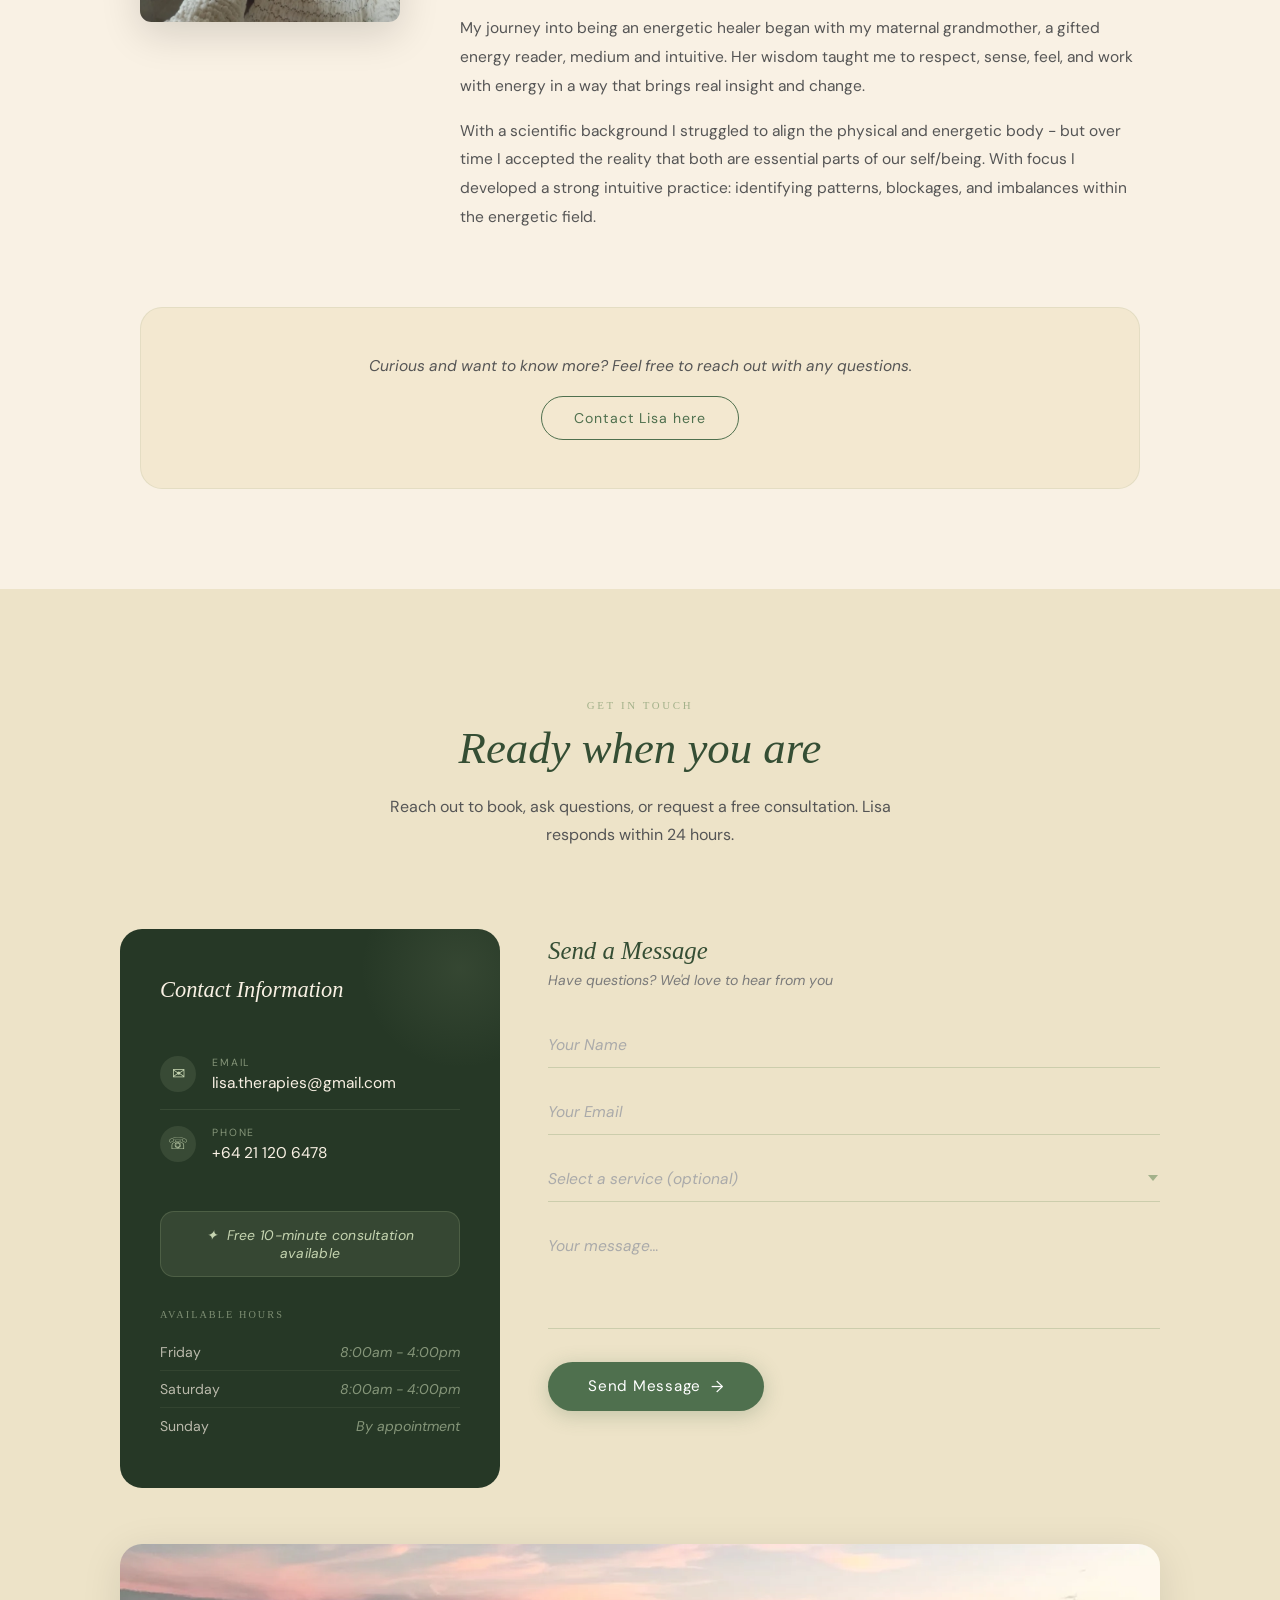
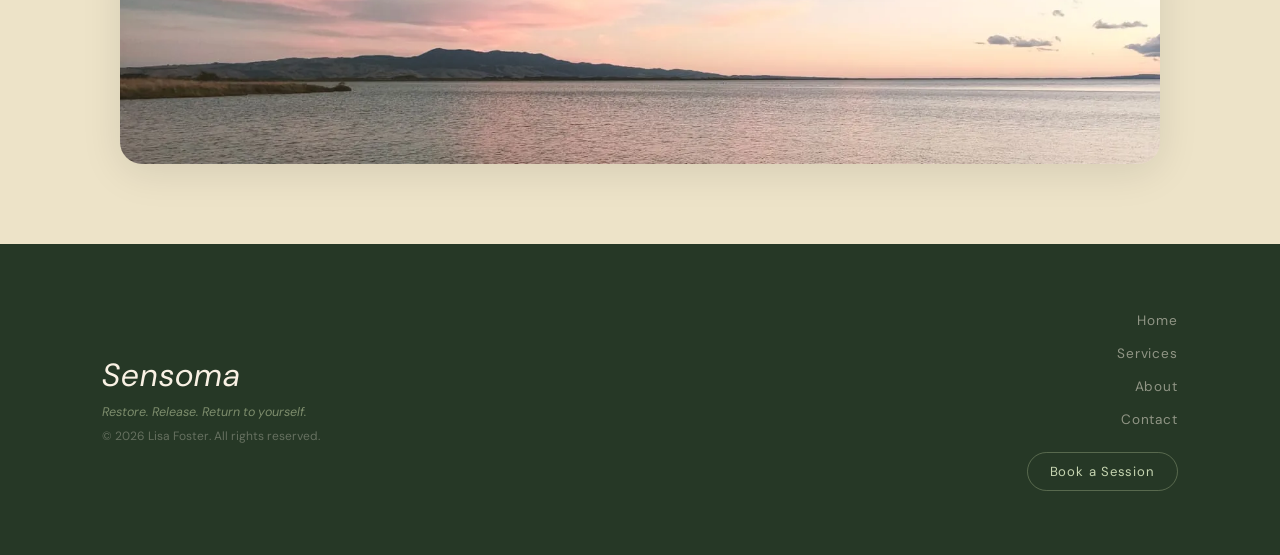
==== commit bc066ceb: "audited sensoma" ====
--- a/index.html
+++ b/index.html
@@ -3,8 +3,8 @@
 <head>
   <meta charset="UTF-8" />
   <meta name="viewport" content="width=device-width, initial-scale=1.0" />
-  <title>Sensoma – Massage &amp; Healing Services | Lisa Foster, New Zealand</title>
-  <meta name="description" content="Sensoma offers therapeutic massage, integrated healing, and intuitive energy work with Lisa Foster in New Zealand. 23 years of experience. Book a 60–90 min session or free 10-minute consultation." />
+  <title>Sensoma - Massage &amp; Healing Services | Lisa Foster, New Zealand</title>
+  <meta name="description" content="Sensoma offers therapeutic massage, integrated healing, and intuitive energy work with Lisa Foster in New Zealand. 23 years of experience. Book a 60-90 min session or free 10-minute consultation." />
 
   <!-- Fonts -->
   <link rel="preconnect" href="https://fonts.googleapis.com" />
@@ -22,16 +22,16 @@
   <link rel="preload" as="image" href="assets/images/mountains.webp" />
 
   <!-- Open Graph -->
-  <meta property="og:title" content="Sensoma – Massage &amp; Healing Services | Lisa Foster, New Zealand" />
+  <meta property="og:title" content="Sensoma - Massage &amp; Healing Services | Lisa Foster, New Zealand" />
   <meta property="og:description" content="Therapeutic massage, integrated healing, and intuitive energy work with Lisa Foster. Restore your natural rhythm and reconnect with your true self." />
   <meta property="og:type" content="website" />
   <meta property="og:url" content="https://sensoma.co.nz/" />
   <meta property="og:image" content="https://sensoma.co.nz/assets/images/mountains.webp" />
-  <meta property="og:image:alt" content="Misty mountain landscape — Sensoma healing and massage, New Zealand" />
+  <meta property="og:image:alt" content="Misty mountain landscape - Sensoma healing and massage, New Zealand" />
 
   <!-- Twitter Card -->
   <meta name="twitter:card" content="summary_large_image" />
-  <meta name="twitter:title" content="Sensoma – Massage &amp; Healing Services | Lisa Foster, New Zealand" />
+  <meta name="twitter:title" content="Sensoma - Massage &amp; Healing Services | Lisa Foster, New Zealand" />
   <meta name="twitter:description" content="Therapeutic massage, integrated healing, and intuitive energy work with Lisa Foster in New Zealand." />
   <meta name="twitter:image" content="https://sensoma.co.nz/assets/images/mountains.webp" />
 
@@ -115,7 +115,7 @@
   <!-- NAVBAR -->
   <nav class="navbar" id="navbar">
     <div class="nav-left" id="nav-logo" role="button" tabindex="0" aria-label="Sensoma home">
-		<img src="assets/images/swirl.webp" alt="Sensoma Logo" loading="lazy" decoding="async">
+		<img src="assets/images/swirl.webp" alt="Sensoma Logo" loading="eager" fetchpriority="high" decoding="async">
 	</div>
 
     <button class="hamburger" id="hamburger" aria-label="Toggle menu" aria-expanded="false" aria-controls="nav-center">
@@ -136,7 +136,7 @@
     </div>
   </nav>
 
-  <!-- PAGE WRAPPER — stays still; booking panel slides over the top -->
+  <!-- PAGE WRAPPER - stays still; booking panel slides over the top -->
   <div id="page-wrapper">
 
     <!-- HERO -->
@@ -180,12 +180,12 @@
 
       <div class="services-heading-block reveal-up">
         <h2 class="services-main-heading">Massage &amp; Healing</h2>
-        <p class="services-sub">All sessions 60–90 min &nbsp;·&nbsp; $160</p>
+        <p class="services-sub">All sessions 60-90 min &nbsp;·&nbsp; $160</p>
       </div>
 
       <div class="services-grid">
 
-        <article class="svc-card svc-1 reveal-up" style="--delay:0ms">
+        <article class="svc-card svc-1 reveal-up book-trigger" role="button" tabindex="0" style="--delay:0ms">
           <div class="svc-img-wrap">
             <img src="assets/images/chinese-medicine.webp" alt="Therapeutic massage" class="svc-img" loading="lazy" decoding="async" />
             <div class="svc-img-overlay"></div>
@@ -201,7 +201,7 @@
           </div>
         </article>
 
-        <article class="svc-card svc-2 svc-featured reveal-up" style="--delay:120ms">
+        <article class="svc-card svc-2 svc-featured reveal-up book-trigger" role="button" tabindex="0" style="--delay:120ms">
           <div class="svc-img-wrap">
             <img src="assets/images/spiral.webp" alt="Integrated healing" class="svc-img" loading="lazy" decoding="async" />
             <div class="svc-img-overlay"></div>
@@ -218,7 +218,7 @@
           <div class="svc-featured-badge">Most Popular</div>
         </article>
 
-        <article class="svc-card svc-3 reveal-up" style="--delay:240ms">
+        <article class="svc-card svc-3 reveal-up book-trigger" role="button" tabindex="0" style="--delay:240ms">
           <div class="svc-img-wrap">
             <img src="assets/images/ripple.webp" alt="Intuitive healing" class="svc-img" loading="lazy" decoding="async" />
             <div class="svc-img-overlay"></div>
@@ -237,7 +237,7 @@
       </div>
 
       <div class="services-footer reveal-up">
-        <p class="pricing-note">All treatments are priced at <strong>$160</strong> for a 60–90 minute session</p>
+        <p class="pricing-note">All treatments are priced at <strong>$160</strong> for a 60-90 minute session</p>
         <button class="book-now-btn book-trigger">Book Now</button>
       </div>
 
@@ -256,7 +256,7 @@
         <img src="assets/images/massage.webp" alt="Therapeutic massage in practice" class="about-header-img" loading="lazy" decoding="async" />
       </div>
 
-      <!-- Sensoma logo mark — its own centred moment in the about section -->
+      <!-- Sensoma logo mark - its own centred moment in the about section -->
 		<div class="about-logo-block reveal-up">
 			<img src="assets/images/swirl.webp" alt="Sensoma Icon" class="about-logo-img" loading="lazy" decoding="async">
 			<span class="about-logo-caption">Sensoma</span>
@@ -268,7 +268,7 @@
           <div class="about-block-text">
             <h3>Initial Consultation</h3>
             <p class="about-block-italic">As part of the first treatment</p>
-            <p>A brief health history will be completed — approximately 5–10 minutes, or completed online prior to your session. This will include current symptoms and hopes or expectations.</p>
+            <p>A brief health history will be completed - approximately 5-10 minutes, or completed online prior to your session. This will include current symptoms and hopes or expectations.</p>
           </div>
           <div class="about-block-img">
             <img src="assets/images/rock.webp" alt="Balanced rocks by the ocean" loading="lazy" decoding="async" />
@@ -281,7 +281,7 @@
           </div>
           <div class="about-block-text">
             <h3>What Does a Treatment Involve?</h3>
-            <p>Each session is designed specifically for you — guided from consultation and with full agreement. This may involve focused treatment for injury or pain, or a combination of neuro-muscular, trigger point therapy, or intuitive healing. Treatments build strength and resilience when completed as a series.</p>
+            <p>Each session is designed specifically for you - guided from consultation and with full agreement. This may involve focused treatment for injury or pain, or a combination of neuro-muscular, trigger point therapy, or intuitive healing. Treatments build strength and resilience when completed as a series.</p>
           </div>
         </div>
 
@@ -292,7 +292,7 @@
           <h2>Healing</h2>
           <p>When one aspect of our being is stressed, it ripples through the entire system. Trauma, tension, and imbalance in the physical body often disrupt the subtle energetic layers.</p>
           <p>Through gentle intuitive energetic work, I support your restoration of flow, guide self-awareness and coherence, activating the body's natural capacity for profound healing.</p>
-          <p class="healing-invite">Curious but not sure? I warmly invite you to a free 10-minute conversation — no pressure, just an open space.</p>
+          <p class="healing-invite">Curious but not sure? I warmly invite you to a free 10-minute conversation - no pressure, just an open space.</p>
         </div>
         <div class="healing-banner-img">
           <img src="assets/images/meditation-outline.webp" alt="Meditative energy figure" loading="lazy" decoding="async" />
@@ -328,7 +328,7 @@
             </div>
             <div class="lisa-bio">
               <p>My journey into being an energetic healer began with my maternal grandmother, a gifted energy reader, medium and intuitive. Her wisdom taught me to respect, sense, feel, and work with energy in a way that brings real insight and change.</p>
-              <p>With a scientific background I struggled to align the physical and energetic body — but over time I accepted the reality that both are essential parts of our self/being. With focus I developed a strong intuitive practice: identifying patterns, blockages, and imbalances within the energetic field.</p>
+              <p>With a scientific background I struggled to align the physical and energetic body - but over time I accepted the reality that both are essential parts of our self/being. With focus I developed a strong intuitive practice: identifying patterns, blockages, and imbalances within the energetic field.</p>
             </div>
           </div>
 
@@ -377,8 +377,8 @@
           <div class="hours-display">
             <h3>Available Hours</h3>
             <div class="hours-content">
-              <div><span class="hours-day">Friday</span><span class="hours-time">8:00am – 4:00pm</span></div>
-              <div><span class="hours-day">Saturday</span><span class="hours-time">8:00am – 4:00pm</span></div>
+              <div><span class="hours-day">Friday</span><span class="hours-time">8:00am - 4:00pm</span></div>
+              <div><span class="hours-day">Saturday</span><span class="hours-time">8:00am - 4:00pm</span></div>
               <div><span class="hours-day">Sunday</span><span class="hours-time">By appointment</span></div>
             </div>
           </div>
@@ -389,13 +389,16 @@
           <p class="form-subtitle">Have questions? We'd love to hear from you</p>
           <form id="contact-form-simple" novalidate>
             <div class="simple-form-row">
-              <input type="text"  name="name"    placeholder="Your Name"  required />
+              <label class="sr-only" for="contact-name">Your Name</label>
+              <input type="text"  id="contact-name"  name="name"    placeholder="Your Name"  required />
             </div>
             <div class="simple-form-row">
-              <input type="email" name="email"   placeholder="Your Email" required />
+              <label class="sr-only" for="contact-email">Your Email</label>
+              <input type="email" id="contact-email" name="email"   placeholder="Your Email" required />
             </div>
             <div class="simple-form-row select-wrap">
-              <select name="service" class="service-select">
+              <label class="sr-only" for="contact-service">Service</label>
+              <select id="contact-service" name="service" class="service-select">
                 <option value="">Select a service (optional)</option>
                 <option value="therapeutic">Therapeutic Massage</option>
                 <option value="integrated">Integrated Healing Session</option>
@@ -404,8 +407,10 @@
               </select>
             </div>
             <div class="simple-form-row">
-              <textarea name="message" placeholder="Your message…" rows="4" required></textarea>
-            </div>
+              <label class="sr-only" for="contact-message">Your Message</label>
+              <textarea id="contact-message" name="message" placeholder="Your message…" rows="4" required></textarea>
+            </div>
+            <input type="text" name="_gotcha" tabindex="-1" autocomplete="off" aria-hidden="true" style="display:none" />
             <button type="submit" class="simple-submit-btn">Send Message</button>
           </form>
         </div>
@@ -484,9 +489,9 @@
           <label for="booking-service">Service *</label>
           <select id="booking-service" name="service" required>
             <option value="">Select a service…</option>
-            <option value="therapeutic">Therapeutic Massage – $160 (60–90 min)</option>
-            <option value="integrated">Integrated Healing Massage – $160 (60–90 min)</option>
-            <option value="intuitive">Focused Intuitive Healing – $160 (60–90 min)</option>
+            <option value="therapeutic">Therapeutic Massage - $160 (60-90 min)</option>
+            <option value="integrated">Integrated Healing Massage - $160 (60-90 min)</option>
+            <option value="intuitive">Focused Intuitive Healing - $160 (60-90 min)</option>
             <option value="consultation">Free 10-min Consultation</option>
           </select>
         </div>
@@ -520,11 +525,12 @@
             This is my first visit
           </label>
         </div>
+        <input type="text" name="_gotcha" tabindex="-1" autocomplete="off" aria-hidden="true" style="display:none" />
         <button type="submit" class="booking-submit-btn">Request Appointment</button>
         <p class="booking-note">* We'll confirm your appointment within 24 hours via email or phone.</p>
       </form>
 
-      <div id="booking-success" class="booking-success" style="display:none;">
+      <div id="booking-success" class="booking-success is-hidden">
         <div class="success-icon">✓</div>
         <h3>Booking Request Received!</h3>
         <p>Thank you. We'll contact you within 24 hours to confirm your appointment.</p>
--- a/assets/css/styles.css
+++ b/assets/css/styles.css
@@ -148,14 +148,6 @@
 	height:auto;
 }
 
-.lotus-icon {
-  width: 64px;
-  height: auto;
-  transition: transform 0.25s ease, opacity 0.8;
-  opacity: 0.88;
-}
-
-.nav-left:hover .lotus-icon { transform: scale(1.06); opacity: 1; }
 
 /* Right Book button */
 .nav-right { position: absolute; right: 36px; }
@@ -533,7 +525,7 @@
   transition: transform 0.4s var(--ease-out), box-shadow 0.4s var(--ease-out);
 }
 
-.svc-card:hover {
+.svc-card:is(:hover, :focus-within) {
   transform: translateY(-8px);
   box-shadow: 0 20px 60px rgba(0,0,0,0.18);
 }
@@ -555,7 +547,7 @@
   transition: transform 0.7s var(--ease-out);
 }
 
-.svc-card:hover .svc-img { transform: scale(1.05); }
+.svc-card:is(:hover, :focus-within) .svc-img { transform: scale(1.05); }
 
 /* Gradient overlay — darker at bottom for text legibility */
 .svc-img-overlay {
@@ -570,7 +562,7 @@
   transition: background 0.4s ease;
 }
 
-.svc-card:hover .svc-img-overlay {
+.svc-card:is(:hover, :focus-within) .svc-img-overlay {
   background: linear-gradient(
     to top,
     rgba(30,46,30,0.98) 0%,
@@ -618,7 +610,7 @@
   margin-top: 12px;
 }
 
-.svc-card:hover .svc-reveal {
+.svc-card:is(:hover, :focus-within) .svc-reveal {
   max-height: 200px;
   opacity: 1;
 }
@@ -783,7 +775,6 @@
   align-items: start;
 }
 
-.about-block--reverse { }
 
 .about-block-text {
   display: flex;
@@ -862,9 +853,9 @@
   margin-bottom: 16px;
 }
 
-.healing-invite {
-  font-style: italic;
-  color: var(--green) !important;
+.healing-banner-text .healing-invite {
+  font-style: italic;
+  color: var(--green);
 }
 
 .healing-banner-img img {
@@ -1333,15 +1324,15 @@
   padding: 10px 22px;
   border: 1.5px solid rgba(163,177,138,0.4);
   border-radius: var(--radius-pill);
-  color: var(--green-light) !important;
+  color: var(--green-light);
   font-size: 0.82rem;
-  transition: all 0.25s ease !important;
+  transition: all 0.25s ease;
 }
 
 .footer-book-link:hover {
   background: rgba(163,177,138,0.15);
   border-color: var(--green-mid);
-  color: var(--white) !important;
+  color: var(--white);
   transform: translateY(-1px);
 }
 
@@ -1638,11 +1629,53 @@
 }
 
 /* ---------------------------------------------------------------
-   14. FOCUS RING (accessibility)
+   14. ACCESSIBILITY UTILITIES
 --------------------------------------------------------------- */
+.sr-only {
+  position: absolute;
+  width: 1px;
+  height: 1px;
+  padding: 0;
+  margin: -1px;
+  overflow: hidden;
+  clip: rect(0, 0, 0, 0);
+  white-space: nowrap;
+  border: 0;
+}
+
+.is-hidden { display: none; }
+
+.btn-success { background: #4CAF50 !important; }
+.btn-error   { background: #c0392b !important; }
+
+/* Client-side form validation feedback */
+.field-error-msg {
+  display: block;
+  font-size: 0.74rem;
+  color: #c0392b;
+  margin-top: 4px;
+  font-style: italic;
+}
+
+/* Booking panel — full-border inputs */
+.form-group .field-error {
+  border-color: #c0392b;
+}
+
+/* Contact form — bottom-border-only inputs */
+.simple-form-row .field-error {
+  border-bottom-color: #c0392b;
+}
+
 :focus-visible {
   outline: 2px solid var(--green-mid);
   outline-offset: 3px;
+}
+
+/* Service cards have dark image backgrounds — inset white ring is more legible */
+.svc-card:focus-visible {
+  outline: 3px solid rgba(255, 255, 255, 0.85);
+  outline-offset: -4px;
 }
 
 /* ---------------------------------------------------------------
